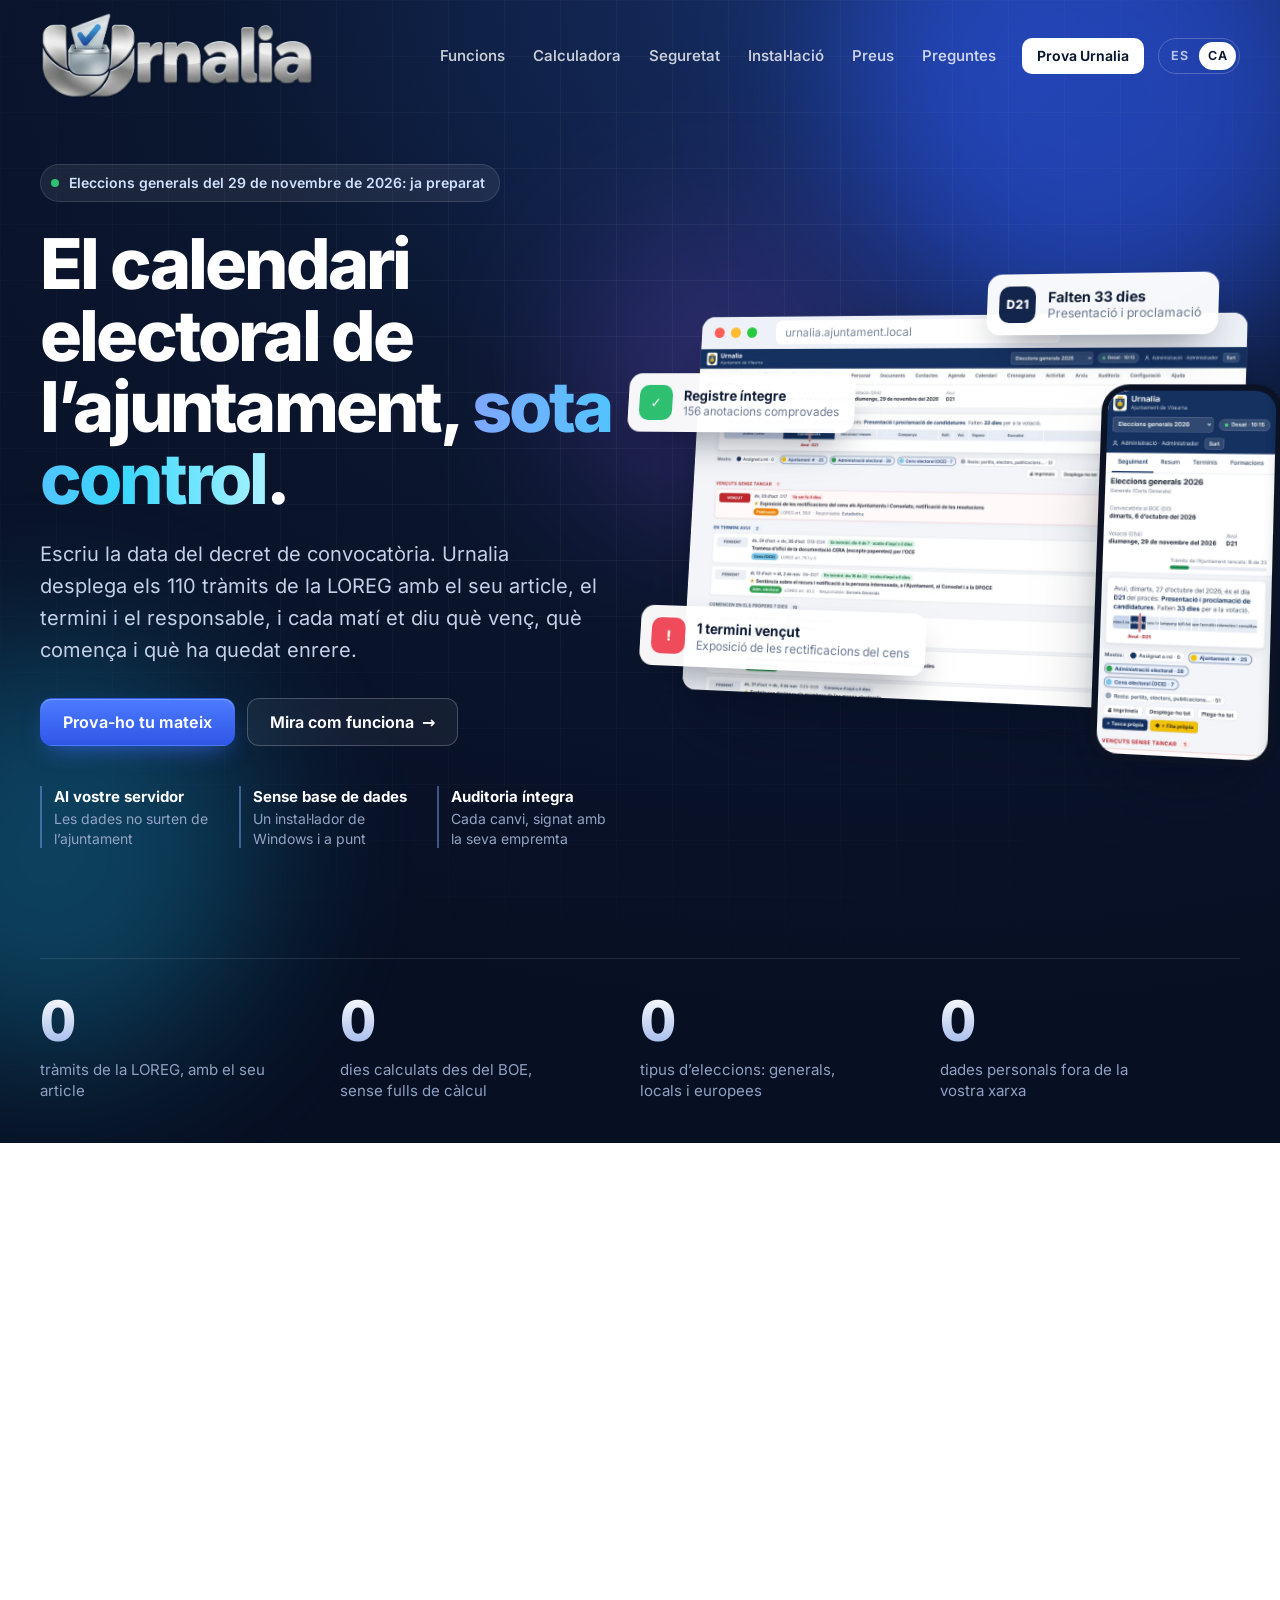
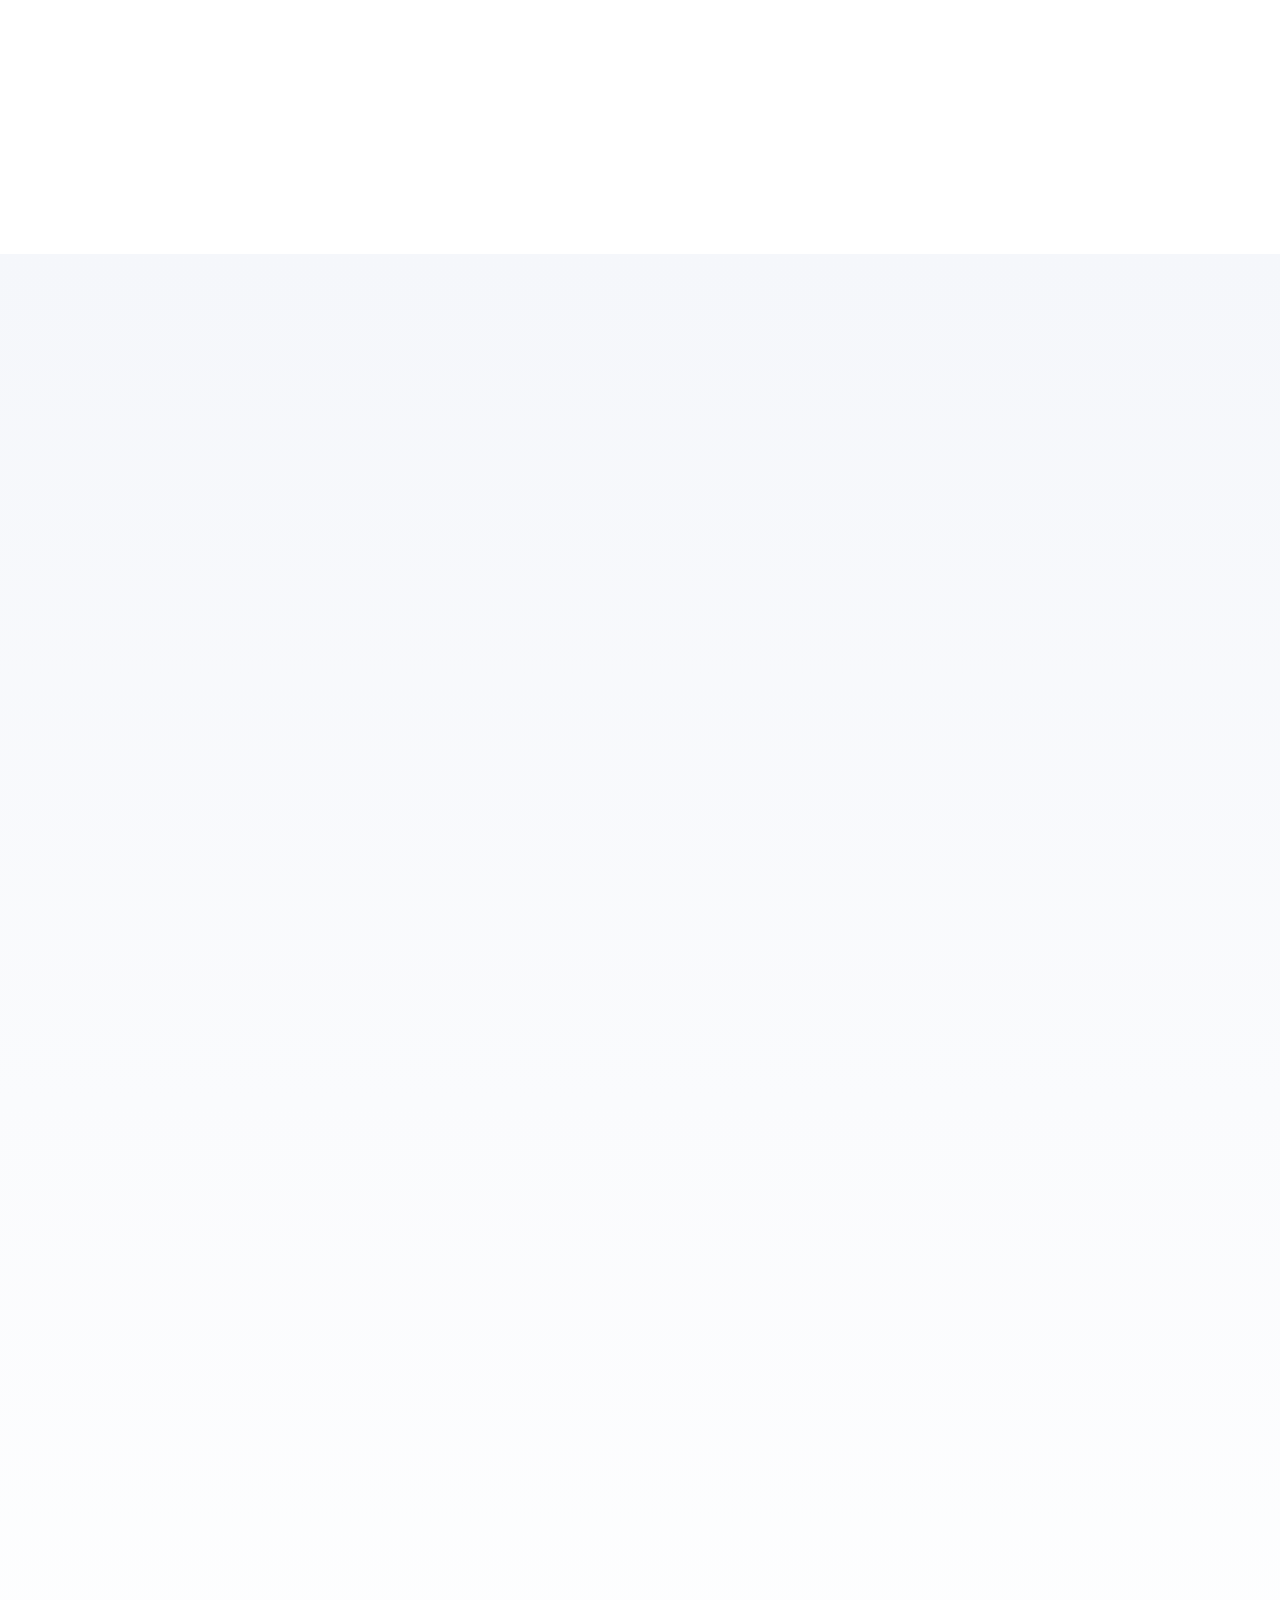
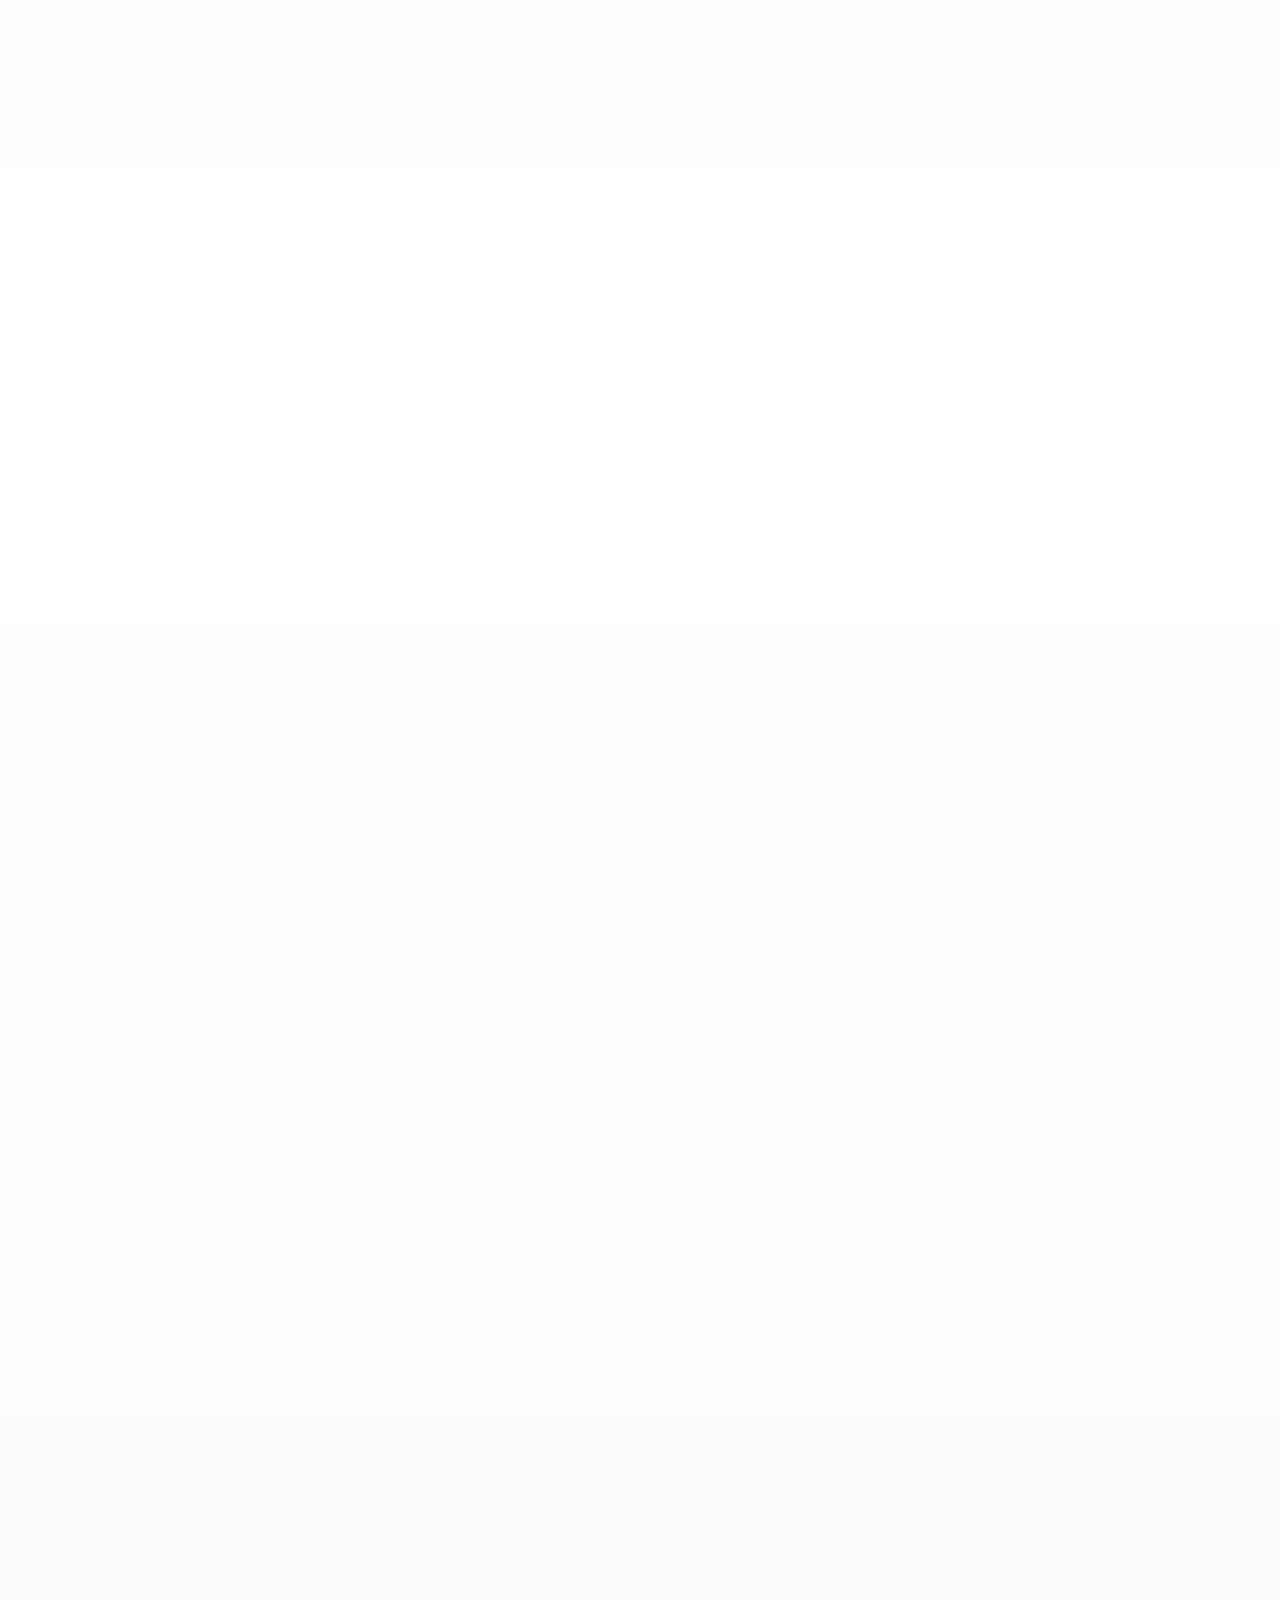
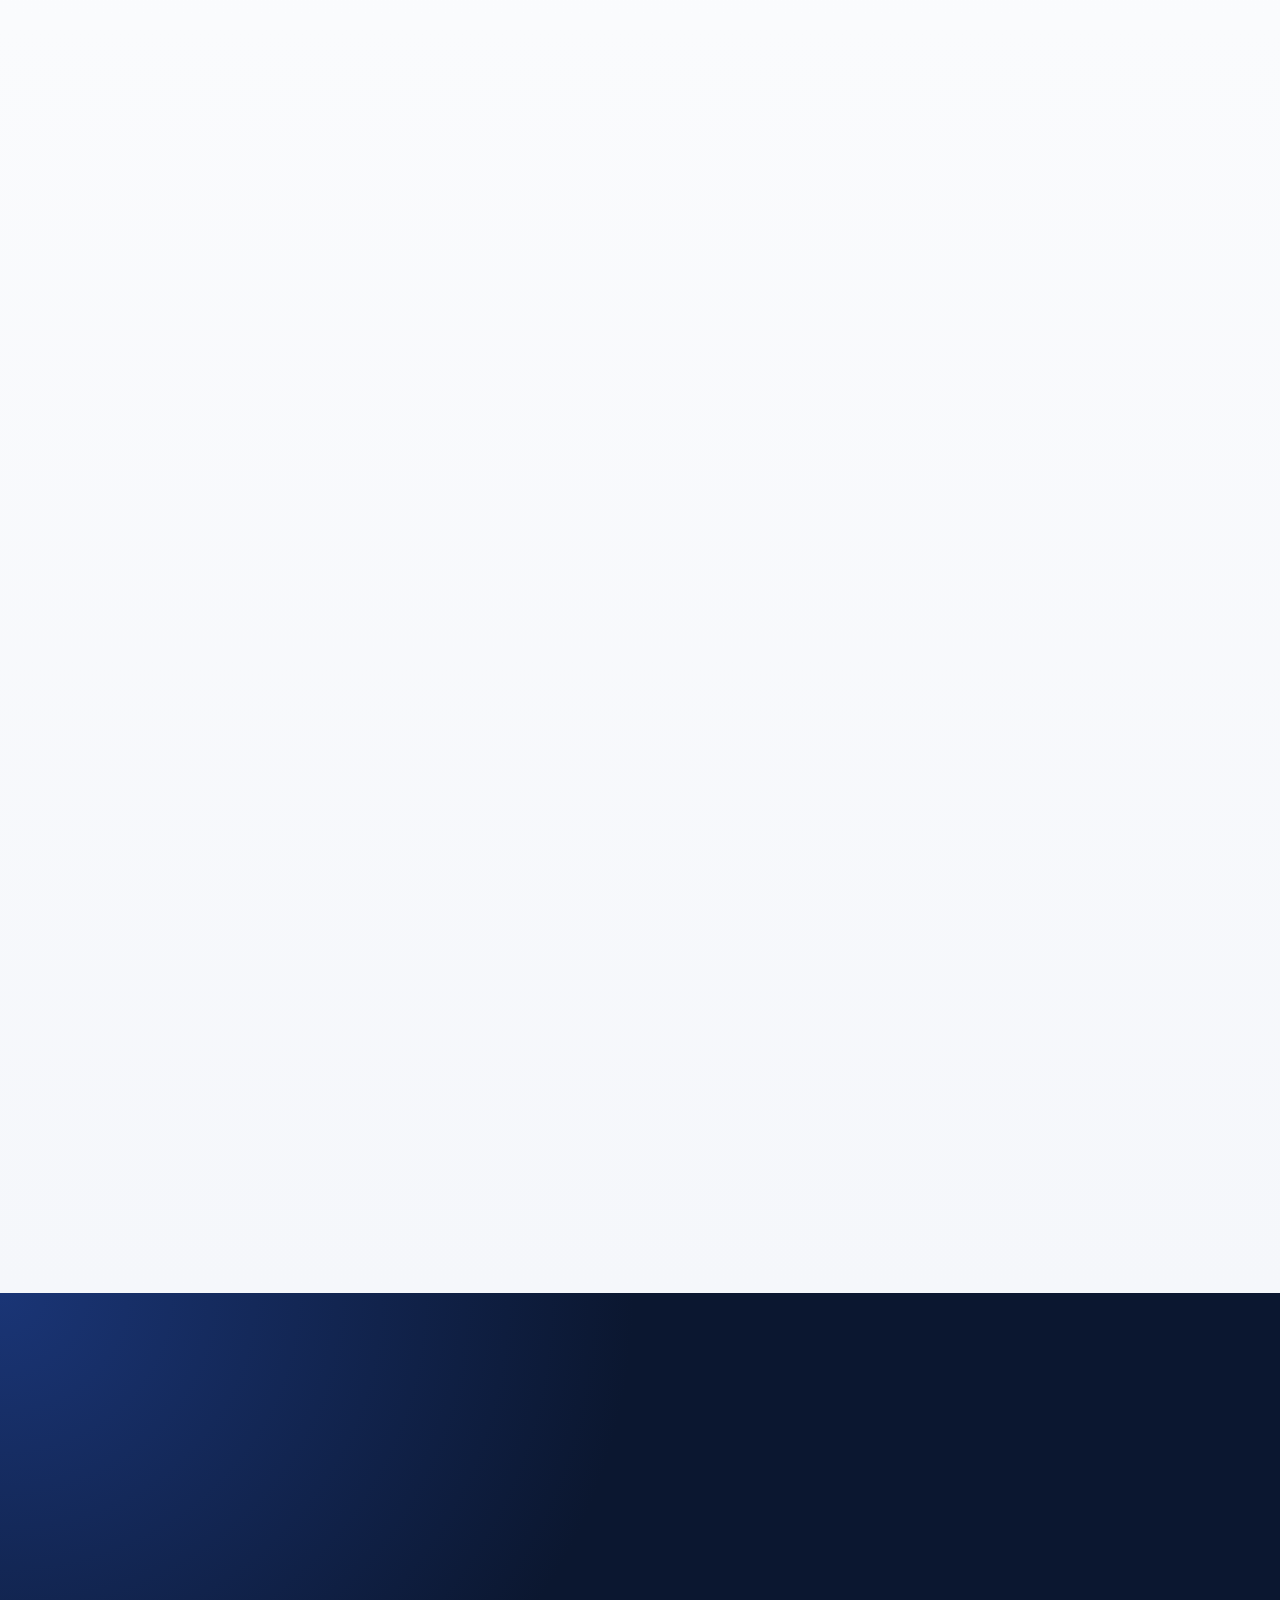
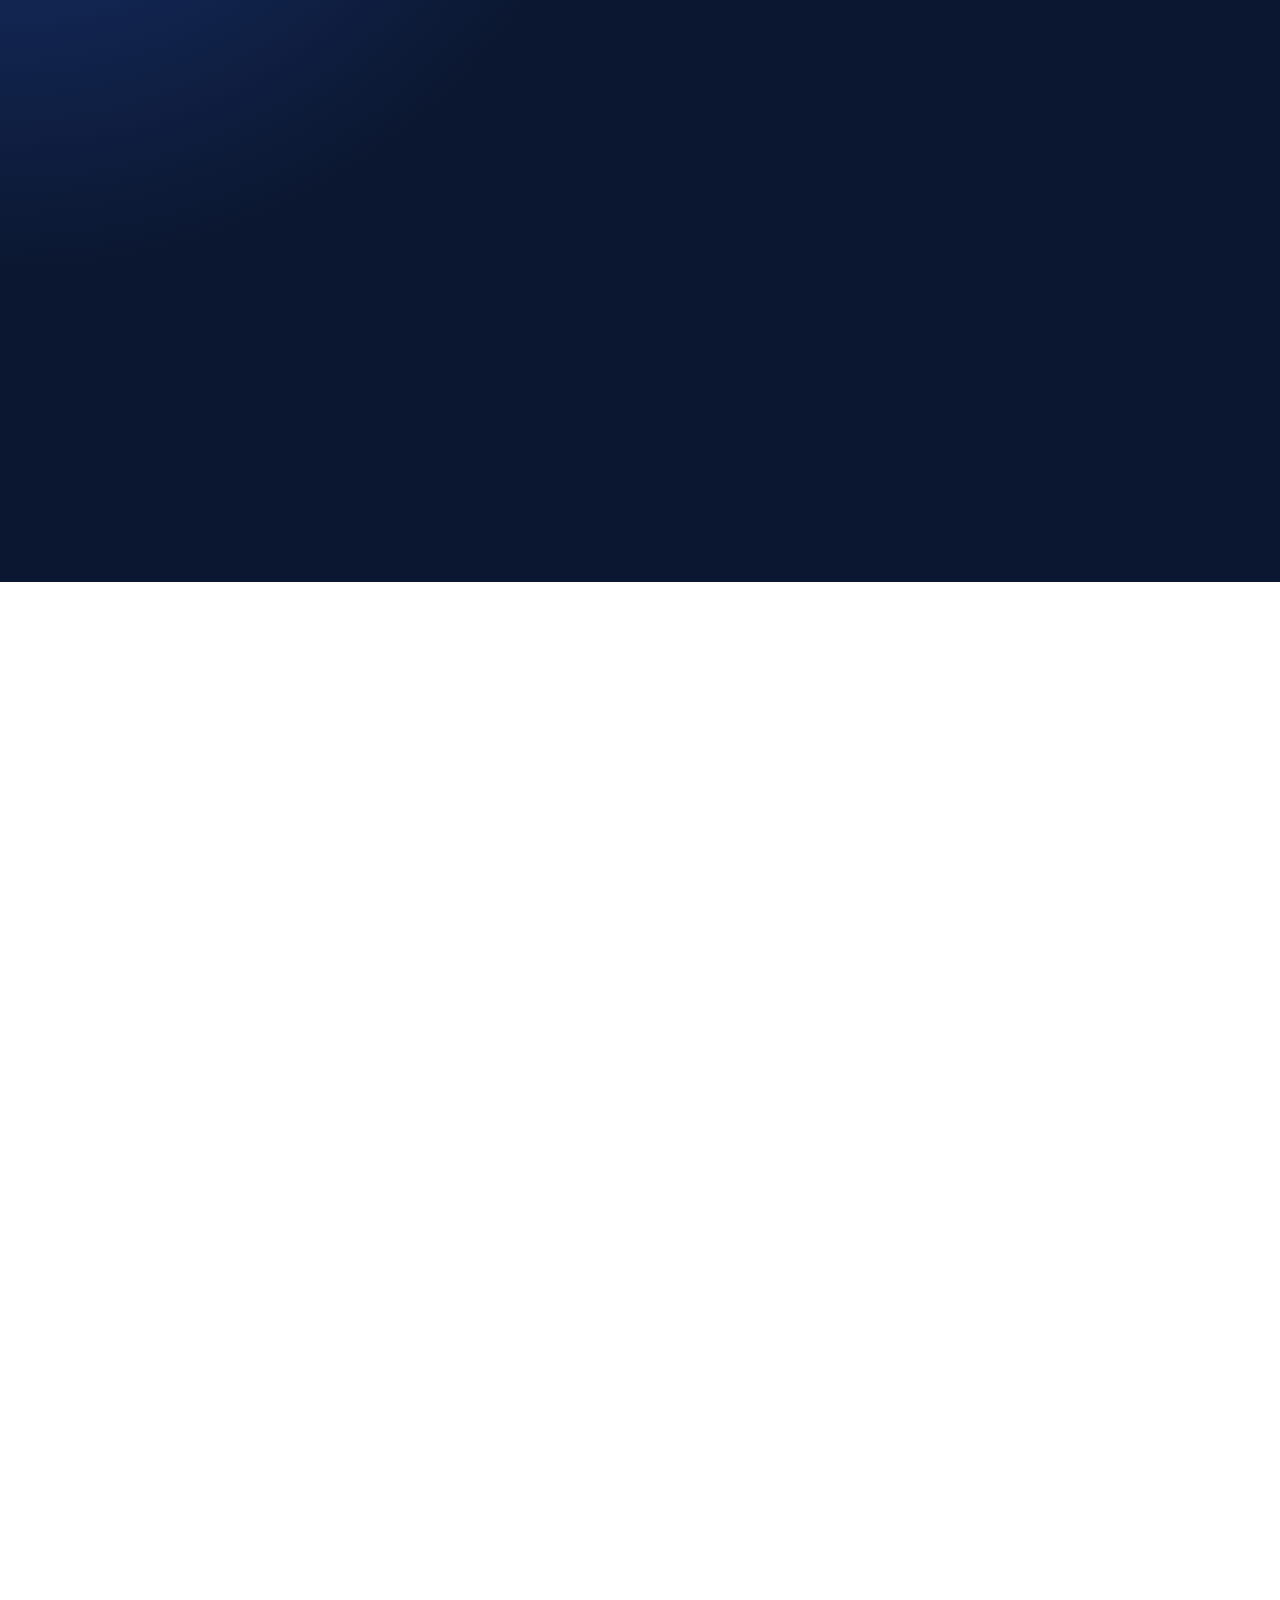
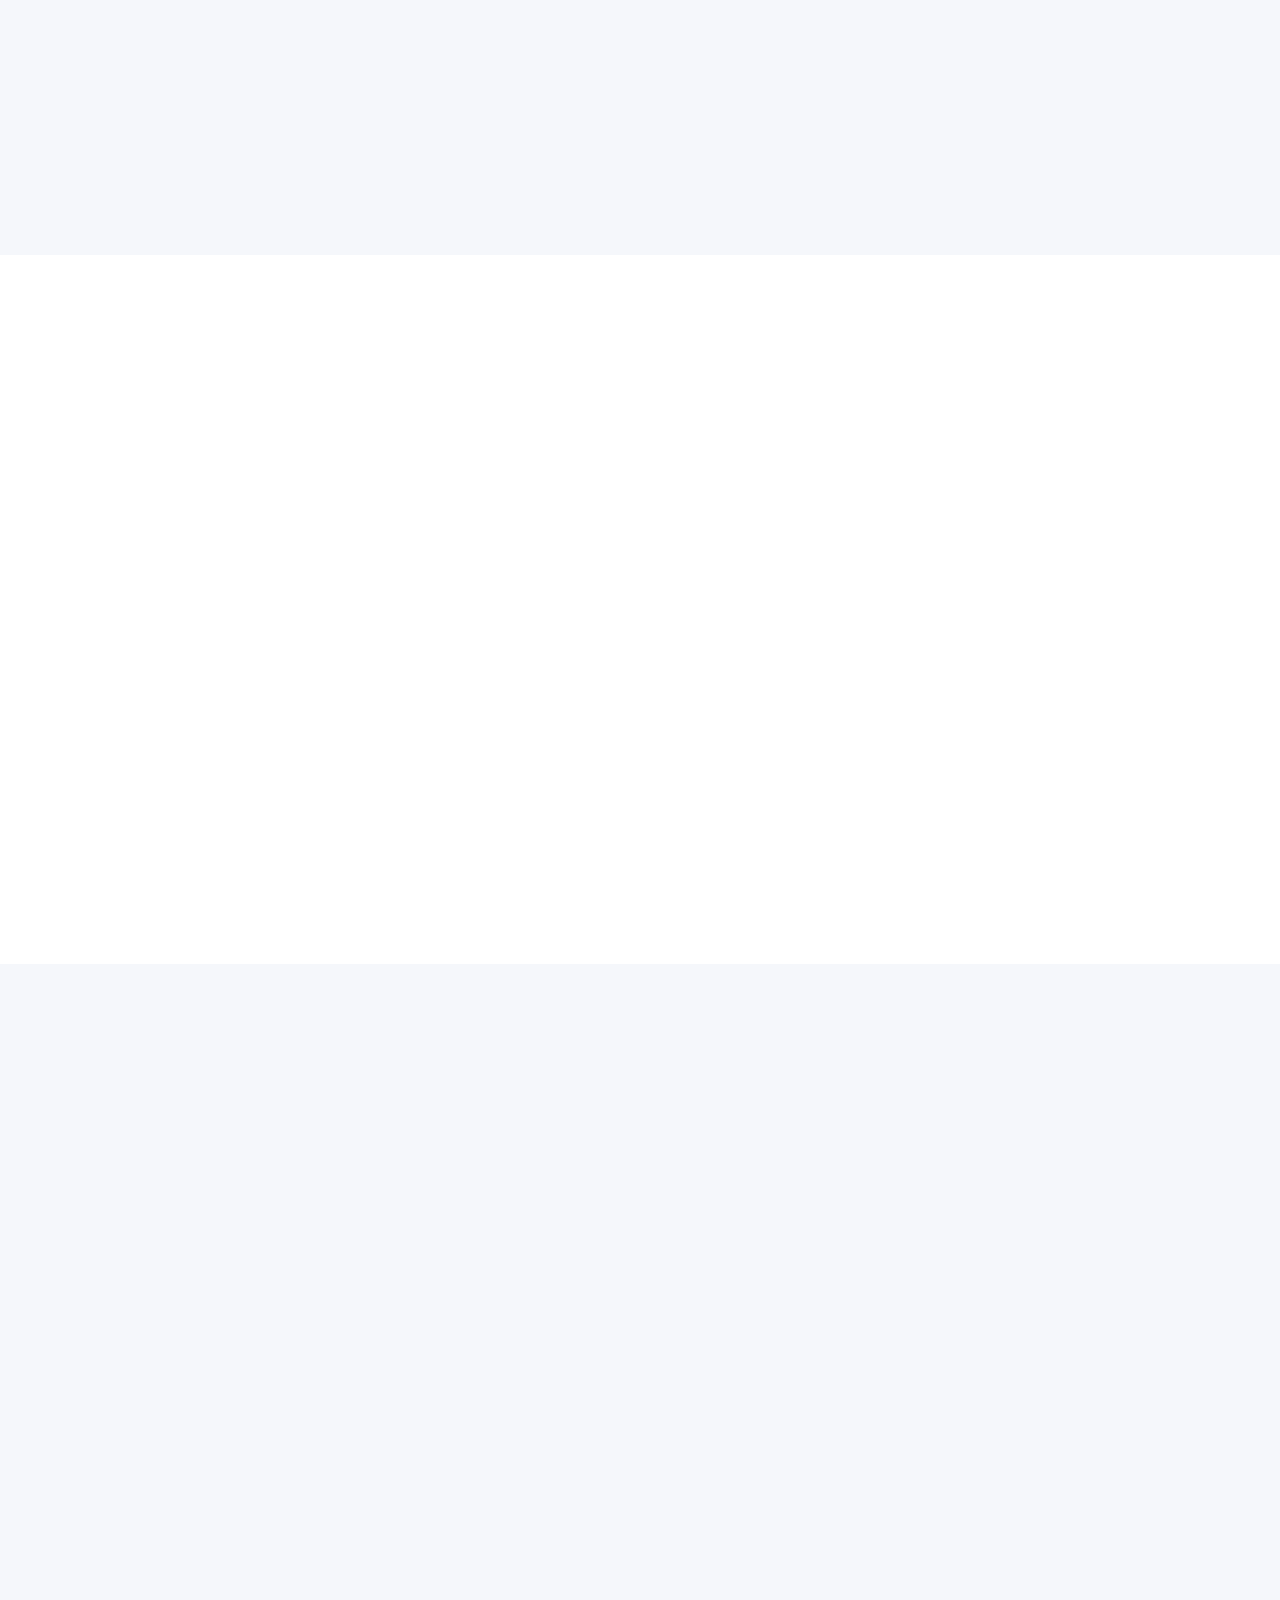
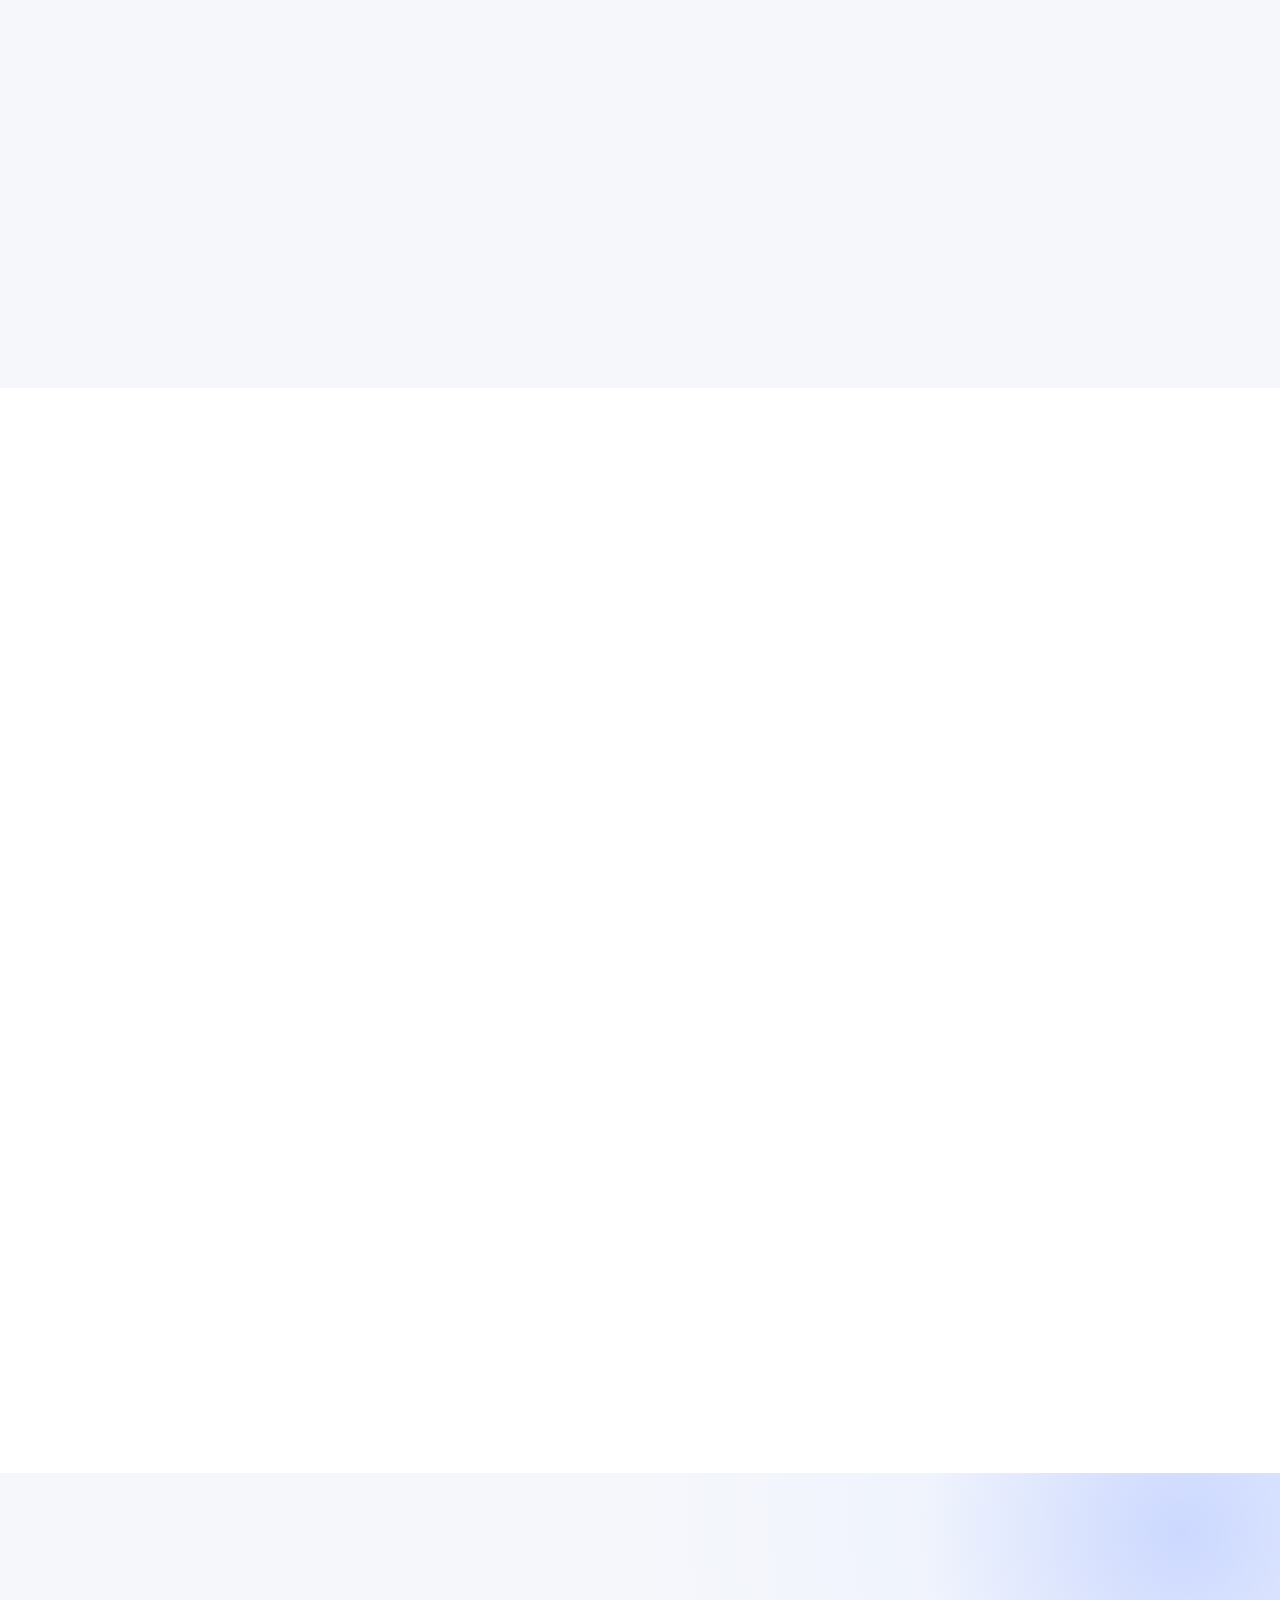
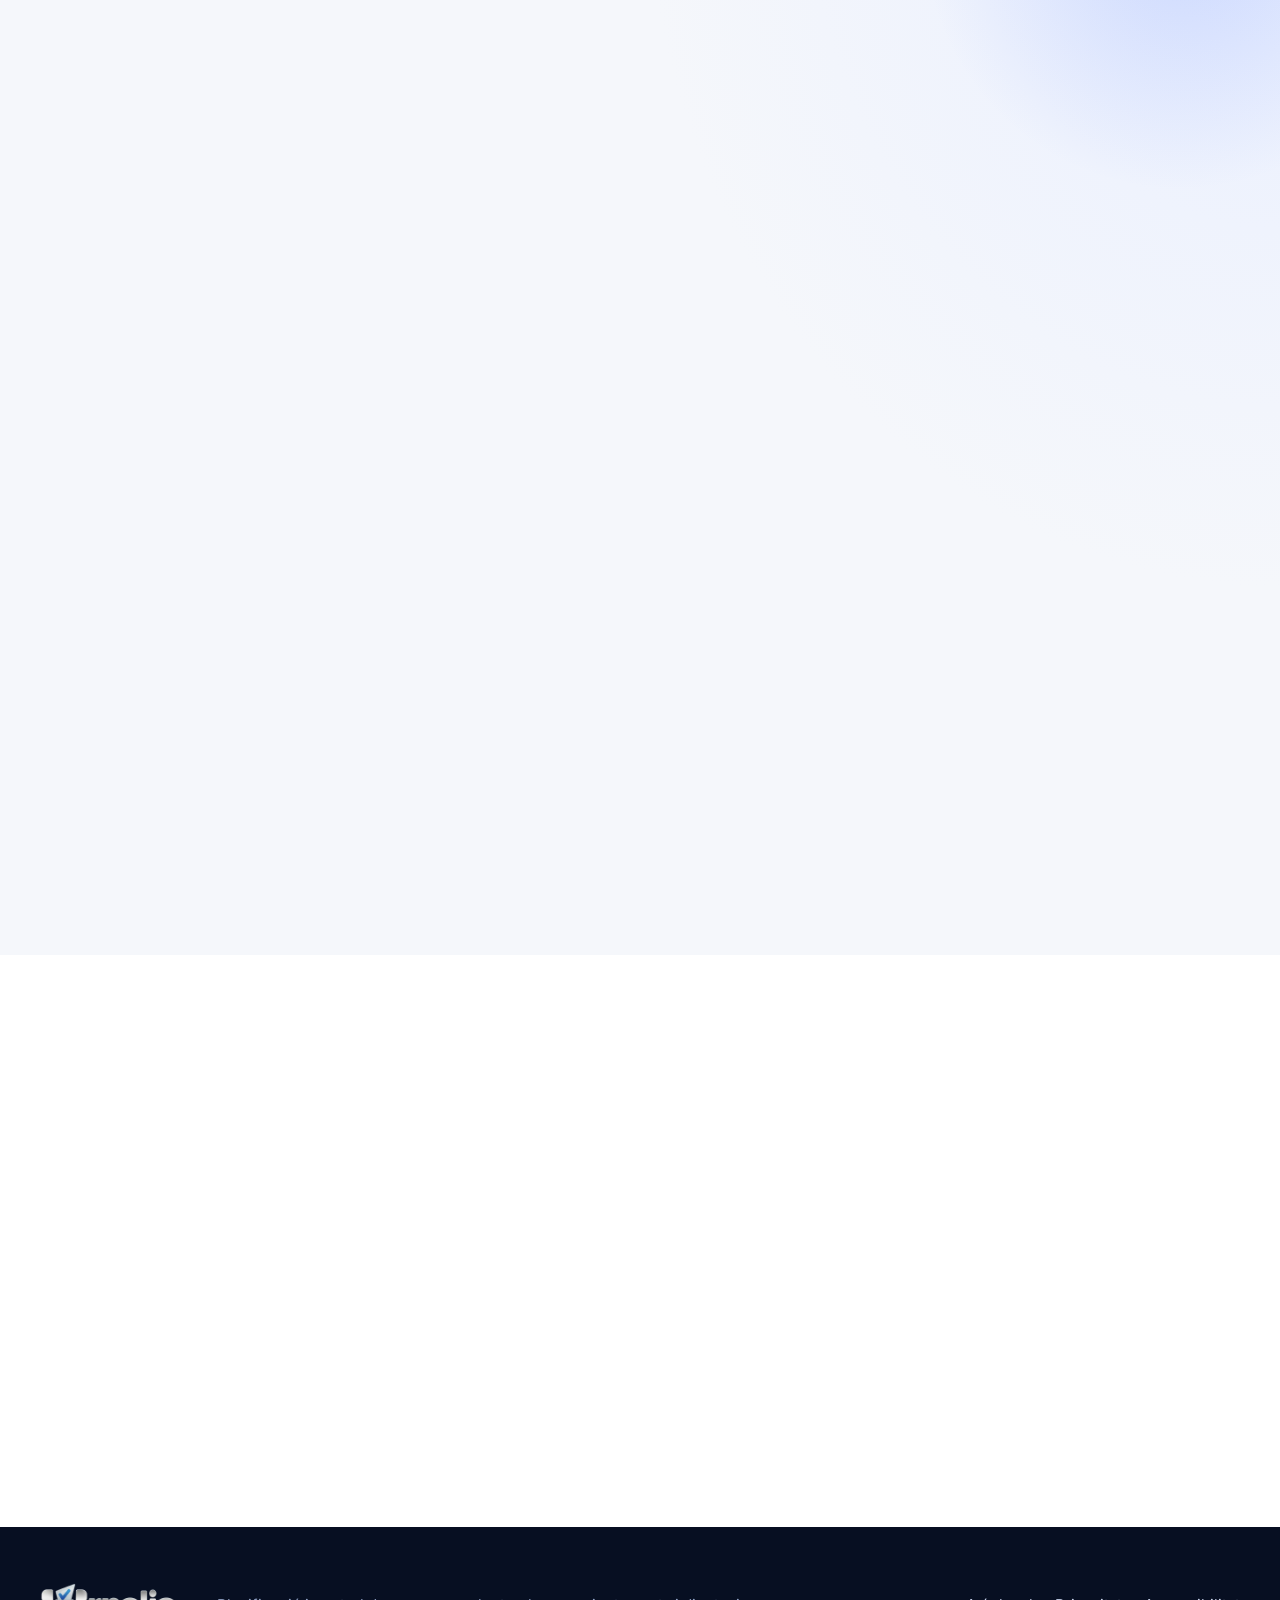
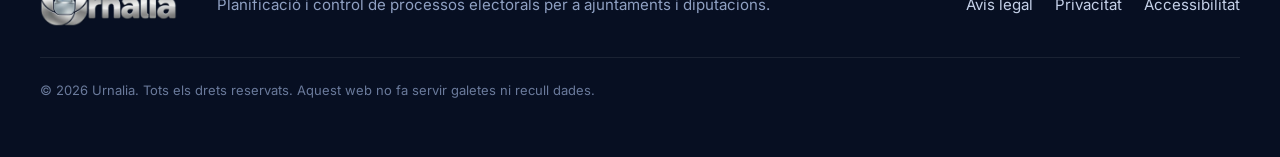
==== ca/index.html @ c17786c1 "Prueba online: se entra directamente como administración, con «Ver como» para secretaría Co-Authored" ====
<!doctype html>
<html lang="ca">
<head>
<meta charset="utf-8">
<meta name="viewport" content="width=device-width, initial-scale=1">
<meta http-equiv="Content-Security-Policy" content="default-src 'none'; script-src 'self'; style-src 'self'; img-src 'self' data:; font-src 'self'; connect-src 'none'; manifest-src 'self'; base-uri 'none'; form-action 'none'; object-src 'none'; upgrade-insecure-requests">
<meta name="referrer" content="strict-origin-when-cross-origin">
<title>Urnalia · Planificació i control de processos electorals per a ajuntaments</title>
<meta name="description" content="Urnalia calcula els terminis de la LOREG des de la convocatòria, avisa del que toca cada dia i ordena formacions, locals, meses, documents i personal. S’instal·la als servidors de l’ajuntament.">
<link rel="canonical" href="https://urnalia.es/ca/">
<link rel="alternate" hreflang="es" href="https://urnalia.es/">
<link rel="alternate" hreflang="ca" href="https://urnalia.es/ca/">
<link rel="alternate" hreflang="x-default" href="https://urnalia.es/">
<meta property="og:type" content="website">
<meta property="og:locale" content="ca_ES">
<meta property="og:site_name" content="Urnalia">
<meta property="og:title" content="Urnalia · El calendari electoral de l’ajuntament, sota control">
<meta property="og:description" content="Terminis de la LOREG calculats al dia, avisos, meses, formacions, auditoria i permisos per caselles. Instal·lat als vostres servidors.">
<meta property="og:url" content="https://urnalia.es/ca/">
<meta property="og:image" content="https://urnalia.es/img/og.png">
<meta name="twitter:card" content="summary_large_image">
<meta name="theme-color" content="#0b1730">
<link rel="icon" href="/img/logo.svg" type="image/svg+xml">
<link rel="apple-touch-icon" href="/img/icono-180.png">
<link rel="preload" href="/fonts/inter-latin-wght-normal.woff2" as="font" type="font/woff2" crossorigin>
<link rel="stylesheet" href="/css/site.css">
<script src="/js/site.js" defer></script>
</head>
<body>
<a class="skip" href="#contenido">Salta al contingut</a>

<header class="nav" id="nav">
  <div class="wrap nav-in">
    <a class="brand" href="#inicio" aria-label="Urnalia, inici"><img class="brand-logo" src="/img/urnalia-logo.webp" alt="" width="274" height="88"></a>
    <button class="nav-toggle" id="navToggle" aria-expanded="false" aria-controls="navMenu"><span class="sr">Menú</span><i></i><i></i><i></i></button>
    <nav id="navMenu" aria-label="Principal">
      <a href="#funciones">Funcions</a>
      <a href="#calculadora">Calculadora</a>
      <a href="#seguridad">Seguretat</a>
      <a href="#instalacion">Instal·lació</a>
      <a href="#precios">Preus</a>
      <a href="#preguntas">Preguntes</a>
      <a class="btn btn-sm btn-light" href="#prueba">Prova Urnalia</a>
      <span class="lang-sw" role="group" aria-label="Idioma"><a href="/" lang="es" hreflang="es" title="Castellano">ES</a><a href="/ca/" lang="ca" hreflang="ca" aria-current="page" title="Català">CA</a></span>
    </nav>
  </div>
</header>

<main id="contenido">

<!-- PORTADA -->
<section class="hero" id="inicio">
  <div class="hero-bg" aria-hidden="true"><span class="orb o1"></span><span class="orb o2"></span><span class="orb o3"></span><span class="grid"></span></div>
  <div class="wrap hero-in">
    <div class="hero-copy">
      <p class="eyebrow"><span class="dot"></span>Eleccions generals del 29 de novembre de 2026: ja preparat</p>
      <h1>El calendari electoral de l’ajuntament, <em>sota control</em>.</h1>
      <p class="lead">Escriu la data del decret de convocatòria. Urnalia desplega els 110 tràmits de la LOREG amb el seu article, el termini i el responsable, i cada matí et diu què venç, què comença i què ha quedat enrere.</p>
      <div class="cta">
        <a class="btn btn-primary" href="#prueba">Prova-ho tu mateix</a>
        <a class="btn btn-ghost" href="#funciones">Mira com funciona <span aria-hidden="true">→</span></a>
      </div>
      <ul class="hero-facts">
        <li><b>Al vostre servidor</b>Les dades no surten de l’ajuntament</li>
        <li><b>Sense base de dades</b>Un instal·lador de Windows i a punt</li>
        <li><b>Auditoria íntegra</b>Cada canvi, signat amb la seva empremta</li>
      </ul>
    </div>
    <div class="hero-shot" aria-hidden="true">
      <div class="tilt" id="tilt">
        <div class="browser">
          <div class="bar"><i></i><i></i><i></i><span>urnalia.ajuntament.local</span></div>
          <img src="/img/capturas/ca/seguimiento-sm.webp" srcset="/img/capturas/ca/seguimiento-sm.webp 1200w, /img/capturas/ca/seguimiento.webp 2400w" sizes="(max-width: 900px) 92vw, 640px" alt="" width="1200" height="750">
        </div>
        <div class="float f-phone"><img src="/img/capturas/ca/movil.webp" alt="" width="260" height="563"></div>
        <div class="float f-badge f1"><span class="ok">✓</span><div><b>Registre íntegre</b><small>156 anotacions comprovades</small></div></div>
        <div class="float f-badge f2"><span class="warn">!</span><div><b>1 termini vençut</b><small>Exposició de les rectificacions del cens</small></div></div>
        <div class="float f-badge f3"><span class="day">D21</span><div><b>Falten 33 dies</b><small>Presentació i proclamació</small></div></div>
      </div>
    </div>
  </div>
  <div class="wrap stats" id="stats">
    <div><b data-count="110">110</b><span>tràmits de la LOREG, amb el seu article</span></div>
    <div><b data-count="54">54</b><span>dies calculats des del BOE, sense fulls de càlcul</span></div>
    <div><b data-count="3">3</b><span>tipus d’eleccions: generals, locals i europees</span></div>
    <div><b data-count="0">0</b><span>dades personals fora de la vostra xarxa</span></div>
  </div>
</section>

<!-- PROBLEMA -->
<section class="section problem">
  <div class="wrap narrow reveal">
    <p class="kicker">Per què existeix</p>
    <h2>Unes eleccions són cinquanta-quatre dies sense marge d’error.</h2>
    <p class="big">La Junta Electoral Central publica el calendari en PDF. Després, a cada ajuntament, algú el copia en un full de càlcul, el reparteix per correu i confia que ningú no s’oblidi del sorteig de meses, de l’exposició del cens o dels llocs per a la campanya. Quan la Junta mou una data, el full ja no serveix.</p>
    <p class="big">Urnalia neix d’aquesta experiència en una secretaria municipal. Substitueix el full, el correu i la memòria per un únic lloc on hi ha tot: el termini legal, qui el porta, en quin punt és i quin document l’acredita.</p>
  </div>
</section>

<!-- FUNCIONES -->
<section class="section features" id="funciones">
  <div class="wrap">
    <div class="head reveal">
      <p class="kicker">Funcions</p>
      <h2>Tot el procés, de la convocatòria a la constitució de la corporació.</h2>
      <p>Fes clic a qualsevol captura per veure-la a mida completa. Són pantalles reals del programa amb dades de demostració.</p>
    </div>

    <article class="feat reveal">
      <div class="feat-txt">
        <span class="num">01</span>
        <h3>Seguiment: què toca avui</h3>
        <p>En entrar, el primer que veus és la jornada: els terminis vençuts sense tancar, els que són en curs, els que vencen avui i els que comencen en els propers set dies. La barra de fases situa el dia del procés (D21, D38…) i compta el que falta per a la votació.</p>
        <ul class="ticks"><li>Filtre per responsable: Ajuntament, Junta, Oficina del Cens, partits</li><li>Notes i responsables a cada tràmit</li><li>Informe de situació imprimible per a la reunió del matí</li></ul>
      </div>
      <button class="shot" data-full="/img/capturas/ca/seguimiento.webp" aria-label="Amplia la captura de Seguiment"><img src="/img/capturas/ca/seguimiento-sm.webp" alt="Pantalla de Seguiment amb terminis vençuts, en termini avui i propers" loading="lazy" width="1200" height="750"></button>
    </article>

    <article class="feat rev reveal">
      <div class="feat-txt">
        <span class="num">02</span>
        <h3>Terminis legals amb el seu article</h3>
        <p>Cada tràmit porta l’article de la LOREG o la instrucció de la Junta que el sustenta, les dates d’inici i de fi i la forma de còmput. Si la Junta Electoral acorda una altra data, es canvia i el programa demana el motiu, que queda al registre d’auditoria.</p>
        <ul class="ticks"><li>Generals, locals i europees, amb les seves diferències</li><li>Tasques i fites pròpies de l’ajuntament</li><li>Moure les eleccions ho recalcula tot a l’instant</li></ul>
      </div>
      <button class="shot" data-full="/img/capturas/ca/plazos.webp" aria-label="Amplia la captura de Terminis"><img src="/img/capturas/ca/plazos-sm.webp" alt="Llista de tràmits amb article de la LOREG, dates i estat" loading="lazy" width="1200" height="750"></button>
    </article>

    <article class="feat reveal">
      <div class="feat-txt">
        <span class="num">03</span>
        <h3>Resum i fites del procés</h3>
        <p>Una vista de direcció per al secretari o l’alcalde: fites de la convocatòria a la proclamació d’electes, terminis oberts, vençuts i tràmits municipals tancats. S’imprimeix en un full A4 per a la junta de portaveus.</p>
        <ul class="ticks"><li>Fites pròpies marcades amb un rombe</li><li>Comptadors del que està tancat i del que està pendent</li></ul>
      </div>
      <button class="shot" data-full="/img/capturas/ca/panel.webp" aria-label="Amplia la captura de Resum"><img src="/img/capturas/ca/panel-sm.webp" alt="Resum amb fites del procés i comptadors" loading="lazy" width="1200" height="750"></button>
    </article>

    <div class="gallery reveal" role="tablist" aria-label="Més vistes del programa">
      <div class="gal-tabs">
        <button role="tab" aria-selected="true" data-g="gantt">Cronograma</button>
        <button role="tab" aria-selected="false" data-g="calendario">Calendari</button>
        <button role="tab" aria-selected="false" data-g="agenda">Agenda</button>
        <button role="tab" aria-selected="false" data-g="ficha">Fitxa d’un tràmit</button>
      </div>
      <div class="gal-stage">
        <button class="shot wide" id="galShot" data-full="/img/capturas/ca/gantt.webp" aria-label="Amplia la captura"><img id="galImg" src="/img/capturas/ca/gantt-sm.webp" alt="Cronograma dels tràmits electorals" loading="lazy" width="1200" height="750"></button>
        <p class="gal-cap" id="galCap">Diagrama de Gantt dels 54 dies, amb la línia d’avui i la de la votació. Es veu d’un cop d’ull quins tràmits s’encavalquen.</p>
      </div>
    </div>

    <article class="feat rev reveal">
      <div class="feat-txt">
        <span class="num">04</span>
        <h3>Locals, meses i jornada electoral</h3>
        <p>Enganxa les meses des de l’Excel de l’Oficina del Cens i Urnalia crea els locals, les meses i els seus nou membres. Porta el compte de notificacions, excuses i suplents, i prepara la jornada: espais per a la campanya, banderoles, pancartes i prismes.</p>
        <ul class="ticks"><li>Codis d’alarma dels col·legis, visibles només amb permís</li><li>Llistats imprimibles per local</li><li>Portar els locals d’unes eleccions anteriors</li></ul>
      </div>
      <button class="shot" data-full="/img/capturas/ca/mesas.webp" aria-label="Amplia la captura de Meses"><img src="/img/capturas/ca/mesas-sm.webp" alt="Locals i meses amb membres notificats" loading="lazy" width="1200" height="750"></button>
    </article>

    <article class="feat reveal">
      <div class="feat-txt">
        <span class="num">05</span>
        <h3>Formacions, candidatures i documents</h3>
        <p>Representants, telèfons i correus de cada formació; candidatures proclamades amb el seu seguiment; i els documents adjunts a cada tràmit (decrets, actes, notificacions), amb paperera per recuperar el que s’ha esborrat.</p>
        <ul class="ticks"><li>Enganxar des de l’Excel o portar-ho d’altres eleccions</li><li>Agenda de contactes de la Junta, l’OCE i els serveis municipals</li></ul>
      </div>
      <button class="shot" data-full="/img/capturas/ca/formaciones.webp" aria-label="Amplia la captura de Formacions"><img src="/img/capturas/ca/formaciones-sm.webp" alt="Formacions amb representants i candidatures proclamades" loading="lazy" width="1200" height="750"></button>
    </article>
  </div>
</section>

<!-- CALCULADORA -->
<section class="section calc" id="calculadora">
  <div class="wrap">
    <div class="calc-in reveal">
      <div class="calc-copy">
        <p class="kicker light">Prova-ho aquí</p>
        <h2>Tria la data de la votació.</h2>
        <p>És una mostra del càlcul que fa Urnalia: aquí veus sis dates clau; el programa en calcula cent deu. Funciona al teu navegador i no envia res enlloc.</p>
        <label class="calc-field"><span>Dia de la votació</span><input type="date" id="calcVot" value="2026-11-29"></label>
        <p class="calc-warn" id="calcWarn" hidden>Les eleccions se celebren en diumenge. Revisa la data.</p>
      </div>
      <ol class="timeline" id="calcOut" aria-live="polite">
        <li><span class="d">D0</span><div><b>Publicació del decret al BOE</b><time data-off="0"></time></div></li>
        <li><span class="d">D15</span><div><b>Presentació de candidatures</b><time data-off="15" data-to="20"></time></div></li>
        <li><span class="d">D25</span><div><b>Sorteig dels membres de les meses</b><time data-off="25" data-to="29"></time></div></li>
        <li><span class="d">D27</span><div><b>Proclamació de candidatures</b><time data-off="27"></time></div></li>
        <li><span class="d">D38</span><div><b>Campanya electoral</b><time data-off="38" data-to="52"></time></div></li>
        <li class="hl"><span class="d">D54</span><div><b>Votació</b><time data-off="54"></time></div></li>
      </ol>
    </div>
  </div>
</section>

<!-- SEGURIDAD -->
<section class="section security" id="seguridad">
  <div class="wrap">
    <div class="head reveal">
      <p class="kicker">Seguretat i protecció de dades</p>
      <h2>Pensat per a un servei d’informàtica municipal exigent.</h2>
      <p>Urnalia tracta noms, telèfons i membres de mesa. Per això s’instal·la dins de la xarxa de l’ajuntament i cada peça està feta perquè el responsable de seguretat la pugui revisar.</p>
    </div>
    <div class="sec-grid">
      <div class="card reveal"><div class="ic" aria-hidden="true"><svg viewBox="0 0 24 24"><path d="M4 7l8-4 8 4v6c0 4-3.4 7.4-8 8-4.6-.6-8-4-8-8z"/></svg></div><h3>Les dades es queden a casa</h3><p>S’instal·la en un equip o en un servidor de l’ajuntament. Cap núvol de tercers, cap transferència internacional, cap contracte d’encàrrec addicional.</p></div>
      <div class="card reveal"><div class="ic" aria-hidden="true"><svg viewBox="0 0 24 24"><rect x="4" y="10" width="16" height="11" rx="2"/><path d="M8 10V7a4 4 0 0 1 8 0v3"/></svg></div><h3>Permisos per caselles</h3><p>Per a cada usuari i cada part del programa: sense accés, veure o modificar. El servidor comprova el permís a cada operació; amagar un botó no n’hi ha prou.</p></div>
      <div class="card reveal"><div class="ic" aria-hidden="true"><svg viewBox="0 0 24 24"><path d="M9 12l2 2 4-4"/><path d="M12 3a9 9 0 1 0 0 18 9 9 0 0 0 0-18z"/></svg></div><h3>Auditoria encadenada</h3><p>Qui va canviar què, quan, des de quin equip, amb el valor anterior i el nou. Cada anotació porta una empremta SHA-256 enllaçada amb l’anterior: si algú edita el registre a mà, es detecta.</p></div>
      <div class="card reveal"><div class="ic" aria-hidden="true"><svg viewBox="0 0 24 24"><circle cx="9" cy="8" r="3.2"/><path d="M3 20c.7-3.4 3-5 6-5s5.3 1.6 6 5"/><path d="M16 4.5a3 3 0 0 1 0 6M18 15c1.8.6 2.7 2.2 3 5"/></svg></div><h3>Directori actiu</h3><p>Cada treballador entra amb el seu usuari de Windows, contra el controlador de domini per LDAPS o STARTTLS. Urnalia no desa aquestes contrasenyes.</p></div>
      <div class="card reveal"><div class="ic" aria-hidden="true"><svg viewBox="0 0 24 24"><path d="M4 6h16v12H4z"/><path d="M4 10h16M9 14h6"/></svg></div><h3>Còpies completes i restauració</h3><p>Còpies automàtiques en un ZIP amb l’empremta de cada fitxer, a la carpeta que trieu. Restaurar és un clic i abans es desa l’estat actual. L’auditoria no se sobreescriu mai.</p></div>
      <div class="card reveal"><div class="ic" aria-hidden="true"><svg viewBox="0 0 24 24"><path d="M8 4l-5 8 5 8M16 4l5 8-5 8"/></svg></div><h3>Codi sense dependències</h3><p>El servidor no fa servir paquets de tercers: menys peces per mantenir i cap vulnerabilitat heretada de llibreries alienes. Contrasenyes amb PBKDF2 i sessions que caduquen soles.</p></div>
    </div>
    <p class="note reveal">Urnalia s’ha dissenyat tenint presents el Reglament general de protecció de dades i l’Esquema Nacional de Seguretat. La categorització del sistema i la declaració de conformitat corresponen a cada entitat; us facilitem la documentació tècnica que l’acompanyi.</p>
  </div>
</section>

<!-- AUDITORÍA Y PERMISOS: capturas -->
<section class="section duo">
  <div class="wrap duo-in">
    <figure class="reveal"><button class="shot" data-full="/img/capturas/ca/auditoria.webp" aria-label="Amplia la captura d’Auditoria"><img src="/img/capturas/ca/auditoria-sm.webp" alt="Registre d’auditoria amb la comprovació d’integritat superada" loading="lazy" width="1200" height="750"></button><figcaption><b>Registre d’auditoria.</b> Filtres per data, usuari i tipus; exportació a Excel; comprovació d’integritat.</figcaption></figure>
    <figure class="reveal"><button class="shot" data-full="/img/capturas/ca/permisos.webp" aria-label="Amplia la captura de Permisos"><img src="/img/capturas/ca/permisos-sm.webp" alt="Finestra de permisos per caselles d’un usuari" loading="lazy" width="1200" height="750"></button><figcaption><b>Permisos per caselles.</b> Perfils a punt (Administrador, Secretaria, Consulta) o a mida.</figcaption></figure>
  </div>
</section>

<!-- INSTALACIÓN -->
<section class="section install" id="instalacion">
  <div class="wrap">
    <div class="head reveal">
      <p class="kicker">Instal·lació</p>
      <h2>Un instal·lador de Windows. Ni base de dades ni servidor web a part.</h2>
    </div>
    <div class="modes">
      <div class="mode reveal">
        <h3>En un equip</h3>
        <p>Per a un municipi petit: s’instal·la a l’ordinador de secretaria i s’obre des d’una drecera. Funciona sense connexió a internet.</p>
      </div>
      <div class="mode reveal featured">
        <h3>Servidor de xarxa</h3>
        <p>S’instal·la una vegada en un servidor i la resta del personal hi entra amb el navegador des del seu lloc. S’engega sol amb Windows i obre el port només per a la xarxa interna.</p>
      </div>
    </div>
    <ol class="steps reveal">
      <li><b>Instal·lar</b><span>S’executa l’instal·lador amb un compte d’administrador i es tria el mode.</span></li>
      <li><b>Crear l’administrador</b><span>Amb la clau d’instal·lació que el programa genera al mateix servidor.</span></li>
      <li><b>Donar d’alta les eleccions</b><span>Tipus i data. Els terminis apareixen calculats.</span></li>
      <li><b>Convidar l’equip</b><span>Usuaris propis o del directori actiu, amb els seus permisos.</span></li>
    </ol>
    <dl class="reqs reveal">
      <div><dt>Sistema</dt><dd>Windows 10, 11 o Windows Server de 64 bits</dd></div>
      <div><dt>Navegador</dt><dd>Edge, Chrome o Firefox actuals</dd></div>
      <div><dt>Espai</dt><dd>Uns 150 MB més els documents que hi adjunteu</dd></div>
      <div><dt>Actualitzar</dt><dd>S’executa l’instal·lador nou a sobre; les dades no es toquen</dd></div>
    </dl>
  </div>
</section>

<!-- HOJA DE RUTA -->
<section class="section roadmap">
  <div class="wrap">
    <div class="head reveal">
      <p class="kicker">En desenvolupament</p>
      <h2>El que arriba en les properes versions.</h2>
    </div>
    <div class="road">
      <div class="road-item reveal"><span class="tag">Personal electoral · ja a la 1.3</span><h3>Muntadors, coordinadors, cabines, administratius</h3><p>Tipus de personal i llocs que defineix el mateix ajuntament, vinculats a cada col·legi. Importació des de l’Excel amb validació de DNI i IBAN i exportació dels pagaments en SEPA i per a SICAL.</p></div>
      <div class="road-item reveal"><span class="tag">Calendaris</span><h3>Eleccions autonòmiques</h3><p>Calendaris oficials per tipus d’elecció, amb els articles de cada llei electoral autonòmica, comprovats amb convocatòries reals.</p></div>
      <div class="road-item reveal"><span class="tag">Idiomes</span><h3>Llengües cooficials</h3><p>El català ja es pot veure a la prova en línia. Després arribarà a la versió instal·lable, juntament amb el valencià, el gallec, el basc i els documents.</p></div>
      <div class="road-item reveal"><span class="tag">Documents</span><h3>Bans, edictes i avisos</h3><p>Plantilles amb l’escut de l’ajuntament, exportació a PDF i a calendari (ICS) i alertes per correu electrònic.</p></div>
    </div>
  </div>
</section>

<!-- PRECIOS -->
<section class="section pricing" id="precios">
  <div class="wrap">
    <div class="head reveal">
      <p class="kicker">Preus</p>
      <h2>Llicència per trams de població. Sense quotes per usuari.</h2>
      <p>Pagament únic per la llicència i un manteniment anual opcional que inclou les actualitzacions normatives. Imports pensats per cabre en un contracte menor.</p>
    </div>
    <div class="plans">
      <div class="plan reveal">
        <h3>Municipis</h3>
        <p class="price"><small>des de</small> 300 €</p>
        <p class="sub">llicència, IVA no inclòs</p>
        <ul class="ticks"><li>Usuaris il·limitats</li><li>Instal·lació en equip o servidor</li><li>Totes les funcions de la versió vigent</li><li>Import segons el tram de població</li></ul>
        <a class="btn btn-outline" href="#contacto">Demana pressupost</a>
      </div>
      <div class="plan reveal featured">
        <span class="ribbon">Recomanat</span>
        <h3>Diputacions</h3>
        <p class="price">Conveni provincial</p>
        <p class="sub">un contracte per a tots els municipis</p>
        <ul class="ticks"><li>Llicència per als ajuntaments de la província</li><li>Instal·lació centralitzada o a cada municipi</li><li>Formació als secretaris</li><li>Interlocutor únic</li></ul>
        <a class="btn btn-primary" href="#contacto">En parlem</a>
      </div>
      <div class="plan reveal">
        <h3>Manteniment</h3>
        <p class="price"><small>des de</small> 90 € <small>/any</small></p>
        <p class="sub">opcional, IVA no inclòs</p>
        <ul class="ticks"><li>Actualitzacions a cada canvi normatiu</li><li>Noves versions del programa</li><li>Suport per correu electrònic</li><li>Ajuda abans de cada convocatòria</li></ul>
        <a class="btn btn-outline" href="#contacto">Més informació</a>
      </div>
    </div>
  </div>
</section>

<!-- PREGUNTAS -->
<section class="section faq" id="preguntas">
  <div class="wrap narrow">
    <div class="head reveal">
      <p class="kicker">Preguntes freqüents</p>
      <h2>El que solen preguntar secretaries i informàtica.</h2>
    </div>
    <div class="qa reveal">
      <details><summary>Substitueix les aplicacions de l’Oficina del Cens Electoral?</summary><p>No. El sorteig de meses i el cens es continuen fent amb les eines oficials. Urnalia organitza la feina al voltant: terminis, responsables, meses importades dels vostres llistats, personal, documents i seguiment.</p></details>
      <details><summary>D’on surten els terminis?</summary><p>De la Llei orgànica del règim electoral general i de les instruccions de la Junta Electoral Central, amb l’article indicat a cada tràmit. El còmput parteix de la publicació del decret al BOE (dia 0) i arriba a la votació (dia 54) i a la constitució de la corporació en les locals.</p></details>
      <details><summary>I si la Junta Electoral canvia una data?</summary><p>S’ajusta a mà a la fitxa del tràmit. El programa demana el motiu, per exemple l’acord de la Junta de Zona, i l’anota al registre d’auditoria amb el nom de qui l’ha canviat.</p></details>
      <details><summary>La prova en línia desa el que escric?</summary><p>Només al vostre navegador, i fins a la nit. Cada visitant té la seva pròpia còpia de les dades d’exemple, no s’envia res a cap servidor i cada nit tot torna al punt de partida. No es poden pujar fitxers.</p></details>
      <details><summary>Necessita internet?</summary><p>No. Funciona dins de la xarxa de l’ajuntament, fins i tot en un equip sense connexió. Només cal internet per descarregar una versió nova.</p></details>
      <details><summary>Quants usuaris pot tenir?</summary><p>Els que necessiteu. La llicència no es cobra per usuari.</p></details>
      <details><summary>Què passa amb les dades d’unes eleccions quan acaba el procés?</summary><p>S’arxiven íntegres i queden en mode de només lectura, consultables a «Arxiu». Les eleccions següents poden portar locals, meses i formacions de les anteriors.</p></details>
      <details><summary>Es pot provar abans de comprar?</summary><p>Sí, i sense instal·lar res. Demaneu l’accés a la prova en línia i entreu-hi des del navegador: és el programa complet amb un ajuntament d’exemple, en català i en castellà. Si després el voleu veure amb algú que us l’expliqui, us fem una demostració guiada per videoconferència.</p></details>
    </div>
  </div>
</section>

<!-- PRUEBA ONLINE -->
<section class="section trial" id="prueba">
  <div class="wrap trial-in">
   <div class="trial-copy">
    <div class="head reveal">
      <p class="kicker">Prova en línia</p>
      <h2>Toqueu-lo vosaltres. Sense instal·lar res.</h2>
      <p>El programa complet al navegador, amb les eleccions generals d’un ajuntament fictici ja en marxa: terminis, meses, formacions, campanya i personal. Canvieu el que vulgueu; cada nit tot torna a començar.</p>
    </div>
    <ol class="steps trial-steps reveal">
      <li><b>Demaneu l’accés</b><span>Un correu amb el nom de l’ajuntament o de la diputació.</span></li>
      <li><b>Rebeu la contrasenya</b><span>Us l’enviem per correu, normalment el mateix dia.</span></li>
      <li><b>Entreu a la prova</b><span>Directament com a administració. Des de la barra de la demo també es pot veure com a secretaria.</span></li>
      <li><b>Trieu l’idioma</b><span>Català o castellano, i es canvia en qualsevol moment.</span></li>
    </ol>
    <div class="trial-cta reveal">
      <a class="btn btn-primary btn-lg" href="mailto:info@urnalia.es?subject=Acc%C3%A9s%20a%20la%20prova%20d%E2%80%99Urnalia&amp;body=Hola%3A%0A%0AS%C3%B3c%20%5Bnom%20i%20cognoms%5D%2C%20%5Bc%C3%A0rrec%5D%20de%20l%E2%80%99Ajuntament%20de%20%5Bmunicipi%5D%20(%5Bprov%C3%ADncia%5D).%0A%0AEns%20interessa%20avaluar%20Urnalia%20i%20voldr%C3%ADem%20rebre%20la%20contrasenya%20d%E2%80%99acc%C3%A9s%20a%20la%20prova%20en%20l%C3%ADnia.%0A%0ATel%C3%A8fon%20de%20contacte%3A%20%5Btel%C3%A8fon%5D%0A%0AGr%C3%A0cies.">Demana l’accés a la prova</a>
      <a class="btn btn-outline btn-lg" href="/demo/?l=ca">Ja tinc contrasenya <span aria-hidden="true">→</span></a>
    </div>
    <ul class="trial-langs reveal" aria-label="Idiomes de la prova"><li lang="ca">Català</li><li lang="es">Castellano</li></ul>
   </div>
   <div class="trial-shot reveal" aria-hidden="true">
     <div class="browser">
       <div class="bar"><i></i><i></i><i></i><span>urnalia.es/demo</span></div>
       <img src="/img/capturas/ca/prueba-sm.webp" srcset="/img/capturas/ca/prueba-sm.webp 1200w, /img/capturas/ca/prueba.webp 2400w" sizes="(max-width: 900px) 92vw, 560px" alt="" width="1200" height="750" loading="lazy">
     </div>
     <span class="trial-badge"><b>DEMO</b> Català · Castellano</span>
   </div>
  </div>
</section>

<!-- CONTACTO -->
<section class="section contact" id="contacto">
  <div class="wrap">
    <div class="contact-in reveal">
      <div>
        <h2>Us ha convençut? Ho mirem junts amb les vostres eleccions.</h2>
        <p>Després de la prova, una demostració guiada de trenta minuts per videoconferència per resoldre dubtes de secretaria i informàtica i preparar la instal·lació. Escriviu-nos indicant l’ajuntament o la diputació i un telèfon.</p>
      </div>
      <div class="contact-box">
        <a class="mail" href="mailto:info@urnalia.es?subject=Demostraci%C3%B3%20guiada%20d%E2%80%99Urnalia&amp;body=Hola%3A%0A%0AS%C3%B3c%20%5Bnom%20i%20cognoms%5D%2C%20%5Bc%C3%A0rrec%5D%20de%20l%E2%80%99Ajuntament%20de%20%5Bmunicipi%5D%20(%5Bprov%C3%ADncia%5D).%0A%0AHem%20provat%20Urnalia%20i%20ens%20agradaria%20una%20demostraci%C3%B3%20guiada%20per%20videoconfer%C3%A8ncia.%20Ens%20aniria%20b%C3%A9%20%5Bdia%20i%20hora%5D.%0A%0ATel%C3%A8fon%20de%20contacte%3A%20%5Btel%C3%A8fon%5D%0A%0AGr%C3%A0cies.">info@urnalia.es</a>
        <a class="btn btn-primary btn-lg" href="mailto:info@urnalia.es?subject=Demostraci%C3%B3%20guiada%20d%E2%80%99Urnalia&amp;body=Hola%3A%0A%0AS%C3%B3c%20%5Bnom%20i%20cognoms%5D%2C%20%5Bc%C3%A0rrec%5D%20de%20l%E2%80%99Ajuntament%20de%20%5Bmunicipi%5D%20(%5Bprov%C3%ADncia%5D).%0A%0AHem%20provat%20Urnalia%20i%20ens%20agradaria%20una%20demostraci%C3%B3%20guiada%20per%20videoconfer%C3%A8ncia.%20Ens%20aniria%20b%C3%A9%20%5Bdia%20i%20hora%5D.%0A%0ATel%C3%A8fon%20de%20contacte%3A%20%5Btel%C3%A8fon%5D%0A%0AGr%C3%A0cies.">Demana una demostració guiada</a>
        <a class="btn btn-light" href="#prueba">Abans, provar-lo pel meu compte</a>
      </div>
    </div>
  </div>
</section>

</main>

<footer class="foot">
  <div class="wrap foot-in">
    <div class="brand"><img class="brand-logo" src="/img/urnalia-logo.webp" alt="Urnalia" width="137" height="44"></div>
    <p>Planificació i control de processos electorals per a ajuntaments i diputacions.</p>
    <nav aria-label="Legal"><a href="/ca/avis-legal.html">Avís legal</a><a href="/ca/privacitat.html">Privacitat</a><a href="/ca/accessibilitat.html">Accessibilitat</a></nav>
    <p class="copy">© 2026 Urnalia. Tots els drets reservats. Aquest web no fa servir galetes ni recull dades.</p>
  </div>
</footer>

<div class="lightbox" id="lightbox" hidden role="dialog" aria-modal="true" aria-label="Captura ampliada">
  <button class="lb-close" id="lbClose" aria-label="Tanca">×</button>
  <img id="lbImg" alt="">
</div>
</body>
</html>
---- css/site.css ----
@font-face {
  font-family: "Inter";
  src: url("../fonts/inter-latin-wght-normal.woff2") format("woff2");
  font-weight: 100 900;
  font-style: normal;
  font-display: swap;
}

:root {
  --navy-950: #070f22;
  --navy-900: #0b1730;
  --navy-800: #13254a;
  --navy-700: #1c3566;
  --blue: #3d6bff;
  --blue-2: #5b8cff;
  --cyan: #38d6ff;
  --amber: #ffd166;
  --green: #2fbf71;
  --red: #ef4b5b;
  --ink: #0d1a33;
  --ink-2: #44526b;
  --ink-3: #6b7890;
  --line: #e3e8f1;
  --bg: #ffffff;
  --bg-2: #f5f7fb;
  --radius: 18px;
  --shadow: 0 1px 2px rgba(13, 26, 51, .06), 0 12px 32px -12px rgba(13, 26, 51, .18);
  --shadow-lg: 0 40px 80px -30px rgba(7, 15, 34, .55), 0 18px 36px -18px rgba(7, 15, 34, .35);
  --ease: cubic-bezier(.2, .7, .2, 1);
  color-scheme: light;
}

*, *::before, *::after { box-sizing: border-box; }
html { scroll-behavior: smooth; scroll-padding-top: 96px; -webkit-text-size-adjust: 100%; }
body {
  margin: 0;
  font-family: "Inter", system-ui, -apple-system, "Segoe UI", Roboto, sans-serif;
  font-size: 17px;
  line-height: 1.6;
  color: var(--ink);
  background: var(--bg);
  -webkit-font-smoothing: antialiased;
  text-rendering: optimizeLegibility;
  font-feature-settings: "cv11", "ss01";
}
img { max-width: 100%; height: auto; display: block; }
a { color: var(--blue); text-decoration: none; }
a:hover { text-decoration: underline; }
h1, h2, h3 { line-height: 1.12; letter-spacing: -.025em; margin: 0 0 .5em; }
h2 { font-size: clamp(30px, 4vw, 48px); font-weight: 750; }
h3 { font-size: 21px; font-weight: 700; letter-spacing: -.015em; }
p { margin: 0 0 1em; }
.sr { position: absolute; width: 1px; height: 1px; overflow: hidden; clip: rect(0 0 0 0); white-space: nowrap; }
.skip { position: absolute; left: 12px; top: -60px; z-index: 100; background: #fff; color: var(--ink); padding: 10px 14px; border-radius: 10px; }
.skip:focus { top: 12px; }
:focus-visible { outline: 3px solid var(--cyan); outline-offset: 3px; border-radius: 6px; }

.wrap { width: min(1200px, 100% - 32px); margin-inline: auto; }
.narrow { width: min(820px, 100% - 32px); }
.section { padding: clamp(72px, 10vw, 128px) 0; }
.head { max-width: 760px; margin-bottom: 56px; }
.head p { color: var(--ink-2); font-size: 18px; }
.kicker { font-size: 13px; font-weight: 700; letter-spacing: .14em; text-transform: uppercase; color: var(--blue); margin-bottom: 14px; }
.kicker.light { color: var(--cyan); }

/* botones */
.btn {
  display: inline-flex; align-items: center; justify-content: center; gap: 8px;
  font: inherit; font-weight: 650; font-size: 16px; line-height: 1;
  padding: 15px 22px; border-radius: 12px; border: 1px solid transparent;
  cursor: pointer; transition: transform .2s var(--ease), box-shadow .2s var(--ease), background .2s;
  text-decoration: none !important; white-space: nowrap;
}
.btn:hover { transform: translateY(-1px); }
.btn-primary { background: linear-gradient(180deg, #4d7bff, #2e57e6); color: #fff; box-shadow: 0 10px 24px -10px rgba(61, 107, 255, .8), inset 0 1px 0 rgba(255, 255, 255, .25); }
.btn-primary:hover { box-shadow: 0 16px 30px -10px rgba(61, 107, 255, .9), inset 0 1px 0 rgba(255, 255, 255, .25); }
.btn-ghost { color: #fff; border-color: rgba(255, 255, 255, .22); background: rgba(255, 255, 255, .05); backdrop-filter: blur(6px); }
.btn-ghost:hover { background: rgba(255, 255, 255, .12); }
.btn-light { background: #fff; color: var(--navy-900); }
.btn-outline { color: var(--ink); border-color: var(--line); background: #fff; }
.btn-outline:hover { border-color: var(--blue); color: var(--blue); }
.btn-sm { padding: 10px 14px; font-size: 14px; border-radius: 10px; }
.btn-lg { padding: 18px 28px; font-size: 17px; }

/* navegación */
.nav { position: fixed; inset: 0 0 auto; z-index: 50; transition: background .3s, box-shadow .3s, backdrop-filter .3s; }
.nav.scrolled { background: linear-gradient(90deg, rgba(11, 37, 69, .9), rgba(19, 64, 116, .9)); backdrop-filter: saturate(160%) blur(14px); box-shadow: 0 1px 0 rgba(255, 255, 255, .06); }
.nav-in { display: flex; align-items: center; justify-content: space-between; height: 112px; transition: height .3s var(--ease); }
.nav.scrolled .nav-in { height: 80px; }
.brand-logo { display: block; height: 88px; width: auto; transition: height .3s var(--ease); }
.nav.scrolled .brand-logo { height: 60px; }
.foot .brand-logo { height: 44px; }
.brand { display: inline-flex; align-items: center; gap: 10px; color: #fff; font-weight: 750; font-size: 21px; letter-spacing: -.02em; text-decoration: none !important; }
.nav nav { display: flex; align-items: center; gap: 4px; }
.nav nav a:not(.btn) { color: rgba(255, 255, 255, .78); font-size: 15px; font-weight: 550; padding: 8px 12px; border-radius: 8px; text-decoration: none; }
.nav nav a:not(.btn):hover { color: #fff; background: rgba(255, 255, 255, .08); }
.nav nav .btn { margin-left: 10px; }
.nav-toggle { display: none; background: none; border: 0; width: 44px; height: 44px; cursor: pointer; padding: 10px; }
.nav-toggle i { display: block; height: 2px; background: #fff; border-radius: 2px; margin: 5px 0; transition: transform .25s, opacity .25s; }
.nav-toggle[aria-expanded="true"] i:nth-child(2) { transform: translateY(7px) rotate(45deg); }
.nav-toggle[aria-expanded="true"] i:nth-child(3) { opacity: 0; }
.nav-toggle[aria-expanded="true"] i:nth-child(4) { transform: translateY(-7px) rotate(-45deg); }

/* portada */
.hero { position: relative; overflow: hidden; color: #fff; background: radial-gradient(120% 90% at 70% 0%, #17306a 0%, var(--navy-900) 45%, var(--navy-950) 100%); padding: 164px 0 0; }
.hero-bg { position: absolute; inset: 0; pointer-events: none; }
.orb { position: absolute; border-radius: 50%; filter: blur(80px); opacity: .55; animation: drift 18s var(--ease) infinite alternate; }
.o1 { width: 520px; height: 520px; background: #2f5bff; top: -160px; right: -80px; }
.o2 { width: 420px; height: 420px; background: #19b3e6; bottom: 80px; left: -160px; opacity: .3; animation-delay: -6s; }
.o3 { width: 300px; height: 300px; background: #8a5cff; top: 220px; right: 32%; opacity: .25; animation-delay: -12s; }
.grid { position: absolute; inset: 0; background-image: linear-gradient(rgba(255, 255, 255, .045) 1px, transparent 1px), linear-gradient(90deg, rgba(255, 255, 255, .045) 1px, transparent 1px); background-size: 56px 56px; mask-image: radial-gradient(70% 60% at 50% 30%, #000 30%, transparent 100%); -webkit-mask-image: radial-gradient(70% 60% at 50% 30%, #000 30%, transparent 100%); }
@keyframes drift { to { transform: translate3d(40px, 30px, 0) scale(1.08); } }

.hero-in { position: relative; display: grid; grid-template-columns: 1.02fr 1fr; gap: 56px; align-items: center; }
.eyebrow { display: inline-flex; align-items: center; gap: 10px; font-size: 14px; font-weight: 600; color: #cfe0ff; background: rgba(255, 255, 255, .07); border: 1px solid rgba(255, 255, 255, .12); padding: 7px 14px 7px 10px; border-radius: 99px; margin-bottom: 26px; }
.eyebrow .dot { width: 8px; height: 8px; border-radius: 50%; background: var(--green); box-shadow: 0 0 0 0 rgba(47, 191, 113, .7); animation: pulse 2s infinite; }
@keyframes pulse { 70% { box-shadow: 0 0 0 10px rgba(47, 191, 113, 0); } 100% { box-shadow: 0 0 0 0 rgba(47, 191, 113, 0); } }
.hero h1 { font-size: clamp(40px, 5.6vw, 70px); font-weight: 800; letter-spacing: -.04em; line-height: 1.02; margin-bottom: 24px; }
.hero h1 em { font-style: normal; background: linear-gradient(90deg, #7fa6ff, var(--cyan) 60%, #a7f3ff); -webkit-background-clip: text; background-clip: text; color: transparent; }
.lead { font-size: clamp(17px, 1.6vw, 20px); color: #c4d0e8; max-width: 560px; }
.cta { display: flex; flex-wrap: wrap; gap: 12px; margin: 32px 0 40px; }
.hero-facts { list-style: none; padding: 0; margin: 0; display: grid; grid-template-columns: repeat(3, 1fr); gap: 18px; max-width: 580px; }
.hero-facts li { font-size: 14px; color: #93a3c4; border-left: 2px solid rgba(127, 166, 255, .45); padding-left: 12px; line-height: 1.4; }
.hero-facts b { display: block; color: #fff; font-size: 15px; margin-bottom: 2px; }

.hero-shot { perspective: 1800px; }
.tilt { position: relative; transform: rotateY(-14deg) rotateX(6deg) rotateZ(1deg); transform-style: preserve-3d; transition: transform .6s var(--ease); }
.browser { border-radius: 14px; overflow: hidden; background: #fff; box-shadow: var(--shadow-lg), 0 0 0 1px rgba(255, 255, 255, .08); }
.browser .bar { display: flex; align-items: center; gap: 7px; height: 34px; padding: 0 14px; background: #eef1f7; border-bottom: 1px solid #dfe4ee; }
.browser .bar i { width: 11px; height: 11px; border-radius: 50%; background: #ff5f57; }
.browser .bar i:nth-child(2) { background: #febc2e; }
.browser .bar i:nth-child(3) { background: #28c840; }
.browser .bar span { margin-left: 14px; flex: 1; max-width: 300px; font-size: 12px; color: #7a869c; background: #fff; border-radius: 6px; padding: 3px 10px; }
.float { position: absolute; transform: translateZ(60px); }
.f-phone { width: 30%; right: -7%; bottom: -12%; border-radius: 26px; overflow: hidden; border: 6px solid #0a1224; box-shadow: var(--shadow-lg); animation: bob 7s ease-in-out infinite; }
.f-badge { display: flex; align-items: center; gap: 12px; background: rgba(255, 255, 255, .96); color: var(--ink); padding: 12px 16px 12px 12px; border-radius: 14px; box-shadow: 0 18px 40px -16px rgba(7, 15, 34, .6); font-size: 14px; line-height: 1.25; animation: bob 6s ease-in-out infinite; }
.f-badge small { display: block; color: var(--ink-3); font-size: 12px; }
.f-badge span { flex: none; display: grid; place-items: center; width: 36px; height: 36px; border-radius: 10px; font-weight: 800; color: #fff; }
.f-badge .ok { background: var(--green); }
.f-badge .warn { background: var(--red); }
.f-badge .day { background: var(--navy-800); font-size: 12px; }
.f1 { left: -9%; top: 18%; animation-delay: -2s; }
.f2 { left: -4%; bottom: 6%; animation-delay: -4s; }
.f3 { right: 4%; top: -7%; }
@keyframes bob { 50% { transform: translateZ(60px) translateY(-10px); } }

.stats { position: relative; display: grid; grid-template-columns: repeat(4, 1fr); margin-top: 110px; border-top: 1px solid rgba(255, 255, 255, .1); }
.stats div { padding: 34px 24px 42px 0; }
.stats b { display: block; font-size: clamp(38px, 4.4vw, 56px); font-weight: 800; letter-spacing: -.04em; line-height: 1; margin-bottom: 10px; background: linear-gradient(180deg, #fff, #9fb6ea); -webkit-background-clip: text; background-clip: text; color: transparent; font-variant-numeric: tabular-nums; }
.stats span { color: #8fa0c2; font-size: 15px; display: block; max-width: 230px; line-height: 1.4; }

/* problema */
.problem { background: var(--bg); }
.problem h2 { margin-bottom: 28px; }
.big { font-size: clamp(18px, 1.8vw, 21px); color: var(--ink-2); line-height: 1.65; }

/* funciones */
.features { background: linear-gradient(180deg, var(--bg-2), #fff 40%, var(--bg-2)); }
.feat { display: grid; grid-template-columns: .82fr 1.18fr; gap: 64px; align-items: center; margin-bottom: 120px; }
.feat.rev { grid-template-columns: 1.18fr .82fr; }
.feat.rev .feat-txt { order: 2; }
.feat .num { display: inline-block; font-size: 13px; font-weight: 800; color: var(--blue); background: rgba(61, 107, 255, .1); padding: 5px 10px; border-radius: 8px; margin-bottom: 18px; letter-spacing: .06em; }
.feat h3 { font-size: clamp(26px, 2.6vw, 34px); letter-spacing: -.03em; }
.feat p { color: var(--ink-2); }
.ticks { list-style: none; padding: 0; margin: 20px 0 0; }
.ticks li { position: relative; padding-left: 30px; margin: 10px 0; color: var(--ink); font-size: 16px; }
.ticks li::before { content: ""; position: absolute; left: 0; top: 4px; width: 19px; height: 19px; border-radius: 6px; background: rgba(47, 191, 113, .14) url("data:image/svg+xml,%3Csvg xmlns='http://www.w3.org/2000/svg' viewBox='0 0 20 20'%3E%3Cpath d='M5 10.5l3 3 7-7' fill='none' stroke='%232fbf71' stroke-width='2.4' stroke-linecap='round' stroke-linejoin='round'/%3E%3C/svg%3E") center/14px no-repeat; }

.shot { display: block; width: 100%; padding: 0; border: 0; background: #fff; border-radius: 14px; overflow: hidden; cursor: zoom-in; box-shadow: var(--shadow), 0 0 0 1px rgba(13, 26, 51, .07); transition: transform .5s var(--ease), box-shadow .5s var(--ease); }
.shot:hover { transform: translateY(-6px) scale(1.01); box-shadow: 0 40px 70px -30px rgba(13, 26, 51, .45), 0 0 0 1px rgba(61, 107, 255, .3); }
.shot img { width: 100%; }

.gallery { background: var(--navy-900); border-radius: 28px; padding: 28px; margin-bottom: 120px; box-shadow: var(--shadow-lg); position: relative; overflow: hidden; }
.gallery::before { content: ""; position: absolute; width: 600px; height: 600px; right: -200px; top: -300px; background: radial-gradient(closest-side, rgba(61, 107, 255, .45), transparent); pointer-events: none; }
.gal-tabs { position: relative; display: flex; flex-wrap: wrap; gap: 6px; margin-bottom: 22px; }
.gal-tabs button { font: inherit; font-size: 15px; font-weight: 600; color: #a9b8d6; background: transparent; border: 1px solid rgba(255, 255, 255, .12); padding: 9px 16px; border-radius: 99px; cursor: pointer; transition: all .2s; }
.gal-tabs button:hover { color: #fff; border-color: rgba(255, 255, 255, .3); }
.gal-tabs button[aria-selected="true"] { background: #fff; color: var(--navy-900); border-color: #fff; }
.gal-stage { position: relative; }
.gal-stage .shot img { transition: opacity .35s; }
.gal-stage .shot img.fade { opacity: 0; }
.gal-cap { color: #a9b8d6; margin: 18px 4px 0; font-size: 16px; }

/* calculadora */
.calc { background: radial-gradient(90% 120% at 0% 0%, #1a3576, var(--navy-900) 55%); color: #fff; position: relative; overflow: hidden; }
.calc-in { display: grid; grid-template-columns: .9fr 1.1fr; gap: 64px; align-items: start; }
.calc-copy p { color: #b7c4de; font-size: 18px; }
.calc-field { display: block; margin-top: 28px; max-width: 320px; }
.calc-field span { display: block; font-size: 14px; font-weight: 600; color: #cfe0ff; margin-bottom: 8px; }
.calc-field input { width: 100%; font: inherit; font-size: 20px; font-weight: 650; color: #fff; background: rgba(255, 255, 255, .08); border: 1px solid rgba(255, 255, 255, .22); border-radius: 12px; padding: 14px 16px; color-scheme: dark; }
.calc-field input:focus { outline: none; border-color: var(--cyan); box-shadow: 0 0 0 4px rgba(56, 214, 255, .2); }
.calc-warn { color: var(--amber) !important; font-size: 15px !important; margin-top: 10px; }
.timeline { list-style: none; margin: 0; padding: 0; position: relative; }
.timeline::before { content: ""; position: absolute; left: 31px; top: 20px; bottom: 20px; width: 2px; background: linear-gradient(var(--blue-2), var(--cyan)); opacity: .5; }
.timeline li { position: relative; display: flex; align-items: center; gap: 22px; padding: 12px 0; }
.timeline .d { position: relative; z-index: 1; flex: none; width: 64px; height: 40px; display: grid; place-items: center; font-weight: 800; font-size: 14px; border-radius: 12px; background: var(--navy-800); border: 1px solid rgba(255, 255, 255, .16); }
.timeline li div { flex: 1; background: rgba(255, 255, 255, .06); border: 1px solid rgba(255, 255, 255, .1); border-radius: 14px; padding: 14px 18px; transition: background .3s; }
.timeline b { display: block; font-size: 16px; }
.timeline time { display: block; color: #9fb6ea; font-size: 15px; margin-top: 2px; text-transform: none; }
.timeline .hl .d { background: linear-gradient(180deg, #4d7bff, #2e57e6); border-color: transparent; }
.timeline .hl div { background: rgba(61, 107, 255, .18); border-color: rgba(127, 166, 255, .45); }
.timeline time.flash { animation: flash .6s var(--ease); }
@keyframes flash { from { color: var(--cyan); } }

/* seguridad */
.security { background: #fff; }
.sec-grid { display: grid; grid-template-columns: repeat(3, 1fr); gap: 20px; }
.card { background: var(--bg-2); border: 1px solid var(--line); border-radius: var(--radius); padding: 30px; transition: transform .3s var(--ease), box-shadow .3s, border-color .3s; }
.card:hover { transform: translateY(-4px); box-shadow: var(--shadow); border-color: rgba(61, 107, 255, .3); background: #fff; }
.card p { color: var(--ink-2); font-size: 16px; margin: 0; }
.ic { width: 48px; height: 48px; border-radius: 14px; display: grid; place-items: center; background: linear-gradient(135deg, #e7eeff, #d3e0ff); margin-bottom: 20px; }
.ic svg { width: 24px; height: 24px; fill: none; stroke: var(--blue); stroke-width: 2; stroke-linecap: round; stroke-linejoin: round; }
.note { margin-top: 36px; color: var(--ink-3); font-size: 15px; max-width: 860px; }

.duo { background: var(--bg-2); padding-top: 0; }
.duo-in { display: grid; grid-template-columns: 1fr 1fr; gap: 28px; }
.duo figure { margin: 0; }
.duo figcaption { color: var(--ink-2); font-size: 15px; margin-top: 16px; }
.duo figcaption b { color: var(--ink); }
.security + .duo { background: #fff; }

/* instalación */
.install { background: var(--bg-2); }
.modes { display: grid; grid-template-columns: 1fr 1fr; gap: 20px; margin-bottom: 40px; }
.mode { background: #fff; border: 1px solid var(--line); border-radius: var(--radius); padding: 32px; }
.mode p { color: var(--ink-2); margin: 0; }
.mode.featured { background: linear-gradient(160deg, var(--navy-800), var(--navy-900)); color: #fff; border-color: transparent; }
.mode.featured p { color: #b7c4de; }
.steps { list-style: none; counter-reset: s; padding: 0; margin: 0 0 40px; display: grid; grid-template-columns: repeat(4, 1fr); gap: 20px; }
.steps li { counter-increment: s; position: relative; padding-top: 58px; }
.steps li::before { content: counter(s); position: absolute; top: 0; left: 0; width: 42px; height: 42px; border-radius: 50%; display: grid; place-items: center; font-weight: 800; color: #fff; background: var(--blue); box-shadow: 0 0 0 6px rgba(61, 107, 255, .14); }
.steps li::after { content: ""; position: absolute; top: 21px; left: 54px; right: -8px; height: 2px; background: repeating-linear-gradient(90deg, rgba(61, 107, 255, .35) 0 6px, transparent 6px 12px); }
.steps li:last-child::after { display: none; }
.steps b { display: block; font-size: 18px; margin-bottom: 4px; }
.steps span { color: var(--ink-2); font-size: 15px; }
.reqs { display: grid; grid-template-columns: repeat(4, 1fr); gap: 0; margin: 0; background: #fff; border: 1px solid var(--line); border-radius: var(--radius); overflow: hidden; }
.reqs div { padding: 22px 24px; border-right: 1px solid var(--line); }
.reqs div:last-child { border-right: 0; }
.reqs dt { font-size: 13px; font-weight: 700; text-transform: uppercase; letter-spacing: .08em; color: var(--ink-3); margin-bottom: 6px; }
.reqs dd { margin: 0; font-size: 15px; font-weight: 550; }

/* hoja de ruta */
.roadmap { background: #fff; }
.road { display: grid; grid-template-columns: repeat(4, 1fr); gap: 20px; }
.road-item { border-top: 3px solid var(--blue); padding-top: 22px; }
.road-item:nth-child(2) { border-color: var(--cyan); }
.road-item:nth-child(3) { border-color: #8a5cff; }
.road-item:nth-child(4) { border-color: var(--amber); }
.road-item h3 { font-size: 19px; }
.road-item p { color: var(--ink-2); font-size: 15px; }
.tag { display: inline-block; font-size: 12px; font-weight: 700; text-transform: uppercase; letter-spacing: .08em; color: var(--ink-3); margin-bottom: 10px; }

/* precios */
.pricing { background: var(--bg-2); }
.plans { display: grid; grid-template-columns: repeat(3, 1fr); gap: 22px; align-items: stretch; }
.plan { position: relative; display: flex; flex-direction: column; background: #fff; border: 1px solid var(--line); border-radius: 22px; padding: 34px 30px; box-shadow: var(--shadow); }
.plan h3 { font-size: 18px; color: var(--ink-2); font-weight: 650; }
.price { font-size: 40px; font-weight: 800; letter-spacing: -.035em; line-height: 1.1; margin: 6px 0 4px; }
.price small { font-size: 16px; font-weight: 600; color: var(--ink-3); letter-spacing: 0; }
.sub { color: var(--ink-3); font-size: 14px; }
.plan .ticks { flex: 1; margin-bottom: 28px; }
.plan .btn { width: 100%; }
.plan.featured { background: linear-gradient(170deg, var(--navy-800), var(--navy-950)); color: #fff; border-color: transparent; transform: translateY(-12px); box-shadow: var(--shadow-lg); }
.plan.featured h3, .plan.featured .sub { color: #a9b8d6; }
.plan.featured .price { font-size: 32px; }
.plan.featured .ticks li { color: #e3eaf8; }
.ribbon { position: absolute; top: -13px; left: 30px; font-size: 12px; font-weight: 750; text-transform: uppercase; letter-spacing: .08em; background: var(--amber); color: var(--navy-900); padding: 6px 12px; border-radius: 99px; }

/* preguntas */
.faq { background: #fff; }
.qa details { border-bottom: 1px solid var(--line); padding: 4px 0; }
.qa summary { list-style: none; cursor: pointer; font-weight: 650; font-size: 18px; padding: 20px 44px 20px 0; position: relative; }
.qa summary::-webkit-details-marker { display: none; }
.qa summary::after { content: ""; position: absolute; right: 6px; top: 50%; width: 12px; height: 12px; margin-top: -9px; border-right: 2.5px solid var(--ink-3); border-bottom: 2.5px solid var(--ink-3); transform: rotate(45deg); transition: transform .25s var(--ease); }
.qa details[open] summary::after { transform: rotate(-135deg); margin-top: -3px; }
.qa details p { color: var(--ink-2); padding-bottom: 14px; margin: 0; }

/* contacto */
.contact { background: #fff; padding-top: 0; }
.contact-in { display: grid; grid-template-columns: 1.2fr .8fr; gap: 48px; align-items: center; background: radial-gradient(100% 140% at 100% 0%, #2a4fb8, var(--navy-900) 60%); color: #fff; border-radius: 30px; padding: clamp(36px, 6vw, 72px); box-shadow: var(--shadow-lg); position: relative; overflow: hidden; }
.contact-in p { color: #b7c4de; font-size: 18px; margin: 0; }
.contact-box { display: flex; flex-direction: column; gap: 14px; align-items: flex-start; }
.mail { color: #fff; font-size: clamp(22px, 2.4vw, 30px); font-weight: 750; letter-spacing: -.02em; }
.contact-box small { color: #93a3c4; }

/* pie */
.foot { background: var(--navy-950); color: #8fa0c2; padding: 56px 0; font-size: 15px; }
.foot-in { display: grid; grid-template-columns: auto 1fr auto; gap: 12px 40px; align-items: center; }
.foot p { margin: 0; }
.foot nav { display: flex; gap: 22px; }
.foot nav a { color: #c4d0e8; }
.foot .copy { grid-column: 1 / -1; font-size: 13px; color: #6a7a9b; border-top: 1px solid rgba(255, 255, 255, .08); padding-top: 22px; margin-top: 18px; }

/* ampliación de capturas */
.lightbox { position: fixed; inset: 0; z-index: 100; background: rgba(5, 10, 22, .9); backdrop-filter: blur(6px); display: grid; place-items: center; padding: 24px; animation: fadein .25s; cursor: zoom-out; }
.lightbox[hidden] { display: none; }
.lightbox img { max-width: min(1600px, 100%); max-height: 92vh; width: auto; border-radius: 12px; box-shadow: var(--shadow-lg); animation: zoomin .35s var(--ease); }
.lb-close { position: absolute; top: 16px; right: 20px; width: 48px; height: 48px; border-radius: 50%; border: 0; background: rgba(255, 255, 255, .12); color: #fff; font-size: 30px; line-height: 1; cursor: pointer; }
@keyframes fadein { from { opacity: 0; } }
@keyframes zoomin { from { transform: scale(.94); opacity: 0; } }

/* aparición al desplazarse (solo si hay JS) */
.js .reveal { opacity: 0; transform: translateY(28px); transition: opacity .8s var(--ease), transform .8s var(--ease); }
.js .reveal.in { opacity: 1; transform: none; }

/* páginas legales */
.legal-top { background: var(--navy-900); padding: 152px 0 48px; color: #fff; }
.legal-top h1 { font-size: clamp(34px, 4.4vw, 52px); }
.legal { padding: 56px 0 96px; }
.legal h2 { font-size: 24px; margin-top: 40px; }
.legal p, .legal li { color: var(--ink-2); }
.pend { background: #fff4d6; color: #7a5400; padding: 1px 6px; border-radius: 5px; font-weight: 600; }

/* adaptación */
/* prueba online */
.trial { background: radial-gradient(90% 120% at 100% 0%, #e9efff 0%, var(--bg-2) 55%); position: relative; overflow: hidden; }
.trial::before { content: ""; position: absolute; width: 520px; height: 520px; right: -160px; top: -200px; border-radius: 50%; background: radial-gradient(circle, rgba(61, 107, 255, .18), transparent 70%); pointer-events: none; }
.trial-in { display: grid; grid-template-columns: 1.05fr .95fr; gap: 56px; align-items: center; position: relative; }
.trial .head { margin-bottom: 36px; }
.trial-steps { margin-bottom: 36px; grid-template-columns: 1fr 1fr; row-gap: 28px; }
.trial-steps li:nth-child(2)::after { display: none; }
.trial-shot { position: relative; perspective: 1400px; }
.trial-shot .browser { transform: rotateY(-10deg) rotateX(4deg); transform-origin: left center; transition: transform .6s var(--ease); }
.trial-shot:hover .browser { transform: none; }
.trial-shot img { display: block; width: 100%; height: auto; }
.trial-badge { position: absolute; left: -18px; bottom: -22px; display: flex; align-items: center; gap: 10px; padding: 10px 16px 10px 10px; border-radius: 14px; background: var(--navy-900); color: #dbe4f7; font-size: 13.5px; font-weight: 600; box-shadow: var(--shadow-lg); }
.trial-badge b { background: var(--amber); color: #2a2200; font-size: 11px; letter-spacing: .1em; padding: 4px 8px; border-radius: 7px; }
.trial-cta { display: flex; flex-wrap: wrap; gap: 14px; align-items: center; }
.trial-langs { list-style: none; padding: 0; margin: 26px 0 0; display: flex; flex-wrap: wrap; gap: 10px; }
.trial-langs li { padding: 7px 14px; border-radius: 999px; background: #fff; border: 1px solid var(--line); font-weight: 600; font-size: 14px; color: var(--ink-2); box-shadow: 0 4px 14px rgba(13, 26, 51, .05); }
.trial-langs li::before { content: ""; display: inline-block; width: 8px; height: 8px; border-radius: 50%; background: var(--green); margin-right: 8px; vertical-align: 1px; }
.contact-box .btn-light { background: rgba(255, 255, 255, .1); color: #fff; border-color: rgba(255, 255, 255, .28); }
.contact-box .btn-light:hover { background: rgba(255, 255, 255, .18); }
@media (max-width: 900px) { .trial-in { grid-template-columns: 1fr; gap: 48px; } .trial-shot .browser { transform: none; } .trial-badge { left: 8px; } }
@media (max-width: 560px) { .trial-steps { grid-template-columns: 1fr; } .trial-cta .btn { width: 100%; justify-content: center; } }

@media (max-width: 1080px) {
  .hero-in { grid-template-columns: 1fr; }
  .hero-copy { max-width: 720px; }
  .hero-shot { max-width: 760px; margin: 20px auto 0; width: 100%; }
  .sec-grid, .road { grid-template-columns: 1fr 1fr; }
  .steps { grid-template-columns: 1fr 1fr; row-gap: 32px; }
  .steps li::after { display: none; }
  .reqs { grid-template-columns: 1fr 1fr; }
  .reqs div:nth-child(2) { border-right: 0; }
  .reqs div:nth-child(-n+2) { border-bottom: 1px solid var(--line); }
}
@media (max-width: 900px) {
  .nav-toggle { display: block; }
  .nav nav { position: absolute; top: 100%; left: 16px; right: 16px; flex-direction: column; align-items: stretch; gap: 2px; background: rgba(11, 23, 48, .98); border: 1px solid rgba(255, 255, 255, .1); border-radius: 16px; padding: 10px; box-shadow: var(--shadow-lg); opacity: 0; visibility: hidden; transform: translateY(-8px); transition: all .25s var(--ease); }
  .nav nav.open { opacity: 1; visibility: visible; transform: none; }
  .nav nav a:not(.btn) { padding: 12px 14px; }
  .nav nav .btn { margin: 8px 0 0; }
  .nav:not(.scrolled) { background: rgba(9, 19, 40, .4); backdrop-filter: blur(10px); }
  .feat, .calc-in, .duo-in, .modes, .contact-in { grid-template-columns: 1fr; gap: 32px; }
  .feat.rev { grid-template-columns: 1fr; }
  .feat.rev .feat-txt { order: 0; }
  .feat { margin-bottom: 80px; }
  .plans { grid-template-columns: 1fr; }
  .plan.featured { transform: none; }
  .stats { grid-template-columns: 1fr 1fr; margin-top: 72px; }
  .foot-in { grid-template-columns: 1fr; }
  .f1 { left: -2%; }
}
@media (max-width: 600px) {
  body { font-size: 16px; }
  .nav-in { height: 76px; }
  .brand-logo { height: 56px; }
  .nav.scrolled .nav-in { height: 64px; }
  .nav.scrolled .brand-logo { height: 46px; }
  .hero { padding-top: 112px; }
  .legal-top { padding-top: 116px; }
  .hero-facts { grid-template-columns: 1fr; gap: 12px; }
  .sec-grid, .road, .steps, .reqs { grid-template-columns: 1fr; }
  .reqs div { border-right: 0; border-bottom: 1px solid var(--line); }
  .reqs div:last-child { border-bottom: 0; }
  .f-badge { font-size: 12px; padding: 8px 10px 8px 8px; }
  .f-badge span { width: 28px; height: 28px; }
  .f2, .f3 { display: none; }
  .gallery { padding: 16px; border-radius: 20px; }
  .timeline::before { left: 25px; }
  .timeline .d { width: 52px; }
  .timeline li { gap: 14px; }
  .stats div { padding-right: 12px; }
}
@media (prefers-reduced-motion: reduce) {
  *, *::before, *::after { animation: none !important; transition: none !important; scroll-behavior: auto !important; }
  .js .reveal { opacity: 1; transform: none; }
}

/* selector de idioma */
.lang-sw { display: inline-flex; margin-left: 10px; padding: 3px; gap: 2px; border: 1px solid rgba(255, 255, 255, .22); border-radius: 999px; }
.nav nav .lang-sw a { padding: 4px 9px; border-radius: 999px; font-size: 12.5px; font-weight: 650; letter-spacing: .04em; color: rgba(255, 255, 255, .7); text-decoration: none; }
.nav nav .lang-sw a:hover { color: #fff; background: rgba(255, 255, 255, .1); }
.nav nav .lang-sw a[aria-current] { color: #0b1730; background: #fff; }
@media (max-width: 900px) { .lang-sw { align-self: flex-start; margin: 10px 0 0 4px; } .nav nav .lang-sw a { padding: 8px 14px; font-size: 14px; } }
.nav .brand { flex-shrink: 0; }
@media (min-width: 901px) and (max-width: 1240px) {
  .brand-logo { height: 64px; } .nav.scrolled .brand-logo { height: 52px; }
  .nav nav a:not(.btn) { padding: 8px 7px; font-size: 14px; }
  .nav nav .btn, .lang-sw { margin-left: 6px; }
}
@media (min-width: 901px) and (max-width: 1000px) { .nav nav a[href$="#calculadora"] { display: none; } }
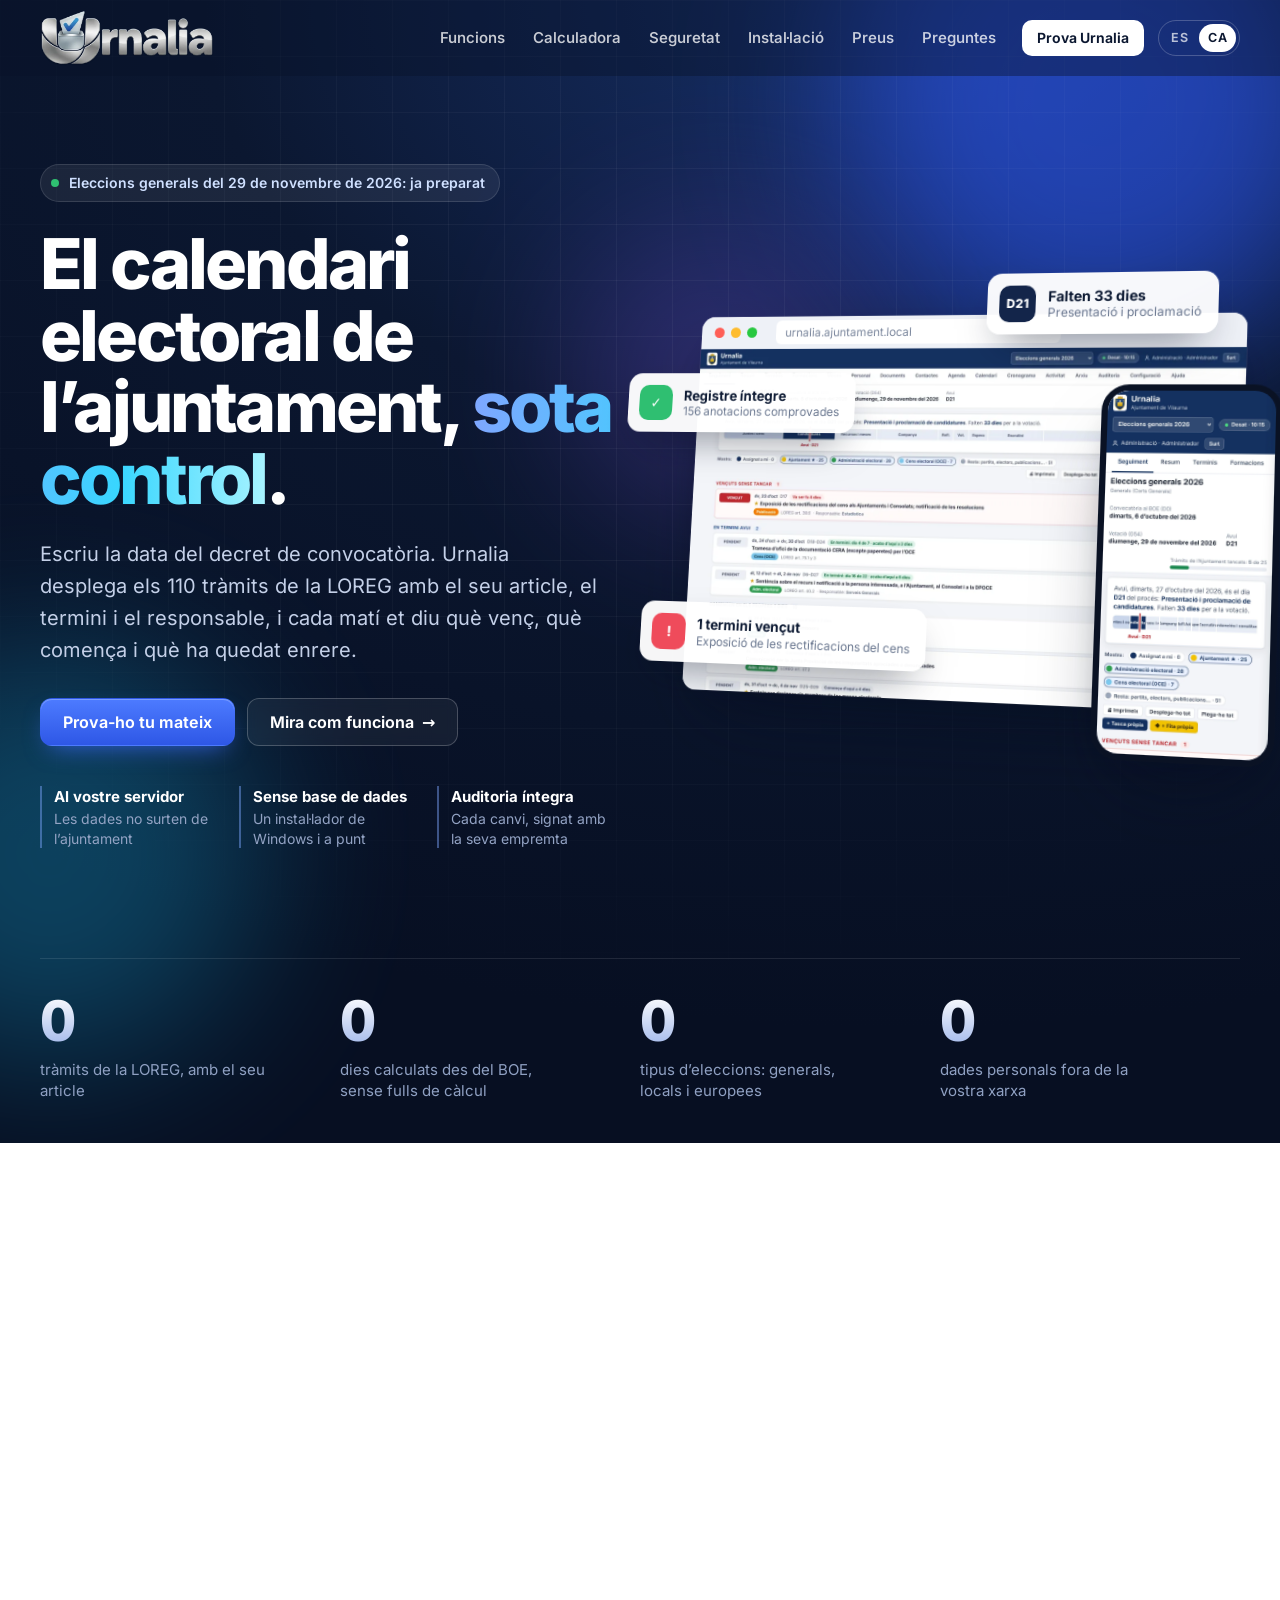
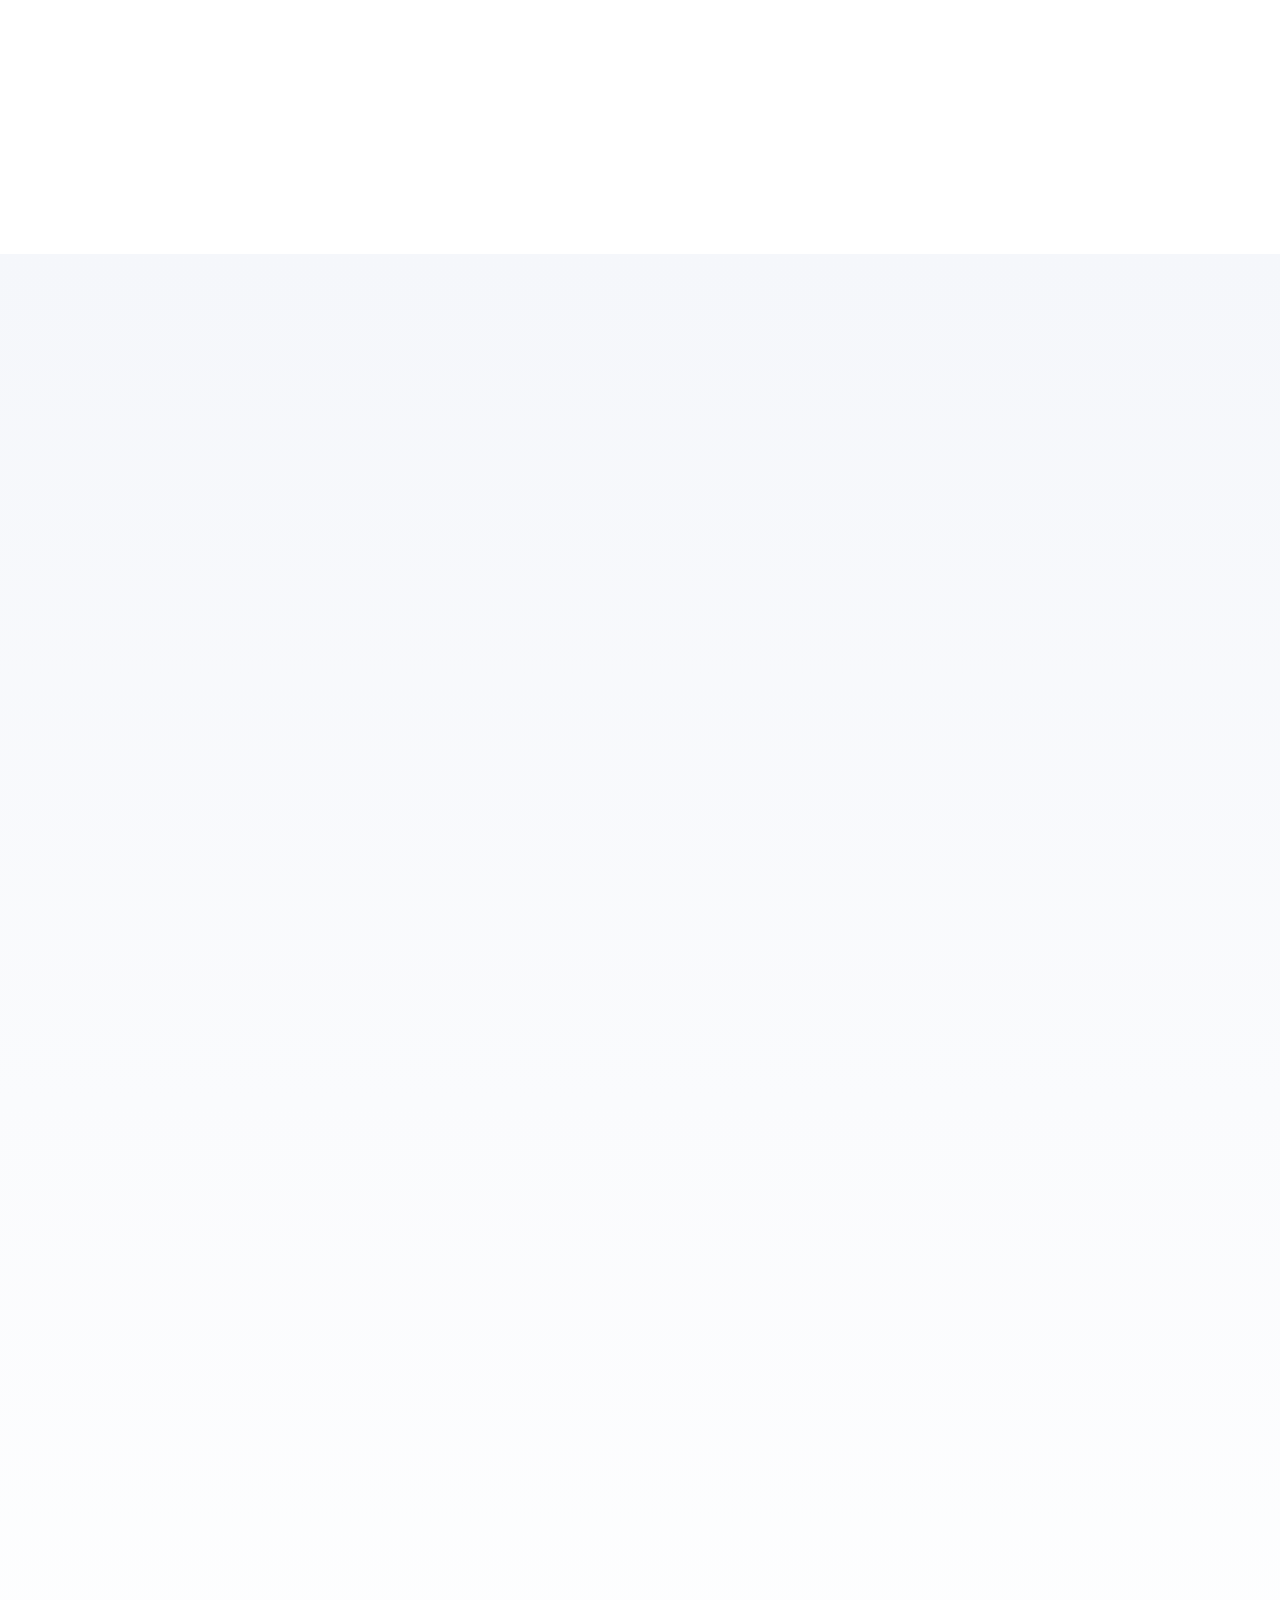
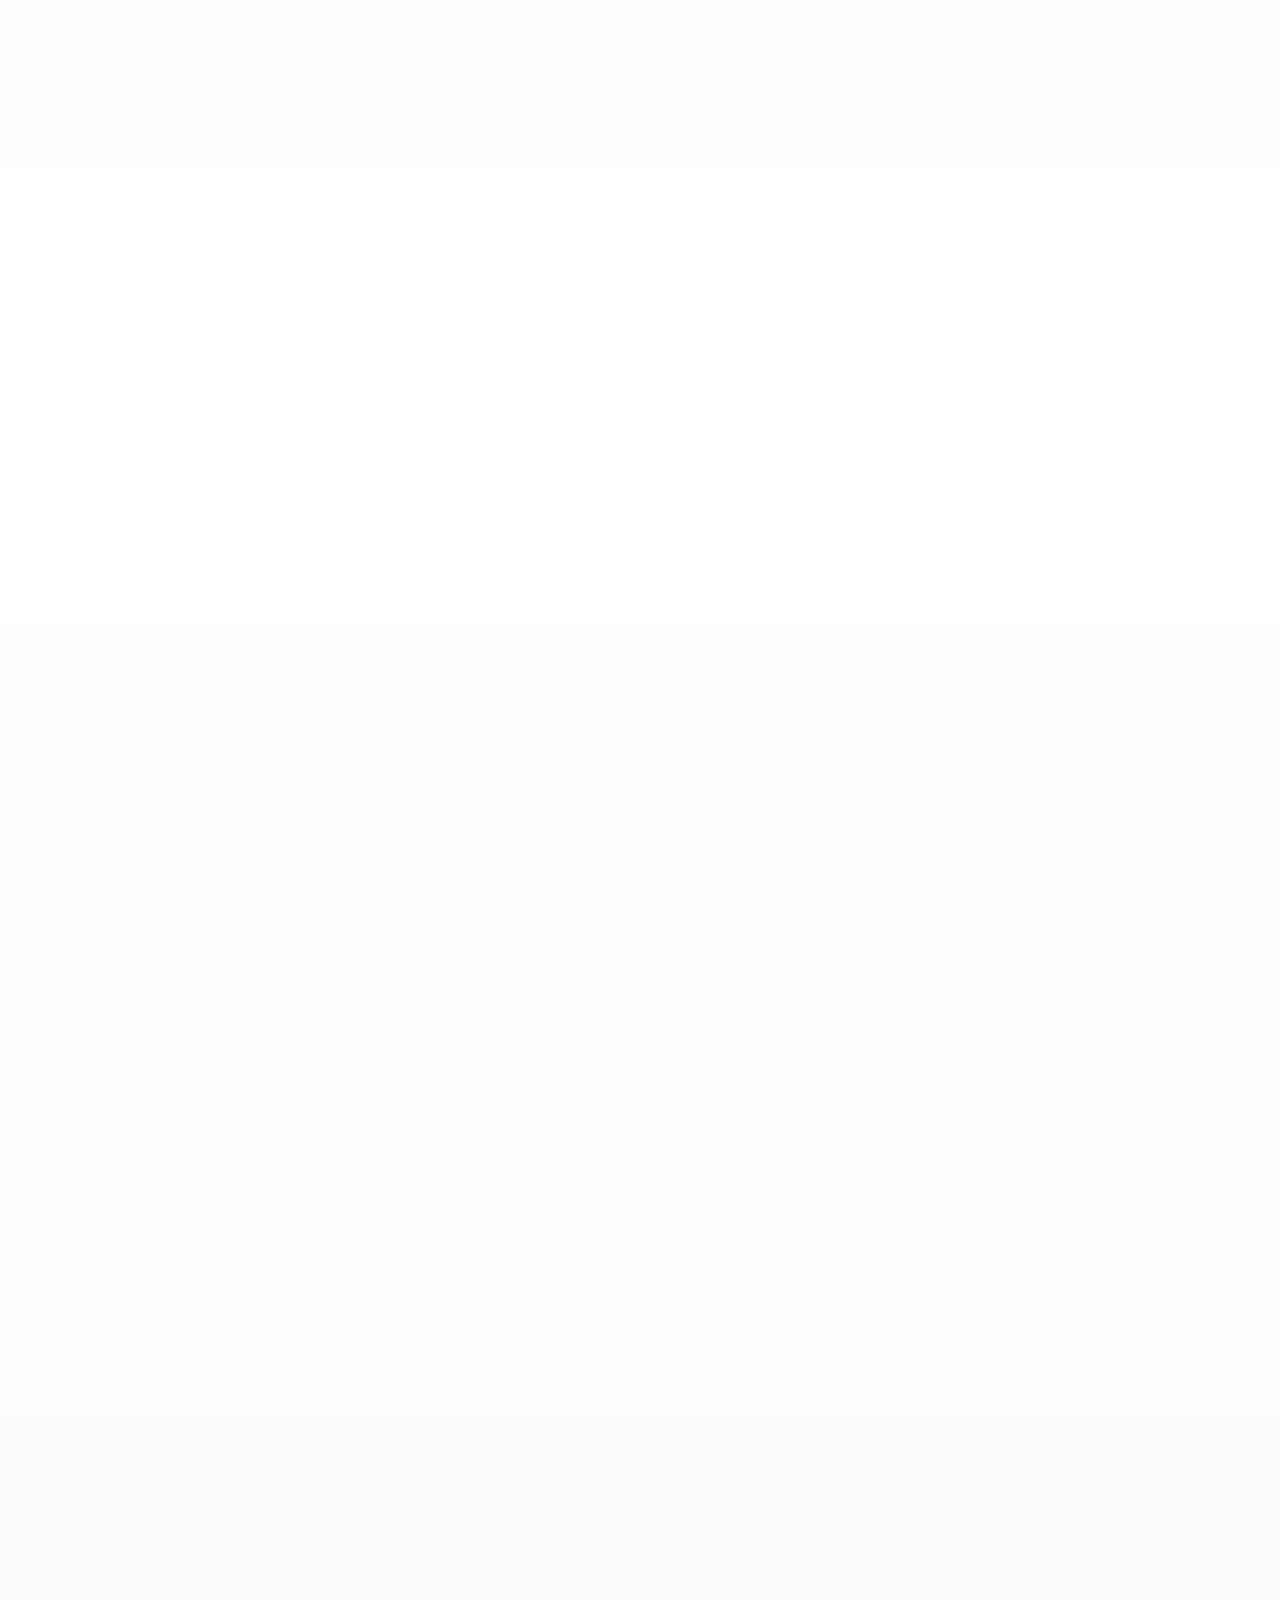
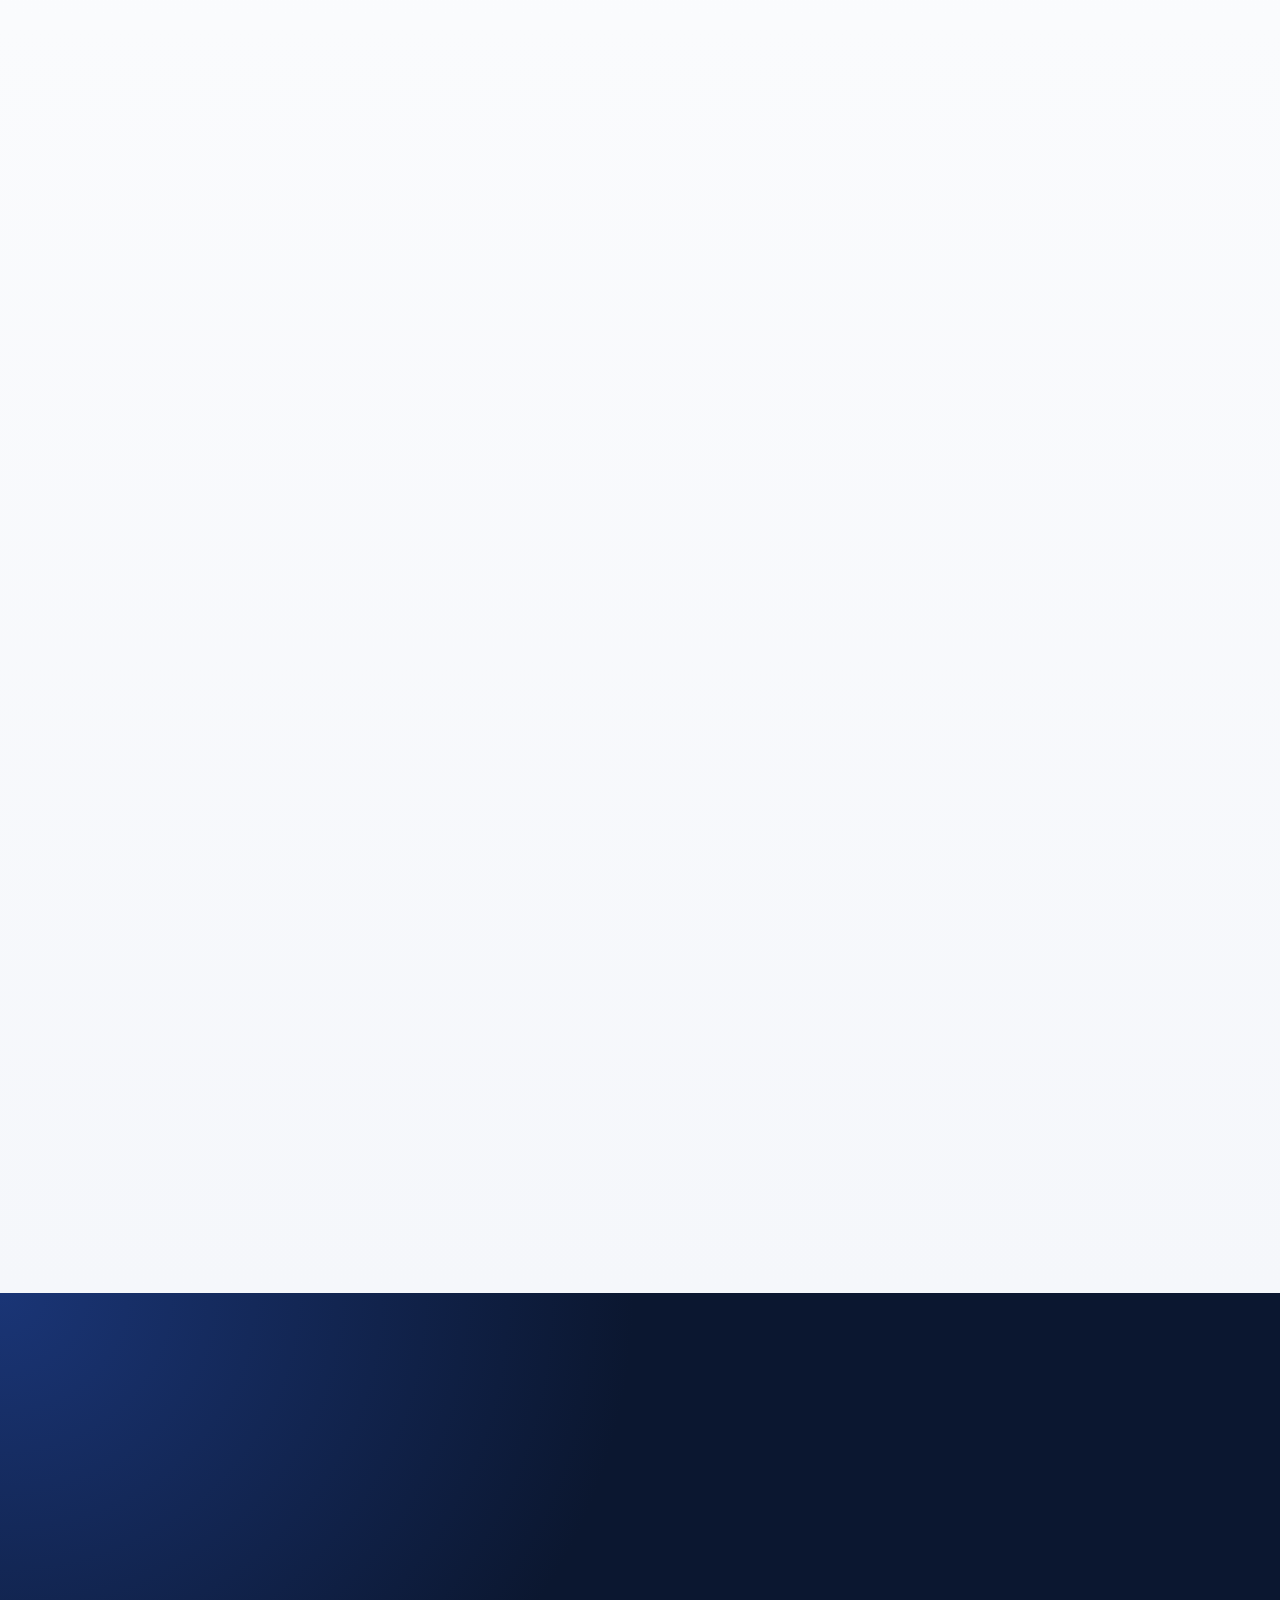
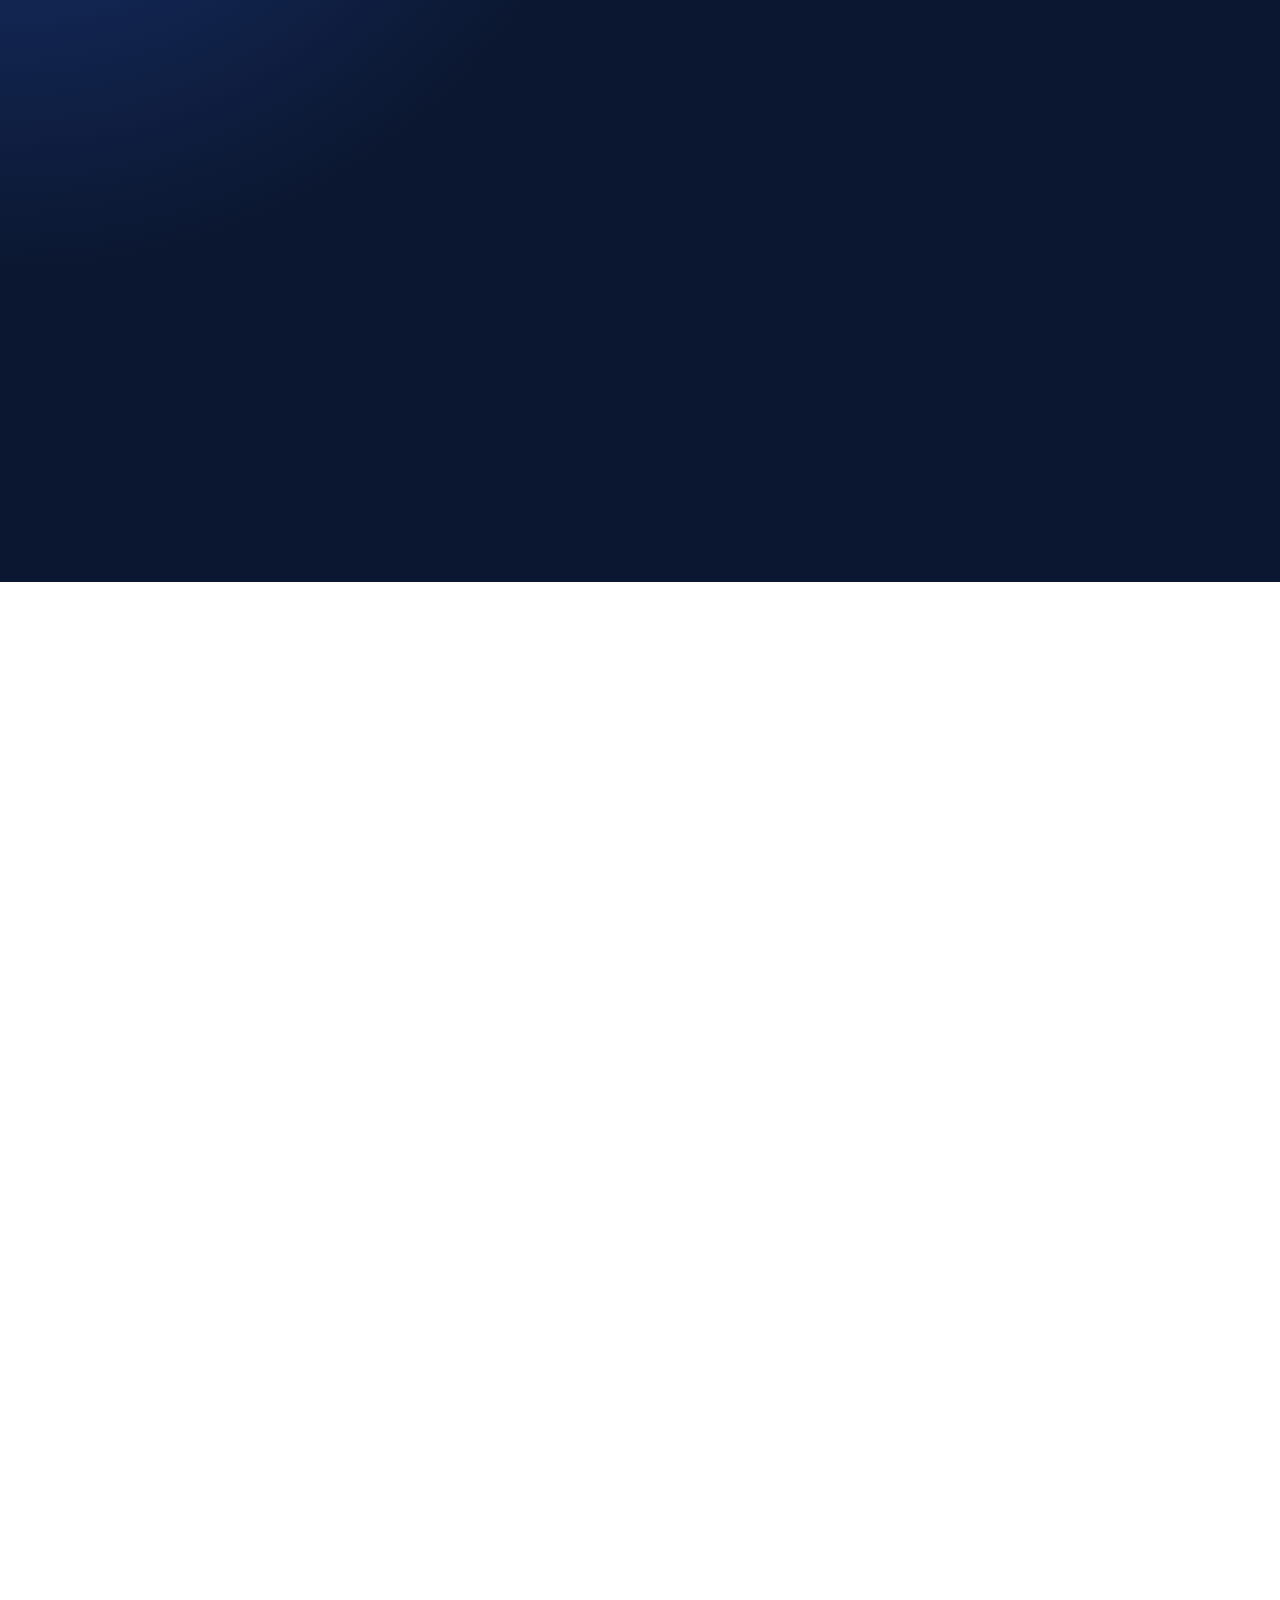
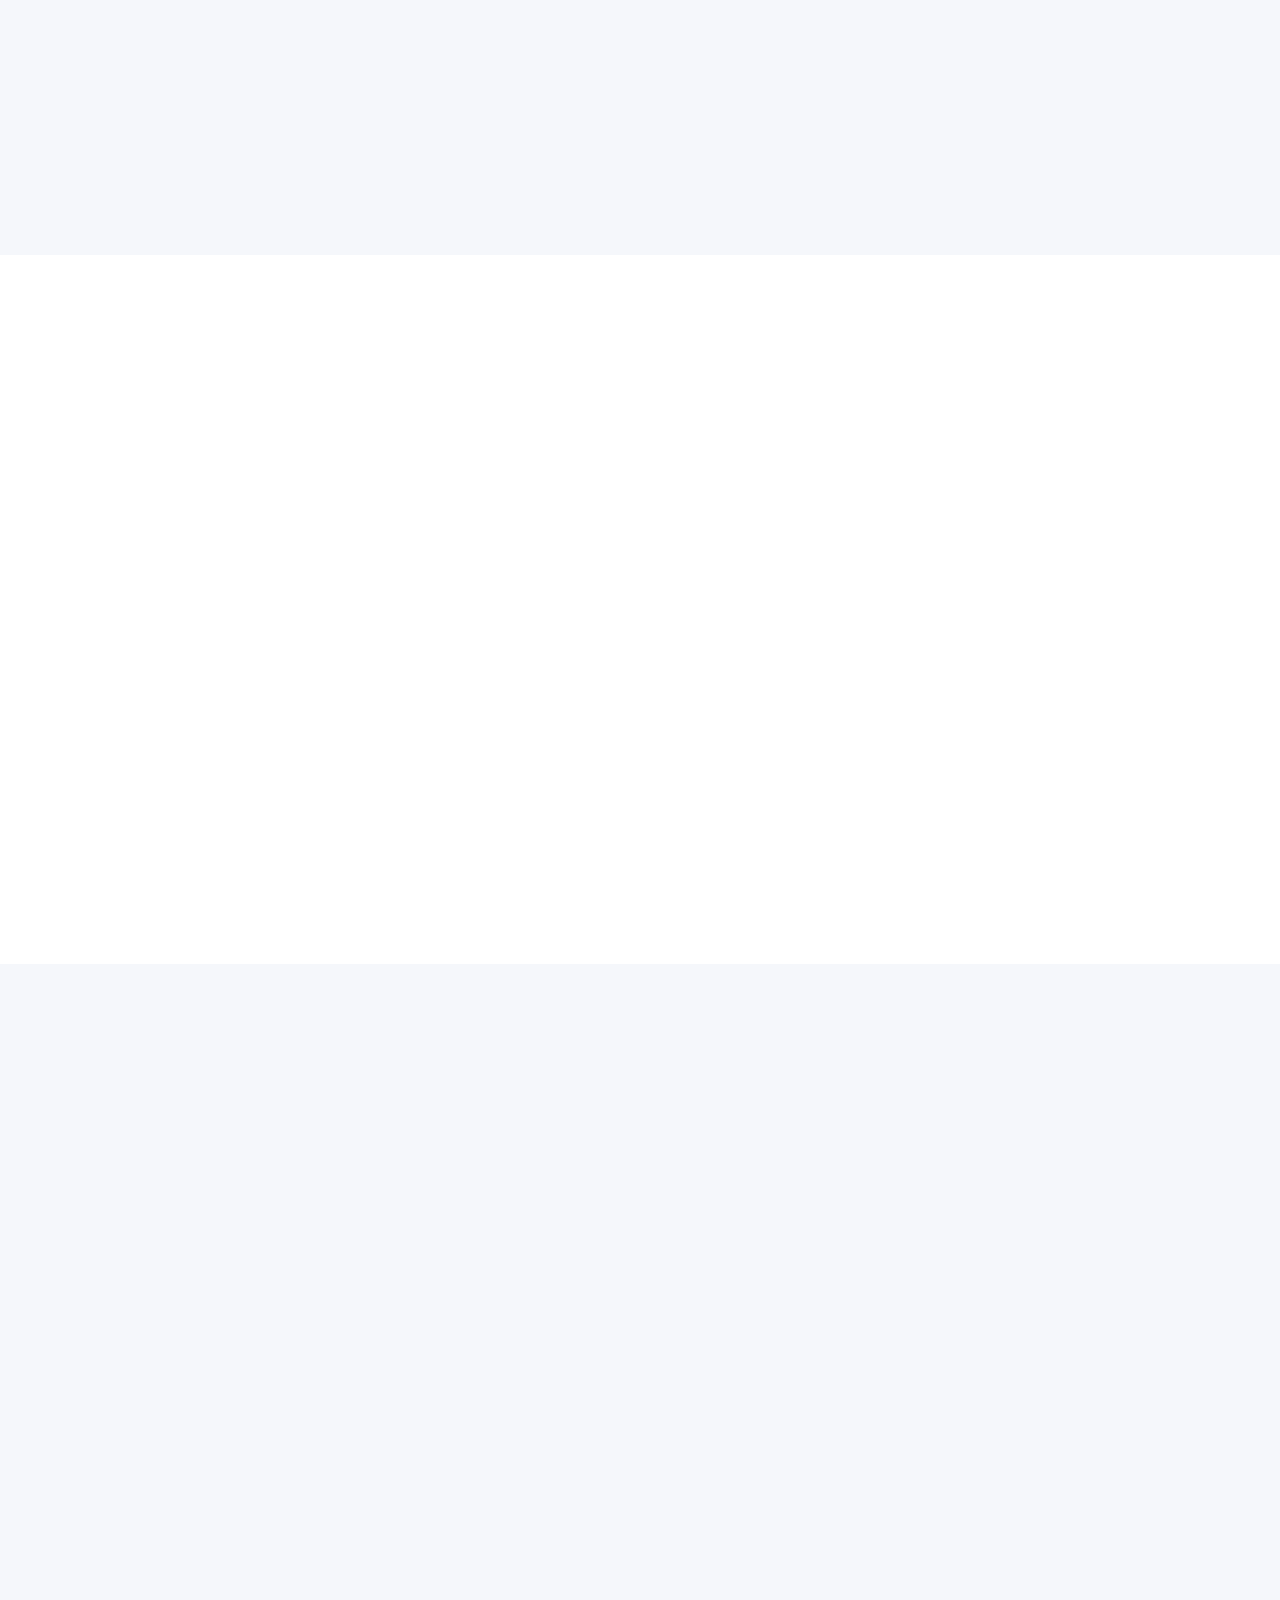
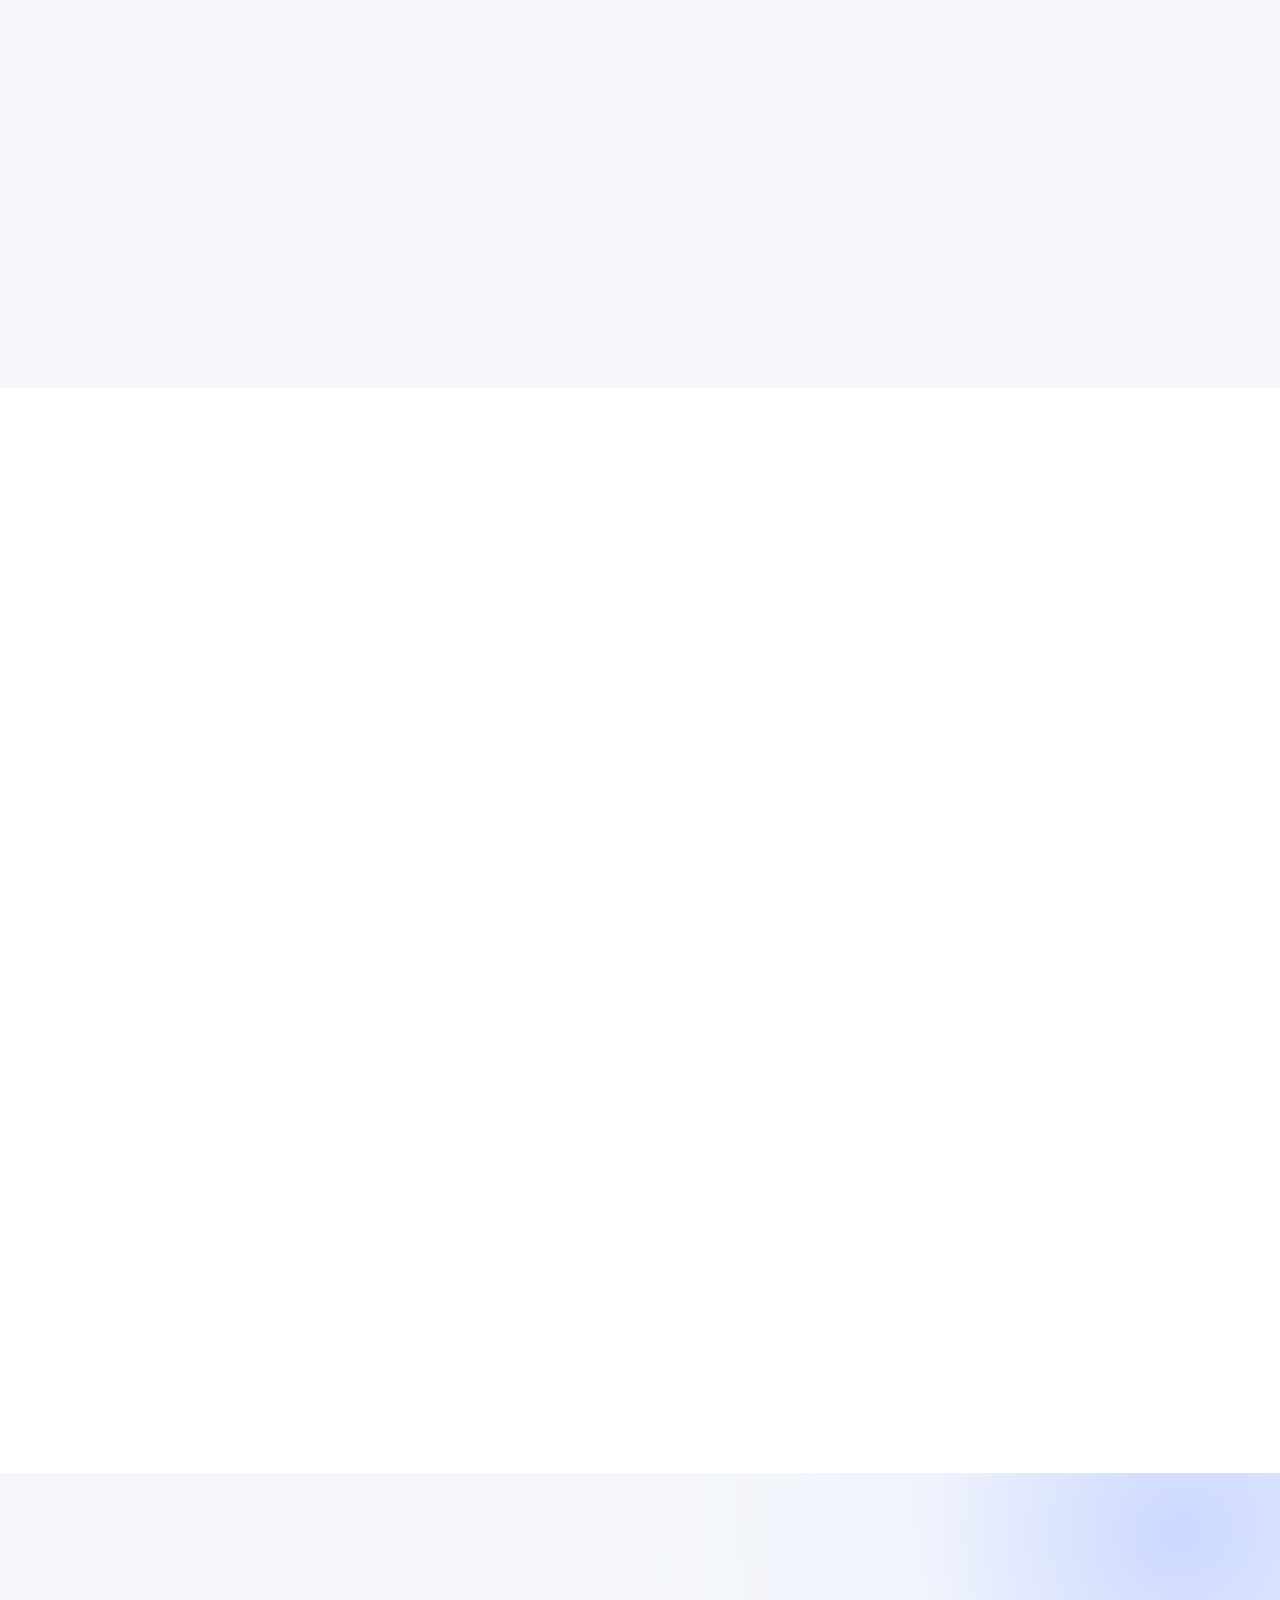
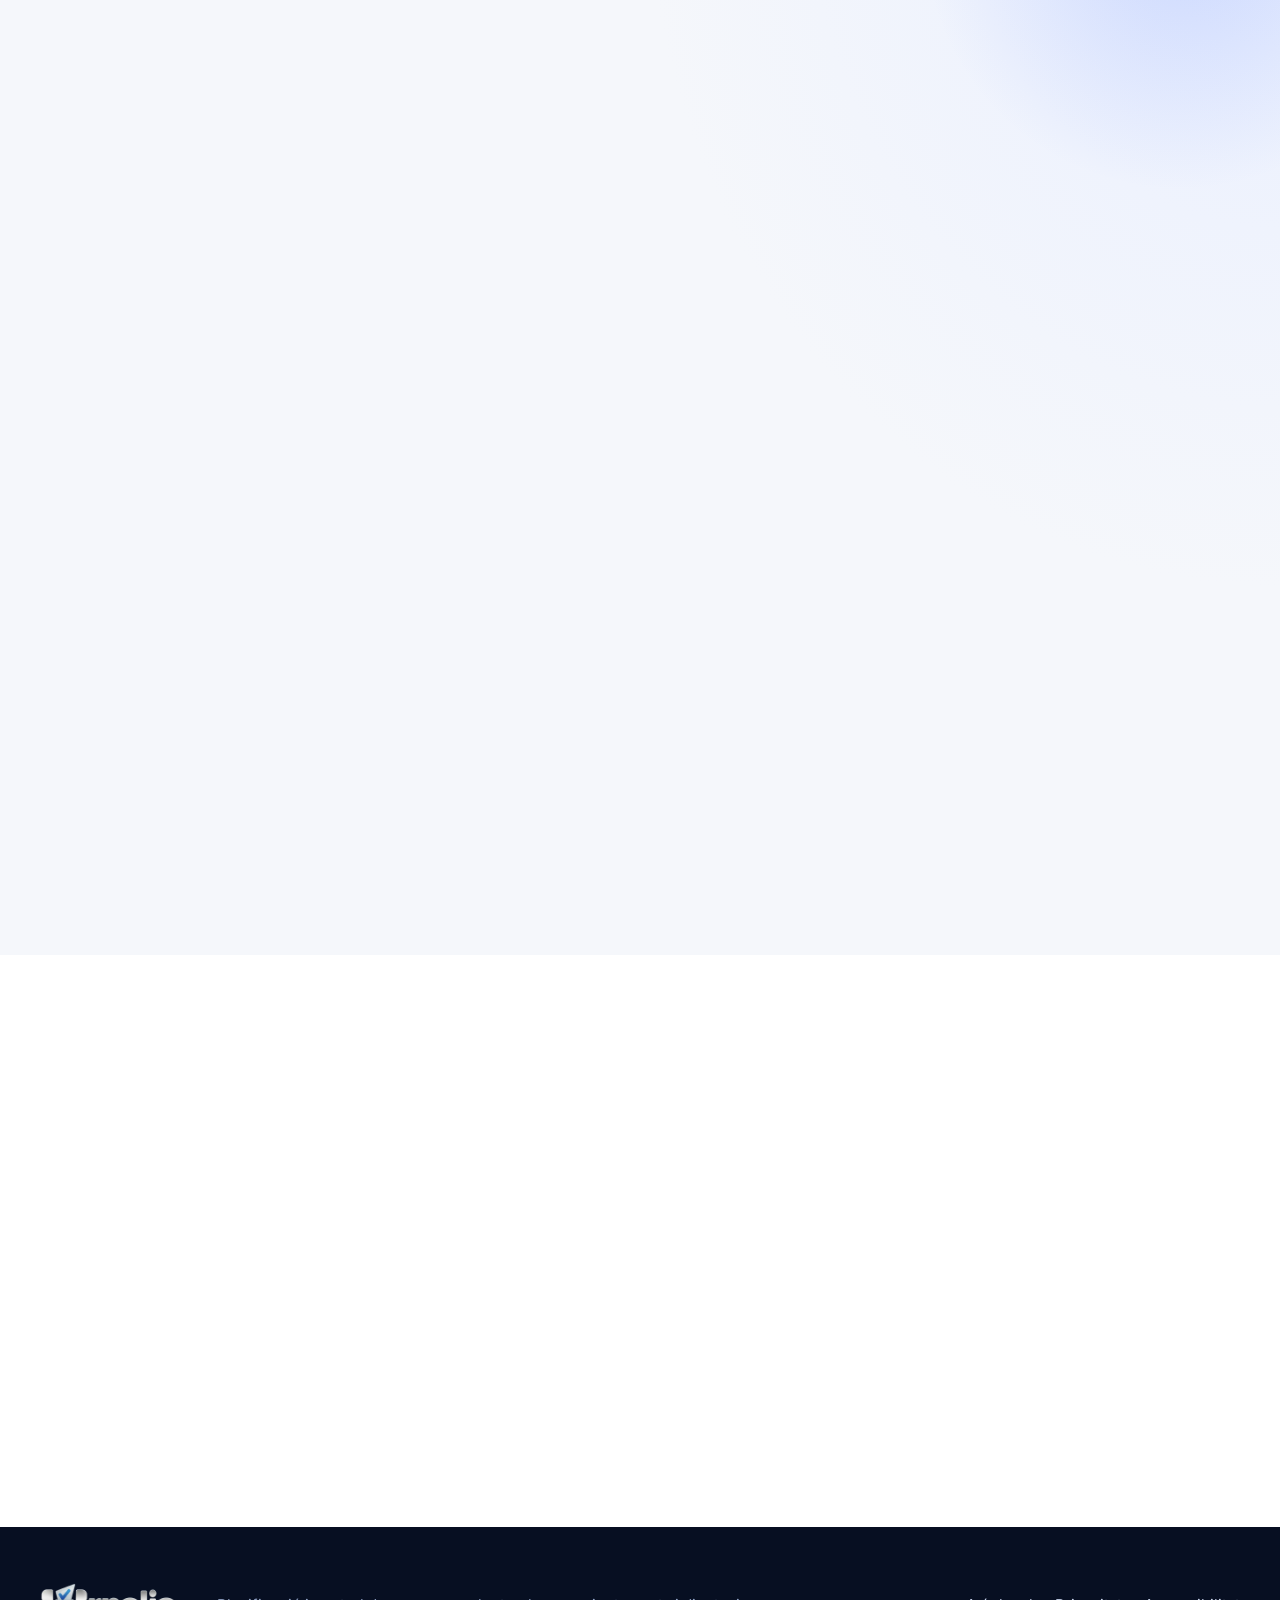
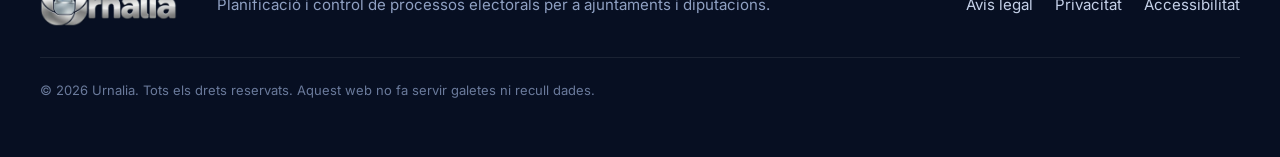
==== commit 14d47d6e: "La prueba online se abre en una pestaña nueva y «Salir» la cierra Co-Authored-By: Claude Opus 5.5 <n" ====
--- a/ca/index.html
+++ b/ca/index.html
@@ -342,7 +342,7 @@
     </ol>
     <div class="trial-cta reveal">
       <a class="btn btn-primary btn-lg" href="mailto:info@urnalia.es?subject=Acc%C3%A9s%20a%20la%20prova%20d%E2%80%99Urnalia&amp;body=Hola%3A%0A%0AS%C3%B3c%20%5Bnom%20i%20cognoms%5D%2C%20%5Bc%C3%A0rrec%5D%20de%20l%E2%80%99Ajuntament%20de%20%5Bmunicipi%5D%20(%5Bprov%C3%ADncia%5D).%0A%0AEns%20interessa%20avaluar%20Urnalia%20i%20voldr%C3%ADem%20rebre%20la%20contrasenya%20d%E2%80%99acc%C3%A9s%20a%20la%20prova%20en%20l%C3%ADnia.%0A%0ATel%C3%A8fon%20de%20contacte%3A%20%5Btel%C3%A8fon%5D%0A%0AGr%C3%A0cies.">Demana l’accés a la prova</a>
-      <a class="btn btn-outline btn-lg" href="/demo/?l=ca">Ja tinc contrasenya <span aria-hidden="true">→</span></a>
+      <a class="btn btn-outline btn-lg" href="/demo/?l=ca" target="_blank" rel="noopener">Ja tinc contrasenya <span aria-hidden="true">→</span></a>
     </div>
     <ul class="trial-langs reveal" aria-label="Idiomes de la prova"><li lang="ca">Català</li><li lang="es">Castellano</li></ul>
    </div>
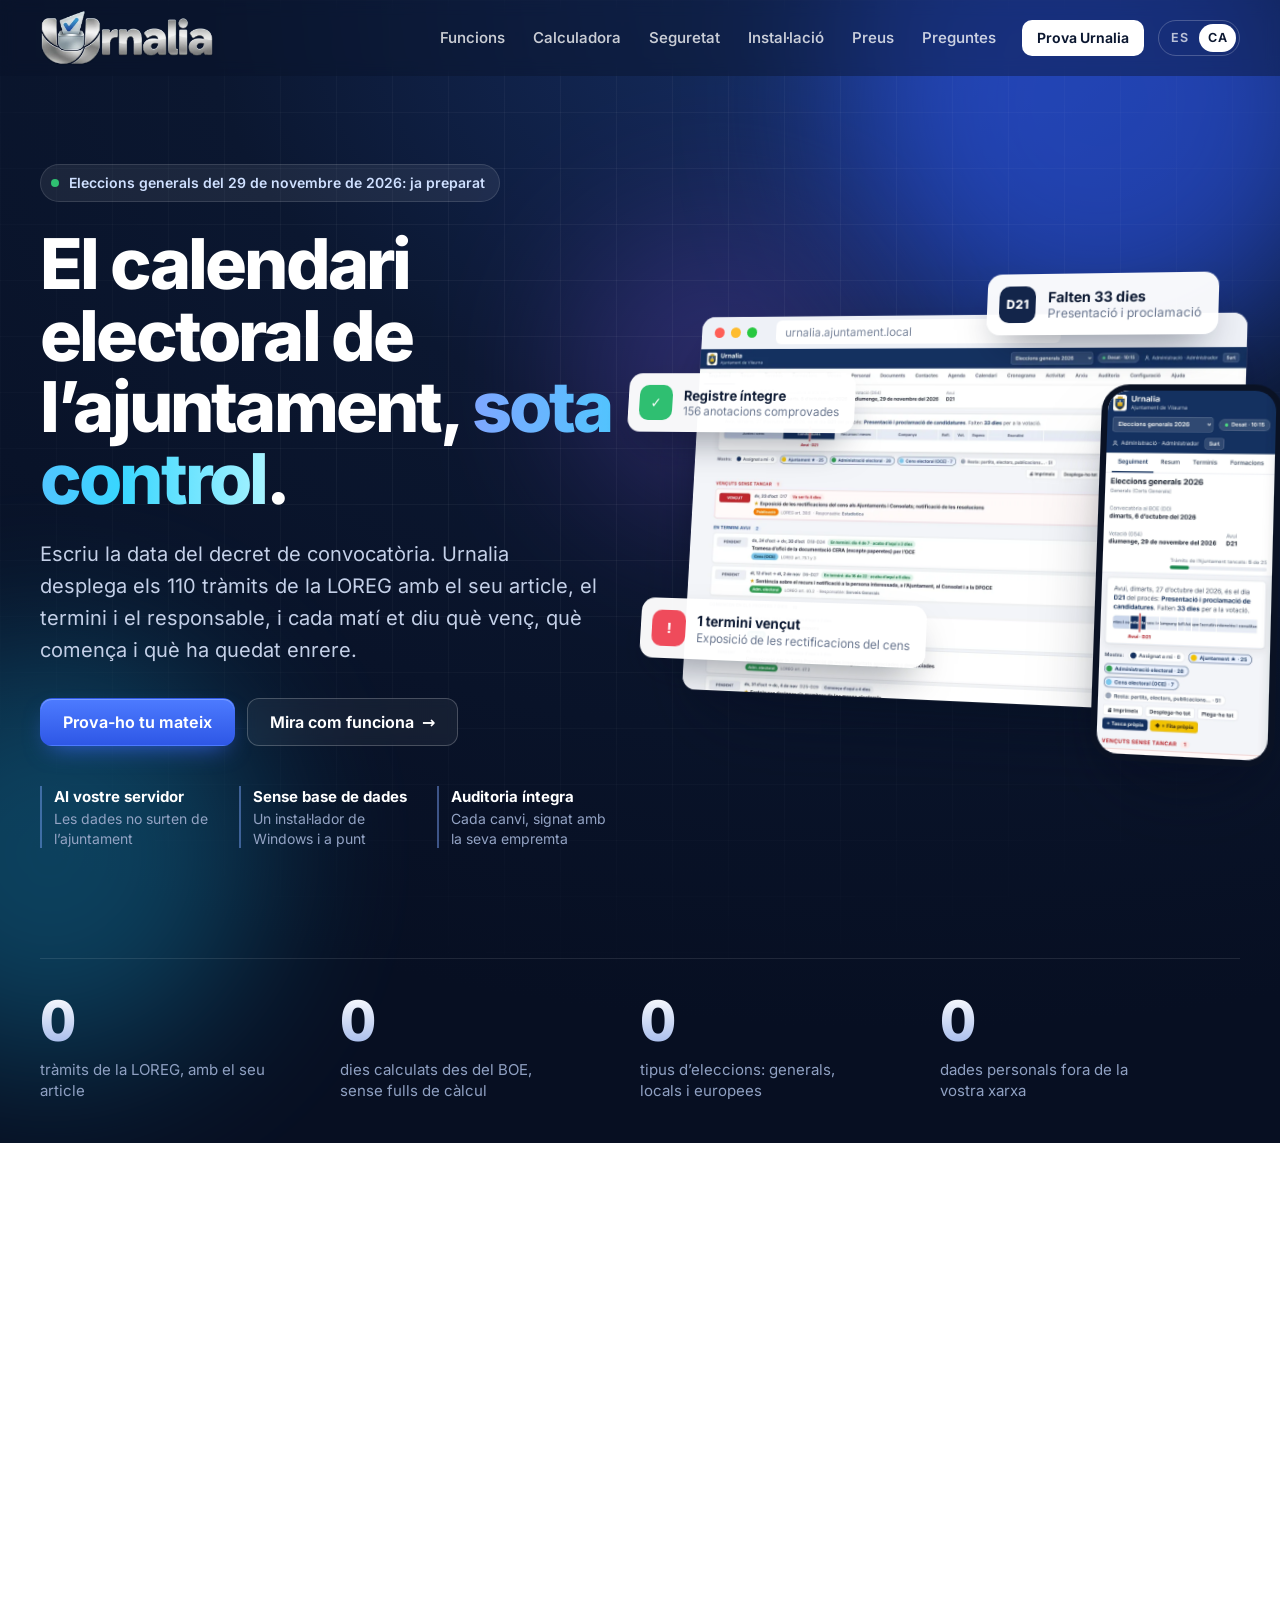
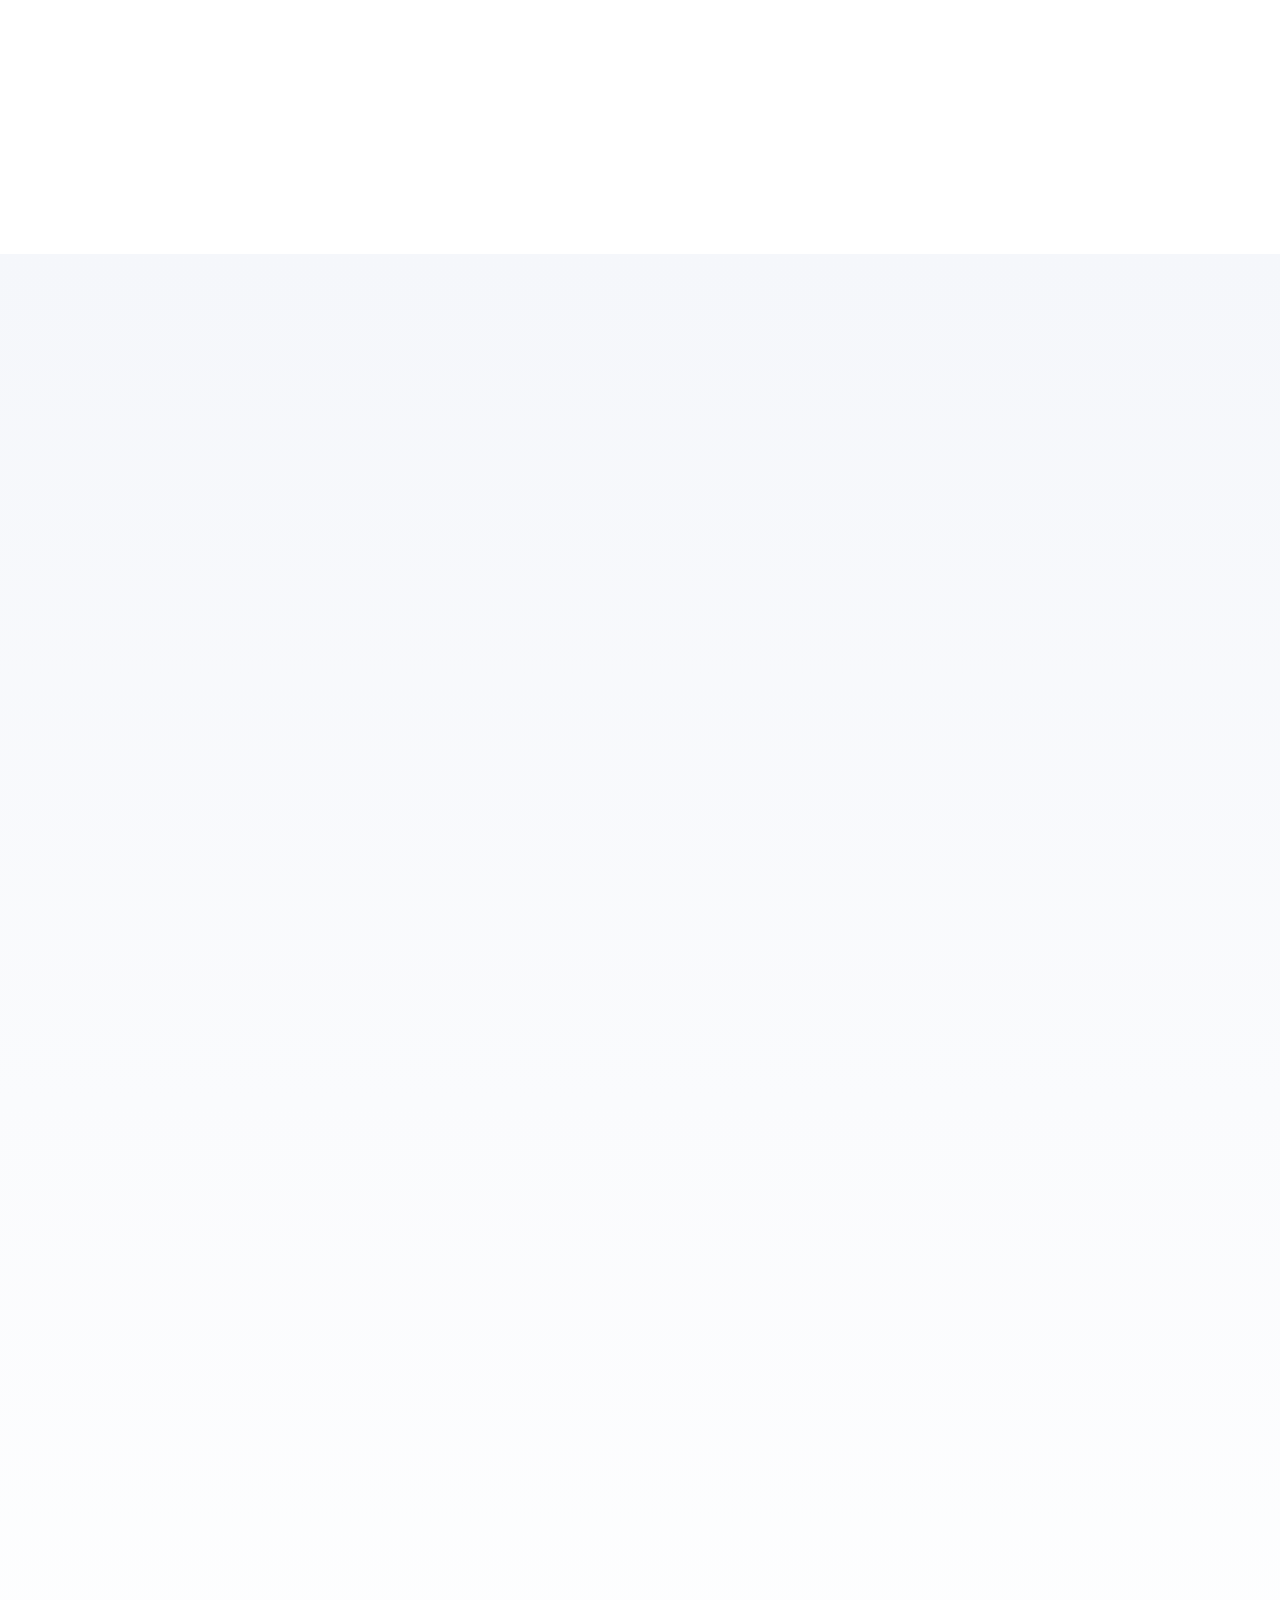
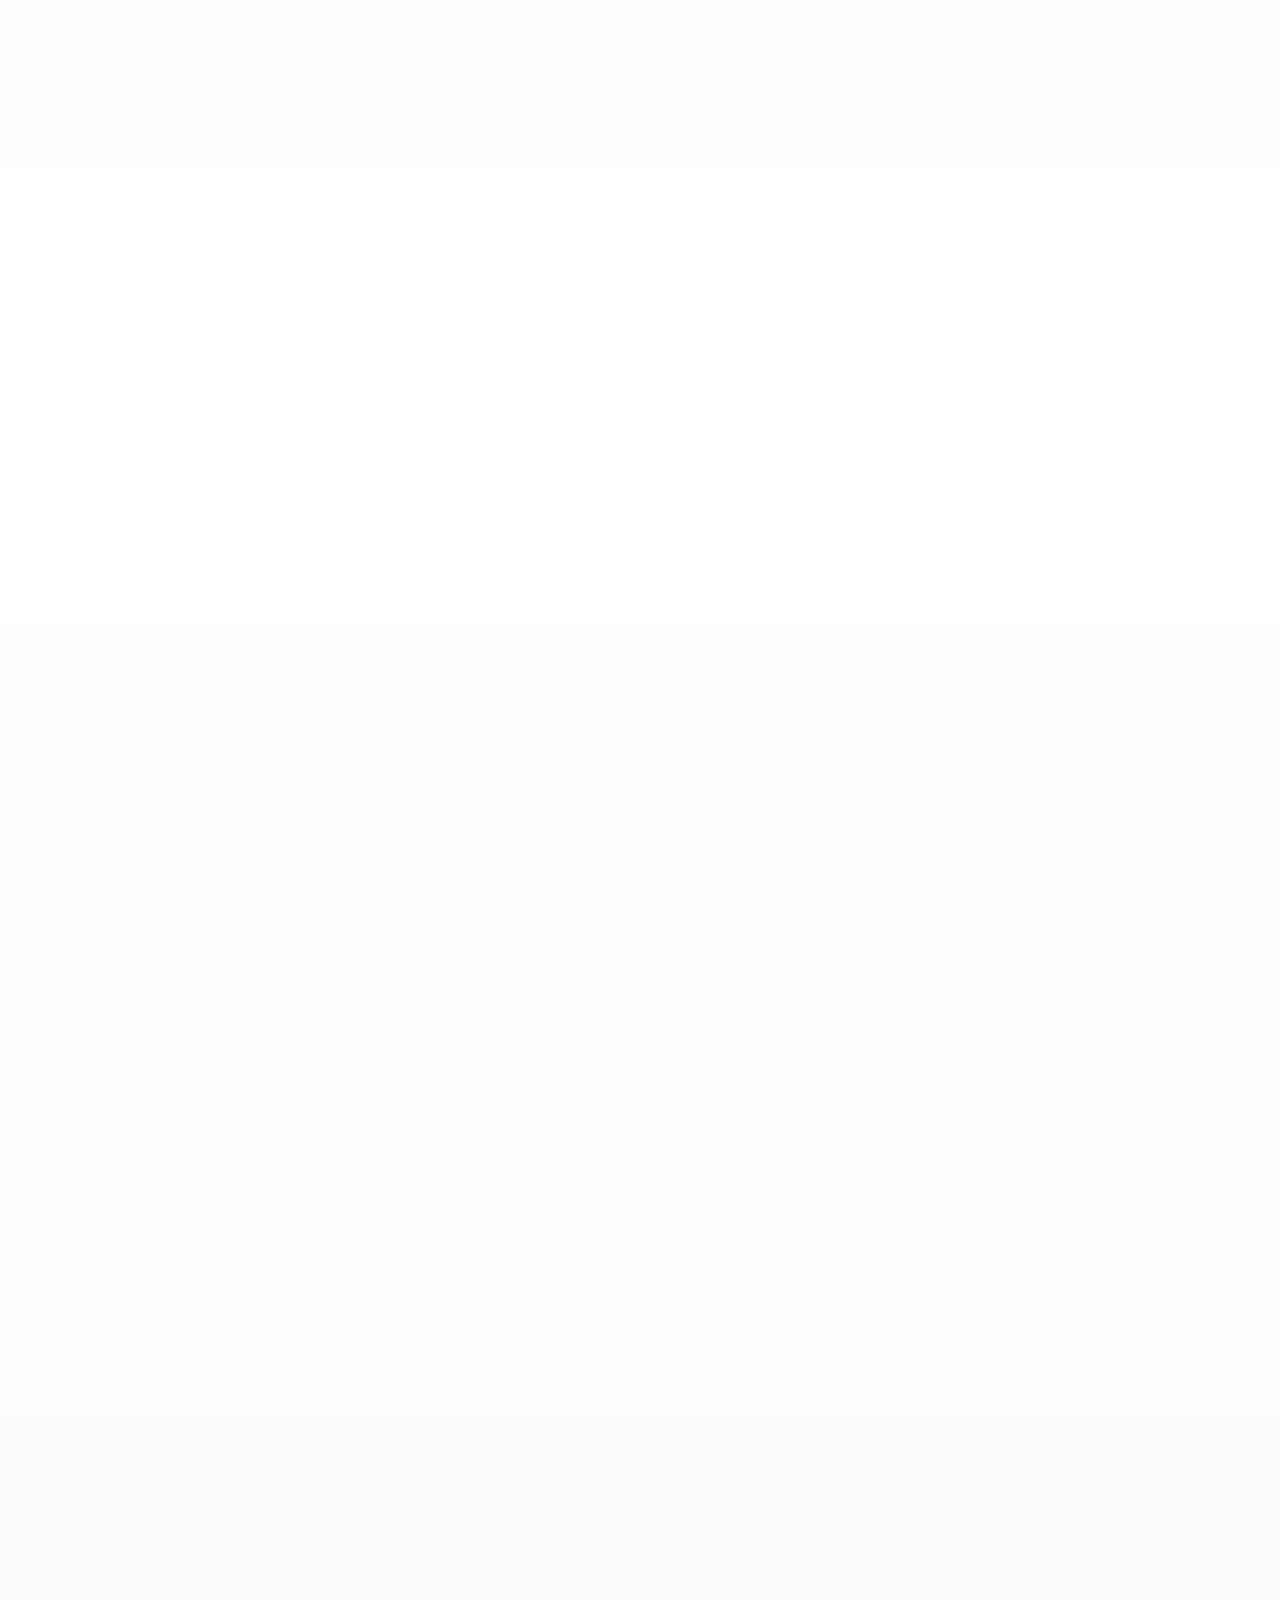
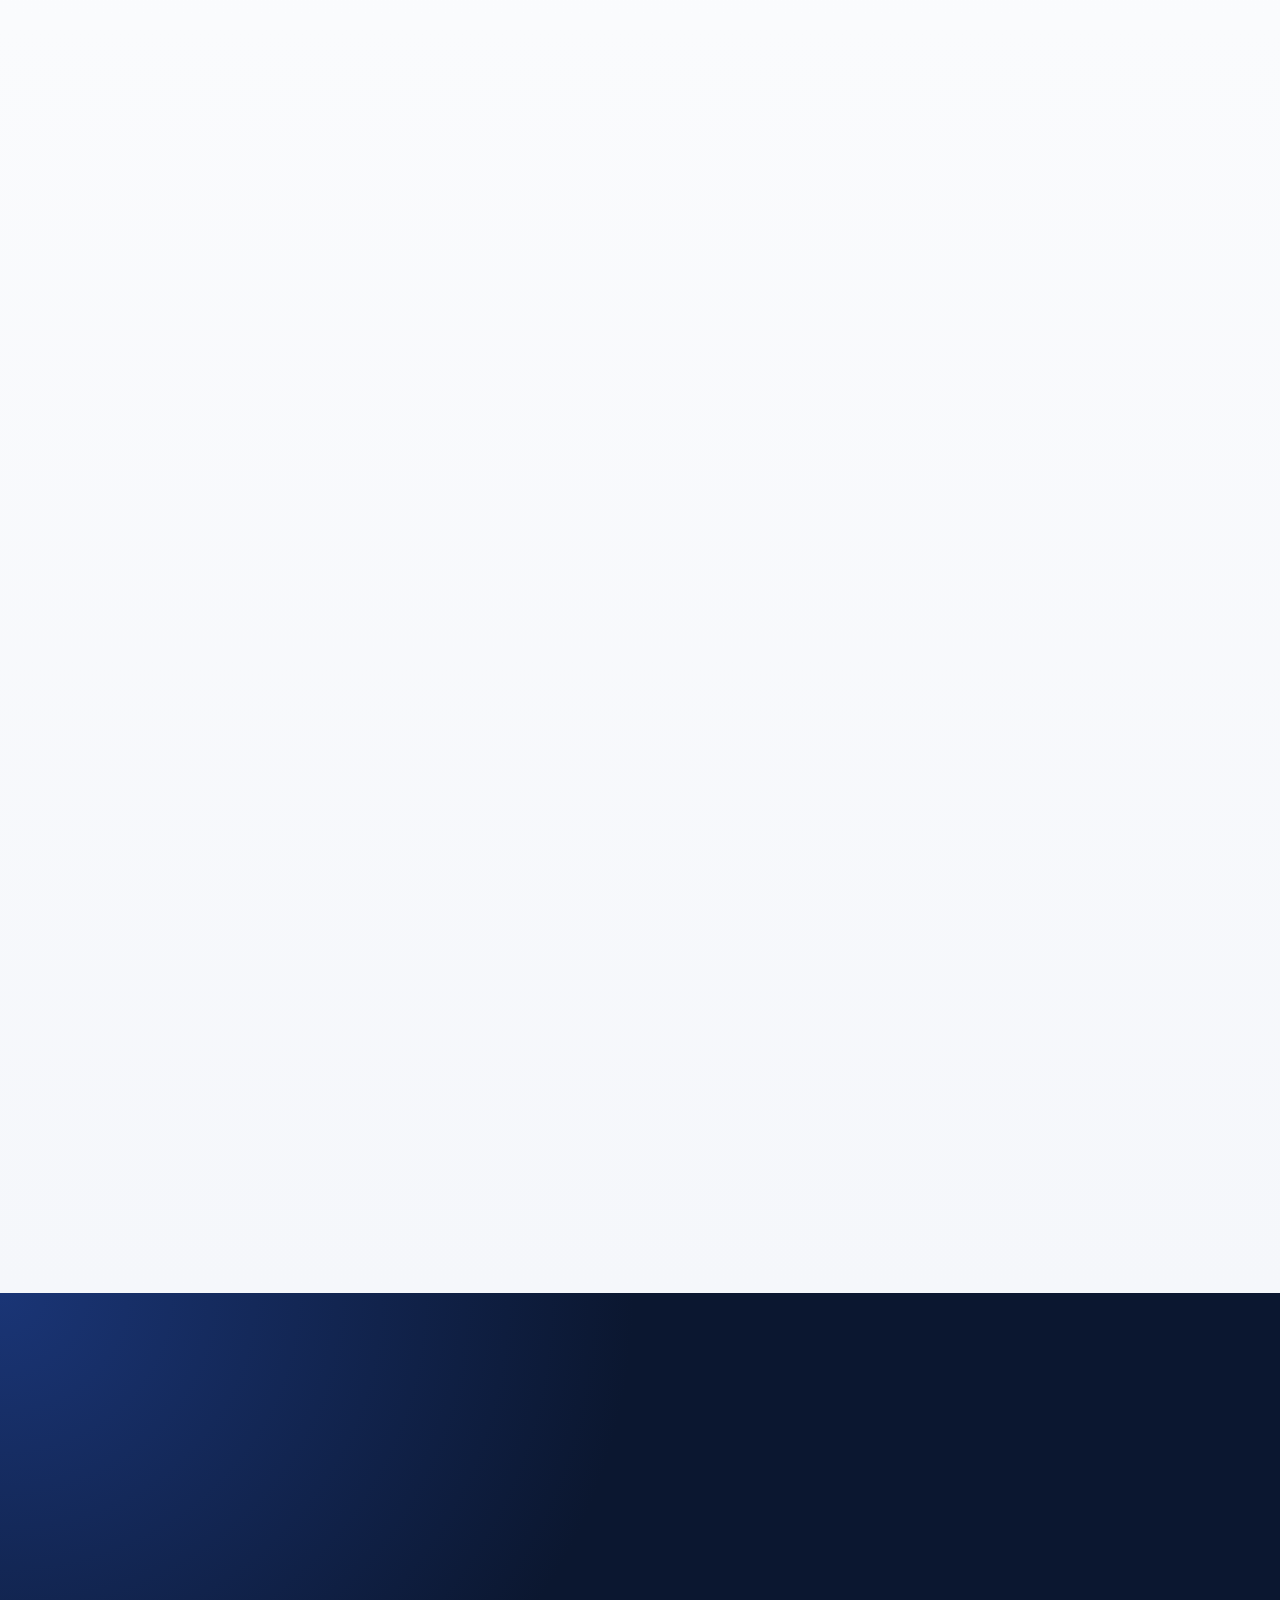
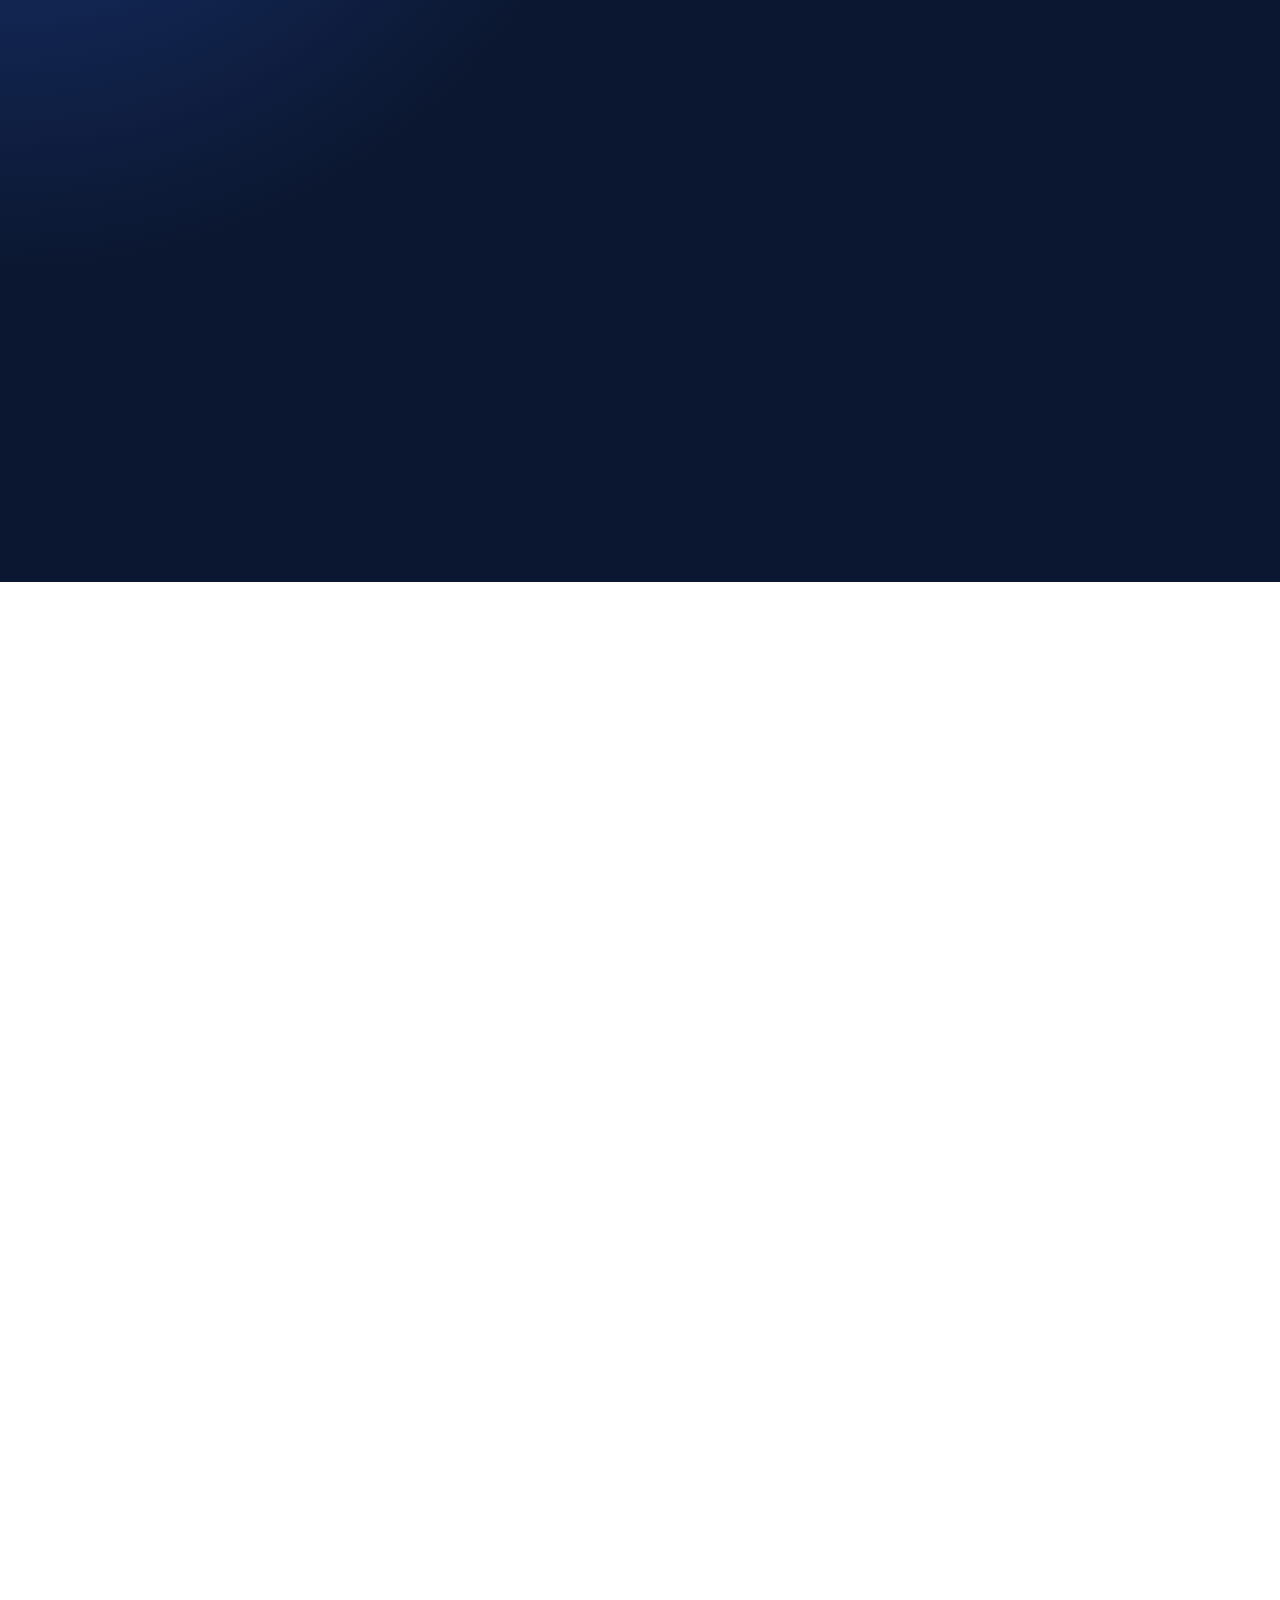
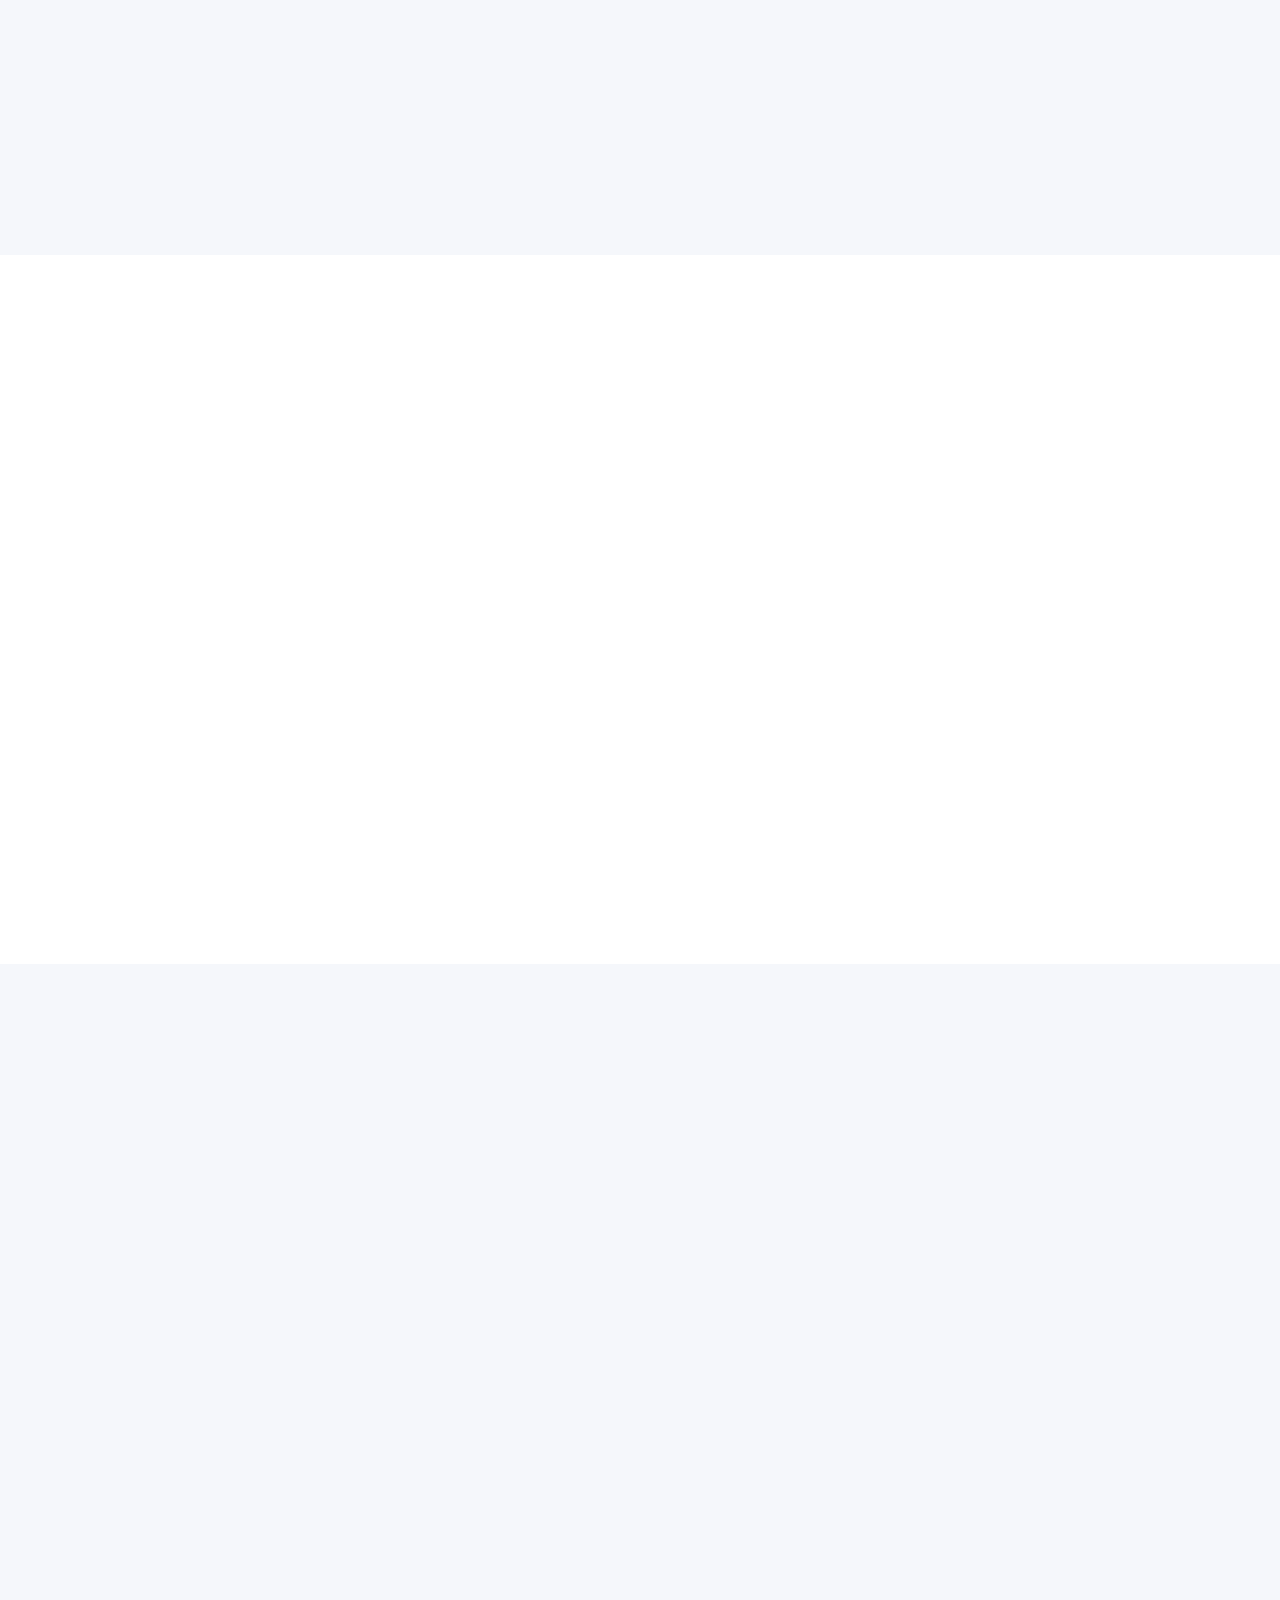
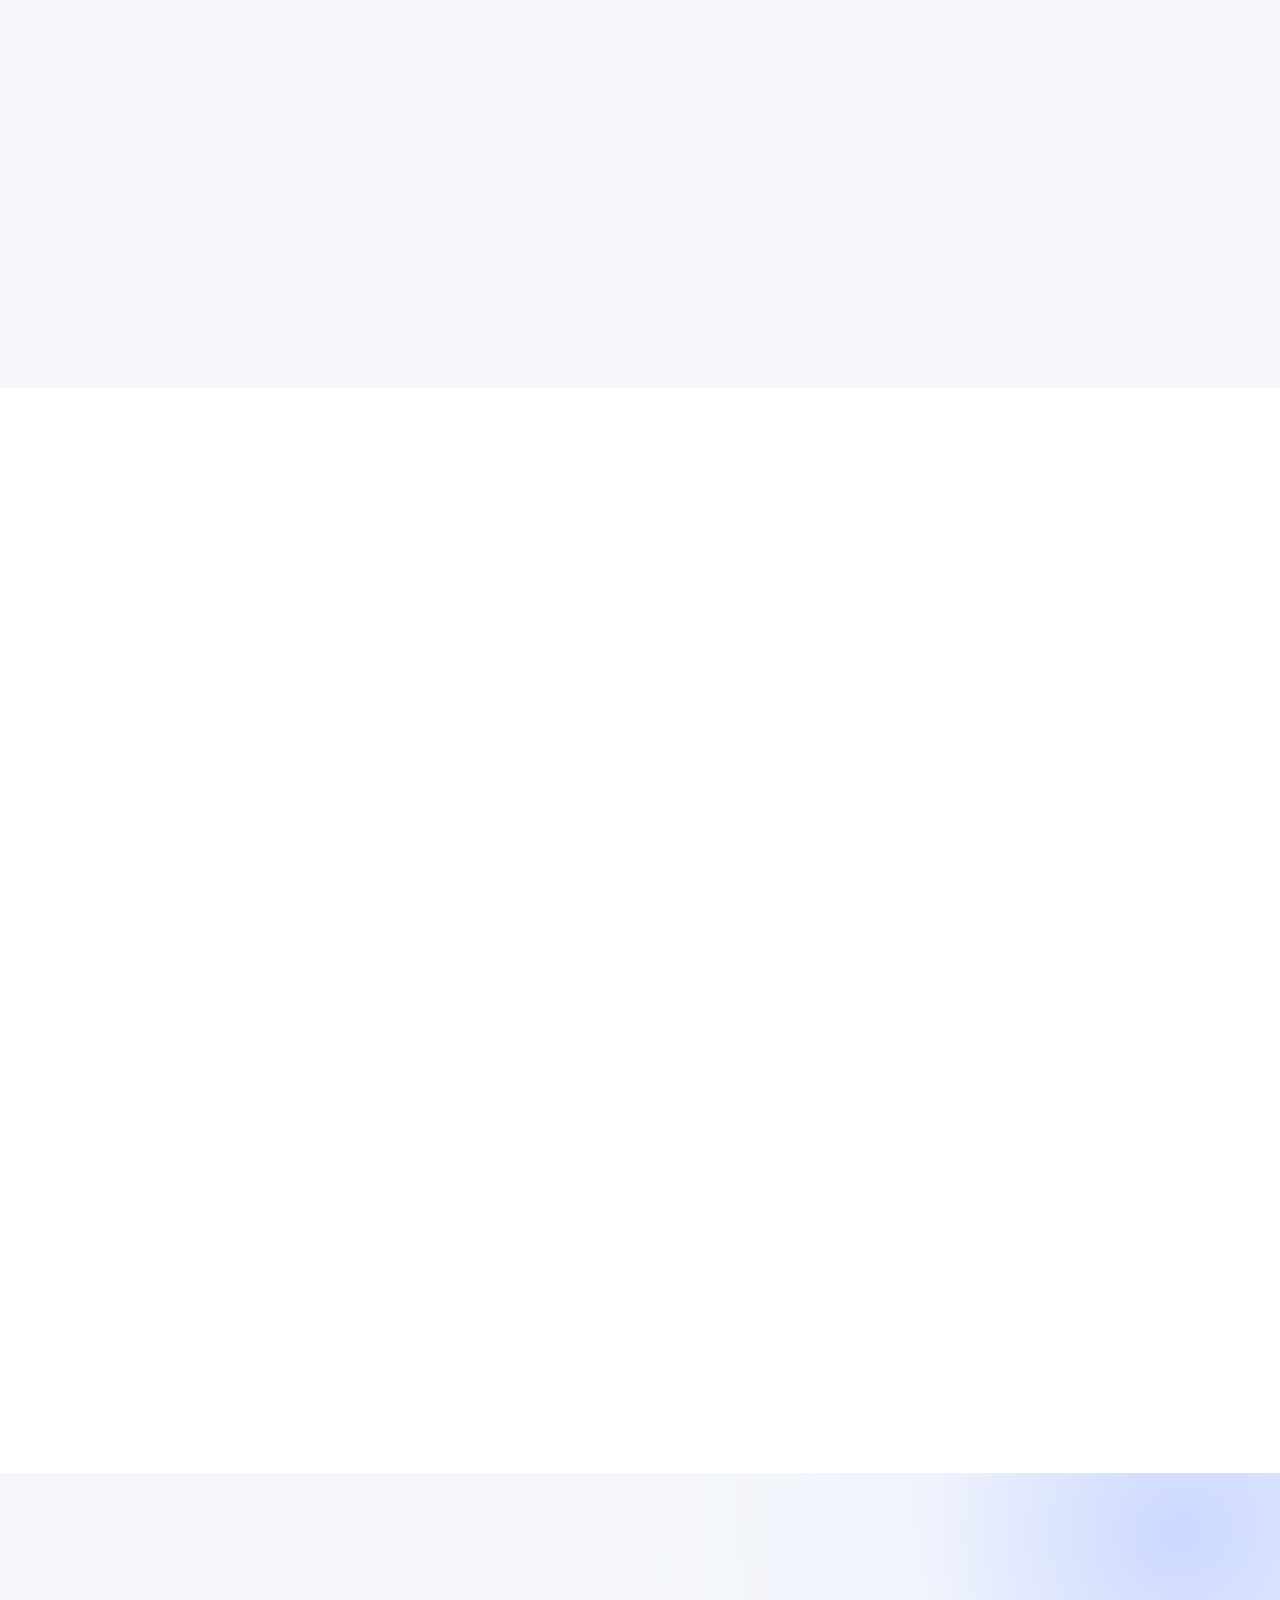
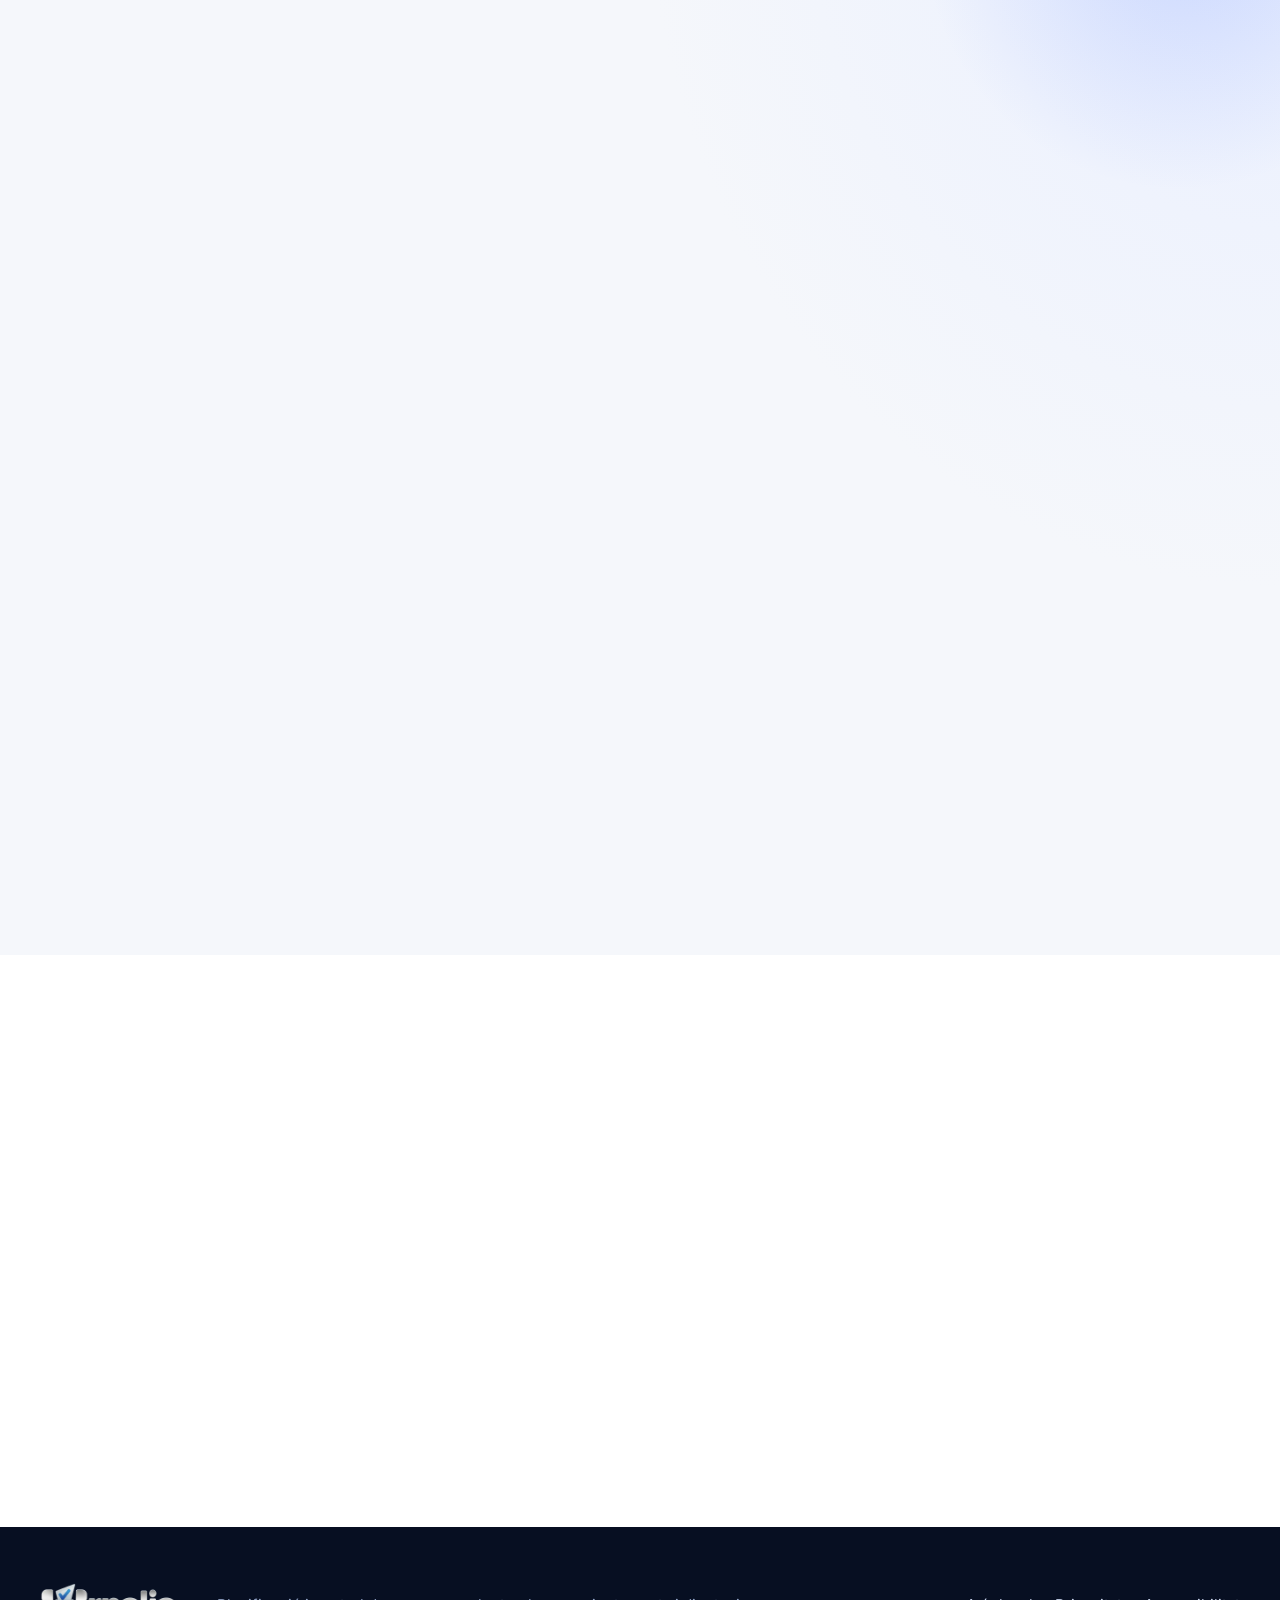
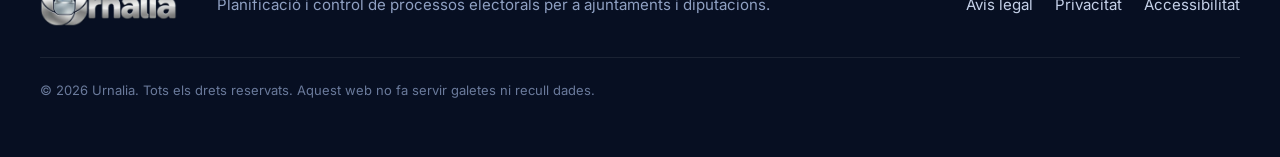
==== commit f5676c2b: "Datos estructurados (schema.org) en la portada, en castellano y catalán Co-Authored-By: Claude Opus " ====
--- a/ca/index.html
+++ b/ca/index.html
@@ -25,6 +25,7 @@
 <link rel="preload" href="/fonts/inter-latin-wght-normal.woff2" as="font" type="font/woff2" crossorigin>
 <link rel="stylesheet" href="/css/site.css">
 <script src="/js/site.js" defer></script>
+<script type="application/ld+json">[{"@context":"https://schema.org","@type":"Organization","@id":"https://urnalia.es/#org","name":"Urnalia","url":"https://urnalia.es/","logo":"https://urnalia.es/img/icono-180.png","email":"info@urnalia.es"},{"@context":"https://schema.org","@type":"SoftwareApplication","name":"Urnalia","url":"https://urnalia.es/ca/","inLanguage":"ca","applicationCategory":"BusinessApplication","operatingSystem":"Windows","description":"Urnalia calcula els terminis de la LOREG des de la convocatòria, avisa del que toca cada dia i ordena formacions, locals, meses, documents i personal. S’instal·la als servidors de l’ajuntament.","publisher":{"@id":"https://urnalia.es/#org"},"image":"https://urnalia.es/img/og.png","offers":{"@type":"Offer","price":"300","priceCurrency":"EUR","url":"https://urnalia.es/ca/#precios"}}]</script>
 </head>
 <body>
 <a class="skip" href="#contenido">Salta al contingut</a>
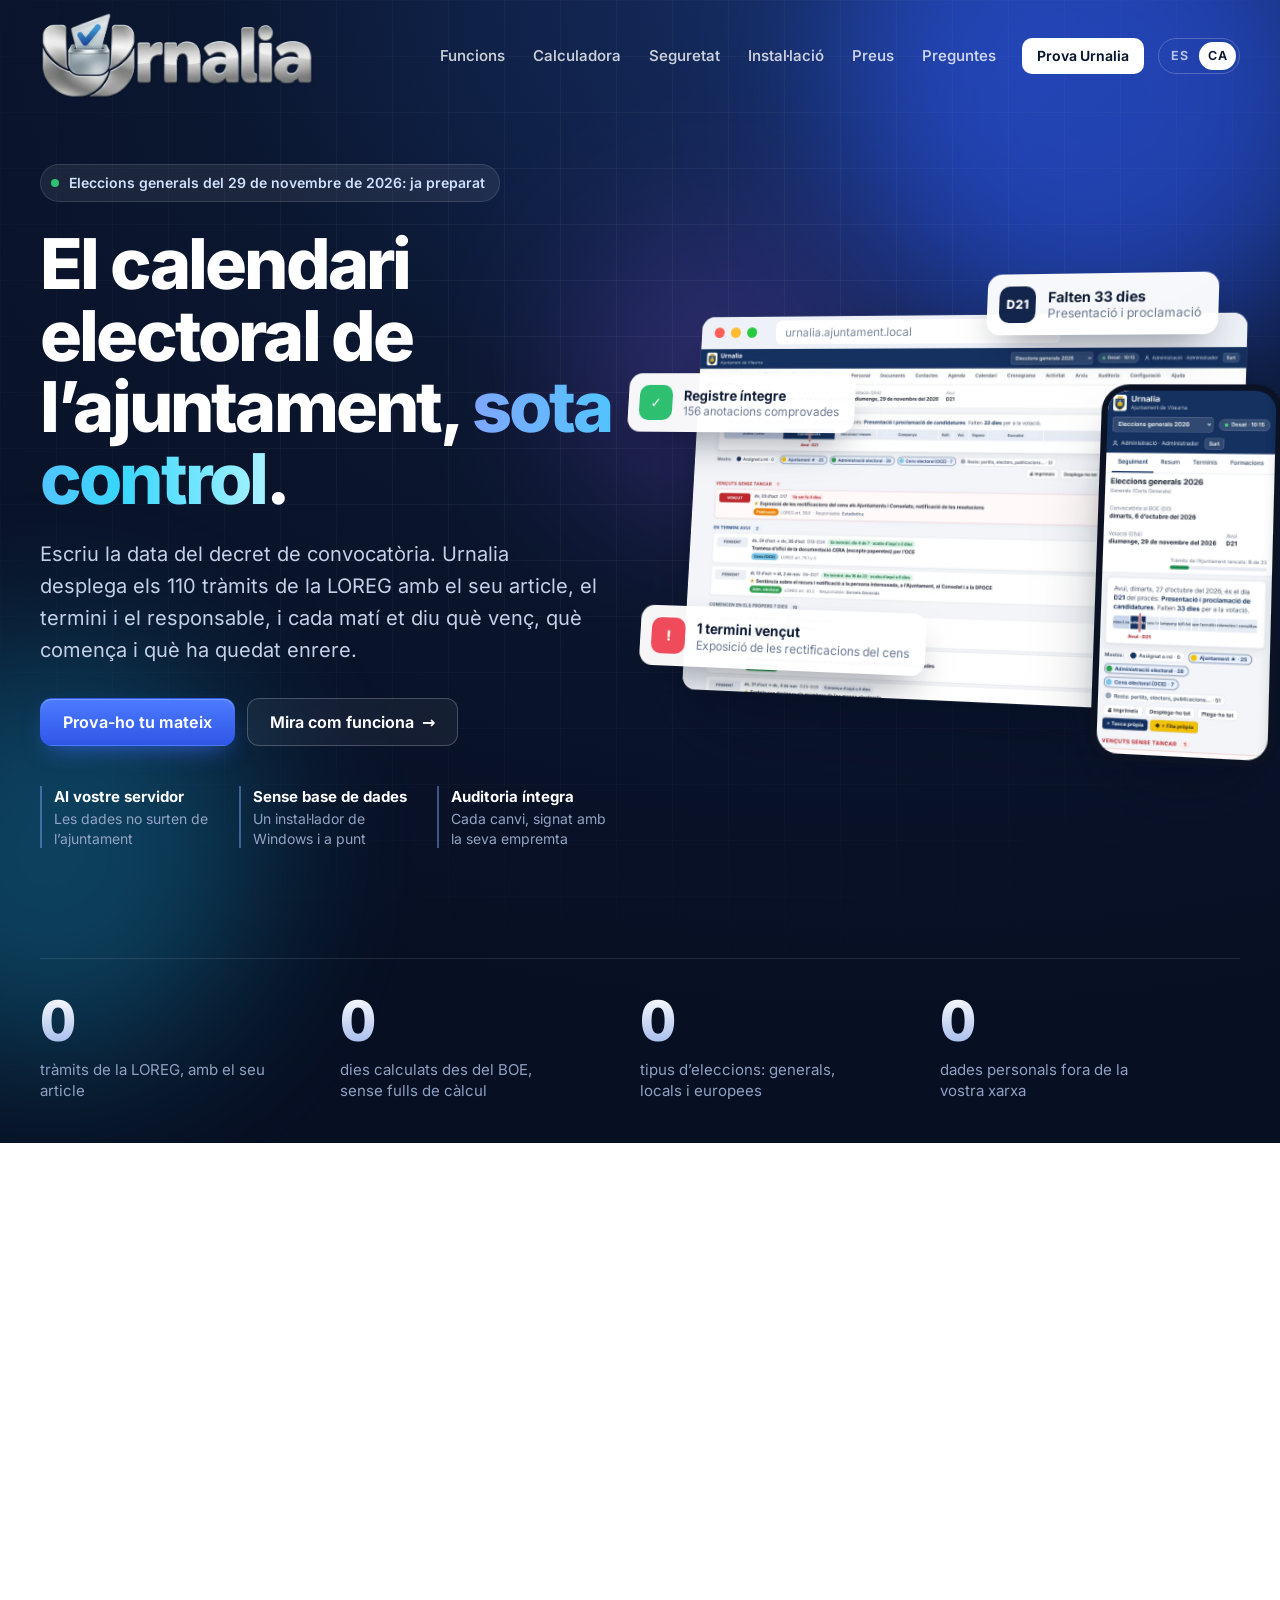
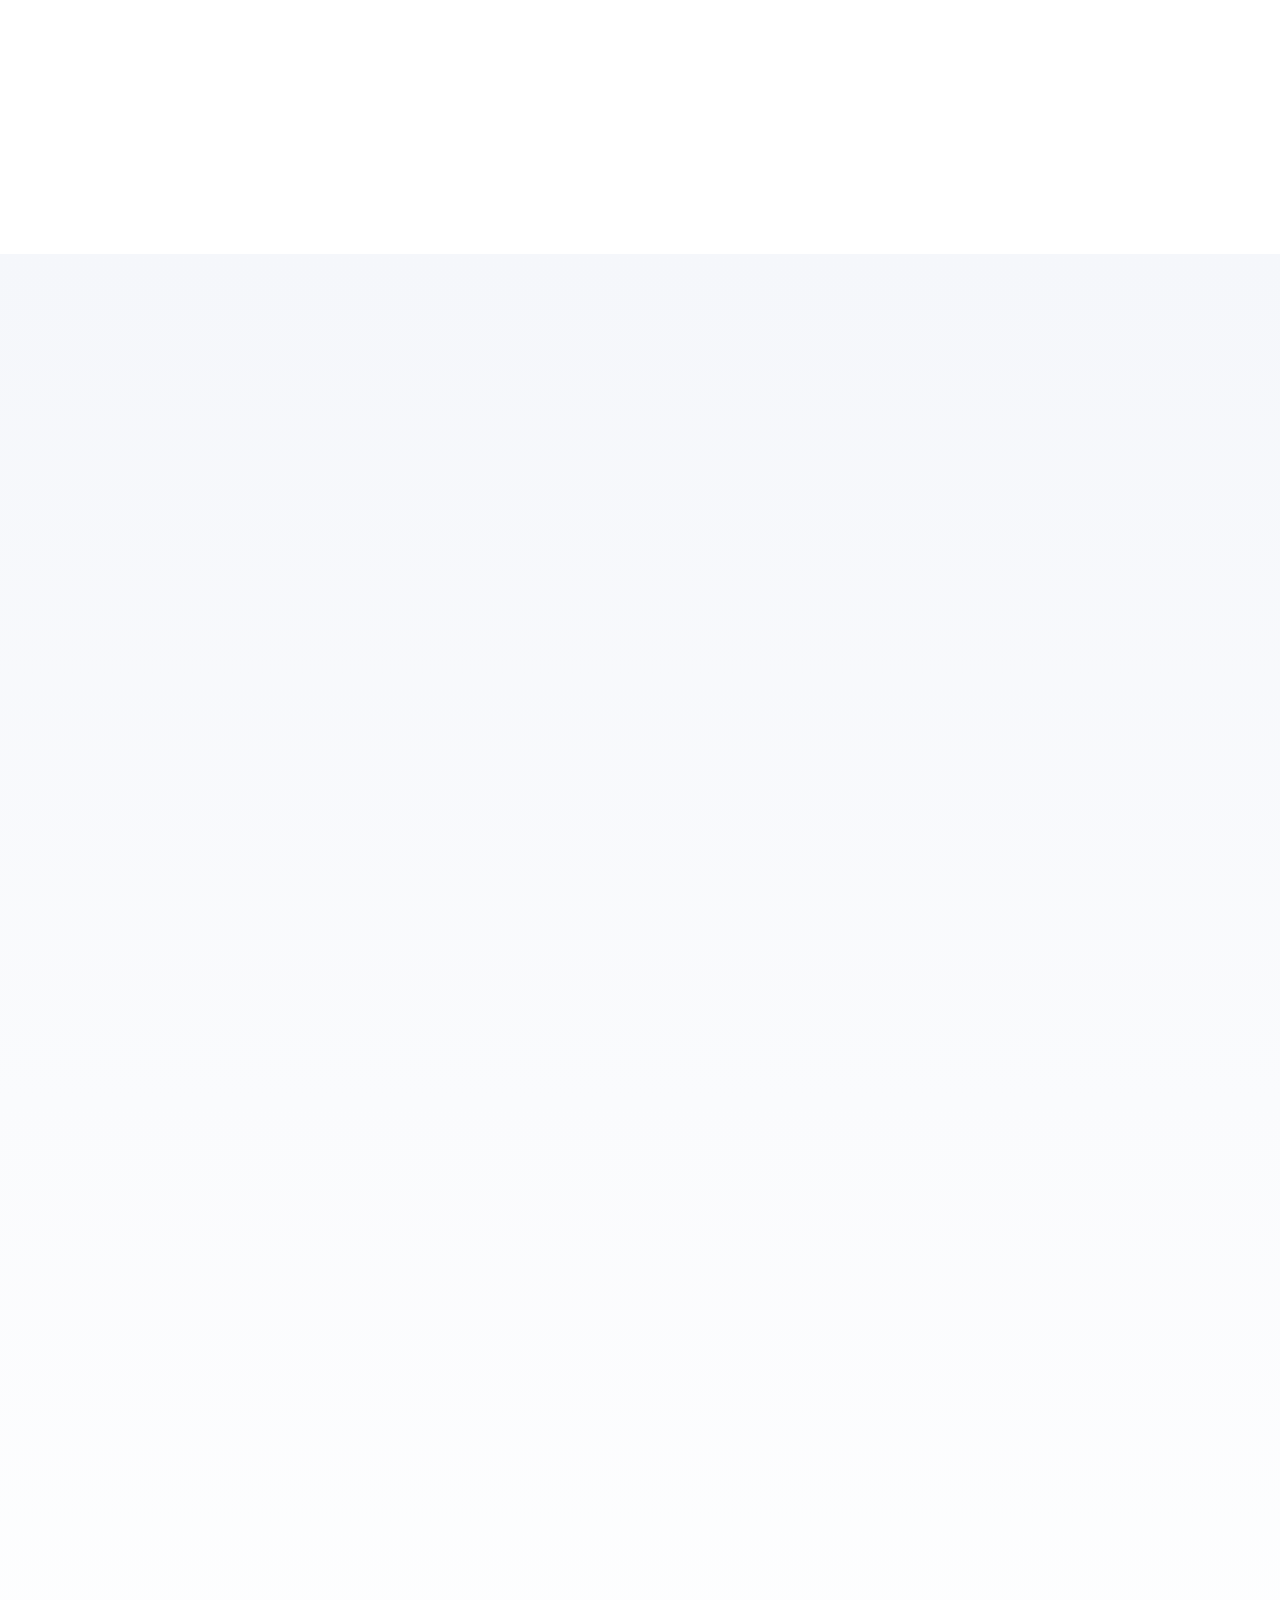
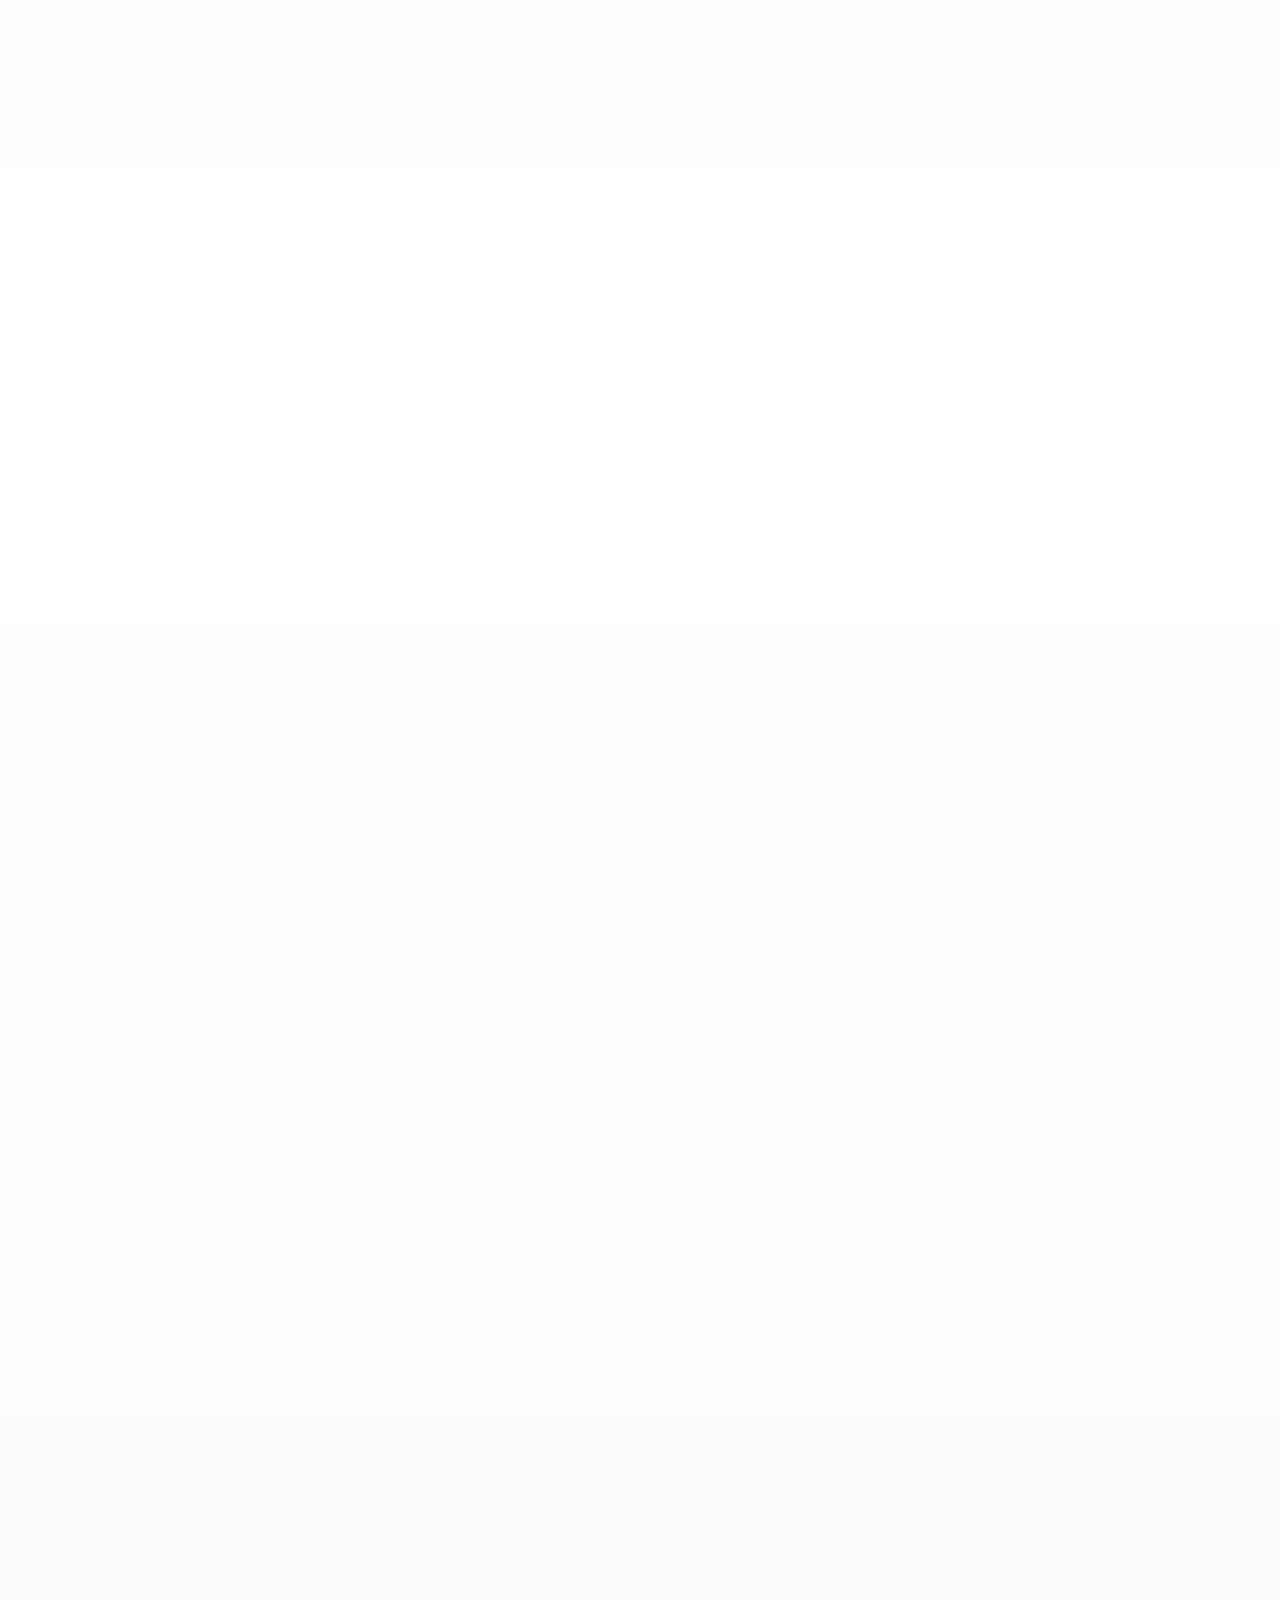
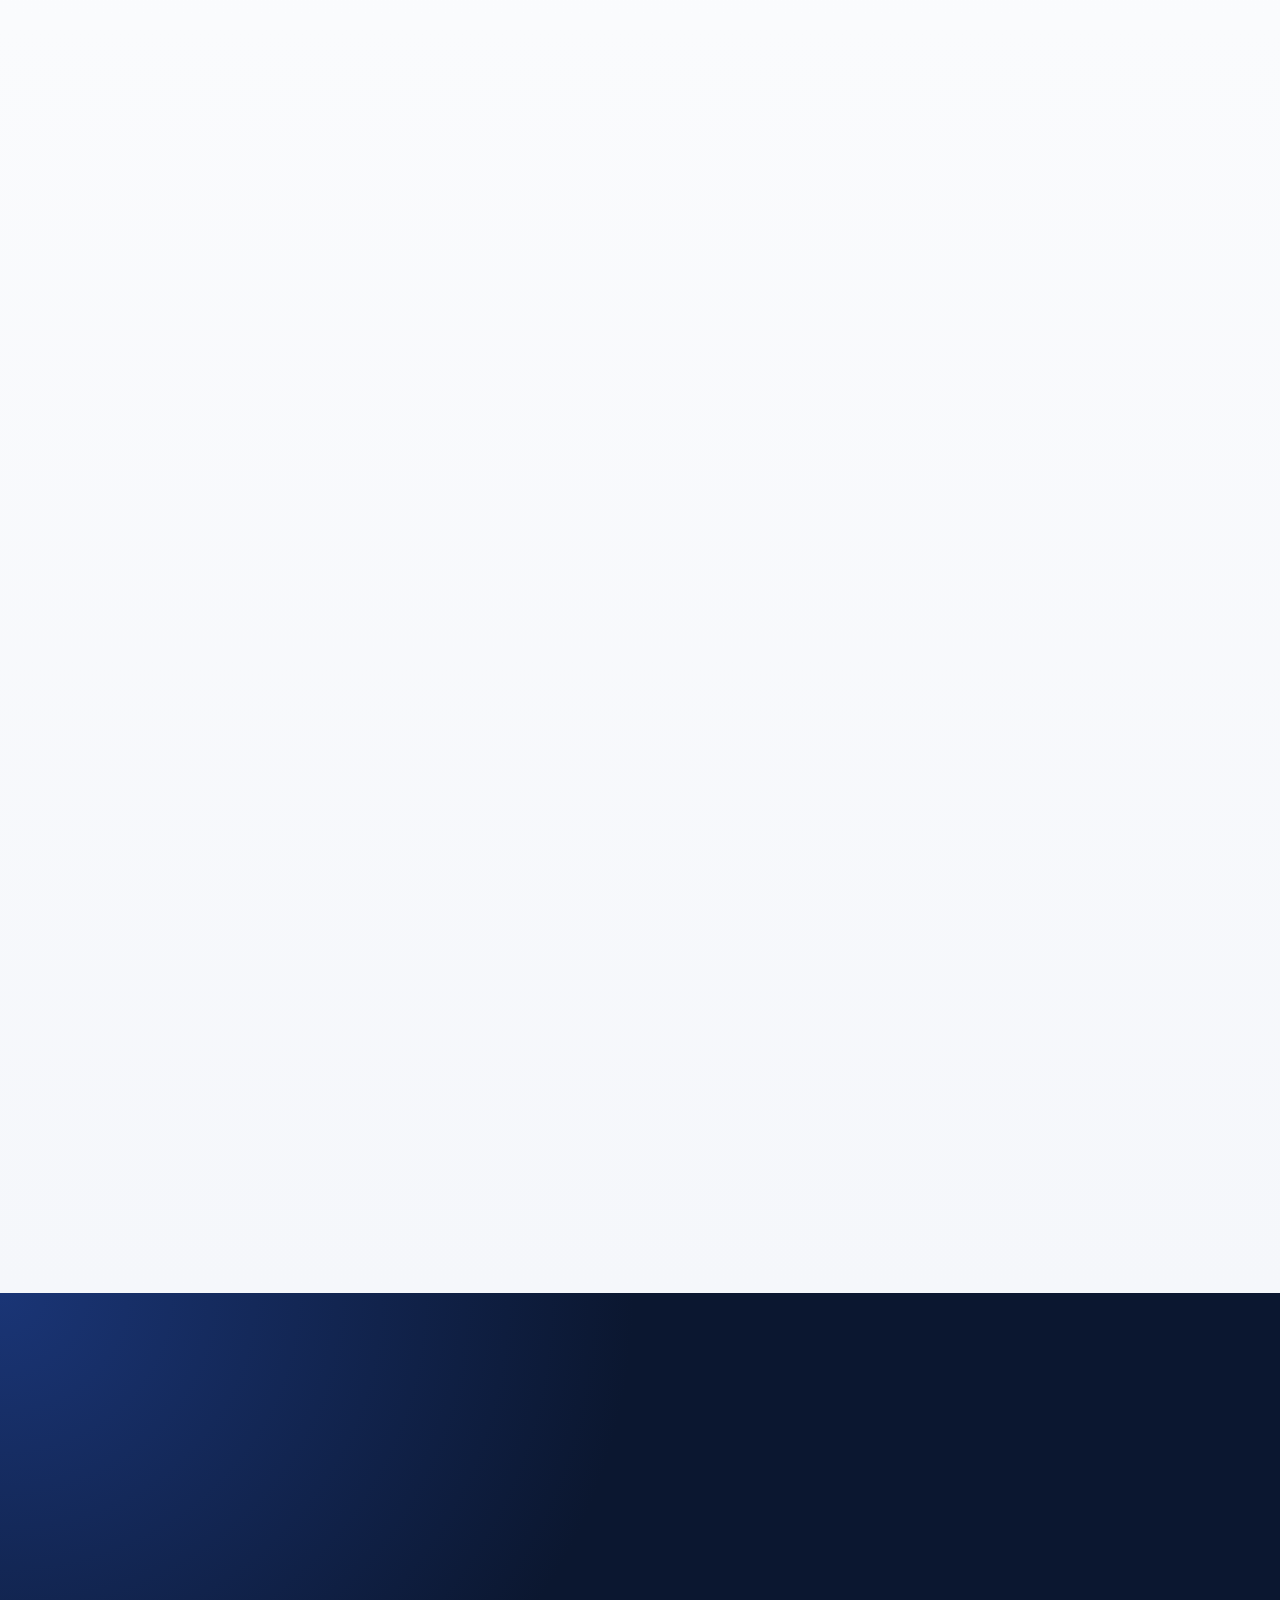
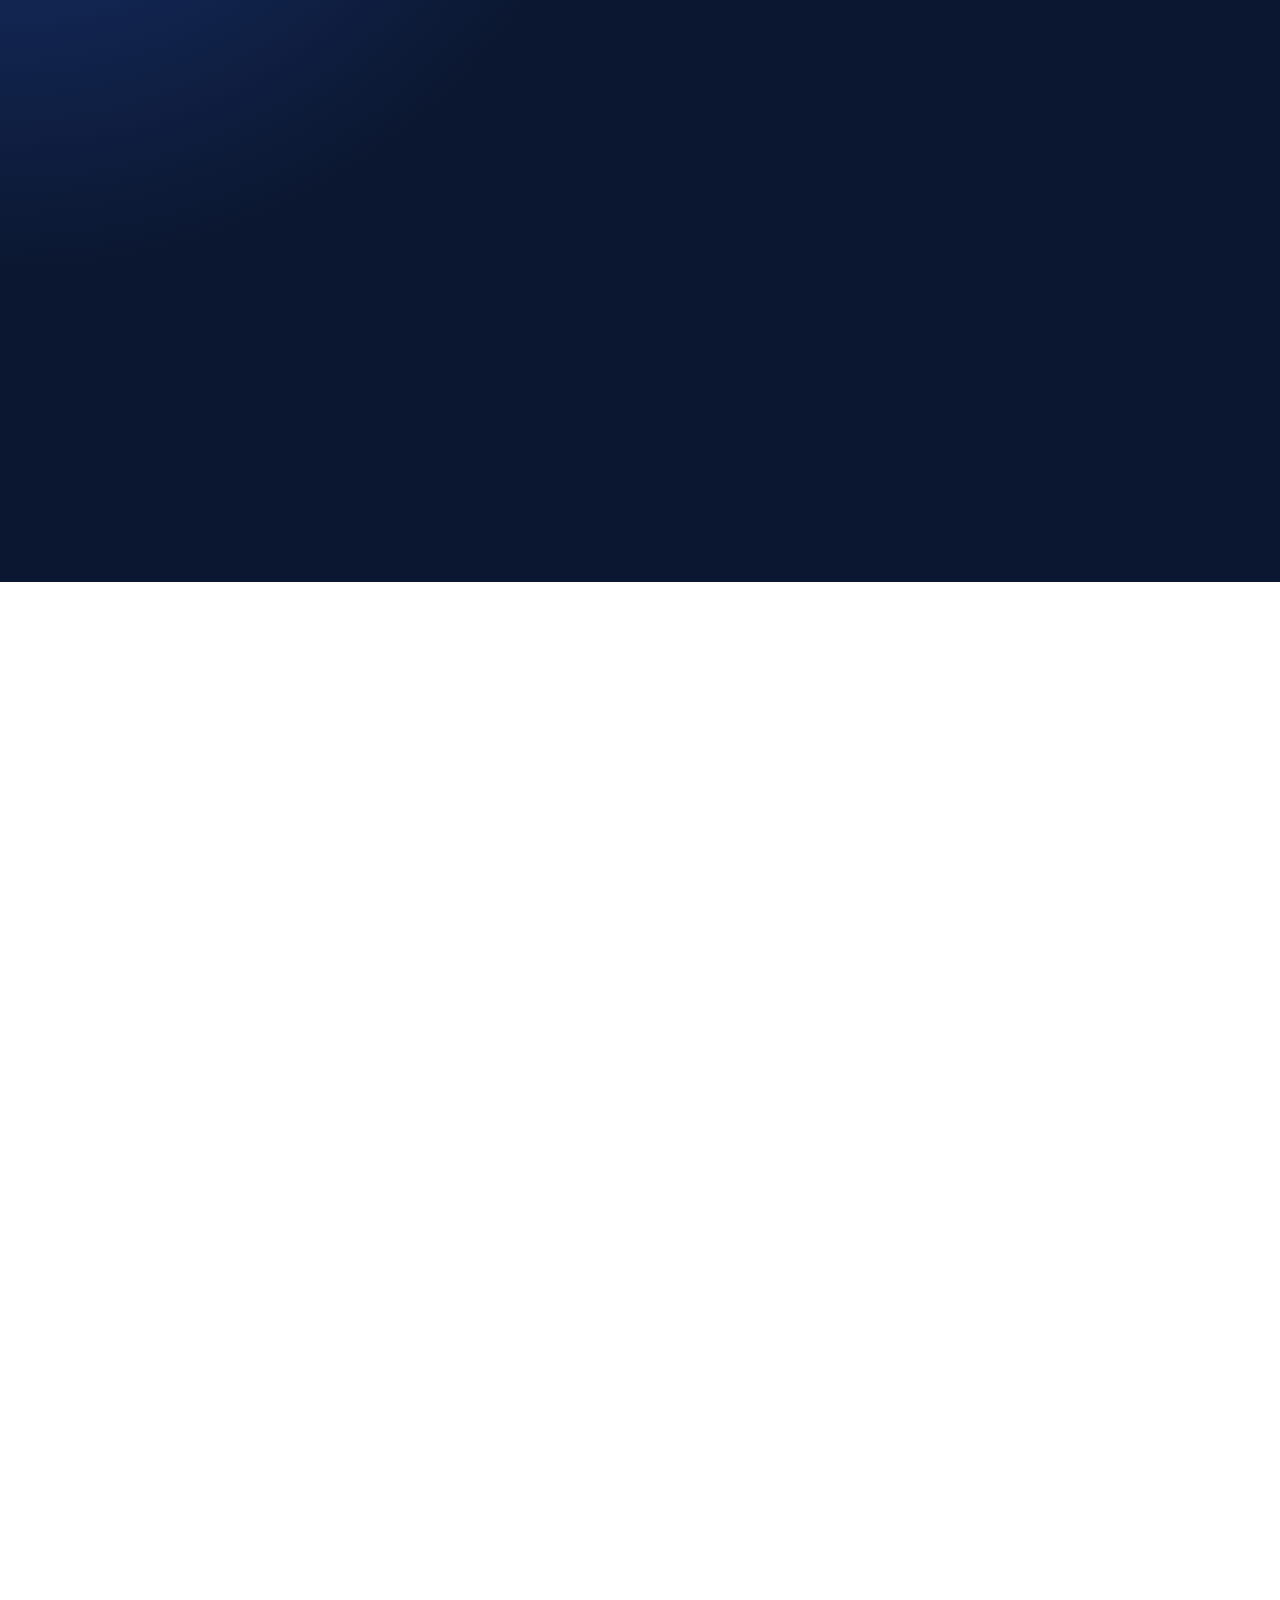
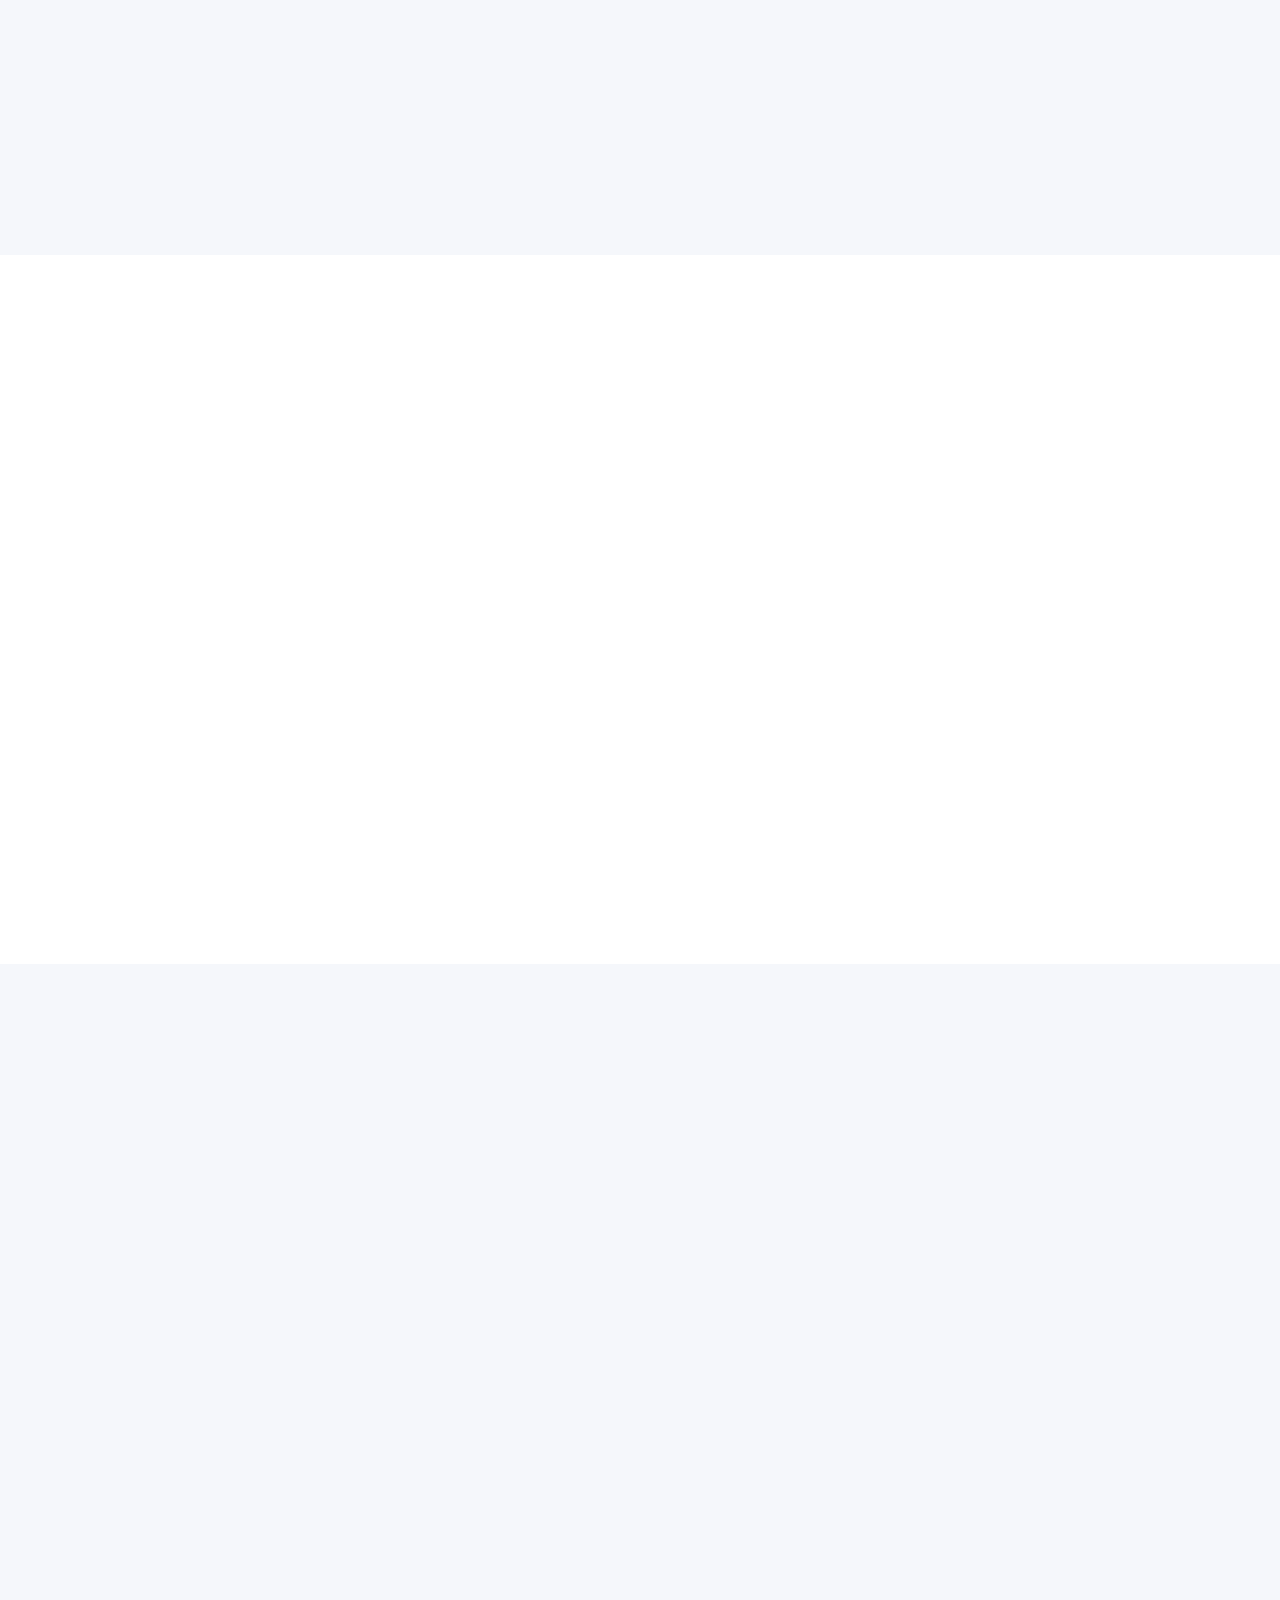
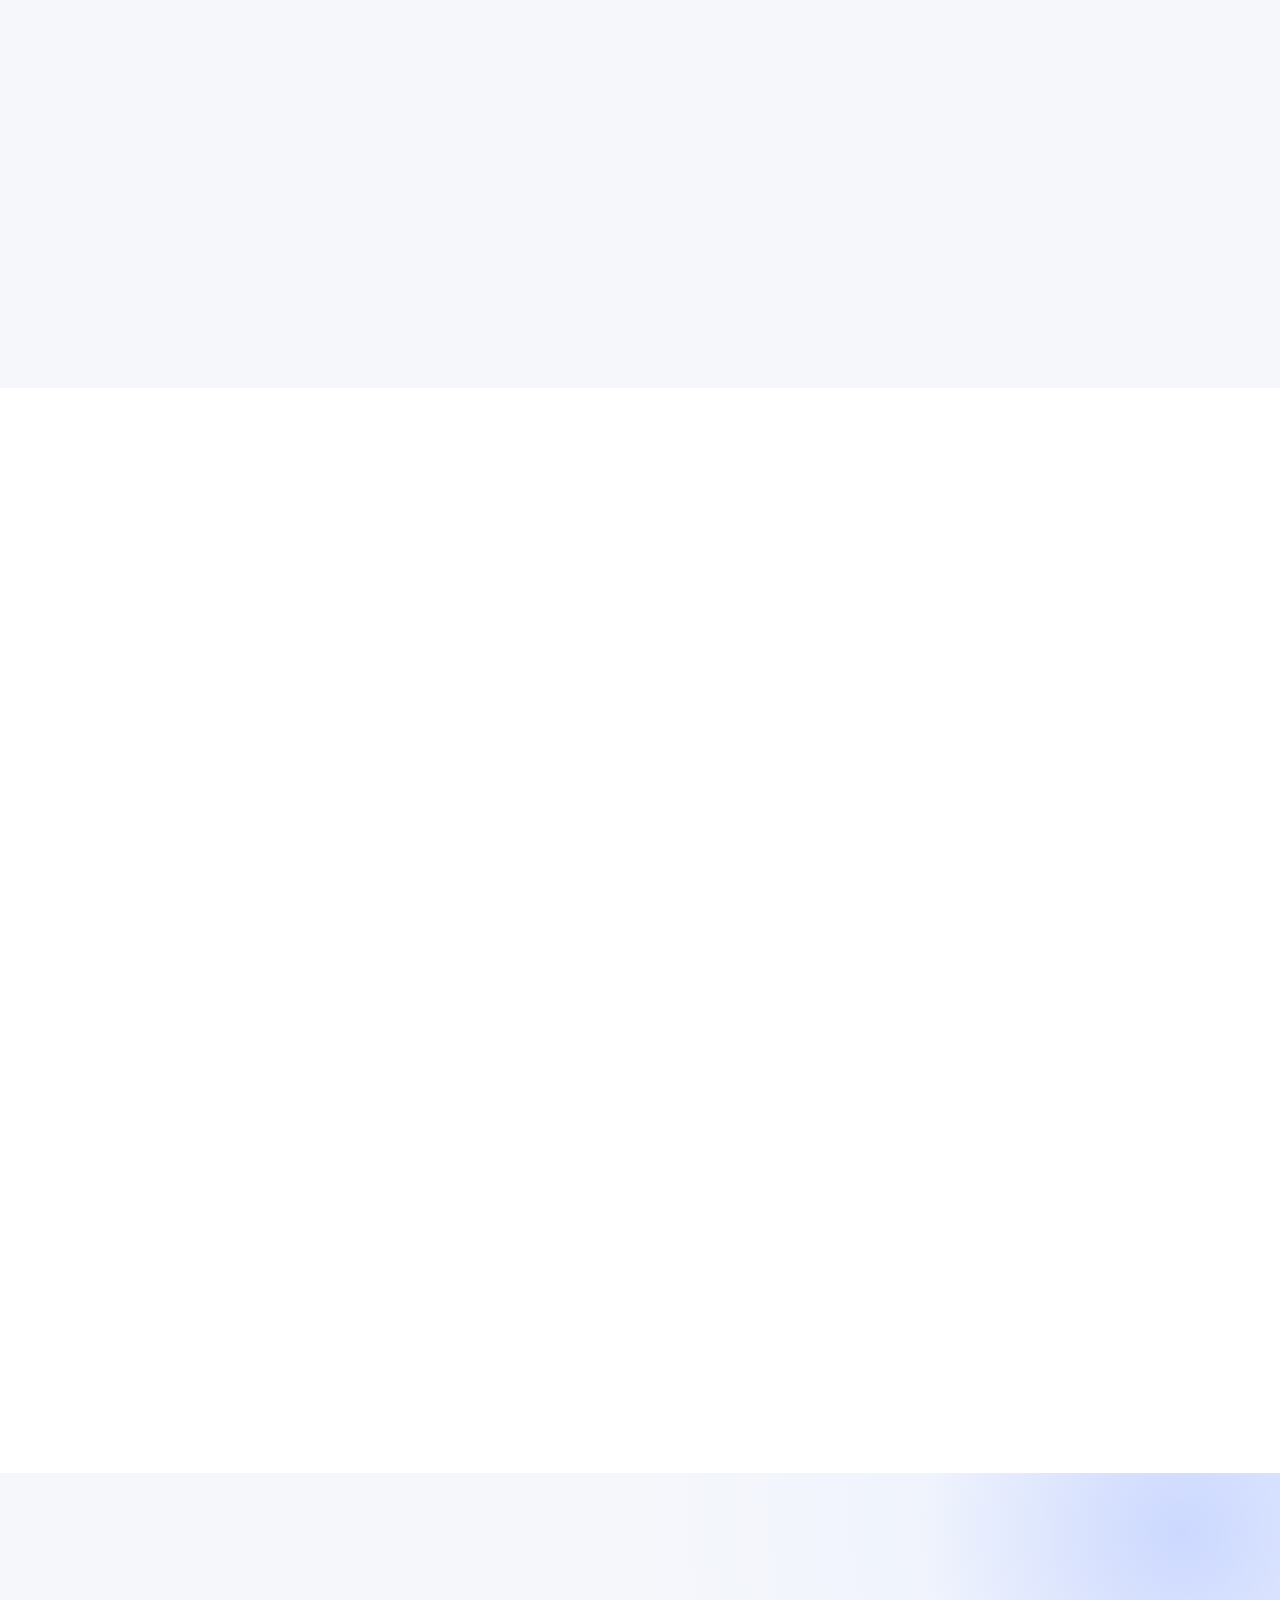
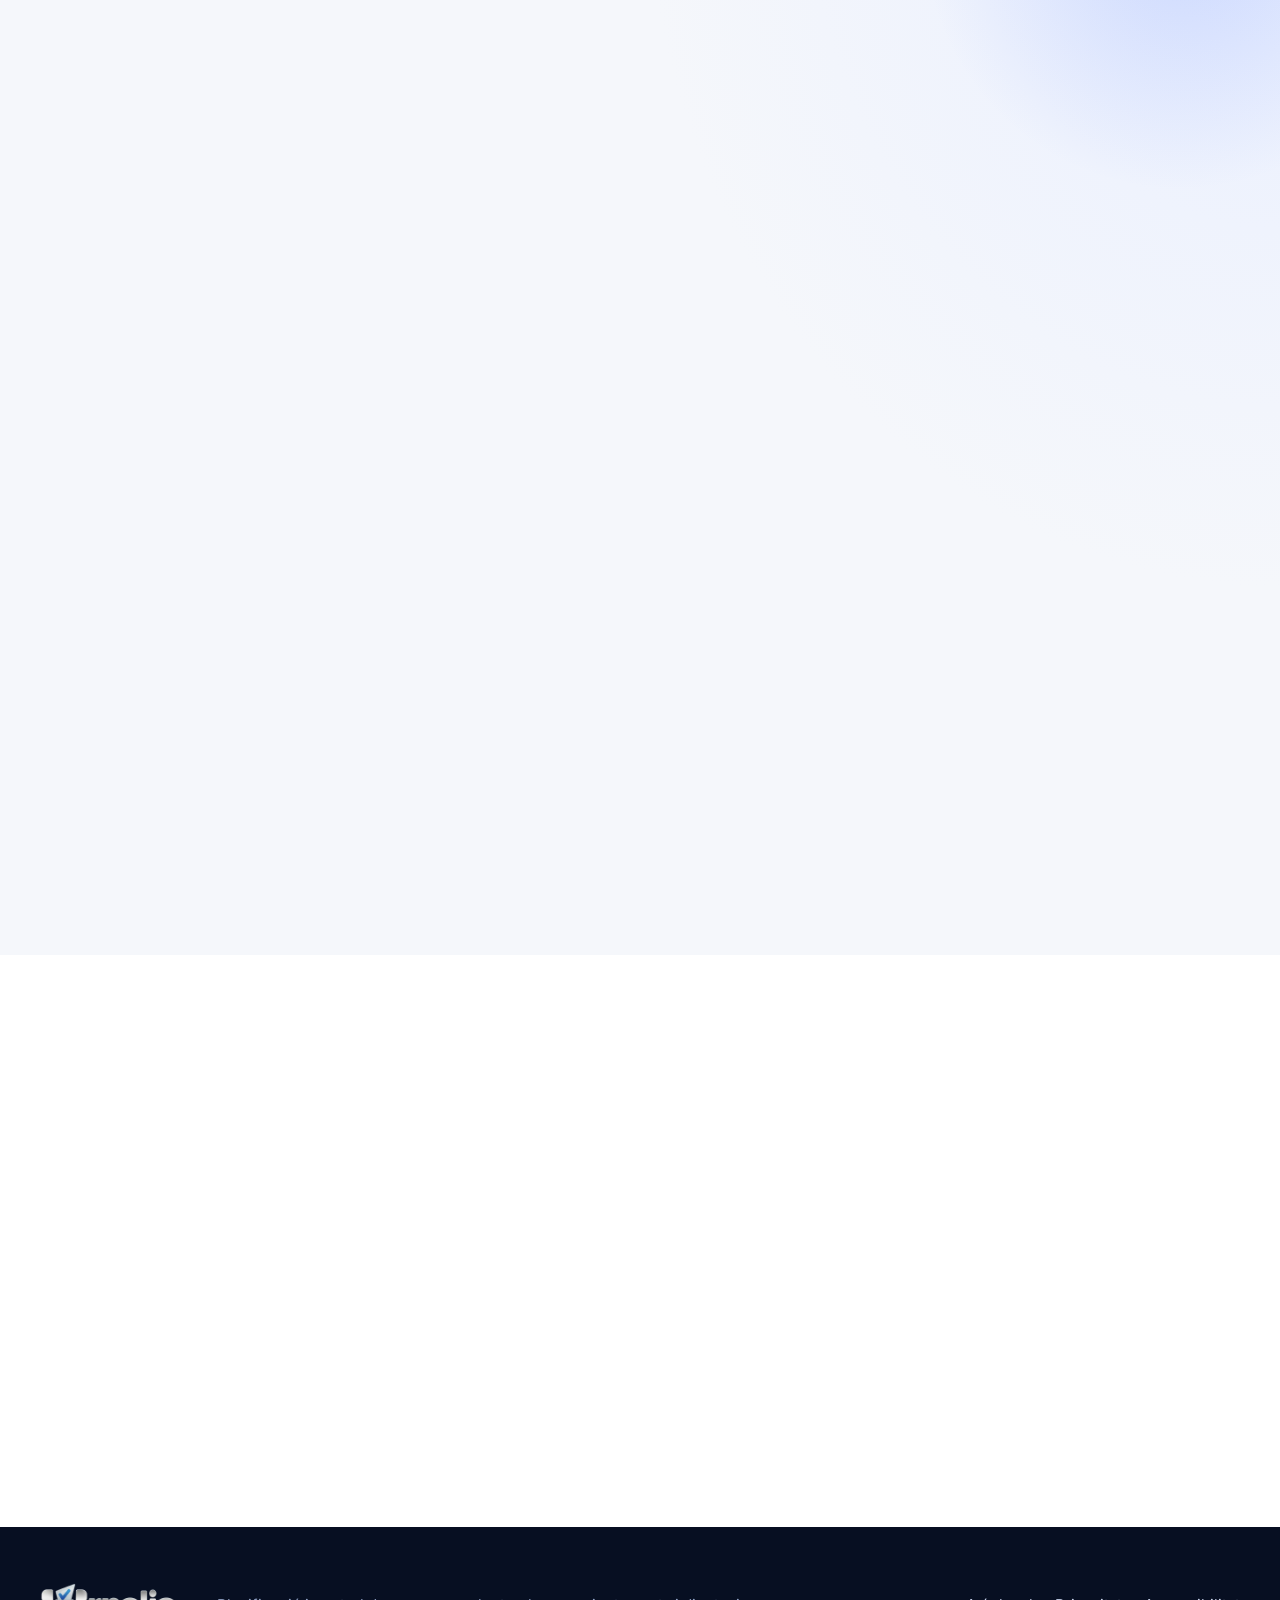
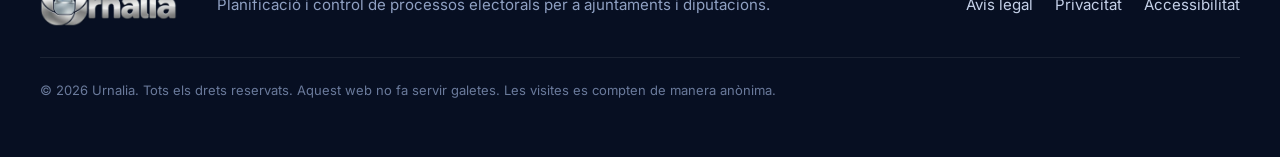
==== commit c1c7f933: "Estadísticas de visitas sin cookies (GoatCounter) y privacidad actualizada Co-Authored-By: Claude Op" ====
--- a/ca/index.html
+++ b/ca/index.html
@@ -3,7 +3,7 @@
 <head>
 <meta charset="utf-8">
 <meta name="viewport" content="width=device-width, initial-scale=1">
-<meta http-equiv="Content-Security-Policy" content="default-src 'none'; script-src 'self'; style-src 'self'; img-src 'self' data:; font-src 'self'; connect-src 'none'; manifest-src 'self'; base-uri 'none'; form-action 'none'; object-src 'none'; upgrade-insecure-requests">
+<meta http-equiv="Content-Security-Policy" content="default-src 'none'; script-src 'self'; style-src 'self'; img-src 'self' data: https://urnalia.goatcounter.com; font-src 'self'; connect-src https://urnalia.goatcounter.com; manifest-src 'self'; base-uri 'none'; form-action 'none'; object-src 'none'; upgrade-insecure-requests">
 <meta name="referrer" content="strict-origin-when-cross-origin">
 <title>Urnalia · Planificació i control de processos electorals per a ajuntaments</title>
 <meta name="description" content="Urnalia calcula els terminis de la LOREG des de la convocatòria, avisa del que toca cada dia i ordena formacions, locals, meses, documents i personal. S’instal·la als servidors de l’ajuntament.">
@@ -381,7 +381,7 @@
     <div class="brand"><img class="brand-logo" src="/img/urnalia-logo.webp" alt="Urnalia" width="137" height="44"></div>
     <p>Planificació i control de processos electorals per a ajuntaments i diputacions.</p>
     <nav aria-label="Legal"><a href="/ca/avis-legal.html">Avís legal</a><a href="/ca/privacitat.html">Privacitat</a><a href="/ca/accessibilitat.html">Accessibilitat</a></nav>
-    <p class="copy">© 2026 Urnalia. Tots els drets reservats. Aquest web no fa servir galetes ni recull dades.</p>
+    <p class="copy">© 2026 Urnalia. Tots els drets reservats. Aquest web no fa servir galetes. Les visites es compten de manera anònima.</p>
   </div>
 </footer>
 
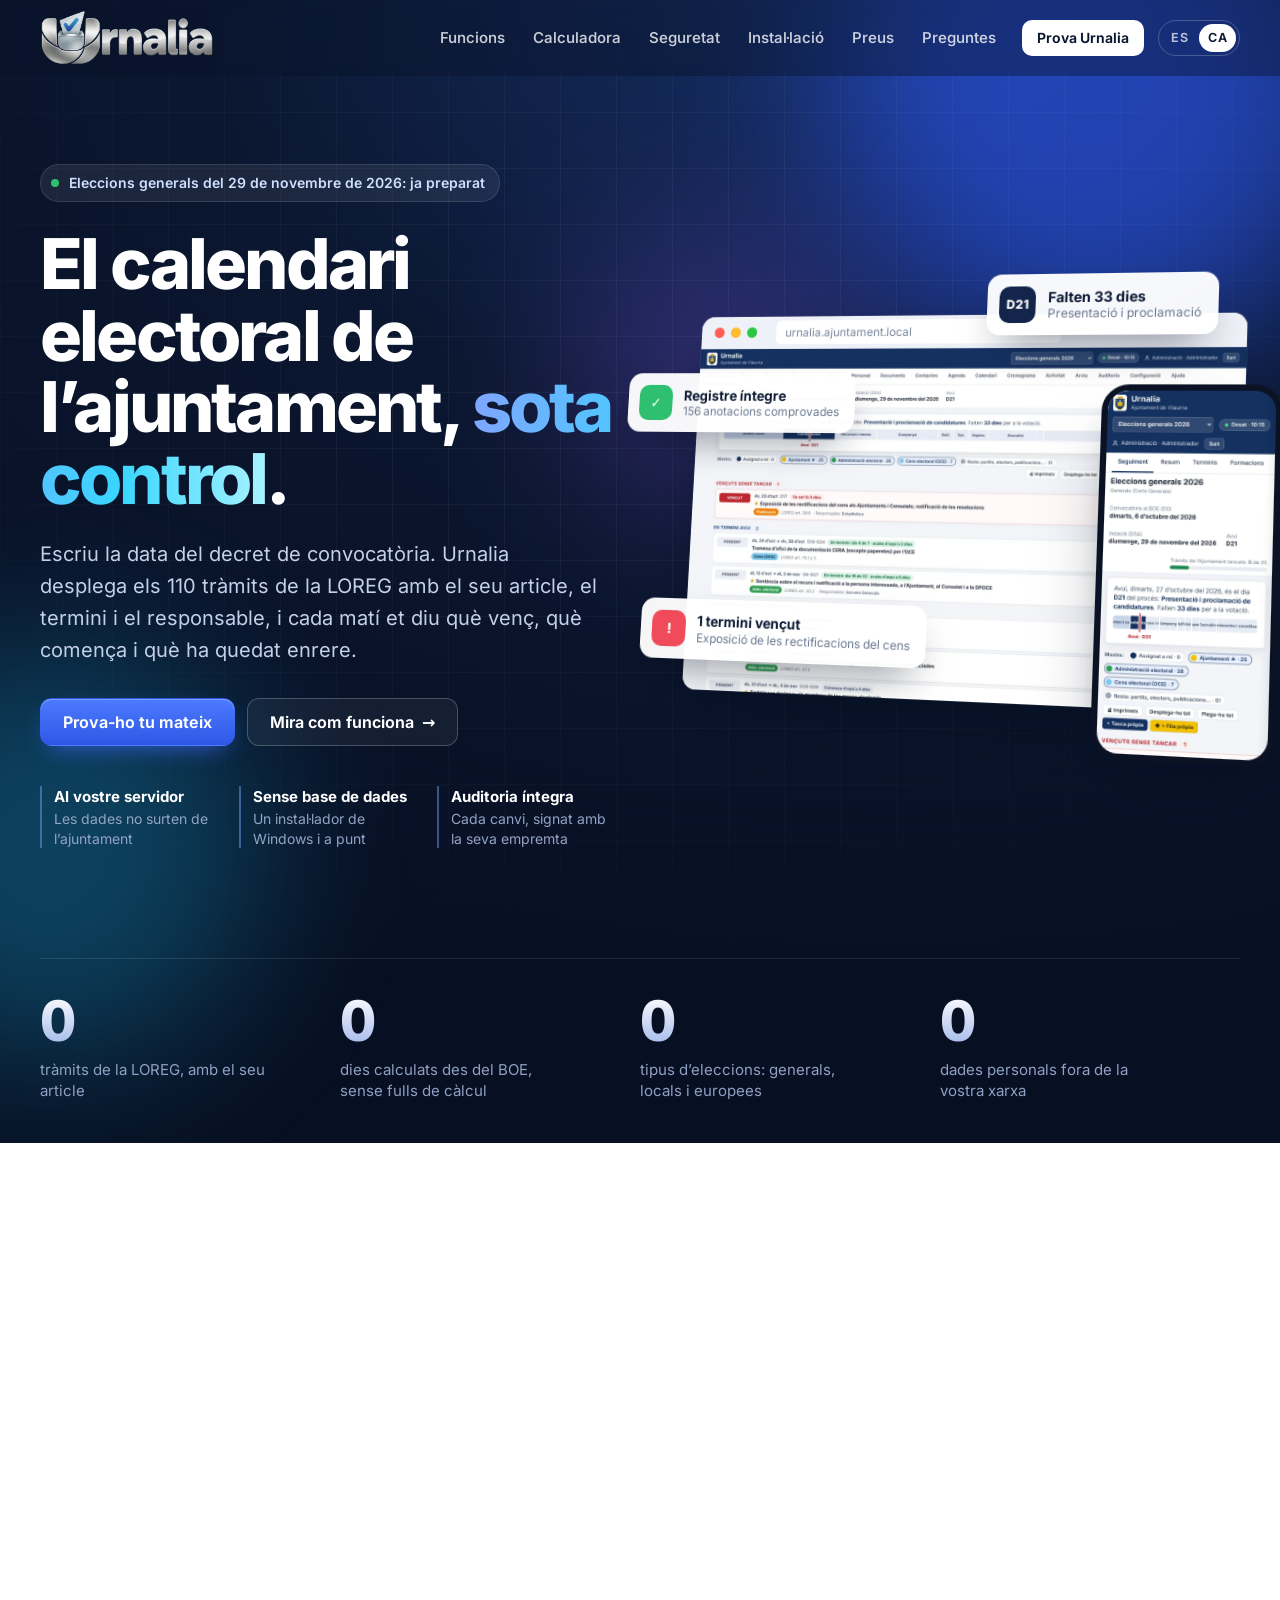
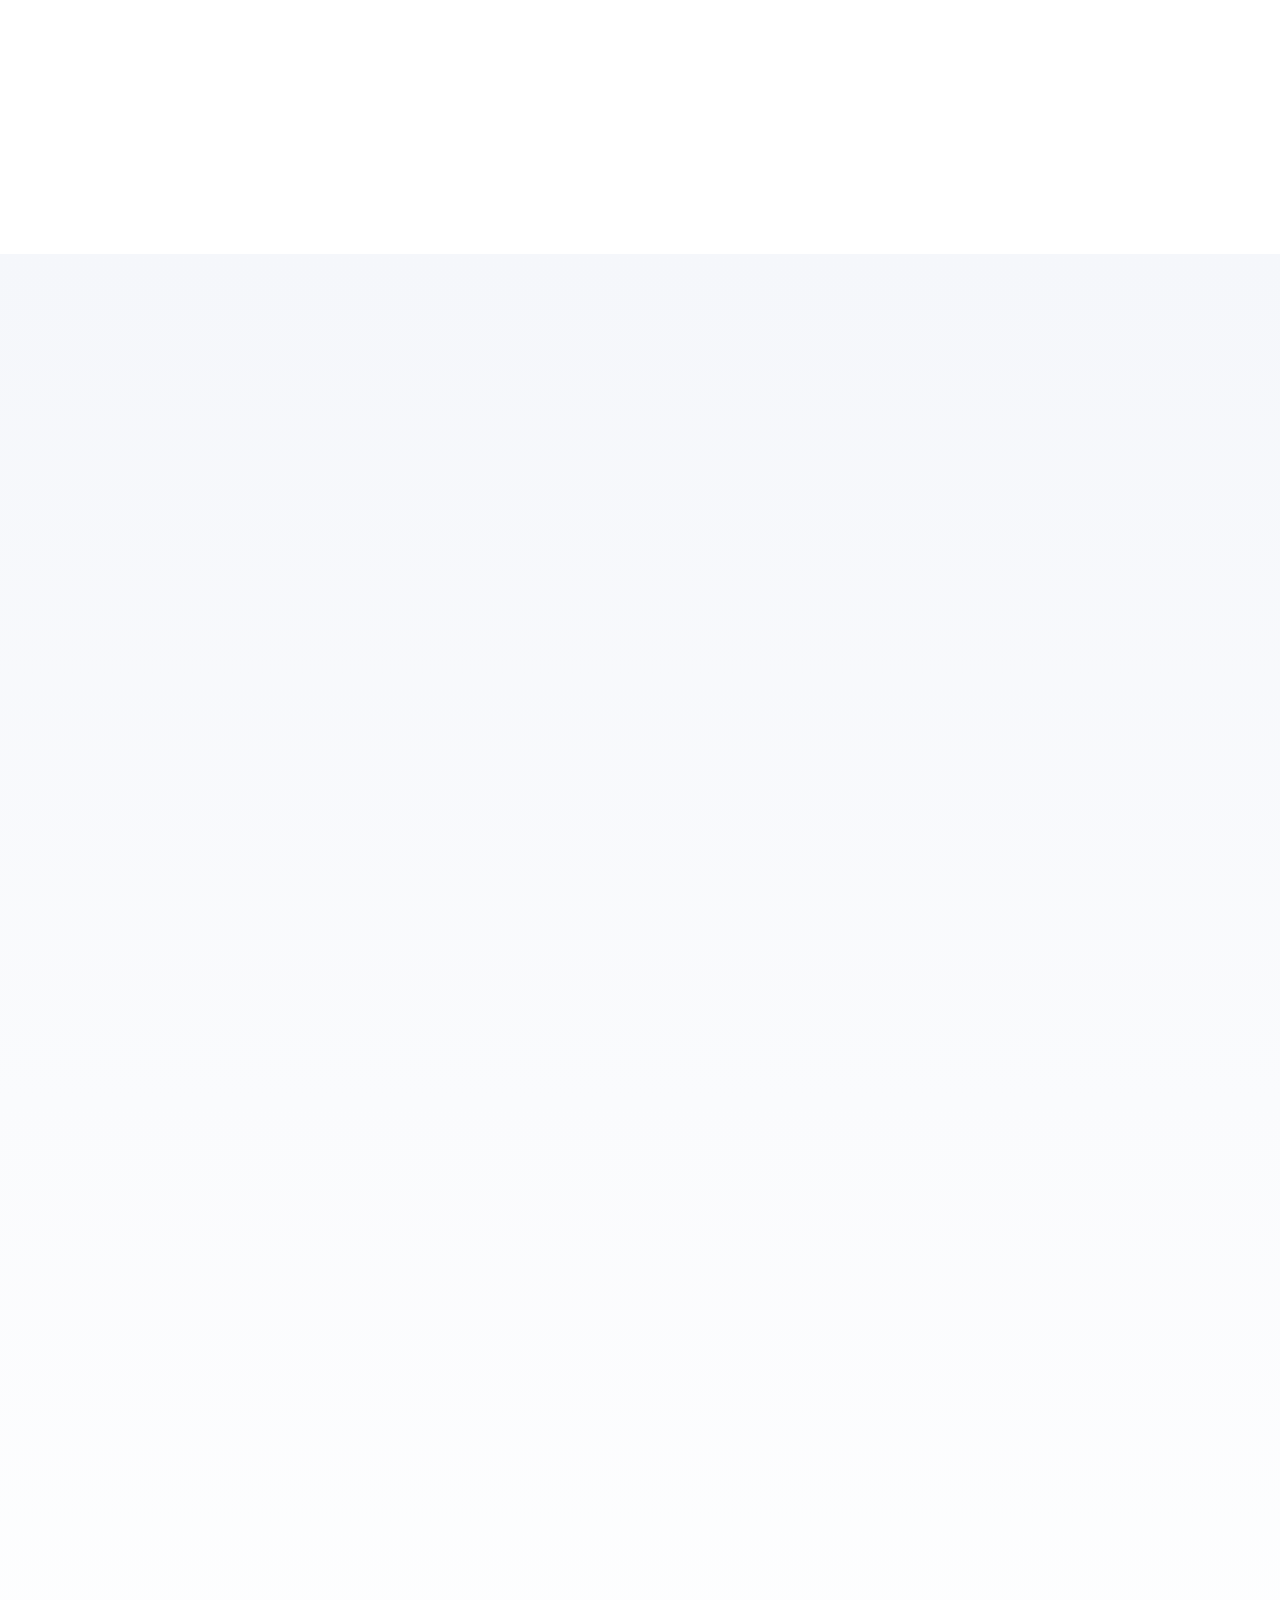
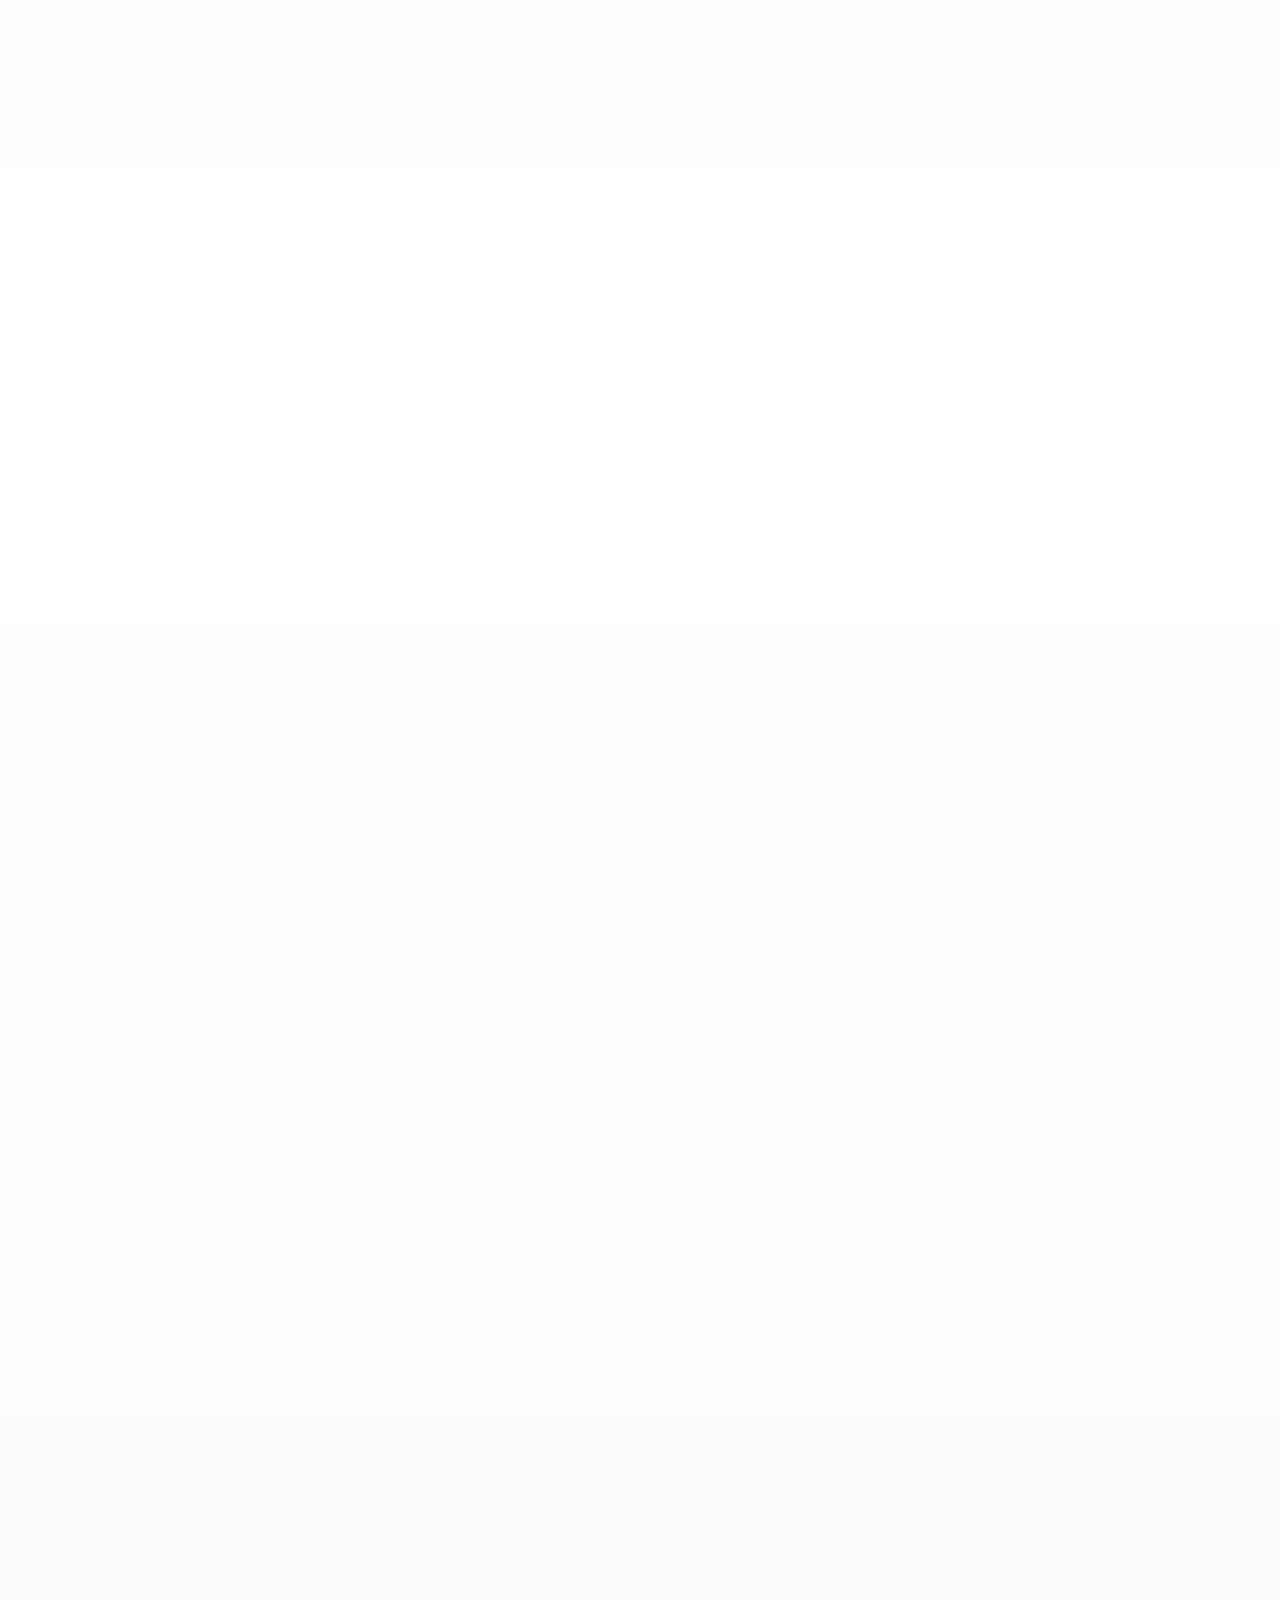
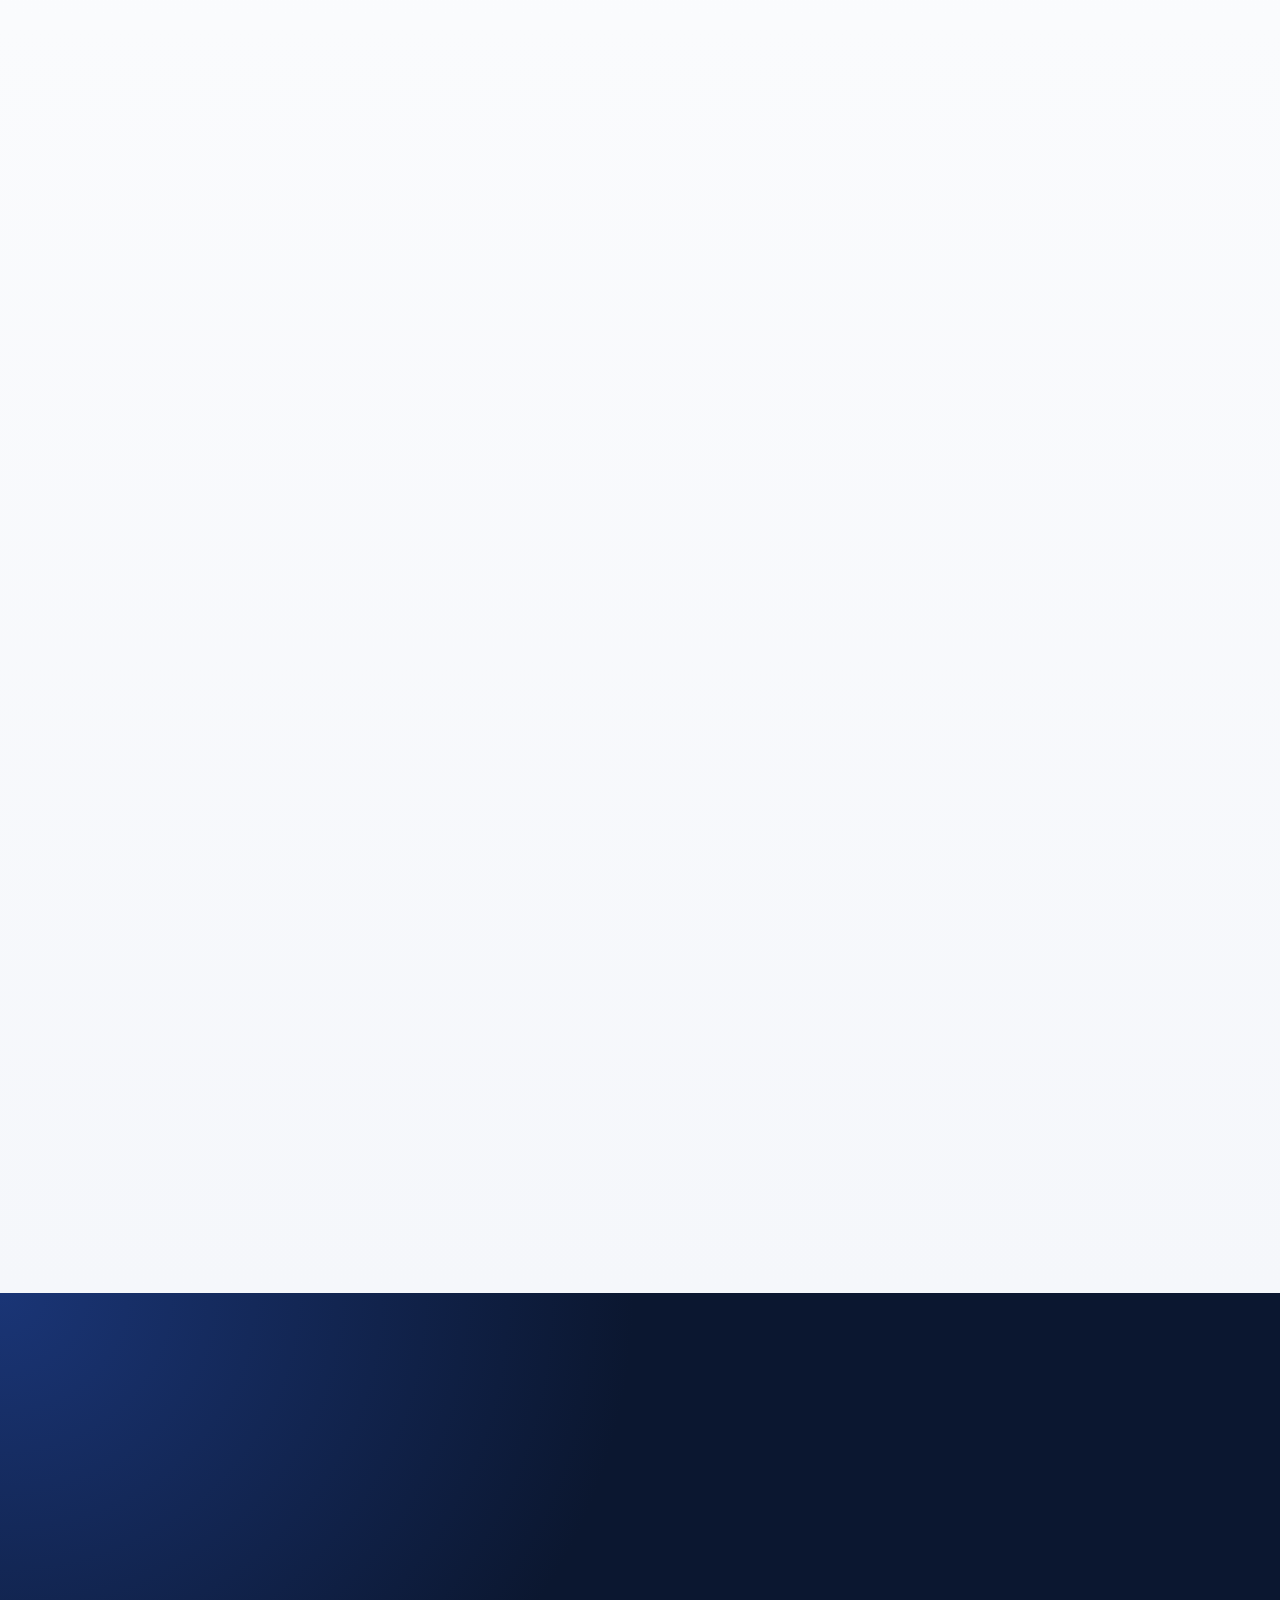
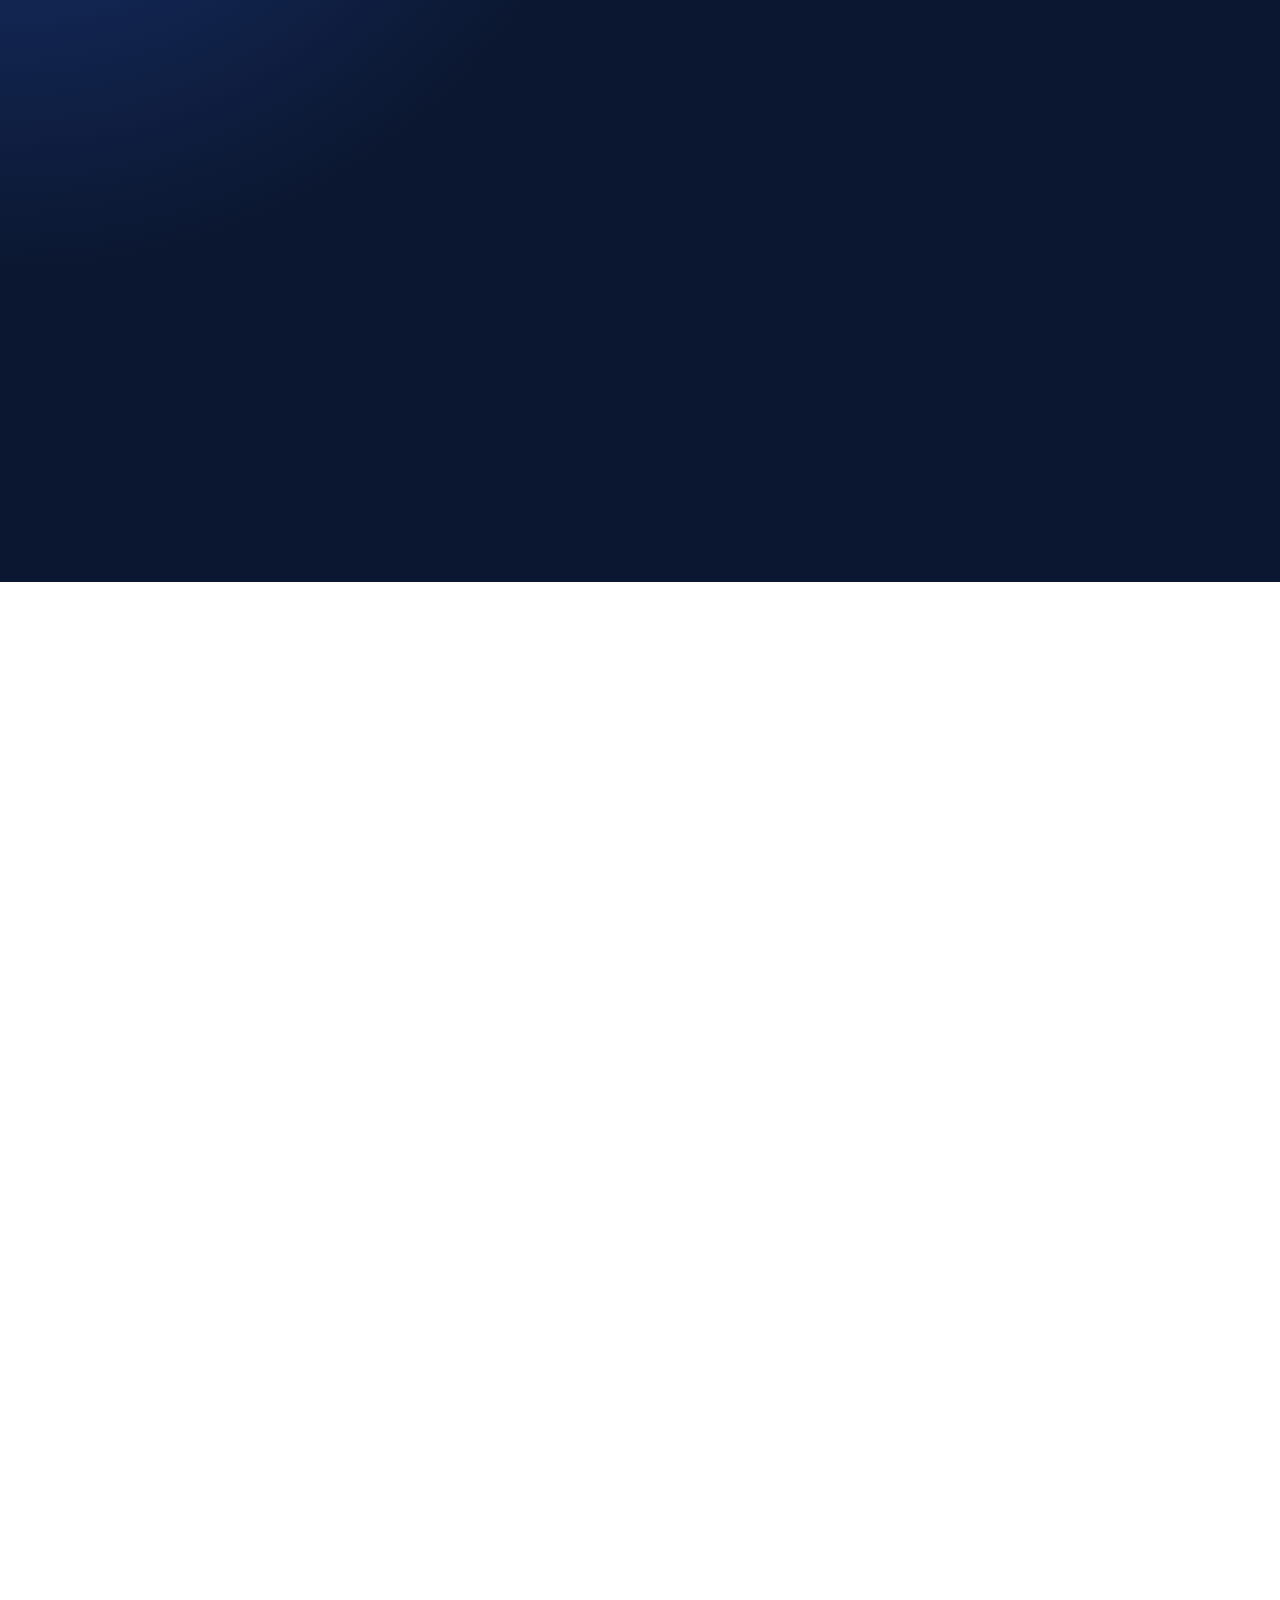
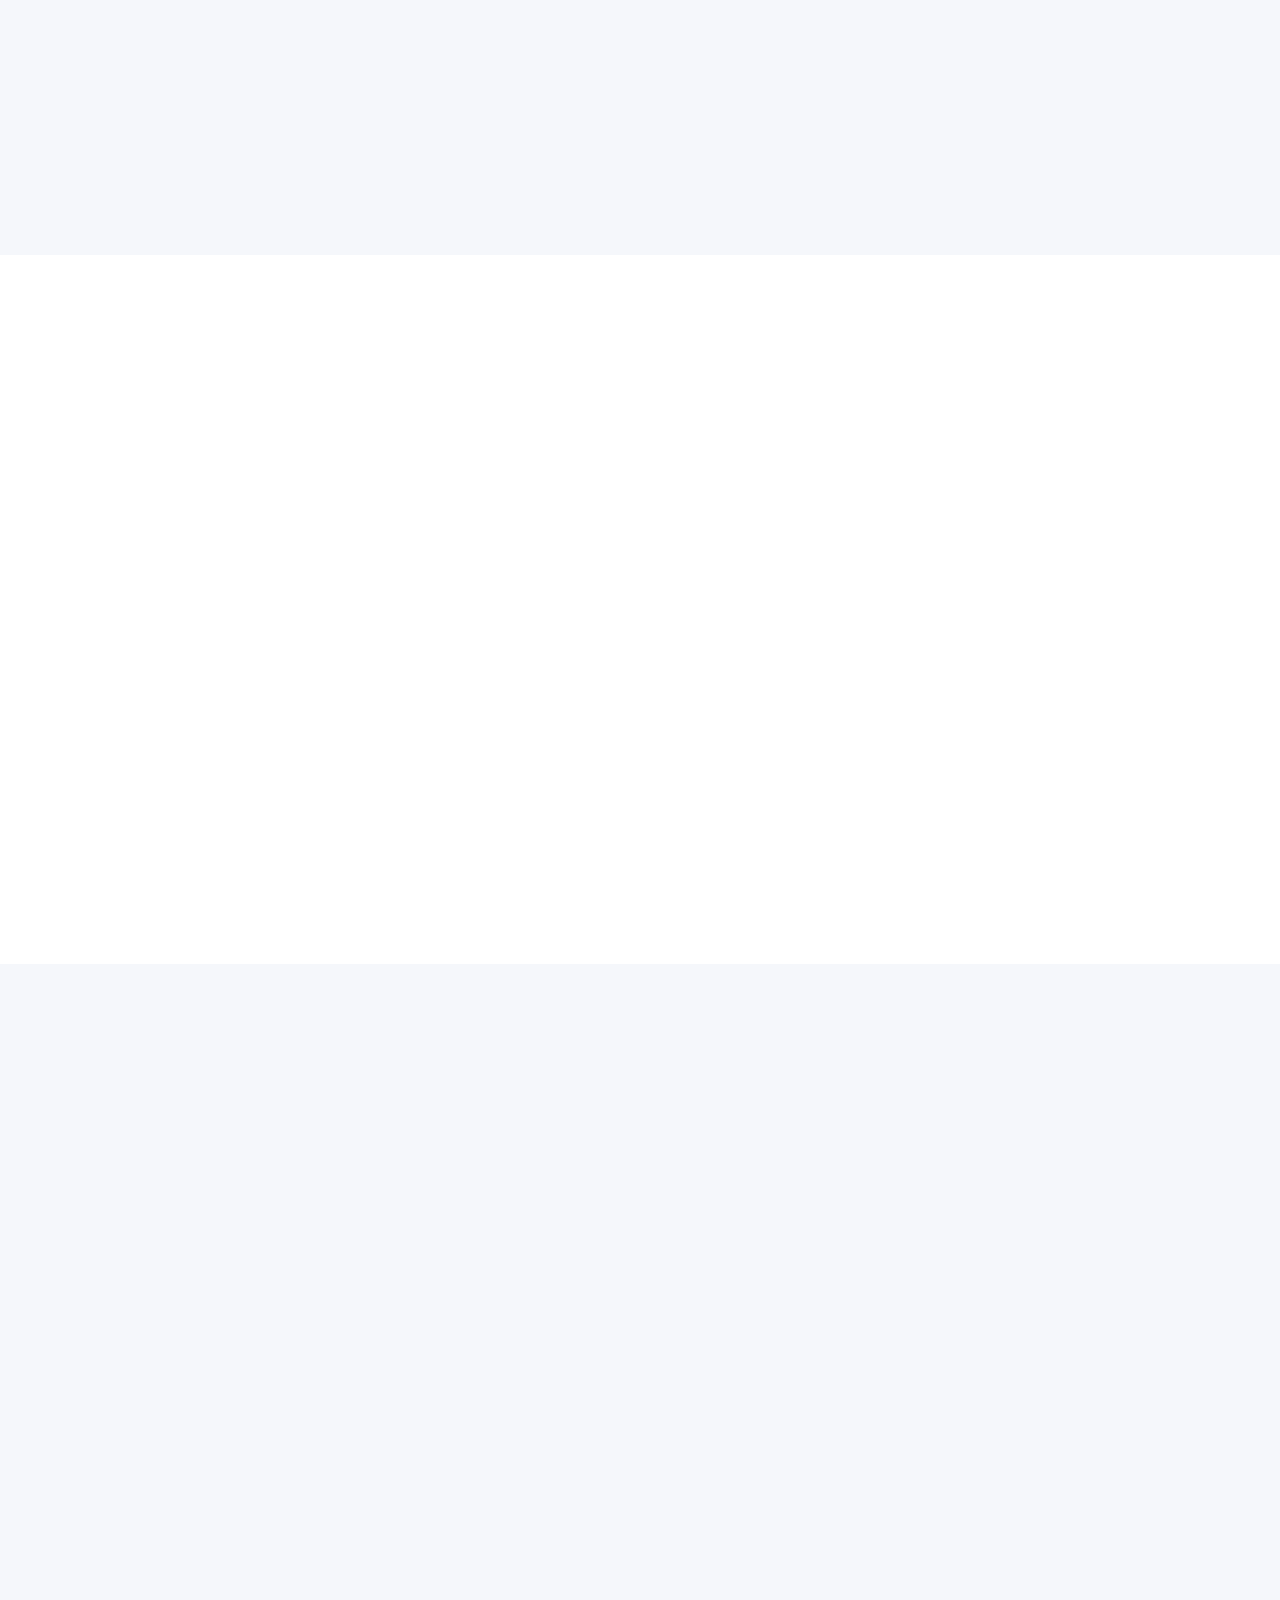
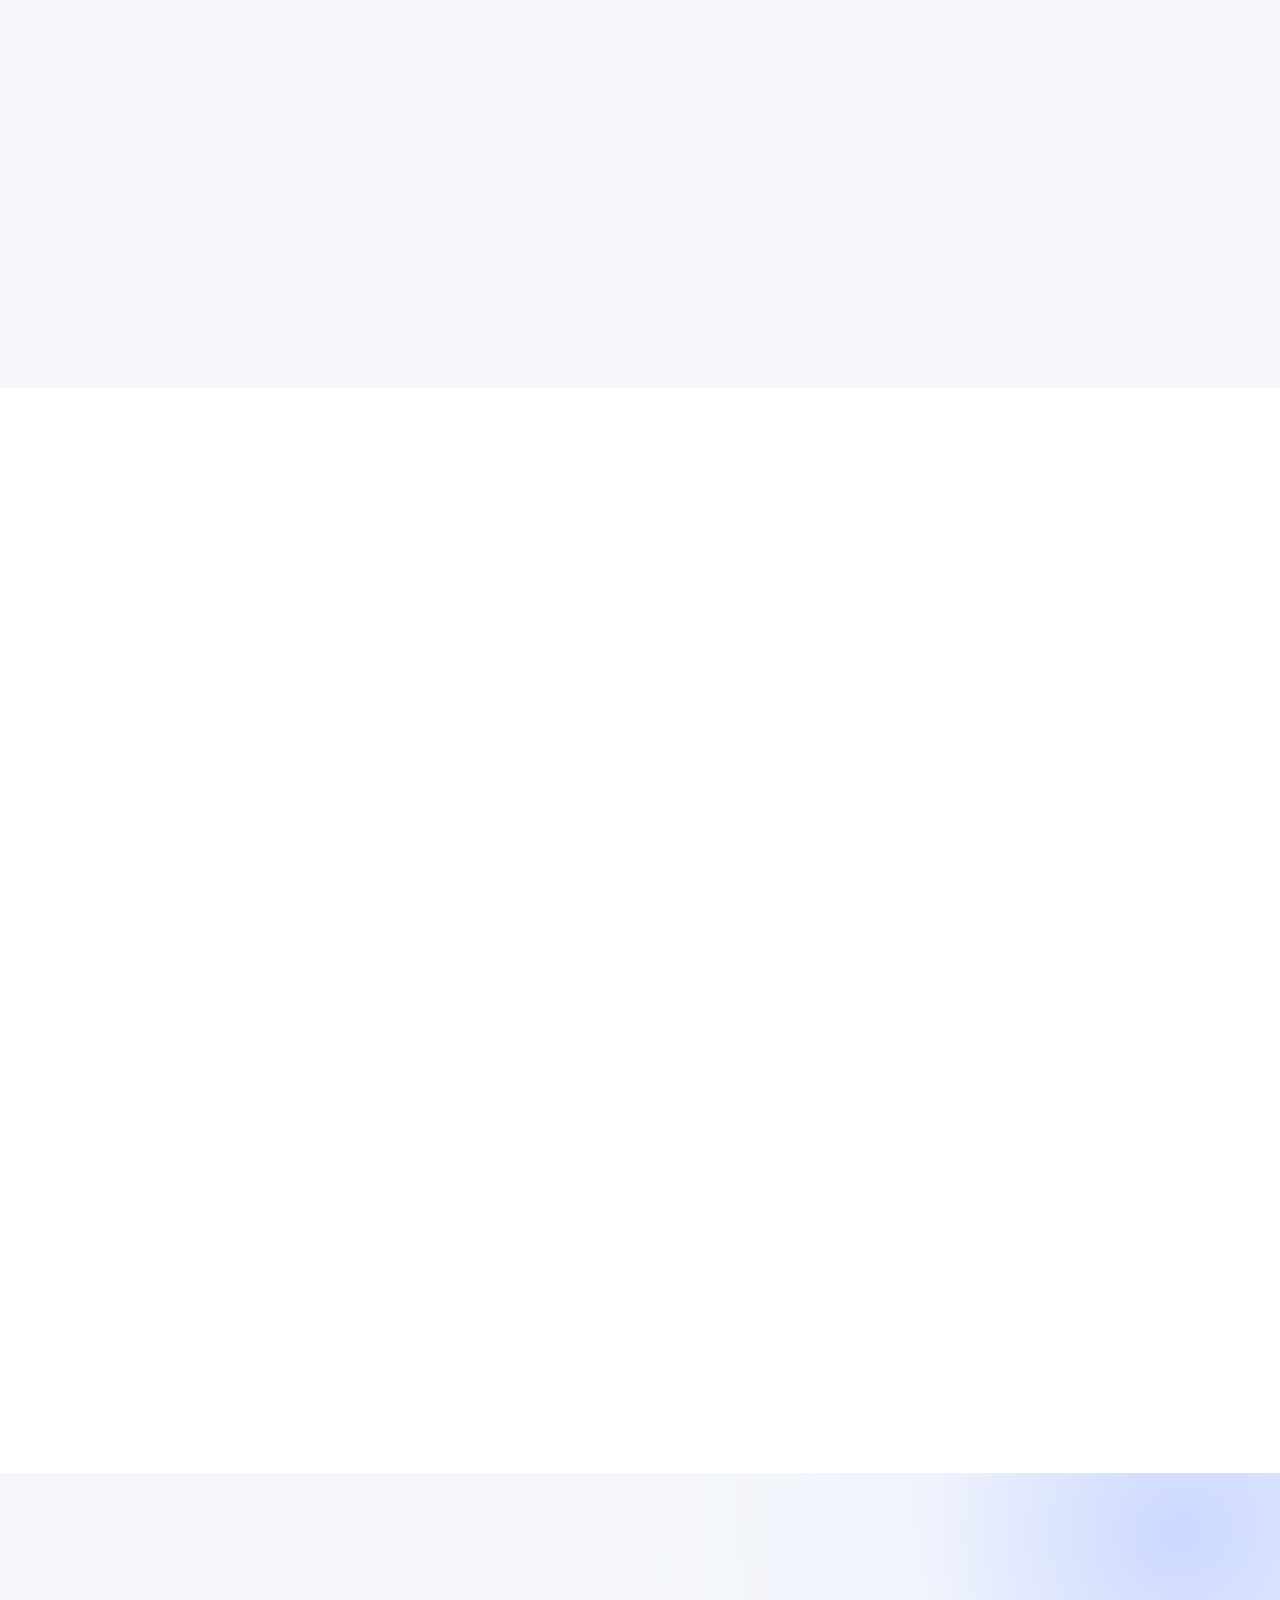
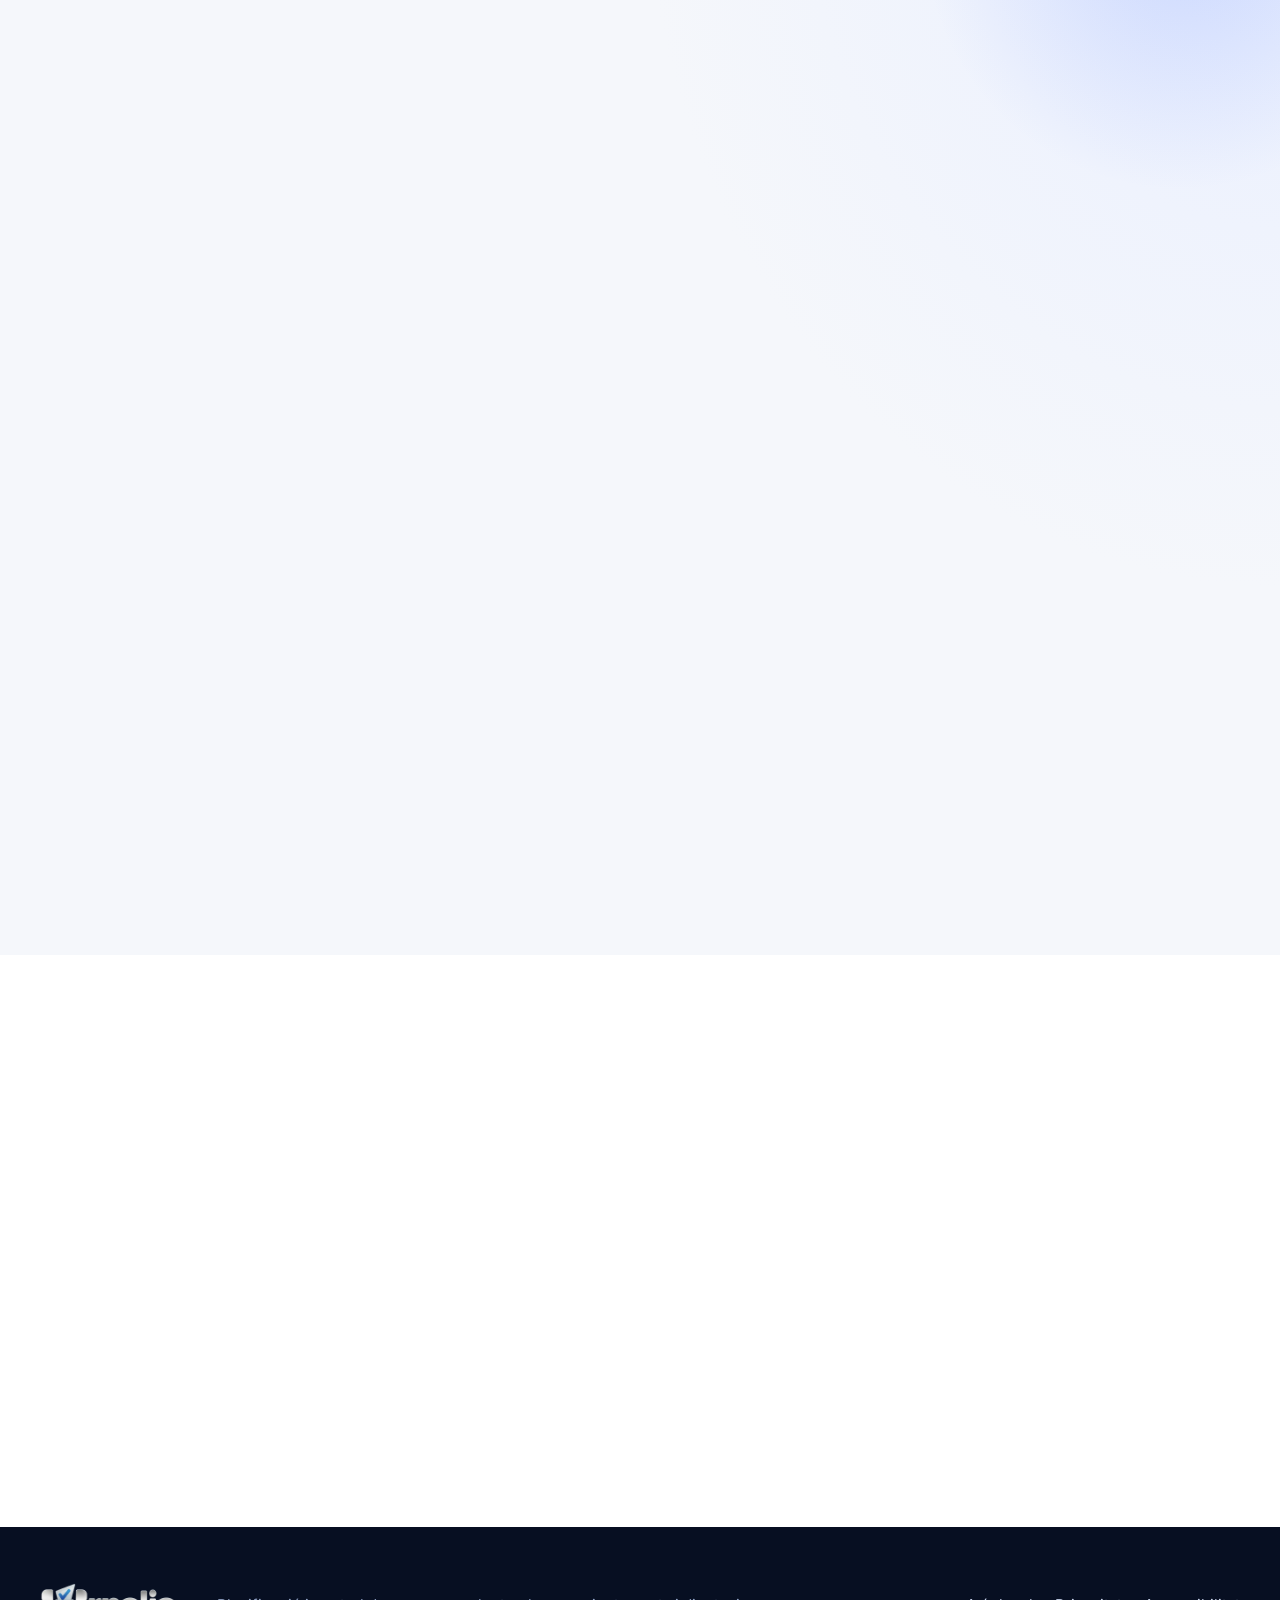
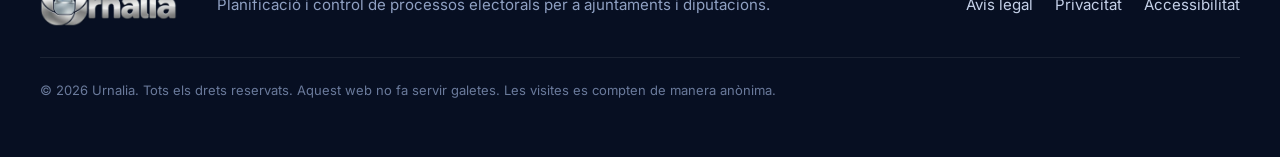
==== commit 208dacc7: "Velocidad: imagen principal con prioridad alta y sin reflow forzado al cargar Co-Authored-By: Claude" ====
--- a/ca/index.html
+++ b/ca/index.html
@@ -5,14 +5,15 @@
 <meta name="viewport" content="width=device-width, initial-scale=1">
 <meta http-equiv="Content-Security-Policy" content="default-src 'none'; script-src 'self'; style-src 'self'; img-src 'self' data: https://urnalia.goatcounter.com; font-src 'self'; connect-src https://urnalia.goatcounter.com; manifest-src 'self'; base-uri 'none'; form-action 'none'; object-src 'none'; upgrade-insecure-requests">
 <meta name="referrer" content="strict-origin-when-cross-origin">
-<title>Urnalia · Planificació i control de processos electorals per a ajuntaments</title>
-<meta name="description" content="Urnalia calcula els terminis de la LOREG des de la convocatòria, avisa del que toca cada dia i ordena formacions, locals, meses, documents i personal. S’instal·la als servidors de l’ajuntament.">
+<title>Urnalia · Programa de gestió electoral per a ajuntaments</title>
+<meta name="description" content="Programa per a ajuntaments: calcula els terminis de la LOREG, avisa de cada tràmit i organitza meses, locals, documents i personal electoral.">
 <link rel="canonical" href="https://urnalia.es/ca/">
 <link rel="alternate" hreflang="es" href="https://urnalia.es/">
 <link rel="alternate" hreflang="ca" href="https://urnalia.es/ca/">
 <link rel="alternate" hreflang="x-default" href="https://urnalia.es/">
 <meta property="og:type" content="website">
 <meta property="og:locale" content="ca_ES">
+<meta property="og:locale:alternate" content="es_ES">
 <meta property="og:site_name" content="Urnalia">
 <meta property="og:title" content="Urnalia · El calendari electoral de l’ajuntament, sota control">
 <meta property="og:description" content="Terminis de la LOREG calculats al dia, avisos, meses, formacions, auditoria i permisos per caselles. Instal·lat als vostres servidors.">
@@ -71,9 +72,9 @@
       <div class="tilt" id="tilt">
         <div class="browser">
           <div class="bar"><i></i><i></i><i></i><span>urnalia.ajuntament.local</span></div>
-          <img src="/img/capturas/ca/seguimiento-sm.webp" srcset="/img/capturas/ca/seguimiento-sm.webp 1200w, /img/capturas/ca/seguimiento.webp 2400w" sizes="(max-width: 900px) 92vw, 640px" alt="" width="1200" height="750">
+          <img src="/img/capturas/ca/seguimiento-sm.webp" srcset="/img/capturas/ca/seguimiento-sm.webp 1200w, /img/capturas/ca/seguimiento.webp 2400w" sizes="(max-width: 900px) 92vw, 640px" alt="Pantalla de seguiment d’Urnalia amb els terminis electorals del dia" width="1200" height="750" fetchpriority="high">
         </div>
-        <div class="float f-phone"><img src="/img/capturas/ca/movil.webp" alt="" width="260" height="563"></div>
+        <div class="float f-phone"><img src="/img/capturas/ca/movil.webp" alt="Urnalia al mòbil" width="260" height="563"></div>
         <div class="float f-badge f1"><span class="ok">✓</span><div><b>Registre íntegre</b><small>156 anotacions comprovades</small></div></div>
         <div class="float f-badge f2"><span class="warn">!</span><div><b>1 termini vençut</b><small>Exposició de les rectificacions del cens</small></div></div>
         <div class="float f-badge f3"><span class="day">D21</span><div><b>Falten 33 dies</b><small>Presentació i proclamació</small></div></div>
@@ -350,7 +351,7 @@
    <div class="trial-shot reveal" aria-hidden="true">
      <div class="browser">
        <div class="bar"><i></i><i></i><i></i><span>urnalia.es/demo</span></div>
-       <img src="/img/capturas/ca/prueba-sm.webp" srcset="/img/capturas/ca/prueba-sm.webp 1200w, /img/capturas/ca/prueba.webp 2400w" sizes="(max-width: 900px) 92vw, 560px" alt="" width="1200" height="750" loading="lazy">
+       <img src="/img/capturas/ca/prueba-sm.webp" srcset="/img/capturas/ca/prueba-sm.webp 1200w, /img/capturas/ca/prueba.webp 2400w" sizes="(max-width: 900px) 92vw, 560px" alt="Prova en línia d’Urnalia al navegador" width="1200" height="750" loading="lazy">
      </div>
      <span class="trial-badge"><b>DEMO</b> Català · Castellano</span>
    </div>
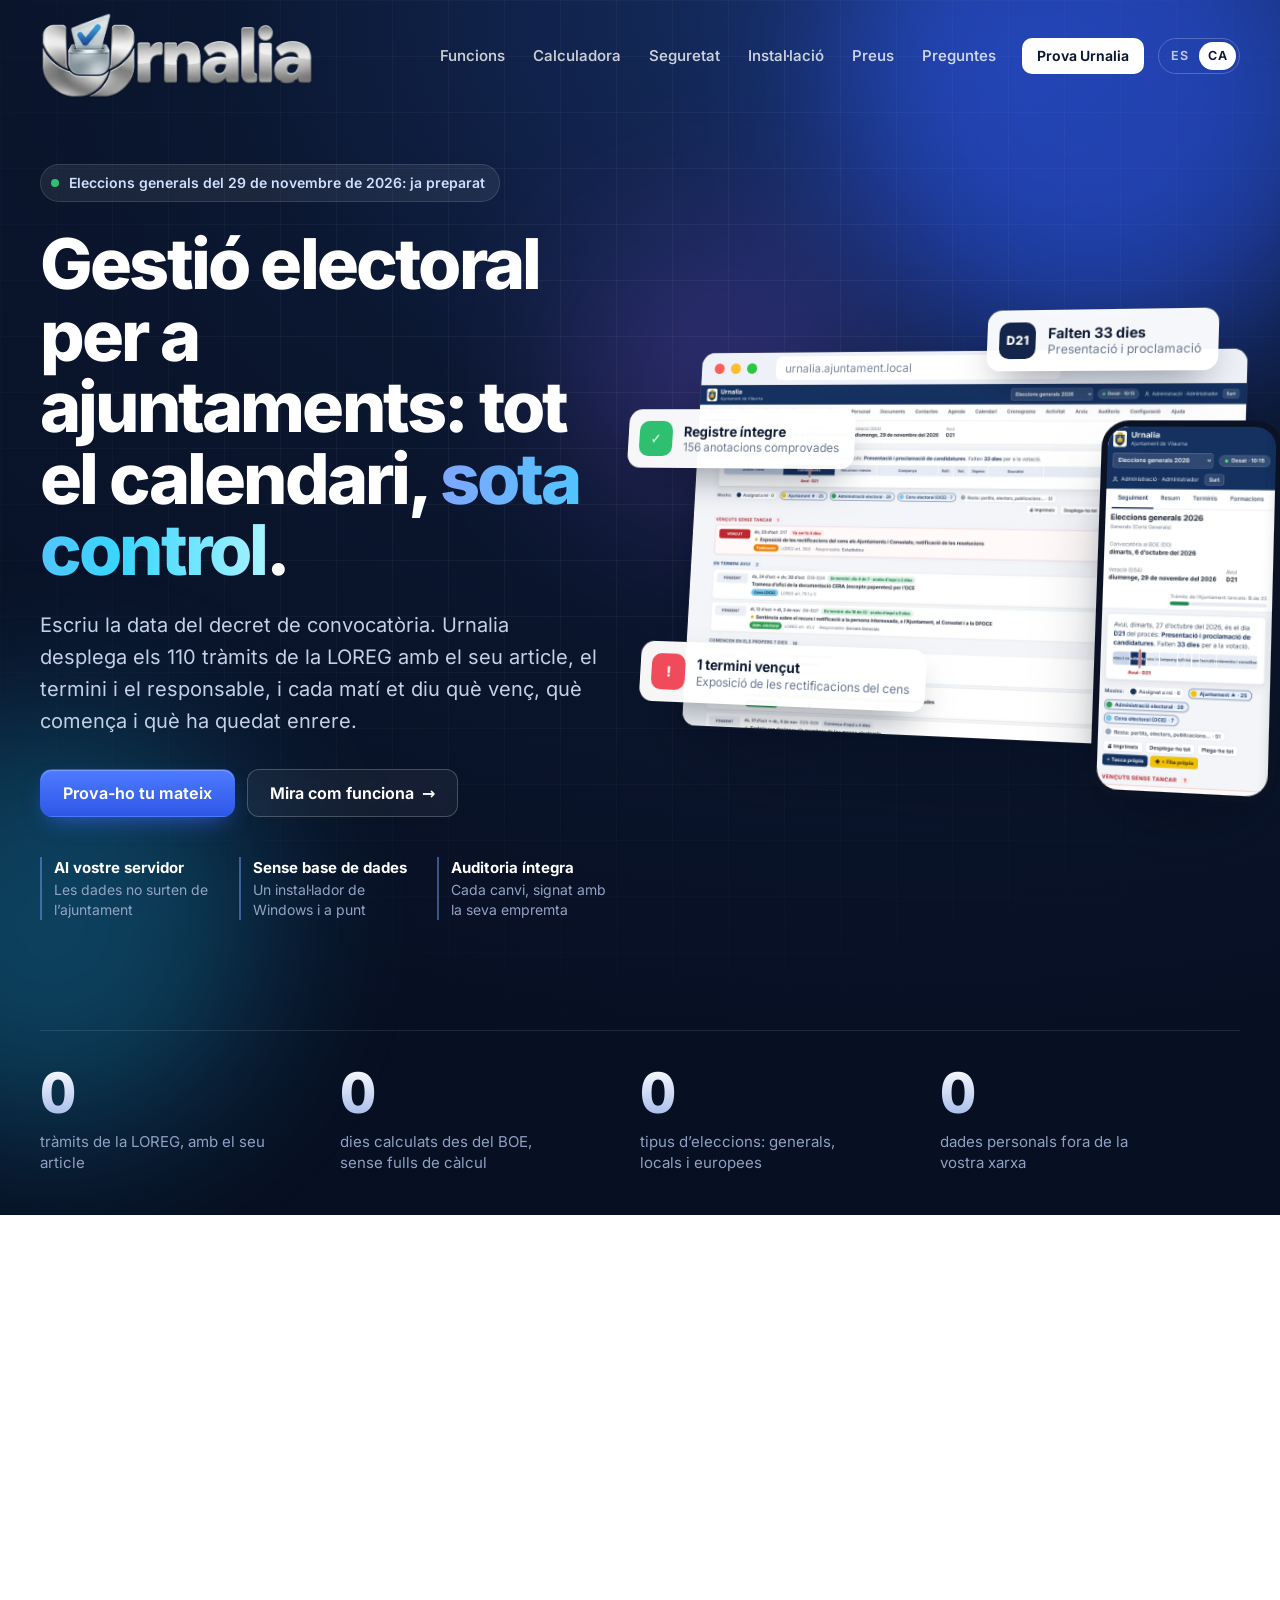
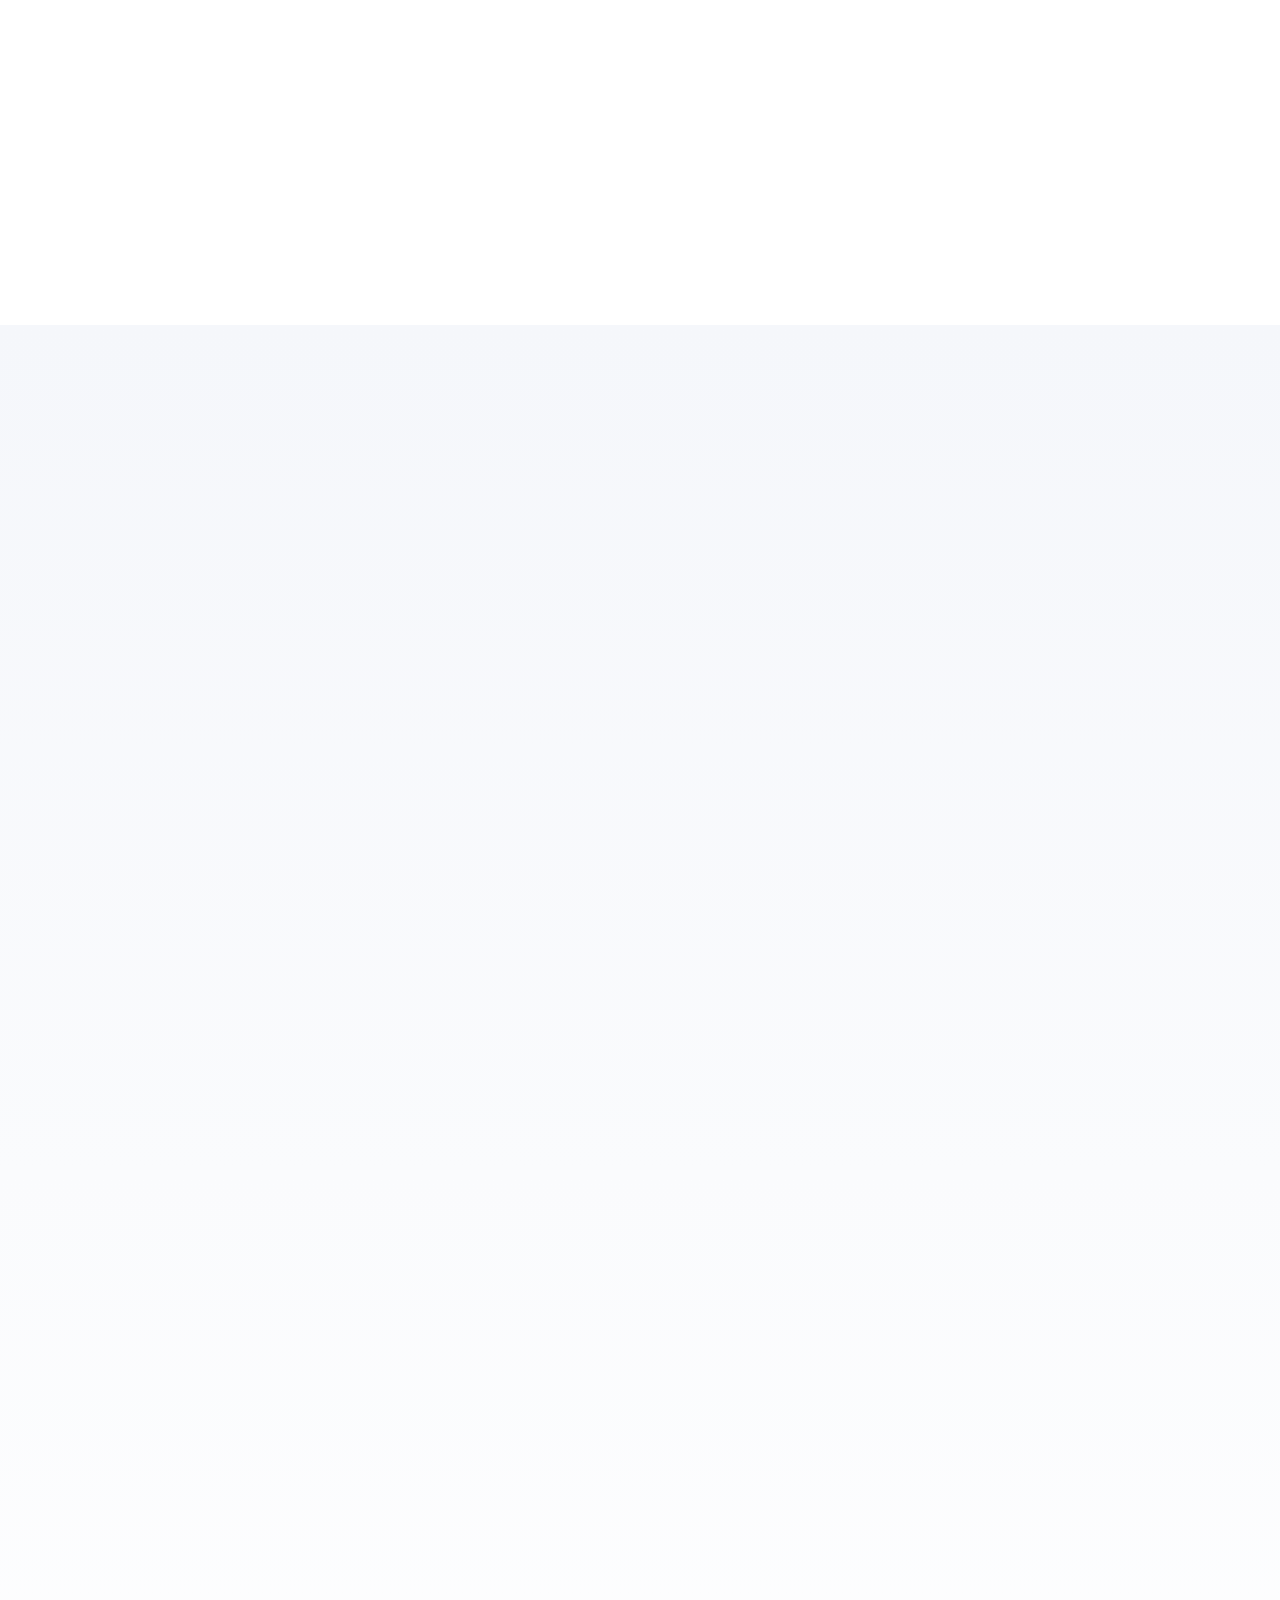
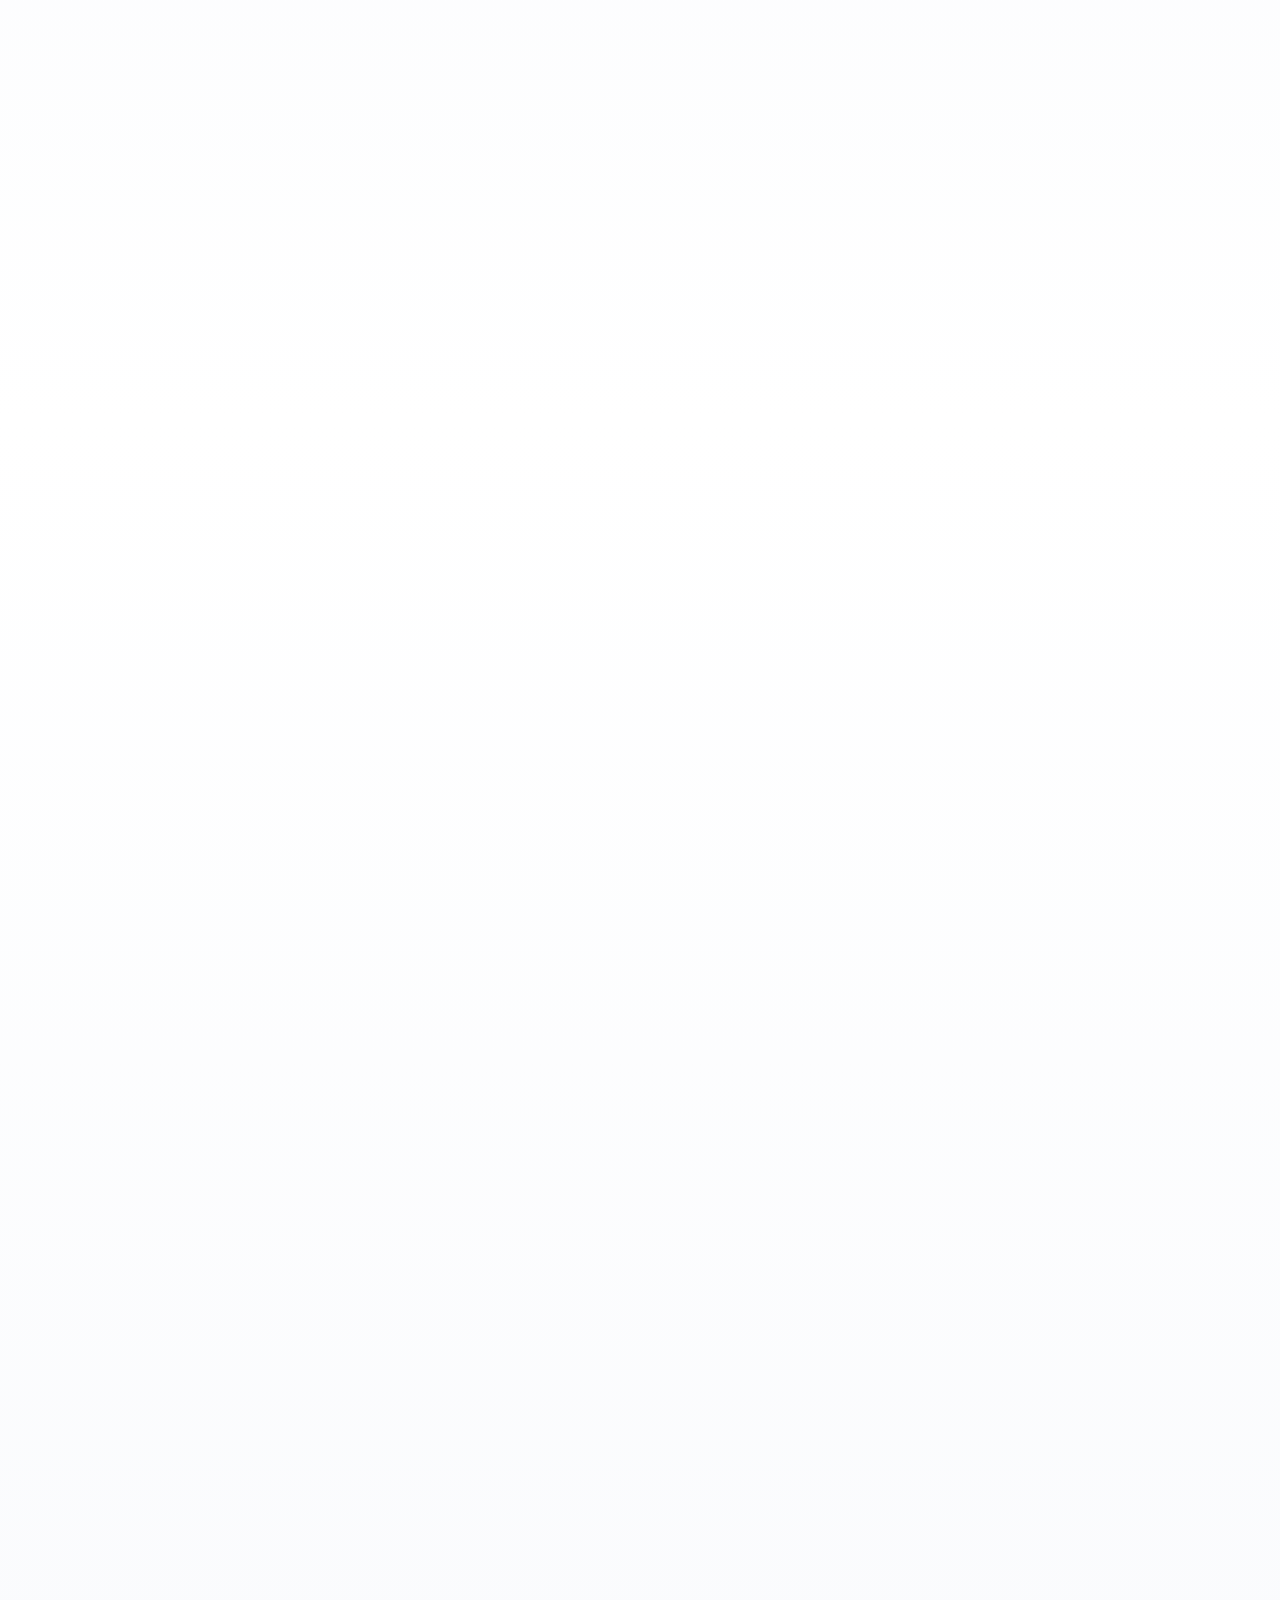
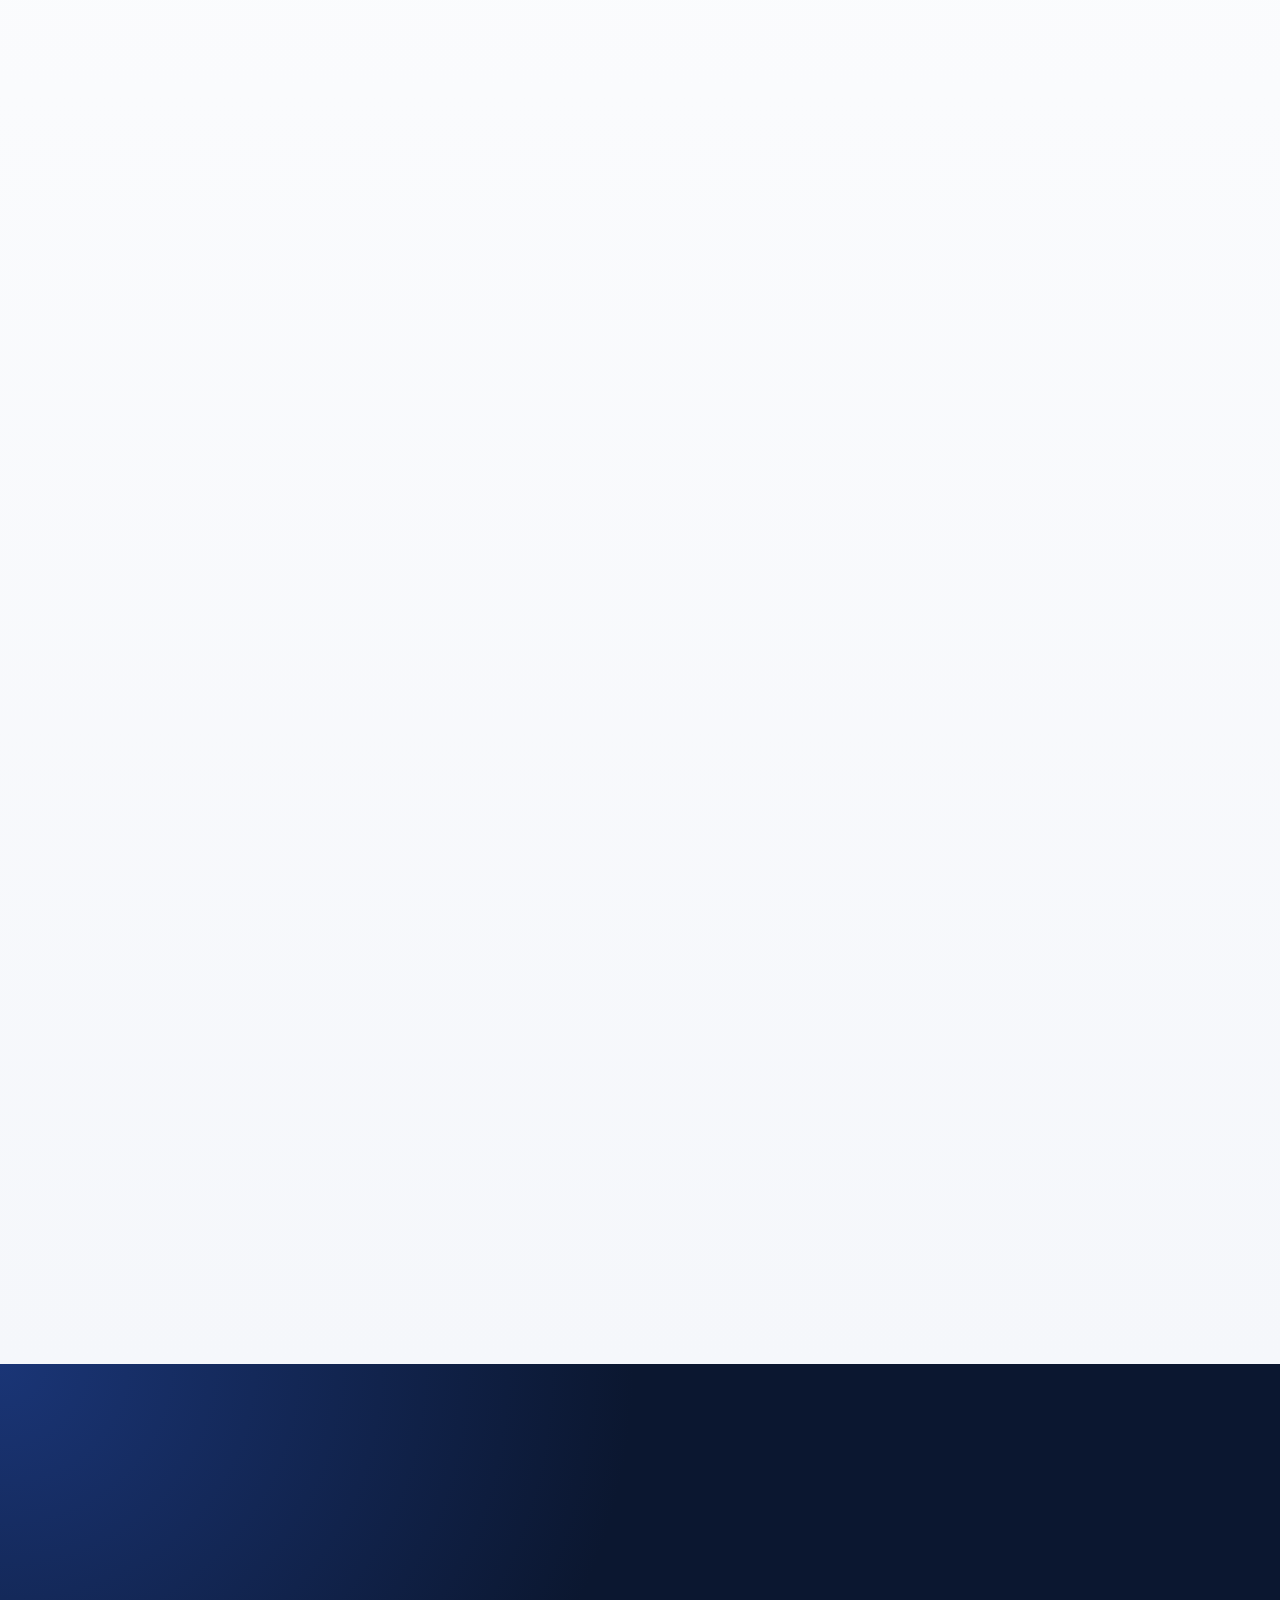
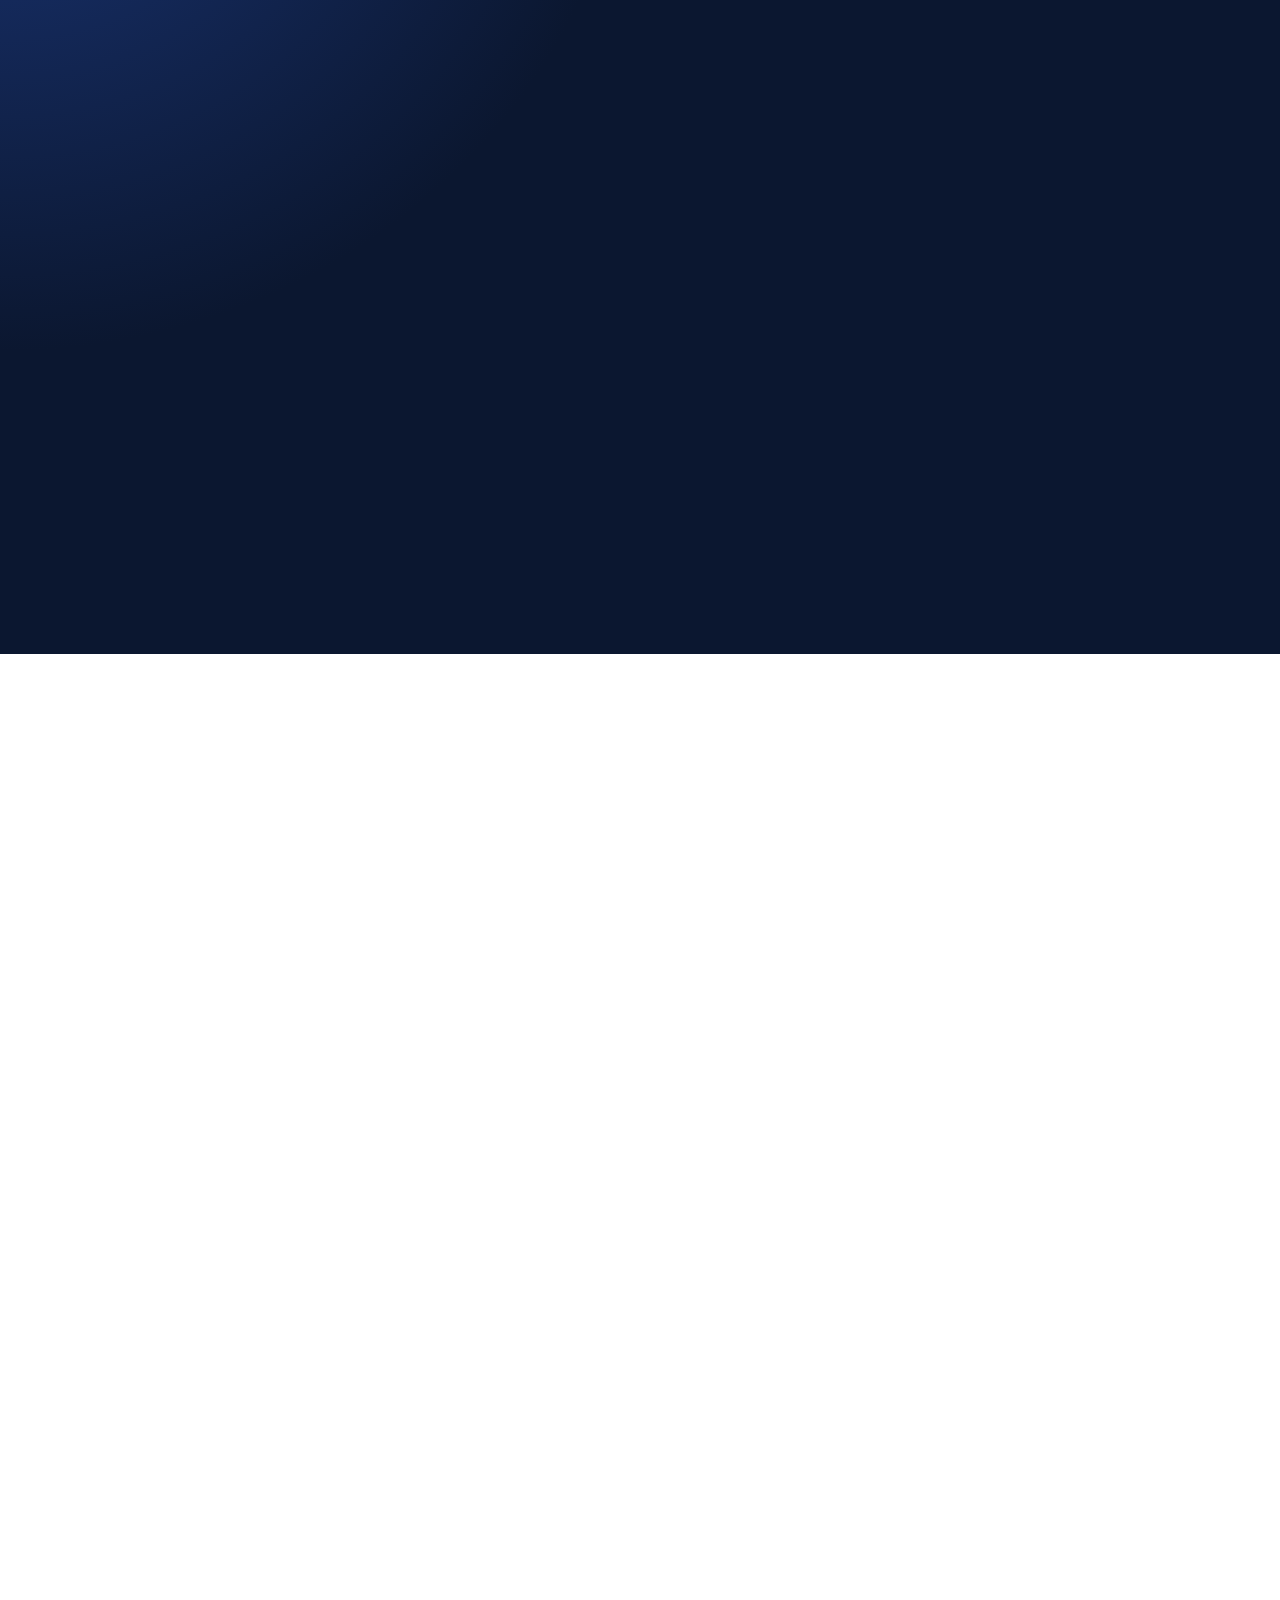
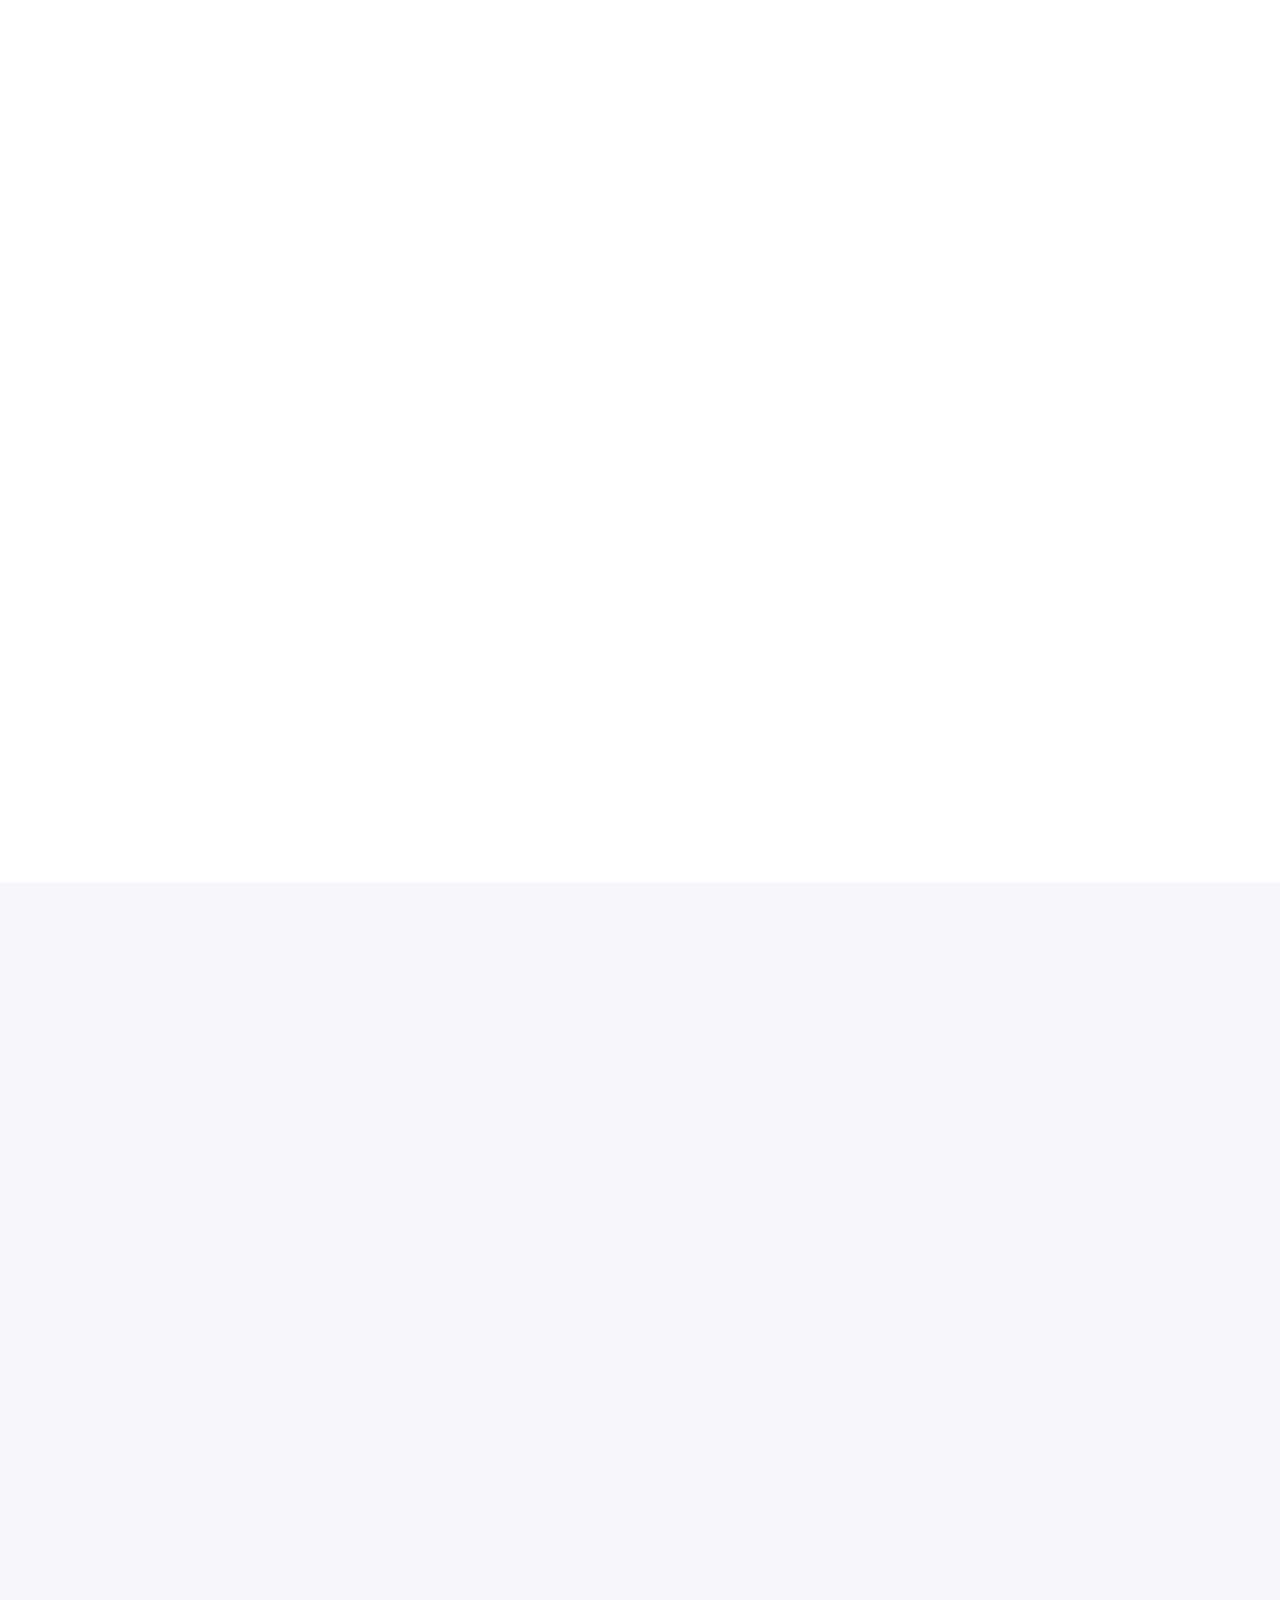
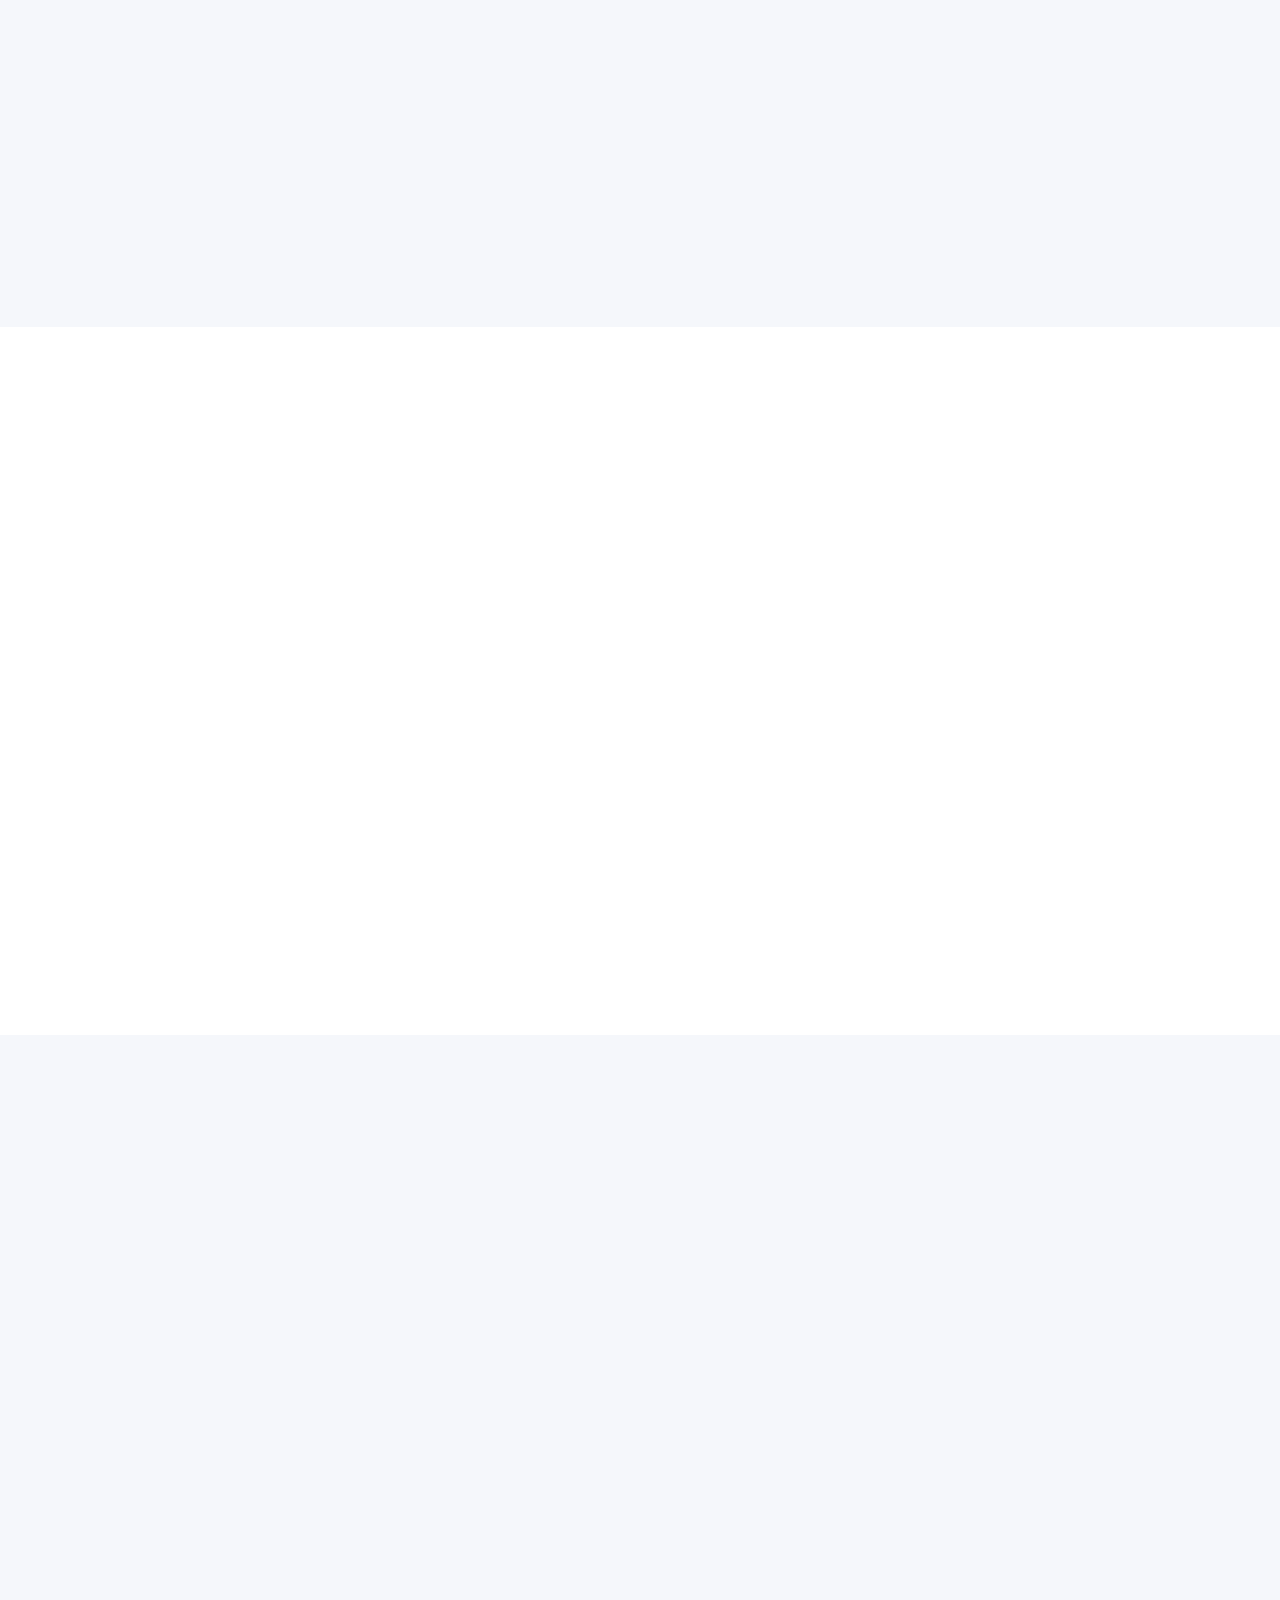
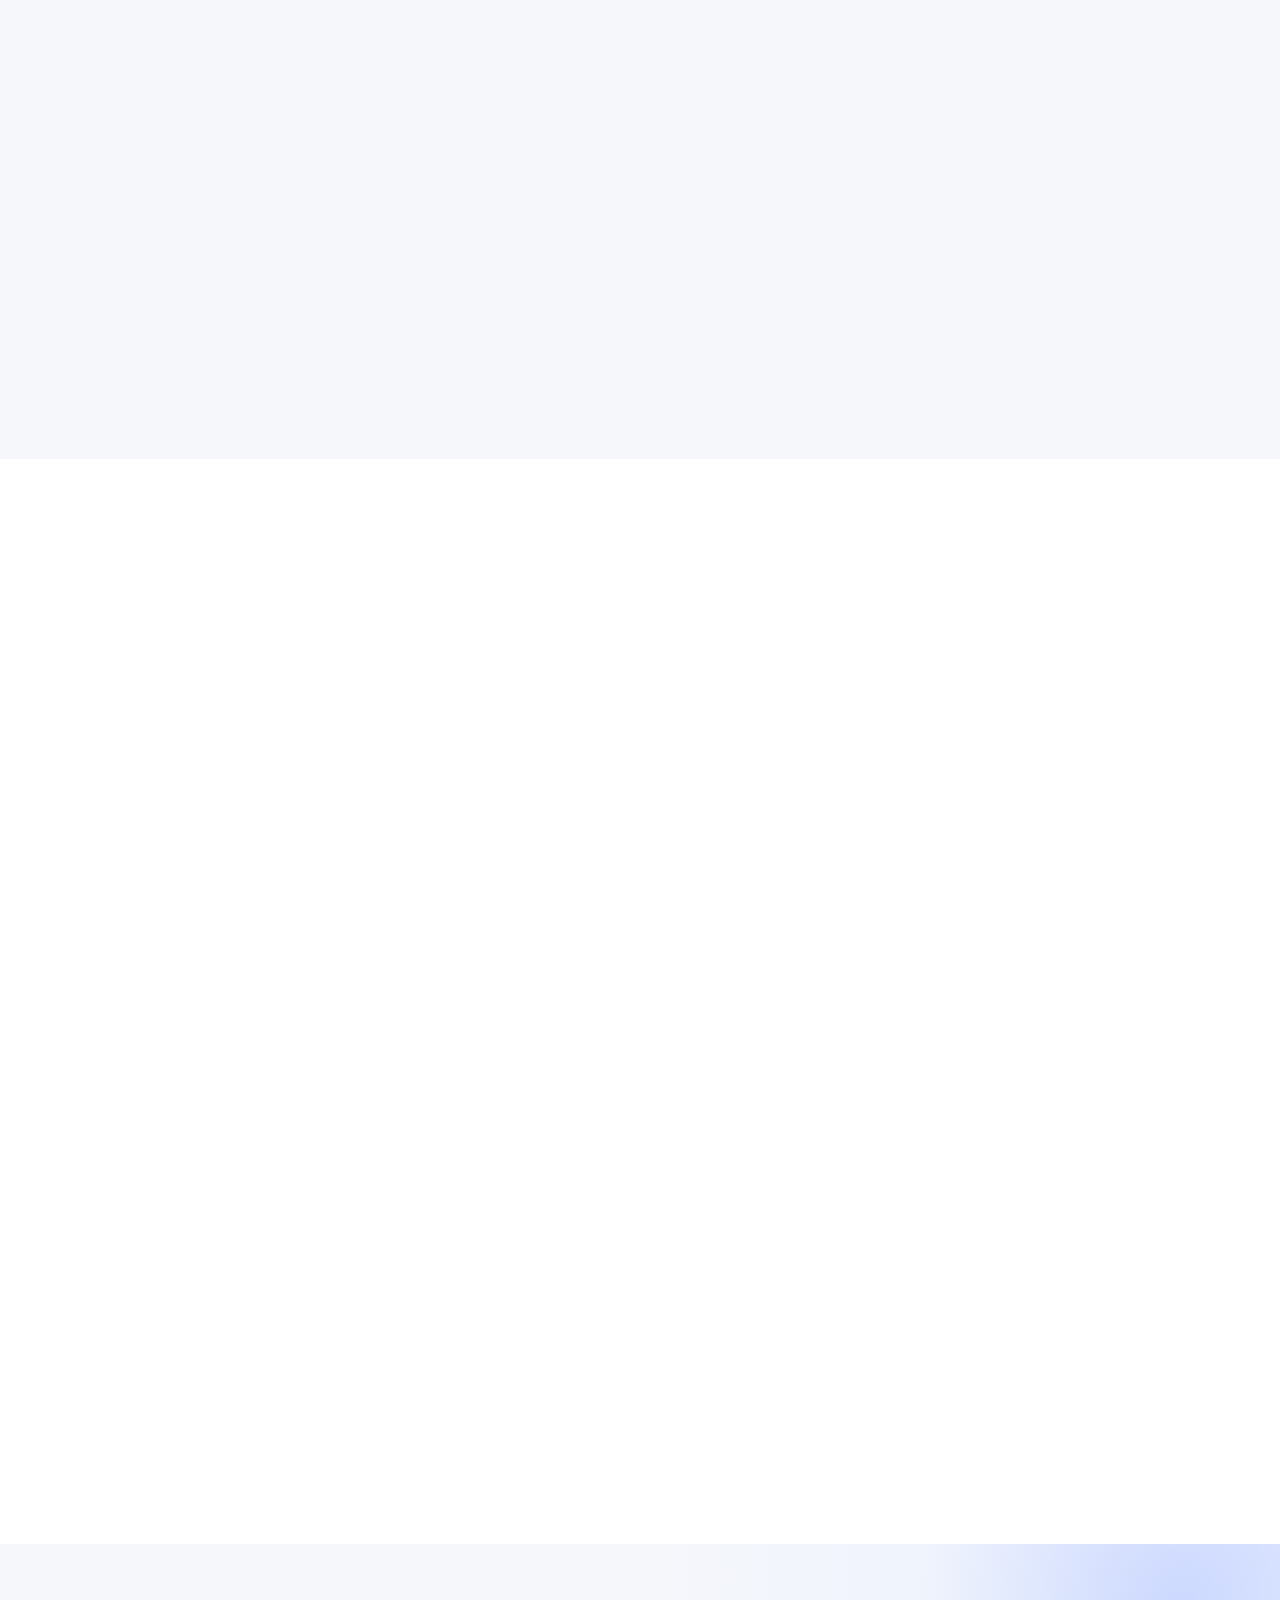
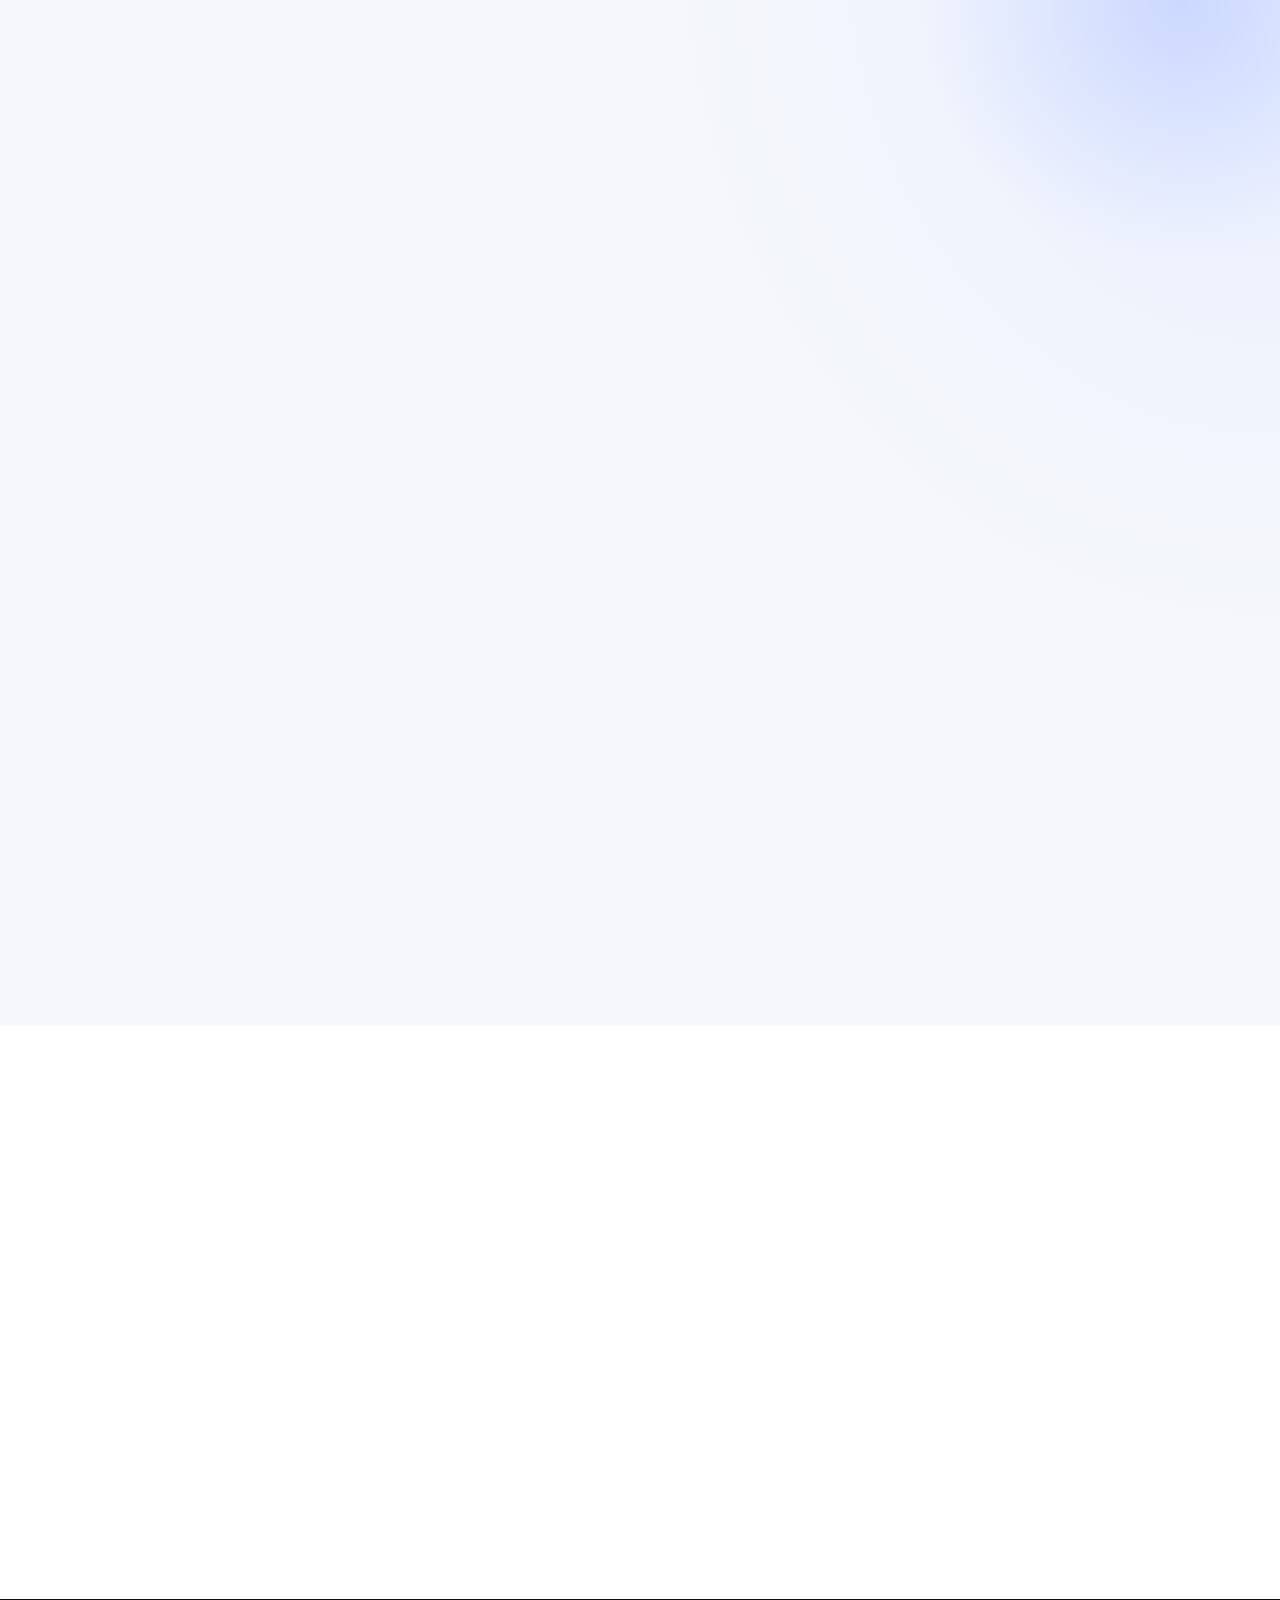
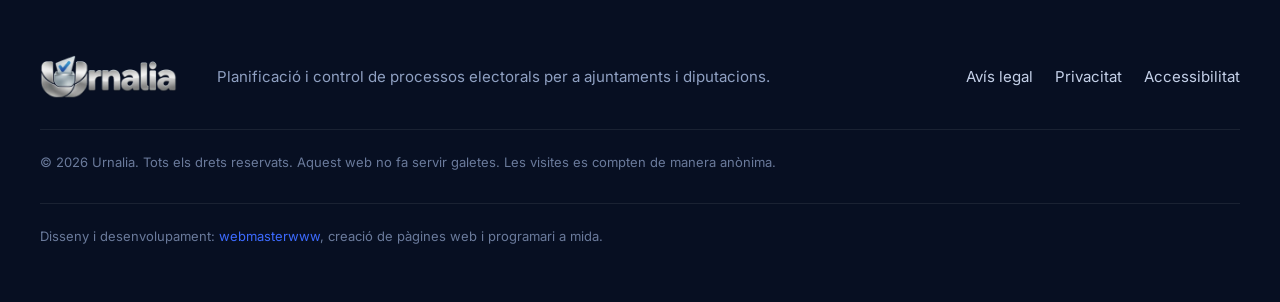
==== commit 19d8855b: "SEO: H1 con palabra clave, preguntas frecuentes como datos estructurados, descripciones en páginas l" ====
--- a/ca/index.html
+++ b/ca/index.html
@@ -27,6 +27,7 @@
 <link rel="stylesheet" href="/css/site.css">
 <script src="/js/site.js" defer></script>
 <script type="application/ld+json">[{"@context":"https://schema.org","@type":"Organization","@id":"https://urnalia.es/#org","name":"Urnalia","url":"https://urnalia.es/","logo":"https://urnalia.es/img/icono-180.png","email":"info@urnalia.es"},{"@context":"https://schema.org","@type":"SoftwareApplication","name":"Urnalia","url":"https://urnalia.es/ca/","inLanguage":"ca","applicationCategory":"BusinessApplication","operatingSystem":"Windows","description":"Urnalia calcula els terminis de la LOREG des de la convocatòria, avisa del que toca cada dia i ordena formacions, locals, meses, documents i personal. S’instal·la als servidors de l’ajuntament.","publisher":{"@id":"https://urnalia.es/#org"},"image":"https://urnalia.es/img/og.png","offers":{"@type":"Offer","price":"300","priceCurrency":"EUR","url":"https://urnalia.es/ca/#precios"}}]</script>
+<script type="application/ld+json">{"@context":"https://schema.org","@type":"FAQPage","mainEntity":[{"@type":"Question","name":"Substitueix les aplicacions de l’Oficina del Cens Electoral?","acceptedAnswer":{"@type":"Answer","text":"No. El sorteig de meses i el cens es continuen fent amb les eines oficials. Urnalia organitza la feina al voltant: terminis, responsables, meses importades dels vostres llistats, personal, documents i seguiment."}},{"@type":"Question","name":"D’on surten els terminis?","acceptedAnswer":{"@type":"Answer","text":"De la Llei orgànica del règim electoral general i de les instruccions de la Junta Electoral Central, amb l’article indicat a cada tràmit. El còmput parteix de la publicació del decret al BOE (dia 0) i arriba a la votació (dia 54) i a la constitució de la corporació en les locals."}},{"@type":"Question","name":"I si la Junta Electoral canvia una data?","acceptedAnswer":{"@type":"Answer","text":"S’ajusta a mà a la fitxa del tràmit. El programa demana el motiu, per exemple l’acord de la Junta de Zona, i l’anota al registre d’auditoria amb el nom de qui l’ha canviat."}},{"@type":"Question","name":"La prova en línia desa el que escric?","acceptedAnswer":{"@type":"Answer","text":"Només al vostre navegador, i fins a la nit. Cada visitant té la seva pròpia còpia de les dades d’exemple, no s’envia res a cap servidor i cada nit tot torna al punt de partida. No es poden pujar fitxers."}},{"@type":"Question","name":"Necessita internet?","acceptedAnswer":{"@type":"Answer","text":"No. Funciona dins de la xarxa de l’ajuntament, fins i tot en un equip sense connexió. Només cal internet per descarregar una versió nova."}},{"@type":"Question","name":"Quants usuaris pot tenir?","acceptedAnswer":{"@type":"Answer","text":"Els que necessiteu. La llicència no es cobra per usuari."}},{"@type":"Question","name":"Què passa amb les dades d’unes eleccions quan acaba el procés?","acceptedAnswer":{"@type":"Answer","text":"S’arxiven íntegres i queden en mode de només lectura, consultables a «Arxiu». Les eleccions següents poden portar locals, meses i formacions de les anteriors."}},{"@type":"Question","name":"Es pot provar abans de comprar?","acceptedAnswer":{"@type":"Answer","text":"Sí, i sense instal·lar res. Demaneu l’accés a la prova en línia i entreu-hi des del navegador: és el programa complet amb un ajuntament d’exemple, en català i en castellà. Si després el voleu veure amb algú que us l’expliqui, us fem una demostració guiada per videoconferència."}}]}</script>
 </head>
 <body>
 <a class="skip" href="#contenido">Salta al contingut</a>
@@ -56,7 +57,7 @@
   <div class="wrap hero-in">
     <div class="hero-copy">
       <p class="eyebrow"><span class="dot"></span>Eleccions generals del 29 de novembre de 2026: ja preparat</p>
-      <h1>El calendari electoral de l’ajuntament, <em>sota control</em>.</h1>
+      <h1>Gestió electoral per a ajuntaments: tot el calendari, <em>sota control</em>.</h1>
       <p class="lead">Escriu la data del decret de convocatòria. Urnalia desplega els 110 tràmits de la LOREG amb el seu article, el termini i el responsable, i cada matí et diu què venç, què comença i què ha quedat enrere.</p>
       <div class="cta">
         <a class="btn btn-primary" href="#prueba">Prova-ho tu mateix</a>
@@ -383,6 +384,7 @@
     <p>Planificació i control de processos electorals per a ajuntaments i diputacions.</p>
     <nav aria-label="Legal"><a href="/ca/avis-legal.html">Avís legal</a><a href="/ca/privacitat.html">Privacitat</a><a href="/ca/accessibilitat.html">Accessibilitat</a></nav>
     <p class="copy">© 2026 Urnalia. Tots els drets reservats. Aquest web no fa servir galetes. Les visites es compten de manera anònima.</p>
+    <p class="copy">Disseny i desenvolupament: <a href="https://webmasterwww.com/ca/">webmasterwww</a>, creació de pàgines web i programari a mida.</p>
   </div>
 </footer>
 
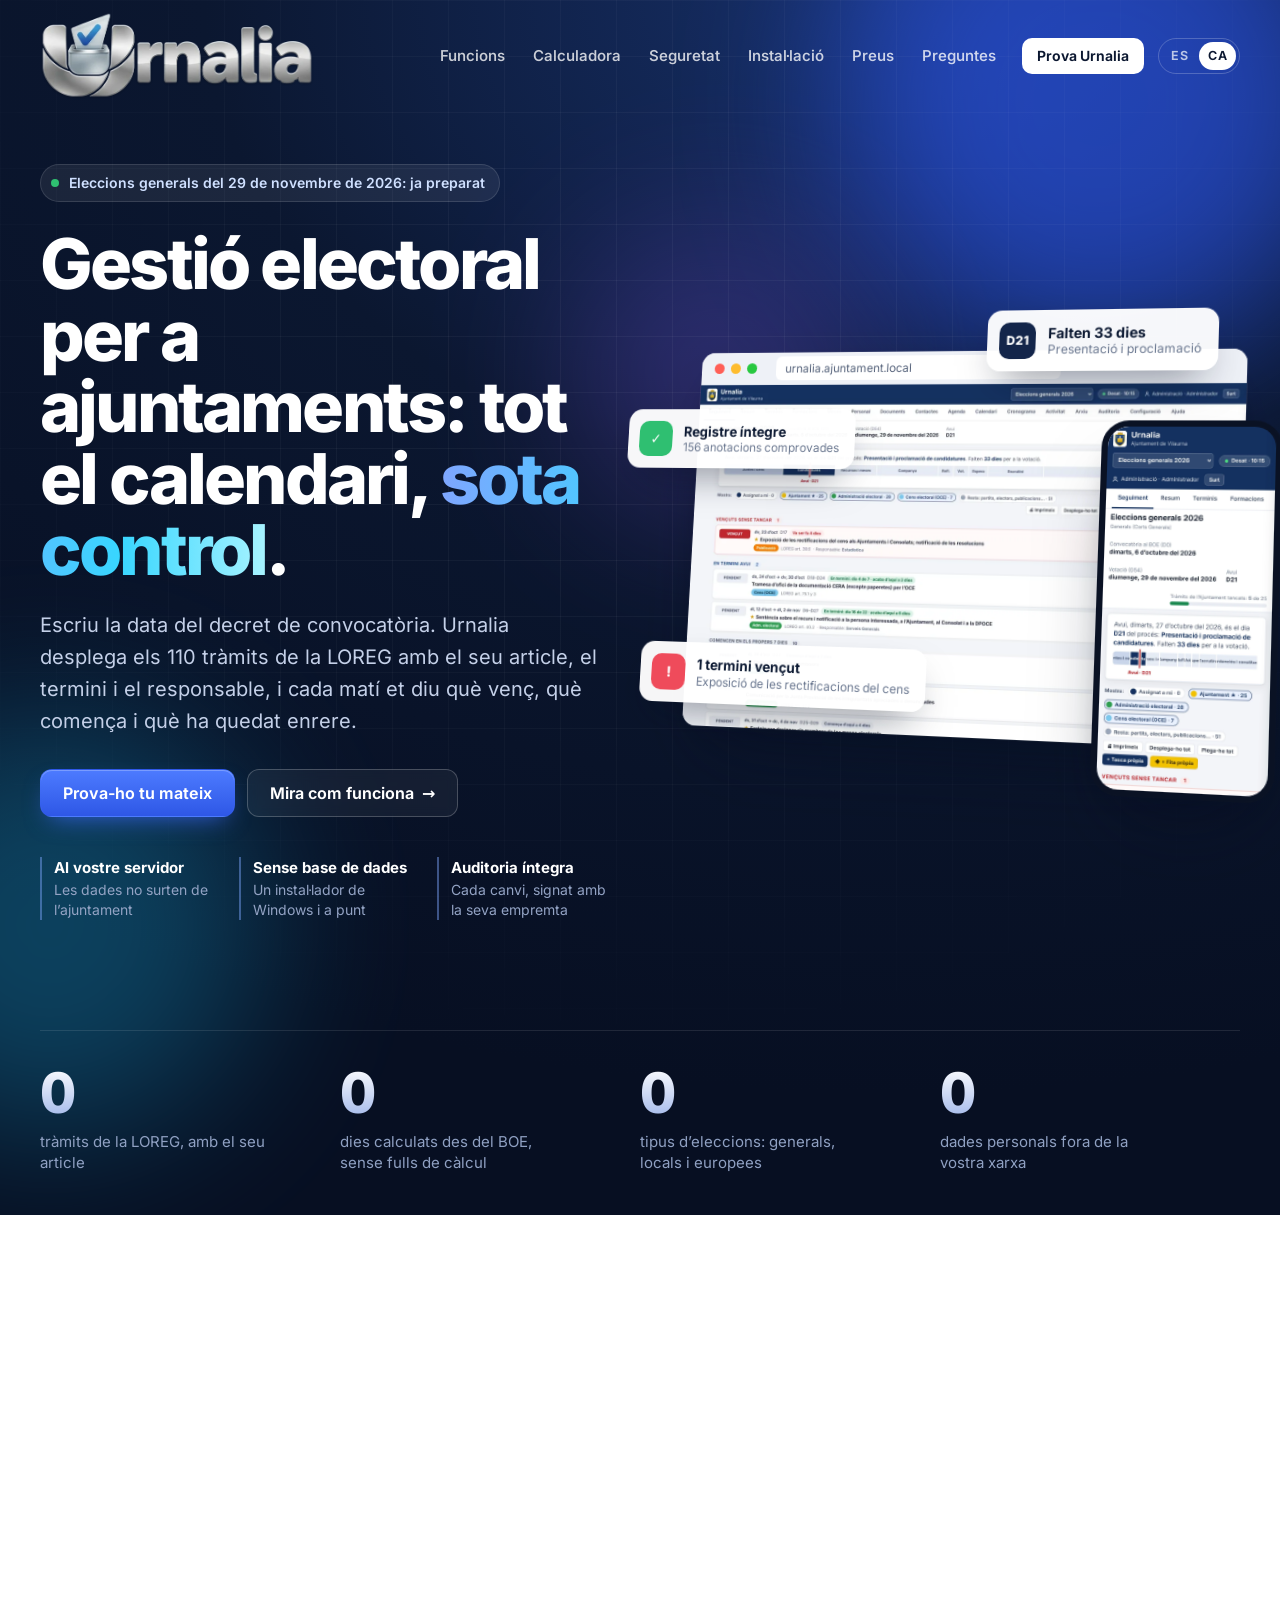
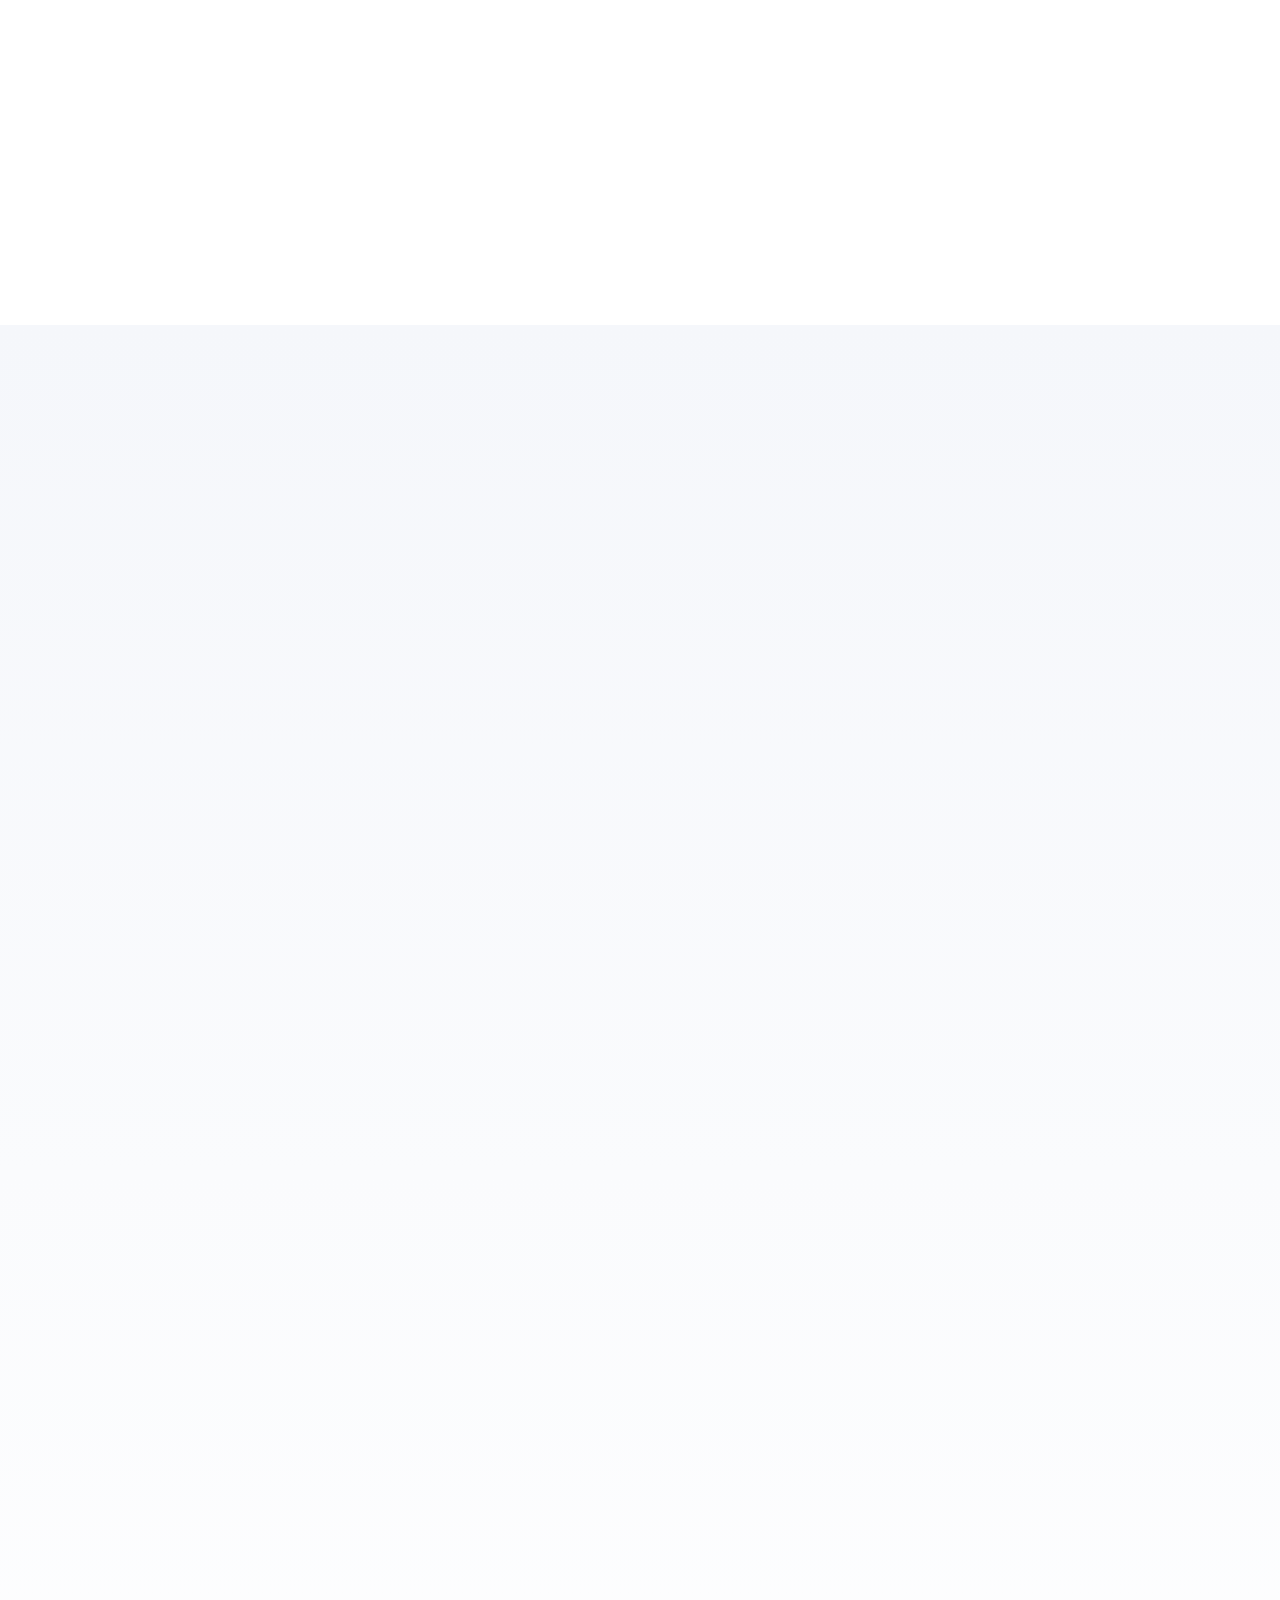
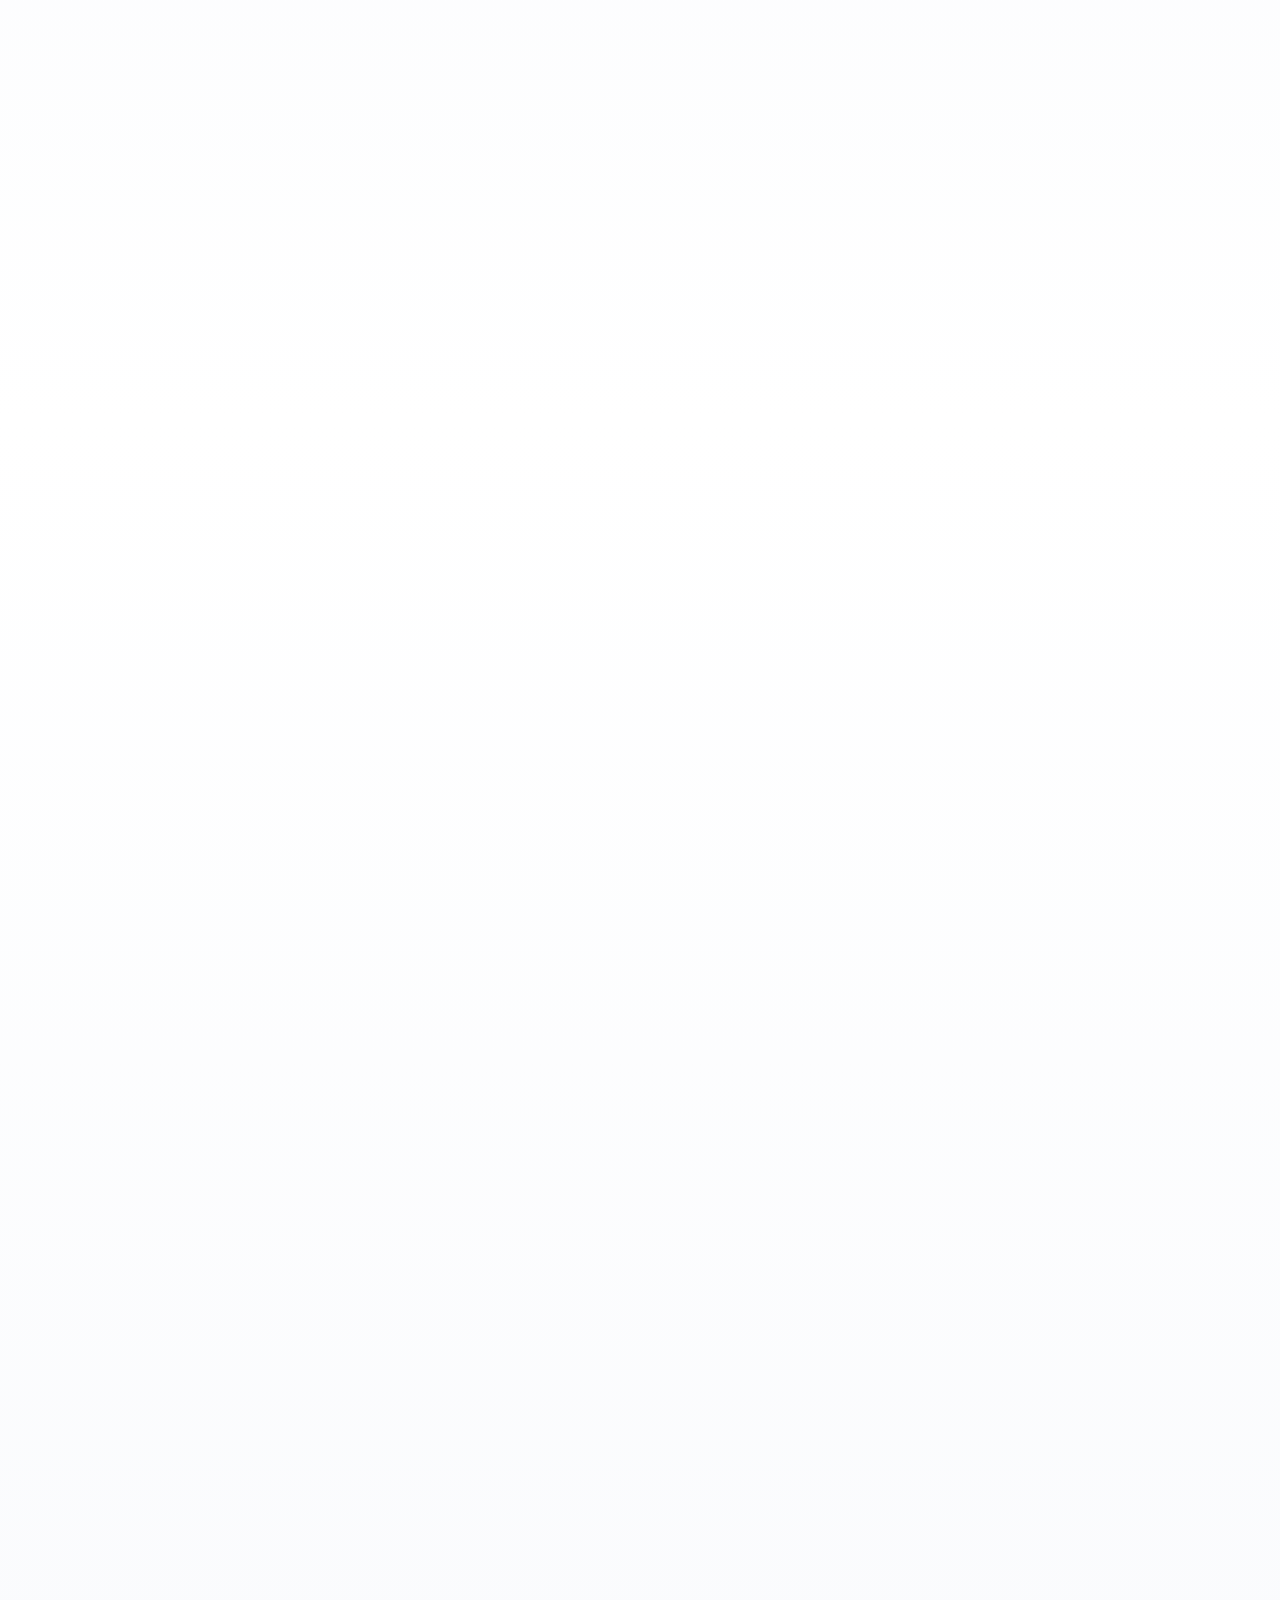
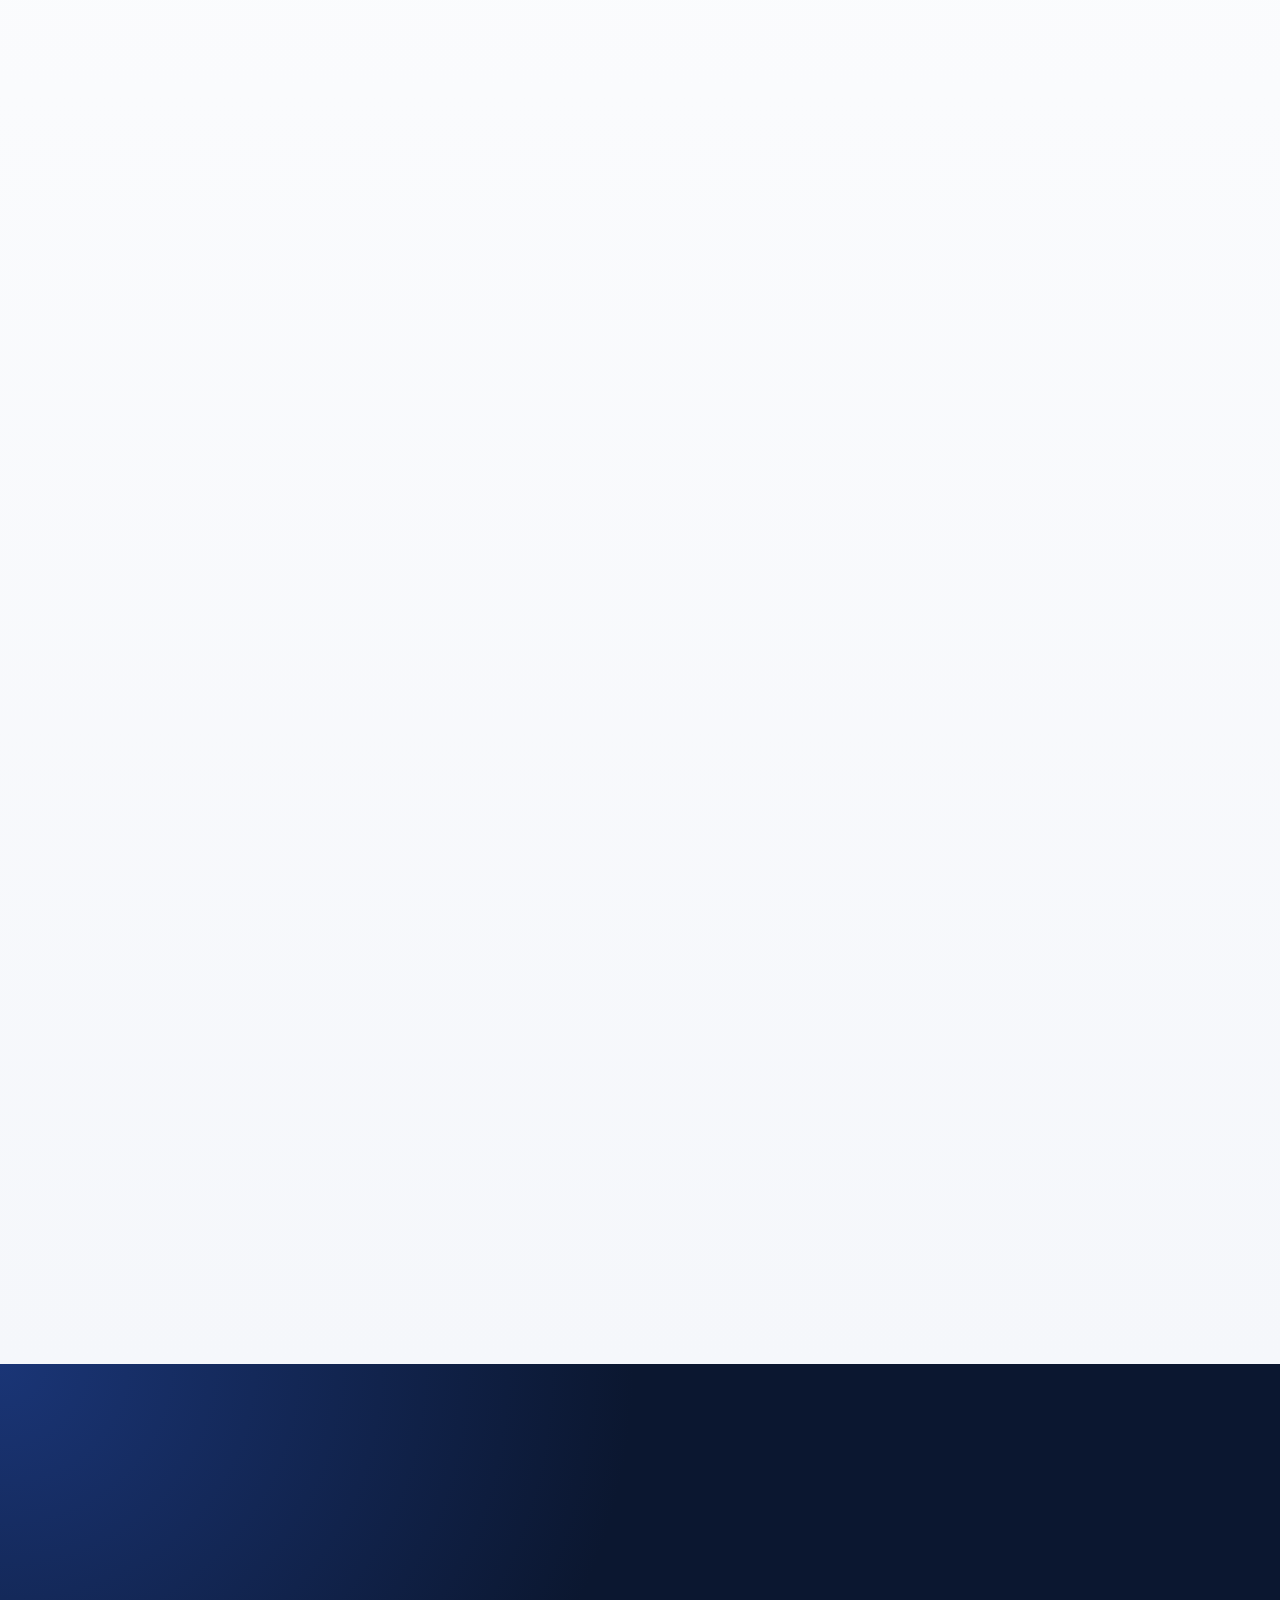
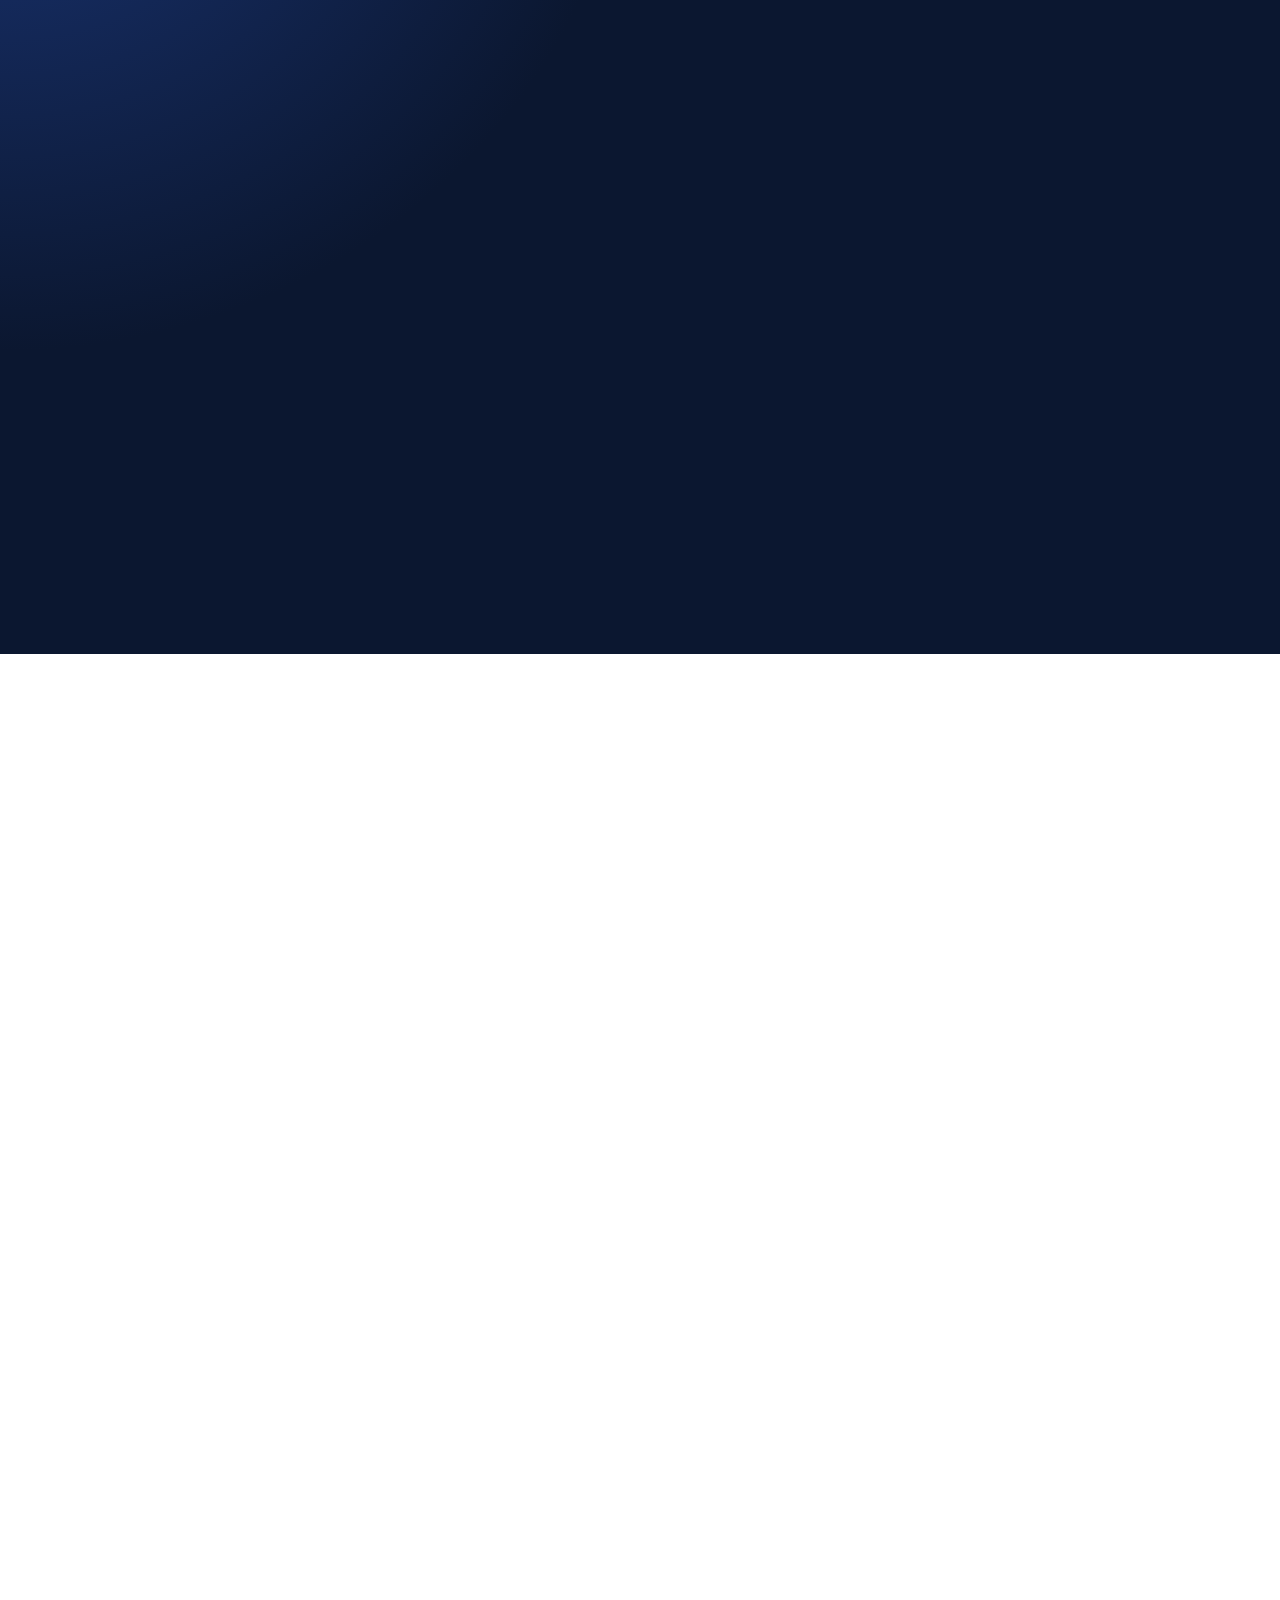
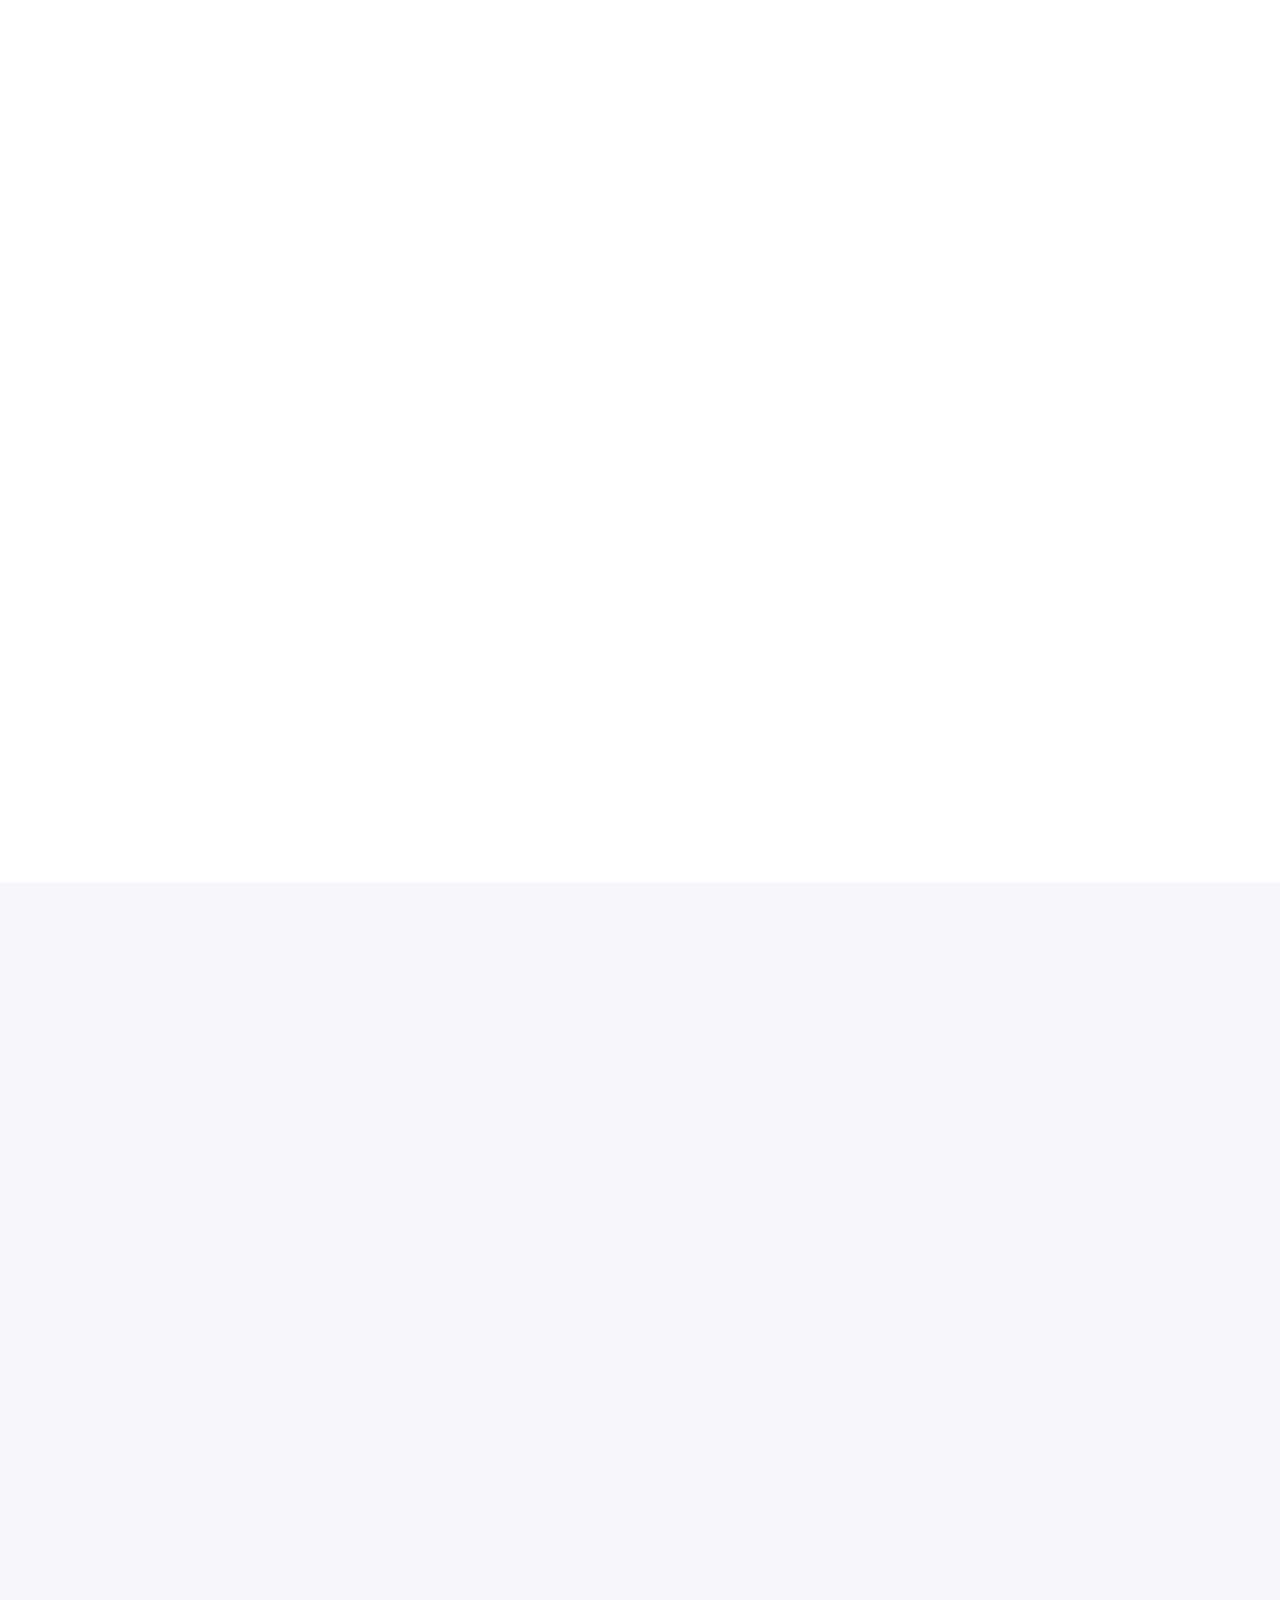
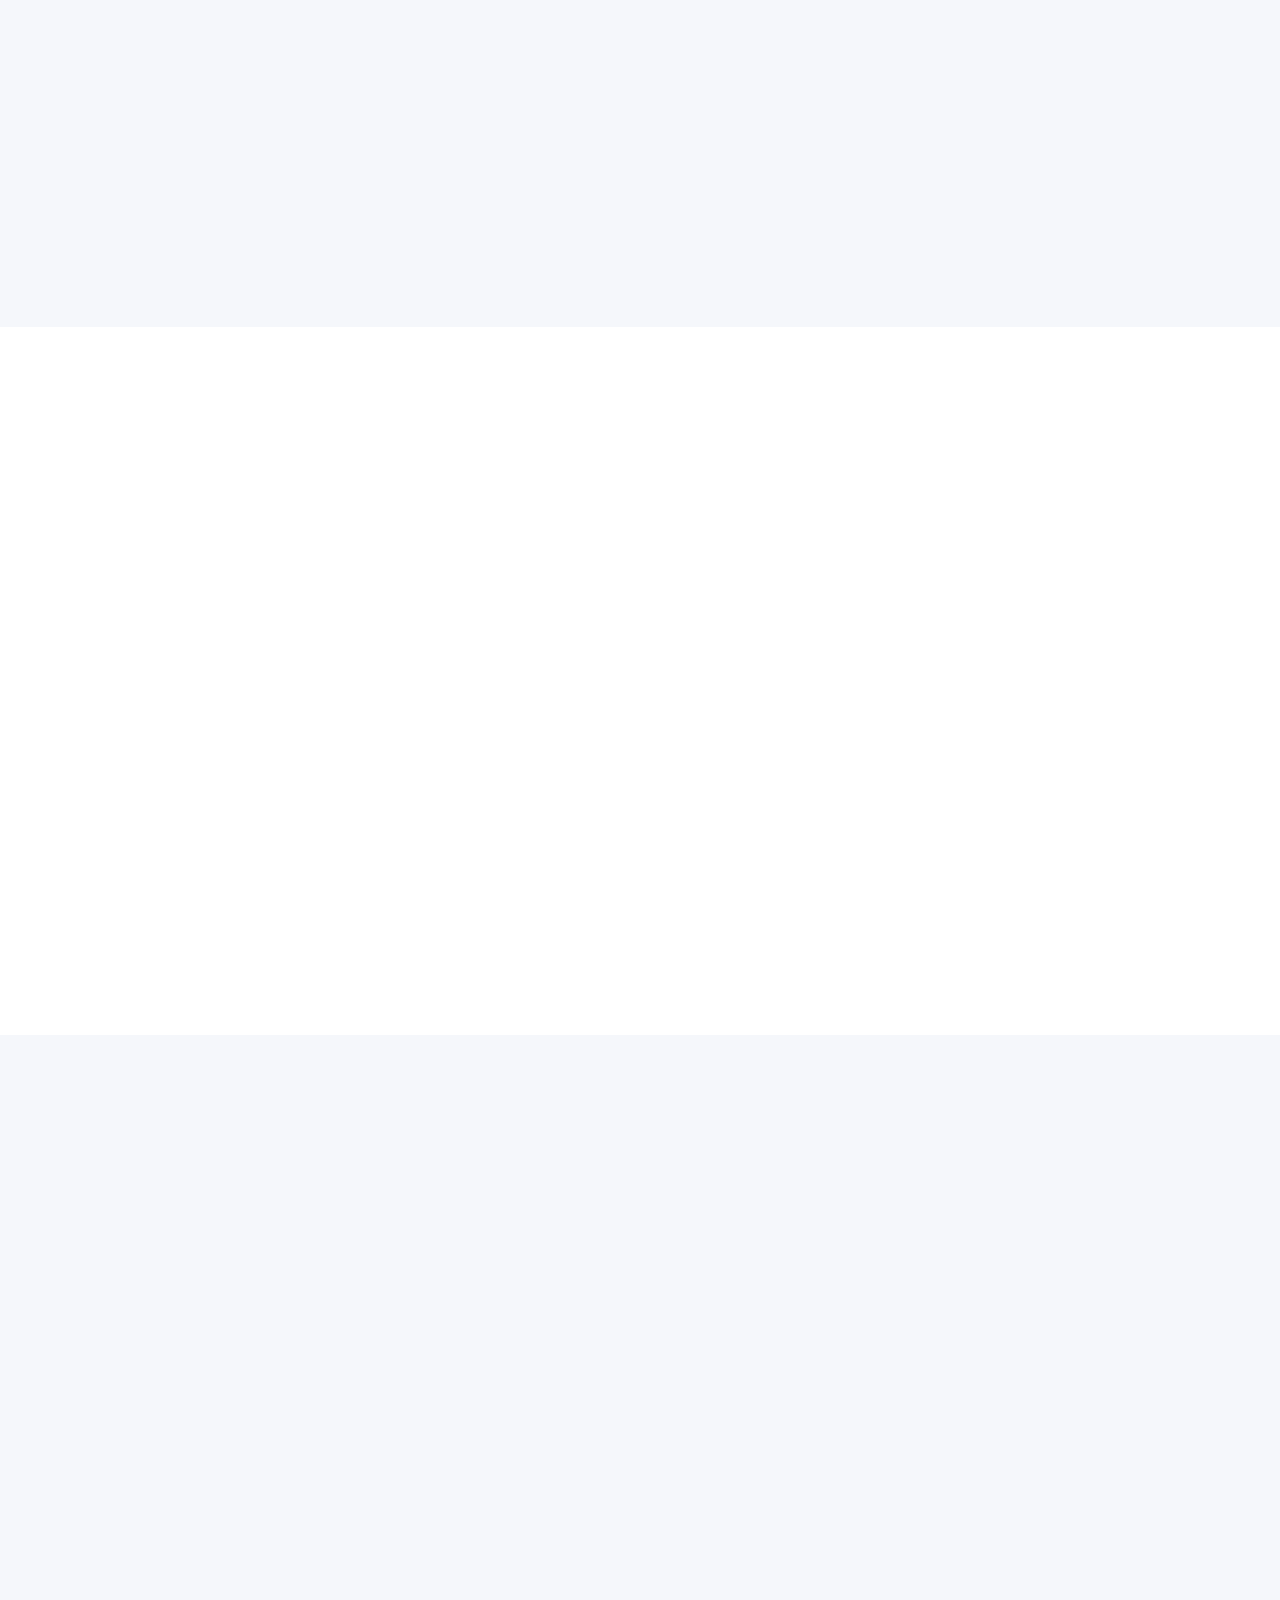
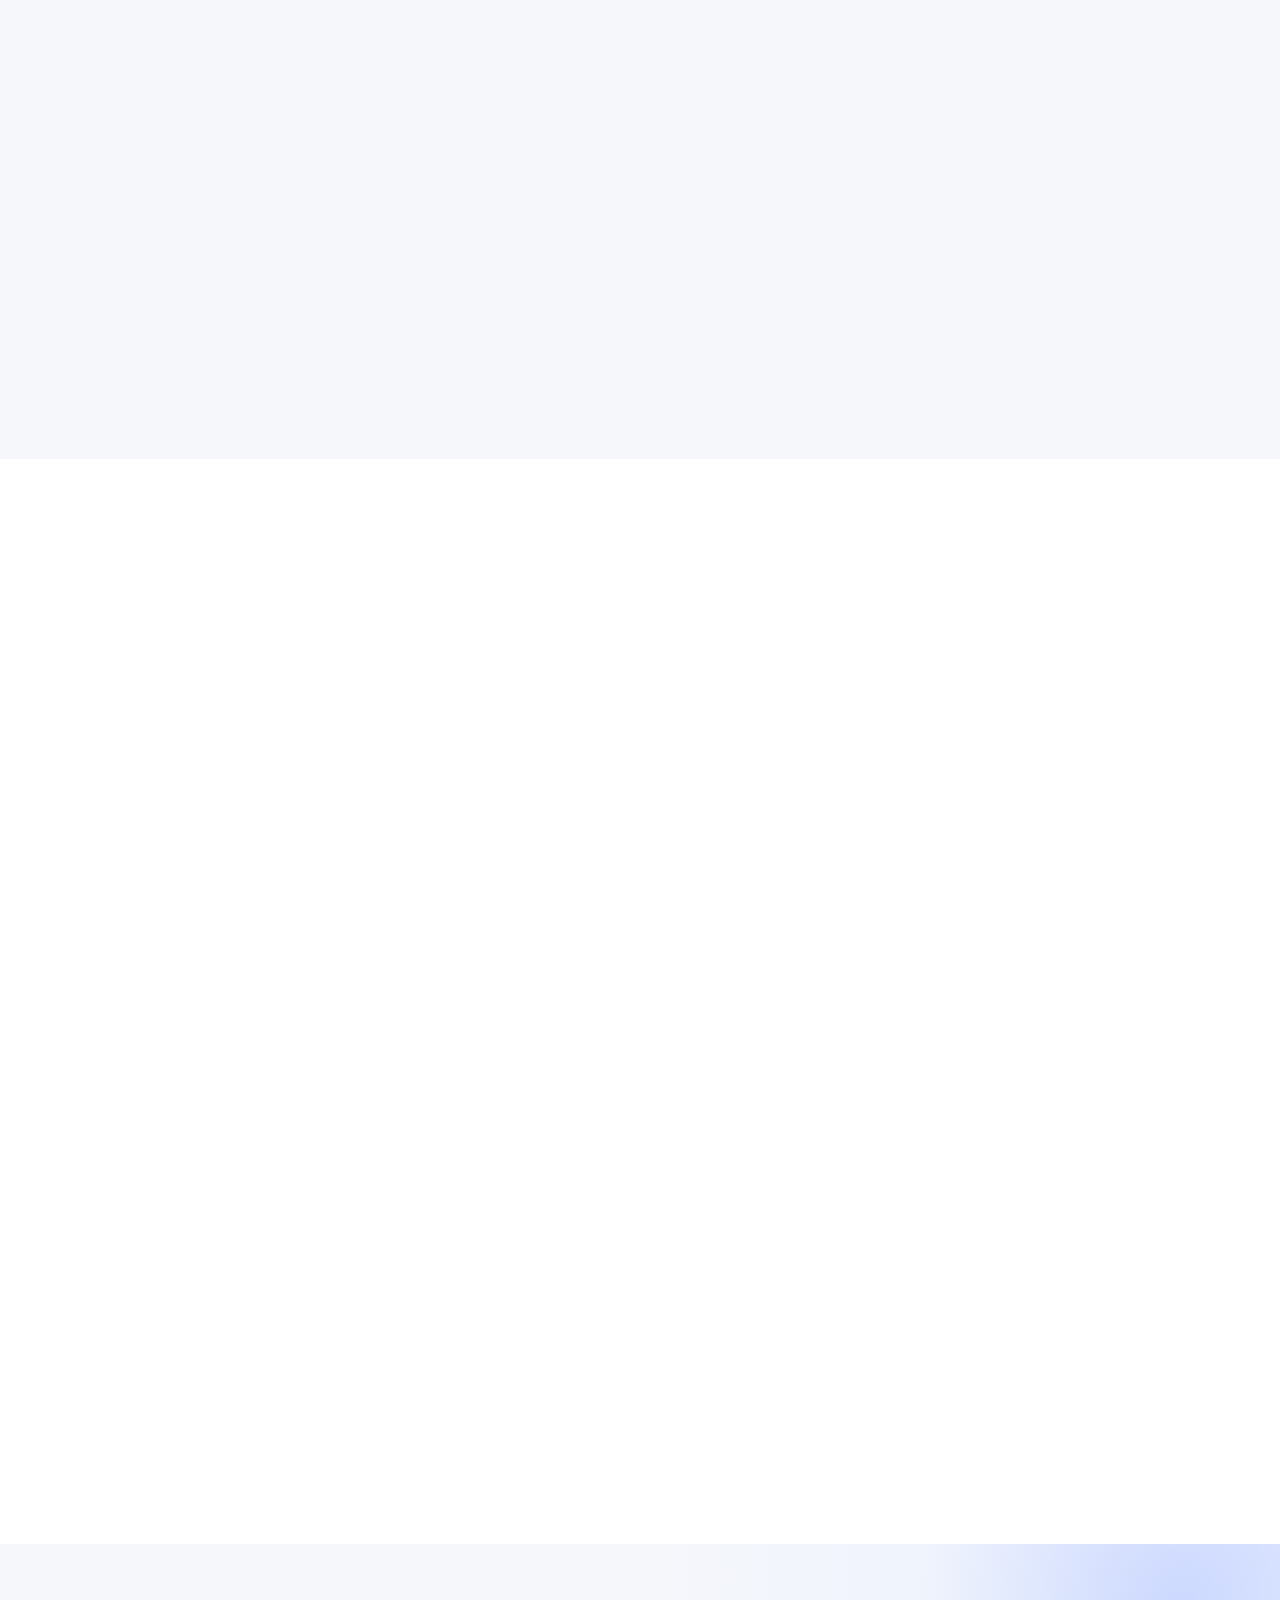
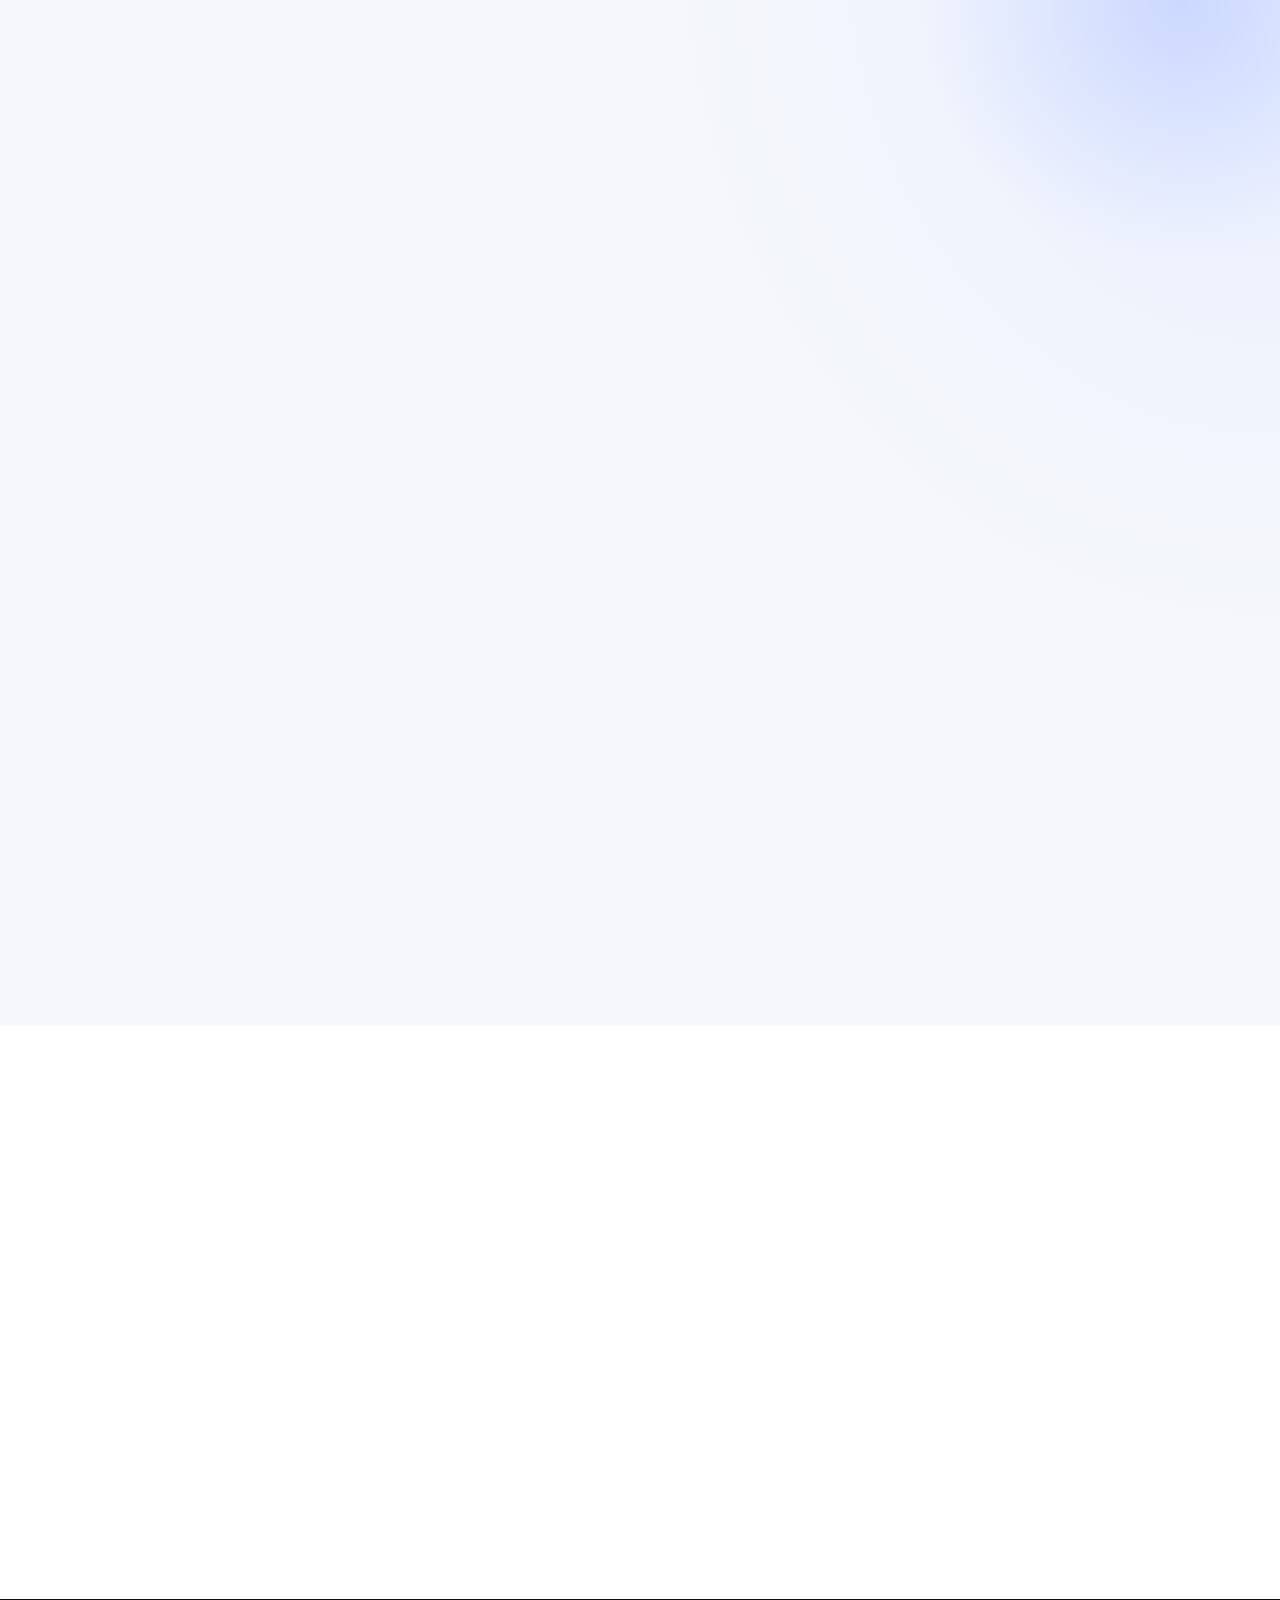
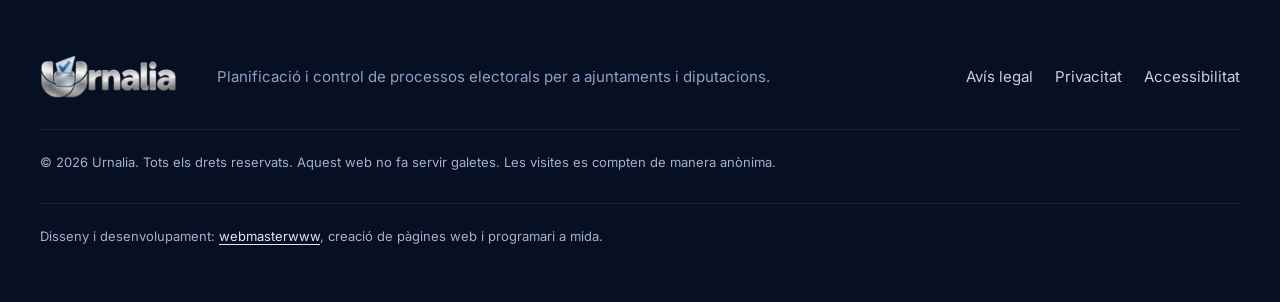
==== commit 4642c022: "Accesibilidad (contraste, pestañas de la galería), CSP permite leer robots.txt y redirección de urna" ====
--- a/ca/index.html
+++ b/ca/index.html
@@ -3,7 +3,7 @@
 <head>
 <meta charset="utf-8">
 <meta name="viewport" content="width=device-width, initial-scale=1">
-<meta http-equiv="Content-Security-Policy" content="default-src 'none'; script-src 'self'; style-src 'self'; img-src 'self' data: https://urnalia.goatcounter.com; font-src 'self'; connect-src https://urnalia.goatcounter.com; manifest-src 'self'; base-uri 'none'; form-action 'none'; object-src 'none'; upgrade-insecure-requests">
+<meta http-equiv="Content-Security-Policy" content="default-src 'none'; script-src 'self'; style-src 'self'; img-src 'self' data: https://urnalia.goatcounter.com; font-src 'self'; connect-src 'self' https://urnalia.goatcounter.com; manifest-src 'self'; base-uri 'none'; form-action 'none'; object-src 'none'; upgrade-insecure-requests">
 <meta name="referrer" content="strict-origin-when-cross-origin">
 <title>Urnalia · Programa de gestió electoral per a ajuntaments</title>
 <meta name="description" content="Programa per a ajuntaments: calcula els terminis de la LOREG, avisa de cada tràmit i organitza meses, locals, documents i personal electoral.">
@@ -139,8 +139,8 @@
       <button class="shot" data-full="/img/capturas/ca/panel.webp" aria-label="Amplia la captura de Resum"><img src="/img/capturas/ca/panel-sm.webp" alt="Resum amb fites del procés i comptadors" loading="lazy" width="1200" height="750"></button>
     </article>
 
-    <div class="gallery reveal" role="tablist" aria-label="Més vistes del programa">
-      <div class="gal-tabs">
+    <div class="gallery reveal">
+      <div class="gal-tabs" role="tablist" aria-label="Més vistes del programa">
         <button role="tab" aria-selected="true" data-g="gantt">Cronograma</button>
         <button role="tab" aria-selected="false" data-g="calendario">Calendari</button>
         <button role="tab" aria-selected="false" data-g="agenda">Agenda</button>
--- a/css/site.css
+++ b/css/site.css
@@ -1,403 +1,404 @@
-@font-face {
-  font-family: "Inter";
-  src: url("../fonts/inter-latin-wght-normal.woff2") format("woff2");
-  font-weight: 100 900;
-  font-style: normal;
-  font-display: swap;
-}
-
-:root {
-  --navy-950: #070f22;
-  --navy-900: #0b1730;
-  --navy-800: #13254a;
-  --navy-700: #1c3566;
-  --blue: #3d6bff;
-  --blue-2: #5b8cff;
-  --cyan: #38d6ff;
-  --amber: #ffd166;
-  --green: #2fbf71;
-  --red: #ef4b5b;
-  --ink: #0d1a33;
-  --ink-2: #44526b;
-  --ink-3: #6b7890;
-  --line: #e3e8f1;
-  --bg: #ffffff;
-  --bg-2: #f5f7fb;
-  --radius: 18px;
-  --shadow: 0 1px 2px rgba(13, 26, 51, .06), 0 12px 32px -12px rgba(13, 26, 51, .18);
-  --shadow-lg: 0 40px 80px -30px rgba(7, 15, 34, .55), 0 18px 36px -18px rgba(7, 15, 34, .35);
-  --ease: cubic-bezier(.2, .7, .2, 1);
-  color-scheme: light;
-}
-
-*, *::before, *::after { box-sizing: border-box; }
-html { scroll-behavior: smooth; scroll-padding-top: 96px; -webkit-text-size-adjust: 100%; }
-body {
-  margin: 0;
-  font-family: "Inter", system-ui, -apple-system, "Segoe UI", Roboto, sans-serif;
-  font-size: 17px;
-  line-height: 1.6;
-  color: var(--ink);
-  background: var(--bg);
-  -webkit-font-smoothing: antialiased;
-  text-rendering: optimizeLegibility;
-  font-feature-settings: "cv11", "ss01";
-}
-img { max-width: 100%; height: auto; display: block; }
-a { color: var(--blue); text-decoration: none; }
-a:hover { text-decoration: underline; }
-h1, h2, h3 { line-height: 1.12; letter-spacing: -.025em; margin: 0 0 .5em; }
-h2 { font-size: clamp(30px, 4vw, 48px); font-weight: 750; }
-h3 { font-size: 21px; font-weight: 700; letter-spacing: -.015em; }
-p { margin: 0 0 1em; }
-.sr { position: absolute; width: 1px; height: 1px; overflow: hidden; clip: rect(0 0 0 0); white-space: nowrap; }
-.skip { position: absolute; left: 12px; top: -60px; z-index: 100; background: #fff; color: var(--ink); padding: 10px 14px; border-radius: 10px; }
-.skip:focus { top: 12px; }
-:focus-visible { outline: 3px solid var(--cyan); outline-offset: 3px; border-radius: 6px; }
-
-.wrap { width: min(1200px, 100% - 32px); margin-inline: auto; }
-.narrow { width: min(820px, 100% - 32px); }
-.section { padding: clamp(72px, 10vw, 128px) 0; }
-.head { max-width: 760px; margin-bottom: 56px; }
-.head p { color: var(--ink-2); font-size: 18px; }
-.kicker { font-size: 13px; font-weight: 700; letter-spacing: .14em; text-transform: uppercase; color: var(--blue); margin-bottom: 14px; }
-.kicker.light { color: var(--cyan); }
-
-/* botones */
-.btn {
-  display: inline-flex; align-items: center; justify-content: center; gap: 8px;
-  font: inherit; font-weight: 650; font-size: 16px; line-height: 1;
-  padding: 15px 22px; border-radius: 12px; border: 1px solid transparent;
-  cursor: pointer; transition: transform .2s var(--ease), box-shadow .2s var(--ease), background .2s;
-  text-decoration: none !important; white-space: nowrap;
-}
-.btn:hover { transform: translateY(-1px); }
-.btn-primary { background: linear-gradient(180deg, #4d7bff, #2e57e6); color: #fff; box-shadow: 0 10px 24px -10px rgba(61, 107, 255, .8), inset 0 1px 0 rgba(255, 255, 255, .25); }
-.btn-primary:hover { box-shadow: 0 16px 30px -10px rgba(61, 107, 255, .9), inset 0 1px 0 rgba(255, 255, 255, .25); }
-.btn-ghost { color: #fff; border-color: rgba(255, 255, 255, .22); background: rgba(255, 255, 255, .05); backdrop-filter: blur(6px); }
-.btn-ghost:hover { background: rgba(255, 255, 255, .12); }
-.btn-light { background: #fff; color: var(--navy-900); }
-.btn-outline { color: var(--ink); border-color: var(--line); background: #fff; }
-.btn-outline:hover { border-color: var(--blue); color: var(--blue); }
-.btn-sm { padding: 10px 14px; font-size: 14px; border-radius: 10px; }
-.btn-lg { padding: 18px 28px; font-size: 17px; }
-
-/* navegación */
-.nav { position: fixed; inset: 0 0 auto; z-index: 50; transition: background .3s, box-shadow .3s, backdrop-filter .3s; }
-.nav.scrolled { background: linear-gradient(90deg, rgba(11, 37, 69, .9), rgba(19, 64, 116, .9)); backdrop-filter: saturate(160%) blur(14px); box-shadow: 0 1px 0 rgba(255, 255, 255, .06); }
-.nav-in { display: flex; align-items: center; justify-content: space-between; height: 112px; transition: height .3s var(--ease); }
-.nav.scrolled .nav-in { height: 80px; }
-.brand-logo { display: block; height: 88px; width: auto; transition: height .3s var(--ease); }
-.nav.scrolled .brand-logo { height: 60px; }
-.foot .brand-logo { height: 44px; }
-.brand { display: inline-flex; align-items: center; gap: 10px; color: #fff; font-weight: 750; font-size: 21px; letter-spacing: -.02em; text-decoration: none !important; }
-.nav nav { display: flex; align-items: center; gap: 4px; }
-.nav nav a:not(.btn) { color: rgba(255, 255, 255, .78); font-size: 15px; font-weight: 550; padding: 8px 12px; border-radius: 8px; text-decoration: none; }
-.nav nav a:not(.btn):hover { color: #fff; background: rgba(255, 255, 255, .08); }
-.nav nav .btn { margin-left: 10px; }
-.nav-toggle { display: none; background: none; border: 0; width: 44px; height: 44px; cursor: pointer; padding: 10px; }
-.nav-toggle i { display: block; height: 2px; background: #fff; border-radius: 2px; margin: 5px 0; transition: transform .25s, opacity .25s; }
-.nav-toggle[aria-expanded="true"] i:nth-child(2) { transform: translateY(7px) rotate(45deg); }
-.nav-toggle[aria-expanded="true"] i:nth-child(3) { opacity: 0; }
-.nav-toggle[aria-expanded="true"] i:nth-child(4) { transform: translateY(-7px) rotate(-45deg); }
-
-/* portada */
-.hero { position: relative; overflow: hidden; color: #fff; background: radial-gradient(120% 90% at 70% 0%, #17306a 0%, var(--navy-900) 45%, var(--navy-950) 100%); padding: 164px 0 0; }
-.hero-bg { position: absolute; inset: 0; pointer-events: none; }
-.orb { position: absolute; border-radius: 50%; filter: blur(80px); opacity: .55; animation: drift 18s var(--ease) infinite alternate; }
-.o1 { width: 520px; height: 520px; background: #2f5bff; top: -160px; right: -80px; }
-.o2 { width: 420px; height: 420px; background: #19b3e6; bottom: 80px; left: -160px; opacity: .3; animation-delay: -6s; }
-.o3 { width: 300px; height: 300px; background: #8a5cff; top: 220px; right: 32%; opacity: .25; animation-delay: -12s; }
-.grid { position: absolute; inset: 0; background-image: linear-gradient(rgba(255, 255, 255, .045) 1px, transparent 1px), linear-gradient(90deg, rgba(255, 255, 255, .045) 1px, transparent 1px); background-size: 56px 56px; mask-image: radial-gradient(70% 60% at 50% 30%, #000 30%, transparent 100%); -webkit-mask-image: radial-gradient(70% 60% at 50% 30%, #000 30%, transparent 100%); }
-@keyframes drift { to { transform: translate3d(40px, 30px, 0) scale(1.08); } }
-
-.hero-in { position: relative; display: grid; grid-template-columns: 1.02fr 1fr; gap: 56px; align-items: center; }
-.eyebrow { display: inline-flex; align-items: center; gap: 10px; font-size: 14px; font-weight: 600; color: #cfe0ff; background: rgba(255, 255, 255, .07); border: 1px solid rgba(255, 255, 255, .12); padding: 7px 14px 7px 10px; border-radius: 99px; margin-bottom: 26px; }
-.eyebrow .dot { width: 8px; height: 8px; border-radius: 50%; background: var(--green); box-shadow: 0 0 0 0 rgba(47, 191, 113, .7); animation: pulse 2s infinite; }
-@keyframes pulse { 70% { box-shadow: 0 0 0 10px rgba(47, 191, 113, 0); } 100% { box-shadow: 0 0 0 0 rgba(47, 191, 113, 0); } }
-.hero h1 { font-size: clamp(40px, 5.6vw, 70px); font-weight: 800; letter-spacing: -.04em; line-height: 1.02; margin-bottom: 24px; }
-.hero h1 em { font-style: normal; background: linear-gradient(90deg, #7fa6ff, var(--cyan) 60%, #a7f3ff); -webkit-background-clip: text; background-clip: text; color: transparent; }
-.lead { font-size: clamp(17px, 1.6vw, 20px); color: #c4d0e8; max-width: 560px; }
-.cta { display: flex; flex-wrap: wrap; gap: 12px; margin: 32px 0 40px; }
-.hero-facts { list-style: none; padding: 0; margin: 0; display: grid; grid-template-columns: repeat(3, 1fr); gap: 18px; max-width: 580px; }
-.hero-facts li { font-size: 14px; color: #93a3c4; border-left: 2px solid rgba(127, 166, 255, .45); padding-left: 12px; line-height: 1.4; }
-.hero-facts b { display: block; color: #fff; font-size: 15px; margin-bottom: 2px; }
-
-.hero-shot { perspective: 1800px; }
-.tilt { position: relative; transform: rotateY(-14deg) rotateX(6deg) rotateZ(1deg); transform-style: preserve-3d; transition: transform .6s var(--ease); }
-.browser { border-radius: 14px; overflow: hidden; background: #fff; box-shadow: var(--shadow-lg), 0 0 0 1px rgba(255, 255, 255, .08); }
-.browser .bar { display: flex; align-items: center; gap: 7px; height: 34px; padding: 0 14px; background: #eef1f7; border-bottom: 1px solid #dfe4ee; }
-.browser .bar i { width: 11px; height: 11px; border-radius: 50%; background: #ff5f57; }
-.browser .bar i:nth-child(2) { background: #febc2e; }
-.browser .bar i:nth-child(3) { background: #28c840; }
-.browser .bar span { margin-left: 14px; flex: 1; max-width: 300px; font-size: 12px; color: #7a869c; background: #fff; border-radius: 6px; padding: 3px 10px; }
-.float { position: absolute; transform: translateZ(60px); }
-.f-phone { width: 30%; right: -7%; bottom: -12%; border-radius: 26px; overflow: hidden; border: 6px solid #0a1224; box-shadow: var(--shadow-lg); animation: bob 7s ease-in-out infinite; }
-.f-badge { display: flex; align-items: center; gap: 12px; background: rgba(255, 255, 255, .96); color: var(--ink); padding: 12px 16px 12px 12px; border-radius: 14px; box-shadow: 0 18px 40px -16px rgba(7, 15, 34, .6); font-size: 14px; line-height: 1.25; animation: bob 6s ease-in-out infinite; }
-.f-badge small { display: block; color: var(--ink-3); font-size: 12px; }
-.f-badge span { flex: none; display: grid; place-items: center; width: 36px; height: 36px; border-radius: 10px; font-weight: 800; color: #fff; }
-.f-badge .ok { background: var(--green); }
-.f-badge .warn { background: var(--red); }
-.f-badge .day { background: var(--navy-800); font-size: 12px; }
-.f1 { left: -9%; top: 18%; animation-delay: -2s; }
-.f2 { left: -4%; bottom: 6%; animation-delay: -4s; }
-.f3 { right: 4%; top: -7%; }
-@keyframes bob { 50% { transform: translateZ(60px) translateY(-10px); } }
-
-.stats { position: relative; display: grid; grid-template-columns: repeat(4, 1fr); margin-top: 110px; border-top: 1px solid rgba(255, 255, 255, .1); }
-.stats div { padding: 34px 24px 42px 0; }
-.stats b { display: block; font-size: clamp(38px, 4.4vw, 56px); font-weight: 800; letter-spacing: -.04em; line-height: 1; margin-bottom: 10px; background: linear-gradient(180deg, #fff, #9fb6ea); -webkit-background-clip: text; background-clip: text; color: transparent; font-variant-numeric: tabular-nums; }
-.stats span { color: #8fa0c2; font-size: 15px; display: block; max-width: 230px; line-height: 1.4; }
-
-/* problema */
-.problem { background: var(--bg); }
-.problem h2 { margin-bottom: 28px; }
-.big { font-size: clamp(18px, 1.8vw, 21px); color: var(--ink-2); line-height: 1.65; }
-
-/* funciones */
-.features { background: linear-gradient(180deg, var(--bg-2), #fff 40%, var(--bg-2)); }
-.feat { display: grid; grid-template-columns: .82fr 1.18fr; gap: 64px; align-items: center; margin-bottom: 120px; }
-.feat.rev { grid-template-columns: 1.18fr .82fr; }
-.feat.rev .feat-txt { order: 2; }
-.feat .num { display: inline-block; font-size: 13px; font-weight: 800; color: var(--blue); background: rgba(61, 107, 255, .1); padding: 5px 10px; border-radius: 8px; margin-bottom: 18px; letter-spacing: .06em; }
-.feat h3 { font-size: clamp(26px, 2.6vw, 34px); letter-spacing: -.03em; }
-.feat p { color: var(--ink-2); }
-.ticks { list-style: none; padding: 0; margin: 20px 0 0; }
-.ticks li { position: relative; padding-left: 30px; margin: 10px 0; color: var(--ink); font-size: 16px; }
-.ticks li::before { content: ""; position: absolute; left: 0; top: 4px; width: 19px; height: 19px; border-radius: 6px; background: rgba(47, 191, 113, .14) url("data:image/svg+xml,%3Csvg xmlns='http://www.w3.org/2000/svg' viewBox='0 0 20 20'%3E%3Cpath d='M5 10.5l3 3 7-7' fill='none' stroke='%232fbf71' stroke-width='2.4' stroke-linecap='round' stroke-linejoin='round'/%3E%3C/svg%3E") center/14px no-repeat; }
-
-.shot { display: block; width: 100%; padding: 0; border: 0; background: #fff; border-radius: 14px; overflow: hidden; cursor: zoom-in; box-shadow: var(--shadow), 0 0 0 1px rgba(13, 26, 51, .07); transition: transform .5s var(--ease), box-shadow .5s var(--ease); }
-.shot:hover { transform: translateY(-6px) scale(1.01); box-shadow: 0 40px 70px -30px rgba(13, 26, 51, .45), 0 0 0 1px rgba(61, 107, 255, .3); }
-.shot img { width: 100%; }
-
-.gallery { background: var(--navy-900); border-radius: 28px; padding: 28px; margin-bottom: 120px; box-shadow: var(--shadow-lg); position: relative; overflow: hidden; }
-.gallery::before { content: ""; position: absolute; width: 600px; height: 600px; right: -200px; top: -300px; background: radial-gradient(closest-side, rgba(61, 107, 255, .45), transparent); pointer-events: none; }
-.gal-tabs { position: relative; display: flex; flex-wrap: wrap; gap: 6px; margin-bottom: 22px; }
-.gal-tabs button { font: inherit; font-size: 15px; font-weight: 600; color: #a9b8d6; background: transparent; border: 1px solid rgba(255, 255, 255, .12); padding: 9px 16px; border-radius: 99px; cursor: pointer; transition: all .2s; }
-.gal-tabs button:hover { color: #fff; border-color: rgba(255, 255, 255, .3); }
-.gal-tabs button[aria-selected="true"] { background: #fff; color: var(--navy-900); border-color: #fff; }
-.gal-stage { position: relative; }
-.gal-stage .shot img { transition: opacity .35s; }
-.gal-stage .shot img.fade { opacity: 0; }
-.gal-cap { color: #a9b8d6; margin: 18px 4px 0; font-size: 16px; }
-
-/* calculadora */
-.calc { background: radial-gradient(90% 120% at 0% 0%, #1a3576, var(--navy-900) 55%); color: #fff; position: relative; overflow: hidden; }
-.calc-in { display: grid; grid-template-columns: .9fr 1.1fr; gap: 64px; align-items: start; }
-.calc-copy p { color: #b7c4de; font-size: 18px; }
-.calc-field { display: block; margin-top: 28px; max-width: 320px; }
-.calc-field span { display: block; font-size: 14px; font-weight: 600; color: #cfe0ff; margin-bottom: 8px; }
-.calc-field input { width: 100%; font: inherit; font-size: 20px; font-weight: 650; color: #fff; background: rgba(255, 255, 255, .08); border: 1px solid rgba(255, 255, 255, .22); border-radius: 12px; padding: 14px 16px; color-scheme: dark; }
-.calc-field input:focus { outline: none; border-color: var(--cyan); box-shadow: 0 0 0 4px rgba(56, 214, 255, .2); }
-.calc-warn { color: var(--amber) !important; font-size: 15px !important; margin-top: 10px; }
-.timeline { list-style: none; margin: 0; padding: 0; position: relative; }
-.timeline::before { content: ""; position: absolute; left: 31px; top: 20px; bottom: 20px; width: 2px; background: linear-gradient(var(--blue-2), var(--cyan)); opacity: .5; }
-.timeline li { position: relative; display: flex; align-items: center; gap: 22px; padding: 12px 0; }
-.timeline .d { position: relative; z-index: 1; flex: none; width: 64px; height: 40px; display: grid; place-items: center; font-weight: 800; font-size: 14px; border-radius: 12px; background: var(--navy-800); border: 1px solid rgba(255, 255, 255, .16); }
-.timeline li div { flex: 1; background: rgba(255, 255, 255, .06); border: 1px solid rgba(255, 255, 255, .1); border-radius: 14px; padding: 14px 18px; transition: background .3s; }
-.timeline b { display: block; font-size: 16px; }
-.timeline time { display: block; color: #9fb6ea; font-size: 15px; margin-top: 2px; text-transform: none; }
-.timeline .hl .d { background: linear-gradient(180deg, #4d7bff, #2e57e6); border-color: transparent; }
-.timeline .hl div { background: rgba(61, 107, 255, .18); border-color: rgba(127, 166, 255, .45); }
-.timeline time.flash { animation: flash .6s var(--ease); }
-@keyframes flash { from { color: var(--cyan); } }
-
-/* seguridad */
-.security { background: #fff; }
-.sec-grid { display: grid; grid-template-columns: repeat(3, 1fr); gap: 20px; }
-.card { background: var(--bg-2); border: 1px solid var(--line); border-radius: var(--radius); padding: 30px; transition: transform .3s var(--ease), box-shadow .3s, border-color .3s; }
-.card:hover { transform: translateY(-4px); box-shadow: var(--shadow); border-color: rgba(61, 107, 255, .3); background: #fff; }
-.card p { color: var(--ink-2); font-size: 16px; margin: 0; }
-.ic { width: 48px; height: 48px; border-radius: 14px; display: grid; place-items: center; background: linear-gradient(135deg, #e7eeff, #d3e0ff); margin-bottom: 20px; }
-.ic svg { width: 24px; height: 24px; fill: none; stroke: var(--blue); stroke-width: 2; stroke-linecap: round; stroke-linejoin: round; }
-.note { margin-top: 36px; color: var(--ink-3); font-size: 15px; max-width: 860px; }
-
-.duo { background: var(--bg-2); padding-top: 0; }
-.duo-in { display: grid; grid-template-columns: 1fr 1fr; gap: 28px; }
-.duo figure { margin: 0; }
-.duo figcaption { color: var(--ink-2); font-size: 15px; margin-top: 16px; }
-.duo figcaption b { color: var(--ink); }
-.security + .duo { background: #fff; }
-
-/* instalación */
-.install { background: var(--bg-2); }
-.modes { display: grid; grid-template-columns: 1fr 1fr; gap: 20px; margin-bottom: 40px; }
-.mode { background: #fff; border: 1px solid var(--line); border-radius: var(--radius); padding: 32px; }
-.mode p { color: var(--ink-2); margin: 0; }
-.mode.featured { background: linear-gradient(160deg, var(--navy-800), var(--navy-900)); color: #fff; border-color: transparent; }
-.mode.featured p { color: #b7c4de; }
-.steps { list-style: none; counter-reset: s; padding: 0; margin: 0 0 40px; display: grid; grid-template-columns: repeat(4, 1fr); gap: 20px; }
-.steps li { counter-increment: s; position: relative; padding-top: 58px; }
-.steps li::before { content: counter(s); position: absolute; top: 0; left: 0; width: 42px; height: 42px; border-radius: 50%; display: grid; place-items: center; font-weight: 800; color: #fff; background: var(--blue); box-shadow: 0 0 0 6px rgba(61, 107, 255, .14); }
-.steps li::after { content: ""; position: absolute; top: 21px; left: 54px; right: -8px; height: 2px; background: repeating-linear-gradient(90deg, rgba(61, 107, 255, .35) 0 6px, transparent 6px 12px); }
-.steps li:last-child::after { display: none; }
-.steps b { display: block; font-size: 18px; margin-bottom: 4px; }
-.steps span { color: var(--ink-2); font-size: 15px; }
-.reqs { display: grid; grid-template-columns: repeat(4, 1fr); gap: 0; margin: 0; background: #fff; border: 1px solid var(--line); border-radius: var(--radius); overflow: hidden; }
-.reqs div { padding: 22px 24px; border-right: 1px solid var(--line); }
-.reqs div:last-child { border-right: 0; }
-.reqs dt { font-size: 13px; font-weight: 700; text-transform: uppercase; letter-spacing: .08em; color: var(--ink-3); margin-bottom: 6px; }
-.reqs dd { margin: 0; font-size: 15px; font-weight: 550; }
-
-/* hoja de ruta */
-.roadmap { background: #fff; }
-.road { display: grid; grid-template-columns: repeat(4, 1fr); gap: 20px; }
-.road-item { border-top: 3px solid var(--blue); padding-top: 22px; }
-.road-item:nth-child(2) { border-color: var(--cyan); }
-.road-item:nth-child(3) { border-color: #8a5cff; }
-.road-item:nth-child(4) { border-color: var(--amber); }
-.road-item h3 { font-size: 19px; }
-.road-item p { color: var(--ink-2); font-size: 15px; }
-.tag { display: inline-block; font-size: 12px; font-weight: 700; text-transform: uppercase; letter-spacing: .08em; color: var(--ink-3); margin-bottom: 10px; }
-
-/* precios */
-.pricing { background: var(--bg-2); }
-.plans { display: grid; grid-template-columns: repeat(3, 1fr); gap: 22px; align-items: stretch; }
-.plan { position: relative; display: flex; flex-direction: column; background: #fff; border: 1px solid var(--line); border-radius: 22px; padding: 34px 30px; box-shadow: var(--shadow); }
-.plan h3 { font-size: 18px; color: var(--ink-2); font-weight: 650; }
-.price { font-size: 40px; font-weight: 800; letter-spacing: -.035em; line-height: 1.1; margin: 6px 0 4px; }
-.price small { font-size: 16px; font-weight: 600; color: var(--ink-3); letter-spacing: 0; }
-.sub { color: var(--ink-3); font-size: 14px; }
-.plan .ticks { flex: 1; margin-bottom: 28px; }
-.plan .btn { width: 100%; }
-.plan.featured { background: linear-gradient(170deg, var(--navy-800), var(--navy-950)); color: #fff; border-color: transparent; transform: translateY(-12px); box-shadow: var(--shadow-lg); }
-.plan.featured h3, .plan.featured .sub { color: #a9b8d6; }
-.plan.featured .price { font-size: 32px; }
-.plan.featured .ticks li { color: #e3eaf8; }
-.ribbon { position: absolute; top: -13px; left: 30px; font-size: 12px; font-weight: 750; text-transform: uppercase; letter-spacing: .08em; background: var(--amber); color: var(--navy-900); padding: 6px 12px; border-radius: 99px; }
-
-/* preguntas */
-.faq { background: #fff; }
-.qa details { border-bottom: 1px solid var(--line); padding: 4px 0; }
-.qa summary { list-style: none; cursor: pointer; font-weight: 650; font-size: 18px; padding: 20px 44px 20px 0; position: relative; }
-.qa summary::-webkit-details-marker { display: none; }
-.qa summary::after { content: ""; position: absolute; right: 6px; top: 50%; width: 12px; height: 12px; margin-top: -9px; border-right: 2.5px solid var(--ink-3); border-bottom: 2.5px solid var(--ink-3); transform: rotate(45deg); transition: transform .25s var(--ease); }
-.qa details[open] summary::after { transform: rotate(-135deg); margin-top: -3px; }
-.qa details p { color: var(--ink-2); padding-bottom: 14px; margin: 0; }
-
-/* contacto */
-.contact { background: #fff; padding-top: 0; }
-.contact-in { display: grid; grid-template-columns: 1.2fr .8fr; gap: 48px; align-items: center; background: radial-gradient(100% 140% at 100% 0%, #2a4fb8, var(--navy-900) 60%); color: #fff; border-radius: 30px; padding: clamp(36px, 6vw, 72px); box-shadow: var(--shadow-lg); position: relative; overflow: hidden; }
-.contact-in p { color: #b7c4de; font-size: 18px; margin: 0; }
-.contact-box { display: flex; flex-direction: column; gap: 14px; align-items: flex-start; }
-.mail { color: #fff; font-size: clamp(22px, 2.4vw, 30px); font-weight: 750; letter-spacing: -.02em; }
-.contact-box small { color: #93a3c4; }
-
-/* pie */
-.foot { background: var(--navy-950); color: #8fa0c2; padding: 56px 0; font-size: 15px; }
-.foot-in { display: grid; grid-template-columns: auto 1fr auto; gap: 12px 40px; align-items: center; }
-.foot p { margin: 0; }
-.foot nav { display: flex; gap: 22px; }
+@font-face {
+  font-family: "Inter";
+  src: url("../fonts/inter-latin-wght-normal.woff2") format("woff2");
+  font-weight: 100 900;
+  font-style: normal;
+  font-display: swap;
+}
+
+:root {
+  --navy-950: #070f22;
+  --navy-900: #0b1730;
+  --navy-800: #13254a;
+  --navy-700: #1c3566;
+  --blue: #3d6bff;
+  --blue-2: #5b8cff;
+  --cyan: #38d6ff;
+  --amber: #ffd166;
+  --green: #2fbf71;
+  --red: #ef4b5b;
+  --ink: #0d1a33;
+  --ink-2: #44526b;
+  --ink-3: #6b7890;
+  --line: #e3e8f1;
+  --bg: #ffffff;
+  --bg-2: #f5f7fb;
+  --radius: 18px;
+  --shadow: 0 1px 2px rgba(13, 26, 51, .06), 0 12px 32px -12px rgba(13, 26, 51, .18);
+  --shadow-lg: 0 40px 80px -30px rgba(7, 15, 34, .55), 0 18px 36px -18px rgba(7, 15, 34, .35);
+  --ease: cubic-bezier(.2, .7, .2, 1);
+  color-scheme: light;
+}
+
+*, *::before, *::after { box-sizing: border-box; }
+html { scroll-behavior: smooth; scroll-padding-top: 96px; -webkit-text-size-adjust: 100%; }
+body {
+  margin: 0;
+  font-family: "Inter", system-ui, -apple-system, "Segoe UI", Roboto, sans-serif;
+  font-size: 17px;
+  line-height: 1.6;
+  color: var(--ink);
+  background: var(--bg);
+  -webkit-font-smoothing: antialiased;
+  text-rendering: optimizeLegibility;
+  font-feature-settings: "cv11", "ss01";
+}
+img { max-width: 100%; height: auto; display: block; }
+a { color: var(--blue); text-decoration: none; }
+a:hover { text-decoration: underline; }
+h1, h2, h3 { line-height: 1.12; letter-spacing: -.025em; margin: 0 0 .5em; }
+h2 { font-size: clamp(30px, 4vw, 48px); font-weight: 750; }
+h3 { font-size: 21px; font-weight: 700; letter-spacing: -.015em; }
+p { margin: 0 0 1em; }
+.sr { position: absolute; width: 1px; height: 1px; overflow: hidden; clip: rect(0 0 0 0); white-space: nowrap; }
+.skip { position: absolute; left: 12px; top: -60px; z-index: 100; background: #fff; color: var(--ink); padding: 10px 14px; border-radius: 10px; }
+.skip:focus { top: 12px; }
+:focus-visible { outline: 3px solid var(--cyan); outline-offset: 3px; border-radius: 6px; }
+
+.wrap { width: min(1200px, 100% - 32px); margin-inline: auto; }
+.narrow { width: min(820px, 100% - 32px); }
+.section { padding: clamp(72px, 10vw, 128px) 0; }
+.head { max-width: 760px; margin-bottom: 56px; }
+.head p { color: var(--ink-2); font-size: 18px; }
+.kicker { font-size: 13px; font-weight: 700; letter-spacing: .14em; text-transform: uppercase; color: var(--blue); margin-bottom: 14px; }
+.kicker.light { color: var(--cyan); }
+
+/* botones */
+.btn {
+  display: inline-flex; align-items: center; justify-content: center; gap: 8px;
+  font: inherit; font-weight: 650; font-size: 16px; line-height: 1;
+  padding: 15px 22px; border-radius: 12px; border: 1px solid transparent;
+  cursor: pointer; transition: transform .2s var(--ease), box-shadow .2s var(--ease), background .2s;
+  text-decoration: none !important; white-space: nowrap;
+}
+.btn:hover { transform: translateY(-1px); }
+.btn-primary { background: linear-gradient(180deg, #4d7bff, #2e57e6); color: #fff; box-shadow: 0 10px 24px -10px rgba(61, 107, 255, .8), inset 0 1px 0 rgba(255, 255, 255, .25); }
+.btn-primary:hover { box-shadow: 0 16px 30px -10px rgba(61, 107, 255, .9), inset 0 1px 0 rgba(255, 255, 255, .25); }
+.btn-ghost { color: #fff; border-color: rgba(255, 255, 255, .22); background: rgba(255, 255, 255, .05); backdrop-filter: blur(6px); }
+.btn-ghost:hover { background: rgba(255, 255, 255, .12); }
+.btn-light { background: #fff; color: var(--navy-900); }
+.btn-outline { color: var(--ink); border-color: var(--line); background: #fff; }
+.btn-outline:hover { border-color: var(--blue); color: var(--blue); }
+.btn-sm { padding: 10px 14px; font-size: 14px; border-radius: 10px; }
+.btn-lg { padding: 18px 28px; font-size: 17px; }
+
+/* navegación */
+.nav { position: fixed; inset: 0 0 auto; z-index: 50; transition: background .3s, box-shadow .3s, backdrop-filter .3s; }
+.nav.scrolled { background: linear-gradient(90deg, rgba(11, 37, 69, .9), rgba(19, 64, 116, .9)); backdrop-filter: saturate(160%) blur(14px); box-shadow: 0 1px 0 rgba(255, 255, 255, .06); }
+.nav-in { display: flex; align-items: center; justify-content: space-between; height: 112px; transition: height .3s var(--ease); }
+.nav.scrolled .nav-in { height: 80px; }
+.brand-logo { display: block; height: 88px; width: auto; transition: height .3s var(--ease); }
+.nav.scrolled .brand-logo { height: 60px; }
+.foot .brand-logo { height: 44px; }
+.brand { display: inline-flex; align-items: center; gap: 10px; color: #fff; font-weight: 750; font-size: 21px; letter-spacing: -.02em; text-decoration: none !important; }
+.nav nav { display: flex; align-items: center; gap: 4px; }
+.nav nav a:not(.btn) { color: rgba(255, 255, 255, .78); font-size: 15px; font-weight: 550; padding: 8px 12px; border-radius: 8px; text-decoration: none; }
+.nav nav a:not(.btn):hover { color: #fff; background: rgba(255, 255, 255, .08); }
+.nav nav .btn { margin-left: 10px; }
+.nav-toggle { display: none; background: none; border: 0; width: 44px; height: 44px; cursor: pointer; padding: 10px; }
+.nav-toggle i { display: block; height: 2px; background: #fff; border-radius: 2px; margin: 5px 0; transition: transform .25s, opacity .25s; }
+.nav-toggle[aria-expanded="true"] i:nth-child(2) { transform: translateY(7px) rotate(45deg); }
+.nav-toggle[aria-expanded="true"] i:nth-child(3) { opacity: 0; }
+.nav-toggle[aria-expanded="true"] i:nth-child(4) { transform: translateY(-7px) rotate(-45deg); }
+
+/* portada */
+.hero { position: relative; overflow: hidden; color: #fff; background: radial-gradient(120% 90% at 70% 0%, #17306a 0%, var(--navy-900) 45%, var(--navy-950) 100%); padding: 164px 0 0; }
+.hero-bg { position: absolute; inset: 0; pointer-events: none; }
+.orb { position: absolute; border-radius: 50%; filter: blur(80px); opacity: .55; animation: drift 18s var(--ease) infinite alternate; }
+.o1 { width: 520px; height: 520px; background: #2f5bff; top: -160px; right: -80px; }
+.o2 { width: 420px; height: 420px; background: #19b3e6; bottom: 80px; left: -160px; opacity: .3; animation-delay: -6s; }
+.o3 { width: 300px; height: 300px; background: #8a5cff; top: 220px; right: 32%; opacity: .25; animation-delay: -12s; }
+.grid { position: absolute; inset: 0; background-image: linear-gradient(rgba(255, 255, 255, .045) 1px, transparent 1px), linear-gradient(90deg, rgba(255, 255, 255, .045) 1px, transparent 1px); background-size: 56px 56px; mask-image: radial-gradient(70% 60% at 50% 30%, #000 30%, transparent 100%); -webkit-mask-image: radial-gradient(70% 60% at 50% 30%, #000 30%, transparent 100%); }
+@keyframes drift { to { transform: translate3d(40px, 30px, 0) scale(1.08); } }
+
+.hero-in { position: relative; display: grid; grid-template-columns: 1.02fr 1fr; gap: 56px; align-items: center; }
+.eyebrow { display: inline-flex; align-items: center; gap: 10px; font-size: 14px; font-weight: 600; color: #cfe0ff; background: rgba(255, 255, 255, .07); border: 1px solid rgba(255, 255, 255, .12); padding: 7px 14px 7px 10px; border-radius: 99px; margin-bottom: 26px; }
+.eyebrow .dot { width: 8px; height: 8px; border-radius: 50%; background: var(--green); box-shadow: 0 0 0 0 rgba(47, 191, 113, .7); animation: pulse 2s infinite; }
+@keyframes pulse { 70% { box-shadow: 0 0 0 10px rgba(47, 191, 113, 0); } 100% { box-shadow: 0 0 0 0 rgba(47, 191, 113, 0); } }
+.hero h1 { font-size: clamp(40px, 5.6vw, 70px); font-weight: 800; letter-spacing: -.04em; line-height: 1.02; margin-bottom: 24px; }
+.hero h1 em { font-style: normal; background: linear-gradient(90deg, #7fa6ff, var(--cyan) 60%, #a7f3ff); -webkit-background-clip: text; background-clip: text; color: transparent; }
+.lead { font-size: clamp(17px, 1.6vw, 20px); color: #c4d0e8; max-width: 560px; }
+.cta { display: flex; flex-wrap: wrap; gap: 12px; margin: 32px 0 40px; }
+.hero-facts { list-style: none; padding: 0; margin: 0; display: grid; grid-template-columns: repeat(3, 1fr); gap: 18px; max-width: 580px; }
+.hero-facts li { font-size: 14px; color: #93a3c4; border-left: 2px solid rgba(127, 166, 255, .45); padding-left: 12px; line-height: 1.4; }
+.hero-facts b { display: block; color: #fff; font-size: 15px; margin-bottom: 2px; }
+
+.hero-shot { perspective: 1800px; }
+.tilt { position: relative; transform: rotateY(-14deg) rotateX(6deg) rotateZ(1deg); transform-style: preserve-3d; transition: transform .6s var(--ease); }
+.browser { border-radius: 14px; overflow: hidden; background: #fff; box-shadow: var(--shadow-lg), 0 0 0 1px rgba(255, 255, 255, .08); }
+.browser .bar { display: flex; align-items: center; gap: 7px; height: 34px; padding: 0 14px; background: #eef1f7; border-bottom: 1px solid #dfe4ee; }
+.browser .bar i { width: 11px; height: 11px; border-radius: 50%; background: #ff5f57; }
+.browser .bar i:nth-child(2) { background: #febc2e; }
+.browser .bar i:nth-child(3) { background: #28c840; }
+.browser .bar span { margin-left: 14px; flex: 1; max-width: 300px; font-size: 12px; color: #55627a; background: #fff; border-radius: 6px; padding: 3px 10px; }
+.float { position: absolute; transform: translateZ(60px); }
+.f-phone { width: 30%; right: -7%; bottom: -12%; border-radius: 26px; overflow: hidden; border: 6px solid #0a1224; box-shadow: var(--shadow-lg); animation: bob 7s ease-in-out infinite; }
+.f-badge { display: flex; align-items: center; gap: 12px; background: rgba(255, 255, 255, .96); color: var(--ink); padding: 12px 16px 12px 12px; border-radius: 14px; box-shadow: 0 18px 40px -16px rgba(7, 15, 34, .6); font-size: 14px; line-height: 1.25; animation: bob 6s ease-in-out infinite; }
+.f-badge small { display: block; color: var(--ink-3); font-size: 12px; }
+.f-badge span { flex: none; display: grid; place-items: center; width: 36px; height: 36px; border-radius: 10px; font-weight: 800; color: #fff; }
+.f-badge .ok { background: var(--green); }
+.f-badge .warn { background: var(--red); }
+.f-badge .day { background: var(--navy-800); font-size: 12px; }
+.f1 { left: -9%; top: 18%; animation-delay: -2s; }
+.f2 { left: -4%; bottom: 6%; animation-delay: -4s; }
+.f3 { right: 4%; top: -7%; }
+@keyframes bob { 50% { transform: translateZ(60px) translateY(-10px); } }
+
+.stats { position: relative; display: grid; grid-template-columns: repeat(4, 1fr); margin-top: 110px; border-top: 1px solid rgba(255, 255, 255, .1); }
+.stats div { padding: 34px 24px 42px 0; }
+.stats b { display: block; font-size: clamp(38px, 4.4vw, 56px); font-weight: 800; letter-spacing: -.04em; line-height: 1; margin-bottom: 10px; background: linear-gradient(180deg, #fff, #9fb6ea); -webkit-background-clip: text; background-clip: text; color: transparent; font-variant-numeric: tabular-nums; }
+.stats span { color: #8fa0c2; font-size: 15px; display: block; max-width: 230px; line-height: 1.4; }
+
+/* problema */
+.problem { background: var(--bg); }
+.problem h2 { margin-bottom: 28px; }
+.big { font-size: clamp(18px, 1.8vw, 21px); color: var(--ink-2); line-height: 1.65; }
+
+/* funciones */
+.features { background: linear-gradient(180deg, var(--bg-2), #fff 40%, var(--bg-2)); }
+.feat { display: grid; grid-template-columns: .82fr 1.18fr; gap: 64px; align-items: center; margin-bottom: 120px; }
+.feat.rev { grid-template-columns: 1.18fr .82fr; }
+.feat.rev .feat-txt { order: 2; }
+.feat .num { display: inline-block; font-size: 13px; font-weight: 800; color: var(--blue); background: rgba(61, 107, 255, .1); padding: 5px 10px; border-radius: 8px; margin-bottom: 18px; letter-spacing: .06em; }
+.feat h3 { font-size: clamp(26px, 2.6vw, 34px); letter-spacing: -.03em; }
+.feat p { color: var(--ink-2); }
+.ticks { list-style: none; padding: 0; margin: 20px 0 0; }
+.ticks li { position: relative; padding-left: 30px; margin: 10px 0; color: var(--ink); font-size: 16px; }
+.ticks li::before { content: ""; position: absolute; left: 0; top: 4px; width: 19px; height: 19px; border-radius: 6px; background: rgba(47, 191, 113, .14) url("data:image/svg+xml,%3Csvg xmlns='http://www.w3.org/2000/svg' viewBox='0 0 20 20'%3E%3Cpath d='M5 10.5l3 3 7-7' fill='none' stroke='%232fbf71' stroke-width='2.4' stroke-linecap='round' stroke-linejoin='round'/%3E%3C/svg%3E") center/14px no-repeat; }
+
+.shot { display: block; width: 100%; padding: 0; border: 0; background: #fff; border-radius: 14px; overflow: hidden; cursor: zoom-in; box-shadow: var(--shadow), 0 0 0 1px rgba(13, 26, 51, .07); transition: transform .5s var(--ease), box-shadow .5s var(--ease); }
+.shot:hover { transform: translateY(-6px) scale(1.01); box-shadow: 0 40px 70px -30px rgba(13, 26, 51, .45), 0 0 0 1px rgba(61, 107, 255, .3); }
+.shot img { width: 100%; }
+
+.gallery { background: var(--navy-900); border-radius: 28px; padding: 28px; margin-bottom: 120px; box-shadow: var(--shadow-lg); position: relative; overflow: hidden; }
+.gallery::before { content: ""; position: absolute; width: 600px; height: 600px; right: -200px; top: -300px; background: radial-gradient(closest-side, rgba(61, 107, 255, .45), transparent); pointer-events: none; }
+.gal-tabs { position: relative; display: flex; flex-wrap: wrap; gap: 6px; margin-bottom: 22px; }
+.gal-tabs button { font: inherit; font-size: 15px; font-weight: 600; color: #a9b8d6; background: transparent; border: 1px solid rgba(255, 255, 255, .12); padding: 9px 16px; border-radius: 99px; cursor: pointer; transition: all .2s; }
+.gal-tabs button:hover { color: #fff; border-color: rgba(255, 255, 255, .3); }
+.gal-tabs button[aria-selected="true"] { background: #fff; color: var(--navy-900); border-color: #fff; }
+.gal-stage { position: relative; }
+.gal-stage .shot img { transition: opacity .35s; }
+.gal-stage .shot img.fade { opacity: 0; }
+.gal-cap { color: #a9b8d6; margin: 18px 4px 0; font-size: 16px; }
+
+/* calculadora */
+.calc { background: radial-gradient(90% 120% at 0% 0%, #1a3576, var(--navy-900) 55%); color: #fff; position: relative; overflow: hidden; }
+.calc-in { display: grid; grid-template-columns: .9fr 1.1fr; gap: 64px; align-items: start; }
+.calc-copy p { color: #b7c4de; font-size: 18px; }
+.calc-field { display: block; margin-top: 28px; max-width: 320px; }
+.calc-field span { display: block; font-size: 14px; font-weight: 600; color: #cfe0ff; margin-bottom: 8px; }
+.calc-field input { width: 100%; font: inherit; font-size: 20px; font-weight: 650; color: #fff; background: rgba(255, 255, 255, .08); border: 1px solid rgba(255, 255, 255, .22); border-radius: 12px; padding: 14px 16px; color-scheme: dark; }
+.calc-field input:focus { outline: none; border-color: var(--cyan); box-shadow: 0 0 0 4px rgba(56, 214, 255, .2); }
+.calc-warn { color: var(--amber) !important; font-size: 15px !important; margin-top: 10px; }
+.timeline { list-style: none; margin: 0; padding: 0; position: relative; }
+.timeline::before { content: ""; position: absolute; left: 31px; top: 20px; bottom: 20px; width: 2px; background: linear-gradient(var(--blue-2), var(--cyan)); opacity: .5; }
+.timeline li { position: relative; display: flex; align-items: center; gap: 22px; padding: 12px 0; }
+.timeline .d { position: relative; z-index: 1; flex: none; width: 64px; height: 40px; display: grid; place-items: center; font-weight: 800; font-size: 14px; border-radius: 12px; background: var(--navy-800); border: 1px solid rgba(255, 255, 255, .16); }
+.timeline li div { flex: 1; background: rgba(255, 255, 255, .06); border: 1px solid rgba(255, 255, 255, .1); border-radius: 14px; padding: 14px 18px; transition: background .3s; }
+.timeline b { display: block; font-size: 16px; }
+.timeline time { display: block; color: #9fb6ea; font-size: 15px; margin-top: 2px; text-transform: none; }
+.timeline .hl .d { background: linear-gradient(180deg, #4d7bff, #2e57e6); border-color: transparent; }
+.timeline .hl div { background: rgba(61, 107, 255, .18); border-color: rgba(127, 166, 255, .45); }
+.timeline time.flash { animation: flash .6s var(--ease); }
+@keyframes flash { from { color: var(--cyan); } }
+
+/* seguridad */
+.security { background: #fff; }
+.sec-grid { display: grid; grid-template-columns: repeat(3, 1fr); gap: 20px; }
+.card { background: var(--bg-2); border: 1px solid var(--line); border-radius: var(--radius); padding: 30px; transition: transform .3s var(--ease), box-shadow .3s, border-color .3s; }
+.card:hover { transform: translateY(-4px); box-shadow: var(--shadow); border-color: rgba(61, 107, 255, .3); background: #fff; }
+.card p { color: var(--ink-2); font-size: 16px; margin: 0; }
+.ic { width: 48px; height: 48px; border-radius: 14px; display: grid; place-items: center; background: linear-gradient(135deg, #e7eeff, #d3e0ff); margin-bottom: 20px; }
+.ic svg { width: 24px; height: 24px; fill: none; stroke: var(--blue); stroke-width: 2; stroke-linecap: round; stroke-linejoin: round; }
+.note { margin-top: 36px; color: var(--ink-3); font-size: 15px; max-width: 860px; }
+
+.duo { background: var(--bg-2); padding-top: 0; }
+.duo-in { display: grid; grid-template-columns: 1fr 1fr; gap: 28px; }
+.duo figure { margin: 0; }
+.duo figcaption { color: var(--ink-2); font-size: 15px; margin-top: 16px; }
+.duo figcaption b { color: var(--ink); }
+.security + .duo { background: #fff; }
+
+/* instalación */
+.install { background: var(--bg-2); }
+.modes { display: grid; grid-template-columns: 1fr 1fr; gap: 20px; margin-bottom: 40px; }
+.mode { background: #fff; border: 1px solid var(--line); border-radius: var(--radius); padding: 32px; }
+.mode p { color: var(--ink-2); margin: 0; }
+.mode.featured { background: linear-gradient(160deg, var(--navy-800), var(--navy-900)); color: #fff; border-color: transparent; }
+.mode.featured p { color: #b7c4de; }
+.steps { list-style: none; counter-reset: s; padding: 0; margin: 0 0 40px; display: grid; grid-template-columns: repeat(4, 1fr); gap: 20px; }
+.steps li { counter-increment: s; position: relative; padding-top: 58px; }
+.steps li::before { content: counter(s); position: absolute; top: 0; left: 0; width: 42px; height: 42px; border-radius: 50%; display: grid; place-items: center; font-weight: 800; color: #fff; background: var(--blue); box-shadow: 0 0 0 6px rgba(61, 107, 255, .14); }
+.steps li::after { content: ""; position: absolute; top: 21px; left: 54px; right: -8px; height: 2px; background: repeating-linear-gradient(90deg, rgba(61, 107, 255, .35) 0 6px, transparent 6px 12px); }
+.steps li:last-child::after { display: none; }
+.steps b { display: block; font-size: 18px; margin-bottom: 4px; }
+.steps span { color: var(--ink-2); font-size: 15px; }
+.reqs { display: grid; grid-template-columns: repeat(4, 1fr); gap: 0; margin: 0; background: #fff; border: 1px solid var(--line); border-radius: var(--radius); overflow: hidden; }
+.reqs div { padding: 22px 24px; border-right: 1px solid var(--line); }
+.reqs div:last-child { border-right: 0; }
+.reqs dt { font-size: 13px; font-weight: 700; text-transform: uppercase; letter-spacing: .08em; color: var(--ink-3); margin-bottom: 6px; }
+.reqs dd { margin: 0; font-size: 15px; font-weight: 550; }
+
+/* hoja de ruta */
+.roadmap { background: #fff; }
+.road { display: grid; grid-template-columns: repeat(4, 1fr); gap: 20px; }
+.road-item { border-top: 3px solid var(--blue); padding-top: 22px; }
+.road-item:nth-child(2) { border-color: var(--cyan); }
+.road-item:nth-child(3) { border-color: #8a5cff; }
+.road-item:nth-child(4) { border-color: var(--amber); }
+.road-item h3 { font-size: 19px; }
+.road-item p { color: var(--ink-2); font-size: 15px; }
+.tag { display: inline-block; font-size: 12px; font-weight: 700; text-transform: uppercase; letter-spacing: .08em; color: var(--ink-3); margin-bottom: 10px; }
+
+/* precios */
+.pricing { background: var(--bg-2); }
+.plans { display: grid; grid-template-columns: repeat(3, 1fr); gap: 22px; align-items: stretch; }
+.plan { position: relative; display: flex; flex-direction: column; background: #fff; border: 1px solid var(--line); border-radius: 22px; padding: 34px 30px; box-shadow: var(--shadow); }
+.plan h3 { font-size: 18px; color: var(--ink-2); font-weight: 650; }
+.price { font-size: 40px; font-weight: 800; letter-spacing: -.035em; line-height: 1.1; margin: 6px 0 4px; }
+.price small { font-size: 16px; font-weight: 600; color: var(--ink-3); letter-spacing: 0; }
+.sub { color: var(--ink-3); font-size: 14px; }
+.plan .ticks { flex: 1; margin-bottom: 28px; }
+.plan .btn { width: 100%; }
+.plan.featured { background: linear-gradient(170deg, var(--navy-800), var(--navy-950)); color: #fff; border-color: transparent; transform: translateY(-12px); box-shadow: var(--shadow-lg); }
+.plan.featured h3, .plan.featured .sub { color: #a9b8d6; }
+.plan.featured .price { font-size: 32px; }
+.plan.featured .ticks li { color: #e3eaf8; }
+.ribbon { position: absolute; top: -13px; left: 30px; font-size: 12px; font-weight: 750; text-transform: uppercase; letter-spacing: .08em; background: var(--amber); color: var(--navy-900); padding: 6px 12px; border-radius: 99px; }
+
+/* preguntas */
+.faq { background: #fff; }
+.qa details { border-bottom: 1px solid var(--line); padding: 4px 0; }
+.qa summary { list-style: none; cursor: pointer; font-weight: 650; font-size: 18px; padding: 20px 44px 20px 0; position: relative; }
+.qa summary::-webkit-details-marker { display: none; }
+.qa summary::after { content: ""; position: absolute; right: 6px; top: 50%; width: 12px; height: 12px; margin-top: -9px; border-right: 2.5px solid var(--ink-3); border-bottom: 2.5px solid var(--ink-3); transform: rotate(45deg); transition: transform .25s var(--ease); }
+.qa details[open] summary::after { transform: rotate(-135deg); margin-top: -3px; }
+.qa details p { color: var(--ink-2); padding-bottom: 14px; margin: 0; }
+
+/* contacto */
+.contact { background: #fff; padding-top: 0; }
+.contact-in { display: grid; grid-template-columns: 1.2fr .8fr; gap: 48px; align-items: center; background: radial-gradient(100% 140% at 100% 0%, #2a4fb8, var(--navy-900) 60%); color: #fff; border-radius: 30px; padding: clamp(36px, 6vw, 72px); box-shadow: var(--shadow-lg); position: relative; overflow: hidden; }
+.contact-in p { color: #b7c4de; font-size: 18px; margin: 0; }
+.contact-box { display: flex; flex-direction: column; gap: 14px; align-items: flex-start; }
+.mail { color: #fff; font-size: clamp(22px, 2.4vw, 30px); font-weight: 750; letter-spacing: -.02em; }
+.contact-box small { color: #93a3c4; }
+
+/* pie */
+.foot { background: var(--navy-950); color: #8fa0c2; padding: 56px 0; font-size: 15px; }
+.foot-in { display: grid; grid-template-columns: auto 1fr auto; gap: 12px 40px; align-items: center; }
+.foot p { margin: 0; }
+.foot nav { display: flex; gap: 22px; }
 .foot nav a { color: #c4d0e8; }
-.foot .copy { grid-column: 1 / -1; font-size: 13px; color: #6a7a9b; border-top: 1px solid rgba(255, 255, 255, .08); padding-top: 22px; margin-top: 18px; }
-
-/* ampliación de capturas */
-.lightbox { position: fixed; inset: 0; z-index: 100; background: rgba(5, 10, 22, .9); backdrop-filter: blur(6px); display: grid; place-items: center; padding: 24px; animation: fadein .25s; cursor: zoom-out; }
-.lightbox[hidden] { display: none; }
-.lightbox img { max-width: min(1600px, 100%); max-height: 92vh; width: auto; border-radius: 12px; box-shadow: var(--shadow-lg); animation: zoomin .35s var(--ease); }
-.lb-close { position: absolute; top: 16px; right: 20px; width: 48px; height: 48px; border-radius: 50%; border: 0; background: rgba(255, 255, 255, .12); color: #fff; font-size: 30px; line-height: 1; cursor: pointer; }
-@keyframes fadein { from { opacity: 0; } }
-@keyframes zoomin { from { transform: scale(.94); opacity: 0; } }
-
-/* aparición al desplazarse (solo si hay JS) */
-.js .reveal { opacity: 0; transform: translateY(28px); transition: opacity .8s var(--ease), transform .8s var(--ease); }
-.js .reveal.in { opacity: 1; transform: none; }
-
-/* páginas legales */
-.legal-top { background: var(--navy-900); padding: 152px 0 48px; color: #fff; }
-.legal-top h1 { font-size: clamp(34px, 4.4vw, 52px); }
-.legal { padding: 56px 0 96px; }
-.legal h2 { font-size: 24px; margin-top: 40px; }
-.legal p, .legal li { color: var(--ink-2); }
-.pend { background: #fff4d6; color: #7a5400; padding: 1px 6px; border-radius: 5px; font-weight: 600; }
-
-/* adaptación */
-/* prueba online */
-.trial { background: radial-gradient(90% 120% at 100% 0%, #e9efff 0%, var(--bg-2) 55%); position: relative; overflow: hidden; }
-.trial::before { content: ""; position: absolute; width: 520px; height: 520px; right: -160px; top: -200px; border-radius: 50%; background: radial-gradient(circle, rgba(61, 107, 255, .18), transparent 70%); pointer-events: none; }
-.trial-in { display: grid; grid-template-columns: 1.05fr .95fr; gap: 56px; align-items: center; position: relative; }
-.trial .head { margin-bottom: 36px; }
-.trial-steps { margin-bottom: 36px; grid-template-columns: 1fr 1fr; row-gap: 28px; }
-.trial-steps li:nth-child(2)::after { display: none; }
-.trial-shot { position: relative; perspective: 1400px; }
-.trial-shot .browser { transform: rotateY(-10deg) rotateX(4deg); transform-origin: left center; transition: transform .6s var(--ease); }
-.trial-shot:hover .browser { transform: none; }
-.trial-shot img { display: block; width: 100%; height: auto; }
-.trial-badge { position: absolute; left: -18px; bottom: -22px; display: flex; align-items: center; gap: 10px; padding: 10px 16px 10px 10px; border-radius: 14px; background: var(--navy-900); color: #dbe4f7; font-size: 13.5px; font-weight: 600; box-shadow: var(--shadow-lg); }
-.trial-badge b { background: var(--amber); color: #2a2200; font-size: 11px; letter-spacing: .1em; padding: 4px 8px; border-radius: 7px; }
-.trial-cta { display: flex; flex-wrap: wrap; gap: 14px; align-items: center; }
-.trial-langs { list-style: none; padding: 0; margin: 26px 0 0; display: flex; flex-wrap: wrap; gap: 10px; }
-.trial-langs li { padding: 7px 14px; border-radius: 999px; background: #fff; border: 1px solid var(--line); font-weight: 600; font-size: 14px; color: var(--ink-2); box-shadow: 0 4px 14px rgba(13, 26, 51, .05); }
-.trial-langs li::before { content: ""; display: inline-block; width: 8px; height: 8px; border-radius: 50%; background: var(--green); margin-right: 8px; vertical-align: 1px; }
-.contact-box .btn-light { background: rgba(255, 255, 255, .1); color: #fff; border-color: rgba(255, 255, 255, .28); }
-.contact-box .btn-light:hover { background: rgba(255, 255, 255, .18); }
-@media (max-width: 900px) { .trial-in { grid-template-columns: 1fr; gap: 48px; } .trial-shot .browser { transform: none; } .trial-badge { left: 8px; } }
-@media (max-width: 560px) { .trial-steps { grid-template-columns: 1fr; } .trial-cta .btn { width: 100%; justify-content: center; } }
-
-@media (max-width: 1080px) {
-  .hero-in { grid-template-columns: 1fr; }
-  .hero-copy { max-width: 720px; }
-  .hero-shot { max-width: 760px; margin: 20px auto 0; width: 100%; }
-  .sec-grid, .road { grid-template-columns: 1fr 1fr; }
-  .steps { grid-template-columns: 1fr 1fr; row-gap: 32px; }
-  .steps li::after { display: none; }
-  .reqs { grid-template-columns: 1fr 1fr; }
-  .reqs div:nth-child(2) { border-right: 0; }
-  .reqs div:nth-child(-n+2) { border-bottom: 1px solid var(--line); }
-}
-@media (max-width: 900px) {
-  .nav-toggle { display: block; }
-  .nav nav { position: absolute; top: 100%; left: 16px; right: 16px; flex-direction: column; align-items: stretch; gap: 2px; background: rgba(11, 23, 48, .98); border: 1px solid rgba(255, 255, 255, .1); border-radius: 16px; padding: 10px; box-shadow: var(--shadow-lg); opacity: 0; visibility: hidden; transform: translateY(-8px); transition: all .25s var(--ease); }
-  .nav nav.open { opacity: 1; visibility: visible; transform: none; }
-  .nav nav a:not(.btn) { padding: 12px 14px; }
-  .nav nav .btn { margin: 8px 0 0; }
-  .nav:not(.scrolled) { background: rgba(9, 19, 40, .4); backdrop-filter: blur(10px); }
-  .feat, .calc-in, .duo-in, .modes, .contact-in { grid-template-columns: 1fr; gap: 32px; }
-  .feat.rev { grid-template-columns: 1fr; }
-  .feat.rev .feat-txt { order: 0; }
-  .feat { margin-bottom: 80px; }
-  .plans { grid-template-columns: 1fr; }
-  .plan.featured { transform: none; }
-  .stats { grid-template-columns: 1fr 1fr; margin-top: 72px; }
-  .foot-in { grid-template-columns: 1fr; }
-  .f1 { left: -2%; }
-}
-@media (max-width: 600px) {
-  body { font-size: 16px; }
-  .nav-in { height: 76px; }
-  .brand-logo { height: 56px; }
-  .nav.scrolled .nav-in { height: 64px; }
-  .nav.scrolled .brand-logo { height: 46px; }
-  .hero { padding-top: 112px; }
-  .legal-top { padding-top: 116px; }
-  .hero-facts { grid-template-columns: 1fr; gap: 12px; }
-  .sec-grid, .road, .steps, .reqs { grid-template-columns: 1fr; }
-  .reqs div { border-right: 0; border-bottom: 1px solid var(--line); }
-  .reqs div:last-child { border-bottom: 0; }
-  .f-badge { font-size: 12px; padding: 8px 10px 8px 8px; }
-  .f-badge span { width: 28px; height: 28px; }
-  .f2, .f3 { display: none; }
-  .gallery { padding: 16px; border-radius: 20px; }
-  .timeline::before { left: 25px; }
-  .timeline .d { width: 52px; }
-  .timeline li { gap: 14px; }
-  .stats div { padding-right: 12px; }
-}
-@media (prefers-reduced-motion: reduce) {
-  *, *::before, *::after { animation: none !important; transition: none !important; scroll-behavior: auto !important; }
-  .js .reveal { opacity: 1; transform: none; }
-}
-
-/* selector de idioma */
-.lang-sw { display: inline-flex; margin-left: 10px; padding: 3px; gap: 2px; border: 1px solid rgba(255, 255, 255, .22); border-radius: 999px; }
-.nav nav .lang-sw a { padding: 4px 9px; border-radius: 999px; font-size: 12.5px; font-weight: 650; letter-spacing: .04em; color: rgba(255, 255, 255, .7); text-decoration: none; }
-.nav nav .lang-sw a:hover { color: #fff; background: rgba(255, 255, 255, .1); }
-.nav nav .lang-sw a[aria-current] { color: #0b1730; background: #fff; }
-@media (max-width: 900px) { .lang-sw { align-self: flex-start; margin: 10px 0 0 4px; } .nav nav .lang-sw a { padding: 8px 14px; font-size: 14px; } }
-.nav .brand { flex-shrink: 0; }
-@media (min-width: 901px) and (max-width: 1240px) {
-  .brand-logo { height: 64px; } .nav.scrolled .brand-logo { height: 52px; }
-  .nav nav a:not(.btn) { padding: 8px 7px; font-size: 14px; }
-  .nav nav .btn, .lang-sw { margin-left: 6px; }
-}
-@media (min-width: 901px) and (max-width: 1000px) { .nav nav a[href$="#calculadora"] { display: none; } }
+.foot .copy a { color: #dfe7f5; text-decoration: underline; text-underline-offset: 3px; }
+.foot .copy { grid-column: 1 / -1; font-size: 13px; color: #a3b1cd; border-top: 1px solid rgba(255, 255, 255, .08); padding-top: 22px; margin-top: 18px; }
+
+/* ampliación de capturas */
+.lightbox { position: fixed; inset: 0; z-index: 100; background: rgba(5, 10, 22, .9); backdrop-filter: blur(6px); display: grid; place-items: center; padding: 24px; animation: fadein .25s; cursor: zoom-out; }
+.lightbox[hidden] { display: none; }
+.lightbox img { max-width: min(1600px, 100%); max-height: 92vh; width: auto; border-radius: 12px; box-shadow: var(--shadow-lg); animation: zoomin .35s var(--ease); }
+.lb-close { position: absolute; top: 16px; right: 20px; width: 48px; height: 48px; border-radius: 50%; border: 0; background: rgba(255, 255, 255, .12); color: #fff; font-size: 30px; line-height: 1; cursor: pointer; }
+@keyframes fadein { from { opacity: 0; } }
+@keyframes zoomin { from { transform: scale(.94); opacity: 0; } }
+
+/* aparición al desplazarse (solo si hay JS) */
+.js .reveal { opacity: 0; transform: translateY(28px); transition: opacity .8s var(--ease), transform .8s var(--ease); }
+.js .reveal.in { opacity: 1; transform: none; }
+
+/* páginas legales */
+.legal-top { background: var(--navy-900); padding: 152px 0 48px; color: #fff; }
+.legal-top h1 { font-size: clamp(34px, 4.4vw, 52px); }
+.legal { padding: 56px 0 96px; }
+.legal h2 { font-size: 24px; margin-top: 40px; }
+.legal p, .legal li { color: var(--ink-2); }
+.pend { background: #fff4d6; color: #7a5400; padding: 1px 6px; border-radius: 5px; font-weight: 600; }
+
+/* adaptación */
+/* prueba online */
+.trial { background: radial-gradient(90% 120% at 100% 0%, #e9efff 0%, var(--bg-2) 55%); position: relative; overflow: hidden; }
+.trial::before { content: ""; position: absolute; width: 520px; height: 520px; right: -160px; top: -200px; border-radius: 50%; background: radial-gradient(circle, rgba(61, 107, 255, .18), transparent 70%); pointer-events: none; }
+.trial-in { display: grid; grid-template-columns: 1.05fr .95fr; gap: 56px; align-items: center; position: relative; }
+.trial .head { margin-bottom: 36px; }
+.trial-steps { margin-bottom: 36px; grid-template-columns: 1fr 1fr; row-gap: 28px; }
+.trial-steps li:nth-child(2)::after { display: none; }
+.trial-shot { position: relative; perspective: 1400px; }
+.trial-shot .browser { transform: rotateY(-10deg) rotateX(4deg); transform-origin: left center; transition: transform .6s var(--ease); }
+.trial-shot:hover .browser { transform: none; }
+.trial-shot img { display: block; width: 100%; height: auto; }
+.trial-badge { position: absolute; left: -18px; bottom: -22px; display: flex; align-items: center; gap: 10px; padding: 10px 16px 10px 10px; border-radius: 14px; background: var(--navy-900); color: #dbe4f7; font-size: 13.5px; font-weight: 600; box-shadow: var(--shadow-lg); }
+.trial-badge b { background: var(--amber); color: #2a2200; font-size: 11px; letter-spacing: .1em; padding: 4px 8px; border-radius: 7px; }
+.trial-cta { display: flex; flex-wrap: wrap; gap: 14px; align-items: center; }
+.trial-langs { list-style: none; padding: 0; margin: 26px 0 0; display: flex; flex-wrap: wrap; gap: 10px; }
+.trial-langs li { padding: 7px 14px; border-radius: 999px; background: #fff; border: 1px solid var(--line); font-weight: 600; font-size: 14px; color: var(--ink-2); box-shadow: 0 4px 14px rgba(13, 26, 51, .05); }
+.trial-langs li::before { content: ""; display: inline-block; width: 8px; height: 8px; border-radius: 50%; background: var(--green); margin-right: 8px; vertical-align: 1px; }
+.contact-box .btn-light { background: rgba(255, 255, 255, .1); color: #fff; border-color: rgba(255, 255, 255, .28); }
+.contact-box .btn-light:hover { background: rgba(255, 255, 255, .18); }
+@media (max-width: 900px) { .trial-in { grid-template-columns: 1fr; gap: 48px; } .trial-shot .browser { transform: none; } .trial-badge { left: 8px; } }
+@media (max-width: 560px) { .trial-steps { grid-template-columns: 1fr; } .trial-cta .btn { width: 100%; justify-content: center; } }
+
+@media (max-width: 1080px) {
+  .hero-in { grid-template-columns: 1fr; }
+  .hero-copy { max-width: 720px; }
+  .hero-shot { max-width: 760px; margin: 20px auto 0; width: 100%; }
+  .sec-grid, .road { grid-template-columns: 1fr 1fr; }
+  .steps { grid-template-columns: 1fr 1fr; row-gap: 32px; }
+  .steps li::after { display: none; }
+  .reqs { grid-template-columns: 1fr 1fr; }
+  .reqs div:nth-child(2) { border-right: 0; }
+  .reqs div:nth-child(-n+2) { border-bottom: 1px solid var(--line); }
+}
+@media (max-width: 900px) {
+  .nav-toggle { display: block; }
+  .nav nav { position: absolute; top: 100%; left: 16px; right: 16px; flex-direction: column; align-items: stretch; gap: 2px; background: rgba(11, 23, 48, .98); border: 1px solid rgba(255, 255, 255, .1); border-radius: 16px; padding: 10px; box-shadow: var(--shadow-lg); opacity: 0; visibility: hidden; transform: translateY(-8px); transition: all .25s var(--ease); }
+  .nav nav.open { opacity: 1; visibility: visible; transform: none; }
+  .nav nav a:not(.btn) { padding: 12px 14px; }
+  .nav nav .btn { margin: 8px 0 0; }
+  .nav:not(.scrolled) { background: rgba(9, 19, 40, .4); backdrop-filter: blur(10px); }
+  .feat, .calc-in, .duo-in, .modes, .contact-in { grid-template-columns: 1fr; gap: 32px; }
+  .feat.rev { grid-template-columns: 1fr; }
+  .feat.rev .feat-txt { order: 0; }
+  .feat { margin-bottom: 80px; }
+  .plans { grid-template-columns: 1fr; }
+  .plan.featured { transform: none; }
+  .stats { grid-template-columns: 1fr 1fr; margin-top: 72px; }
+  .foot-in { grid-template-columns: 1fr; }
+  .f1 { left: -2%; }
+}
+@media (max-width: 600px) {
+  body { font-size: 16px; }
+  .nav-in { height: 76px; }
+  .brand-logo { height: 56px; }
+  .nav.scrolled .nav-in { height: 64px; }
+  .nav.scrolled .brand-logo { height: 46px; }
+  .hero { padding-top: 112px; }
+  .legal-top { padding-top: 116px; }
+  .hero-facts { grid-template-columns: 1fr; gap: 12px; }
+  .sec-grid, .road, .steps, .reqs { grid-template-columns: 1fr; }
+  .reqs div { border-right: 0; border-bottom: 1px solid var(--line); }
+  .reqs div:last-child { border-bottom: 0; }
+  .f-badge { font-size: 12px; padding: 8px 10px 8px 8px; }
+  .f-badge span { width: 28px; height: 28px; }
+  .f2, .f3 { display: none; }
+  .gallery { padding: 16px; border-radius: 20px; }
+  .timeline::before { left: 25px; }
+  .timeline .d { width: 52px; }
+  .timeline li { gap: 14px; }
+  .stats div { padding-right: 12px; }
+}
+@media (prefers-reduced-motion: reduce) {
+  *, *::before, *::after { animation: none !important; transition: none !important; scroll-behavior: auto !important; }
+  .js .reveal { opacity: 1; transform: none; }
+}
+
+/* selector de idioma */
+.lang-sw { display: inline-flex; margin-left: 10px; padding: 3px; gap: 2px; border: 1px solid rgba(255, 255, 255, .22); border-radius: 999px; }
+.nav nav .lang-sw a { padding: 4px 9px; border-radius: 999px; font-size: 12.5px; font-weight: 650; letter-spacing: .04em; color: rgba(255, 255, 255, .7); text-decoration: none; }
+.nav nav .lang-sw a:hover { color: #fff; background: rgba(255, 255, 255, .1); }
+.nav nav .lang-sw a[aria-current] { color: #0b1730; background: #fff; }
+@media (max-width: 900px) { .lang-sw { align-self: flex-start; margin: 10px 0 0 4px; } .nav nav .lang-sw a { padding: 8px 14px; font-size: 14px; } }
+.nav .brand { flex-shrink: 0; }
+@media (min-width: 901px) and (max-width: 1240px) {
+  .brand-logo { height: 64px; } .nav.scrolled .brand-logo { height: 52px; }
+  .nav nav a:not(.btn) { padding: 8px 7px; font-size: 14px; }
+  .nav nav .btn, .lang-sw { margin-left: 6px; }
+}
+@media (min-width: 901px) and (max-width: 1000px) { .nav nav a[href$="#calculadora"] { display: none; } }
